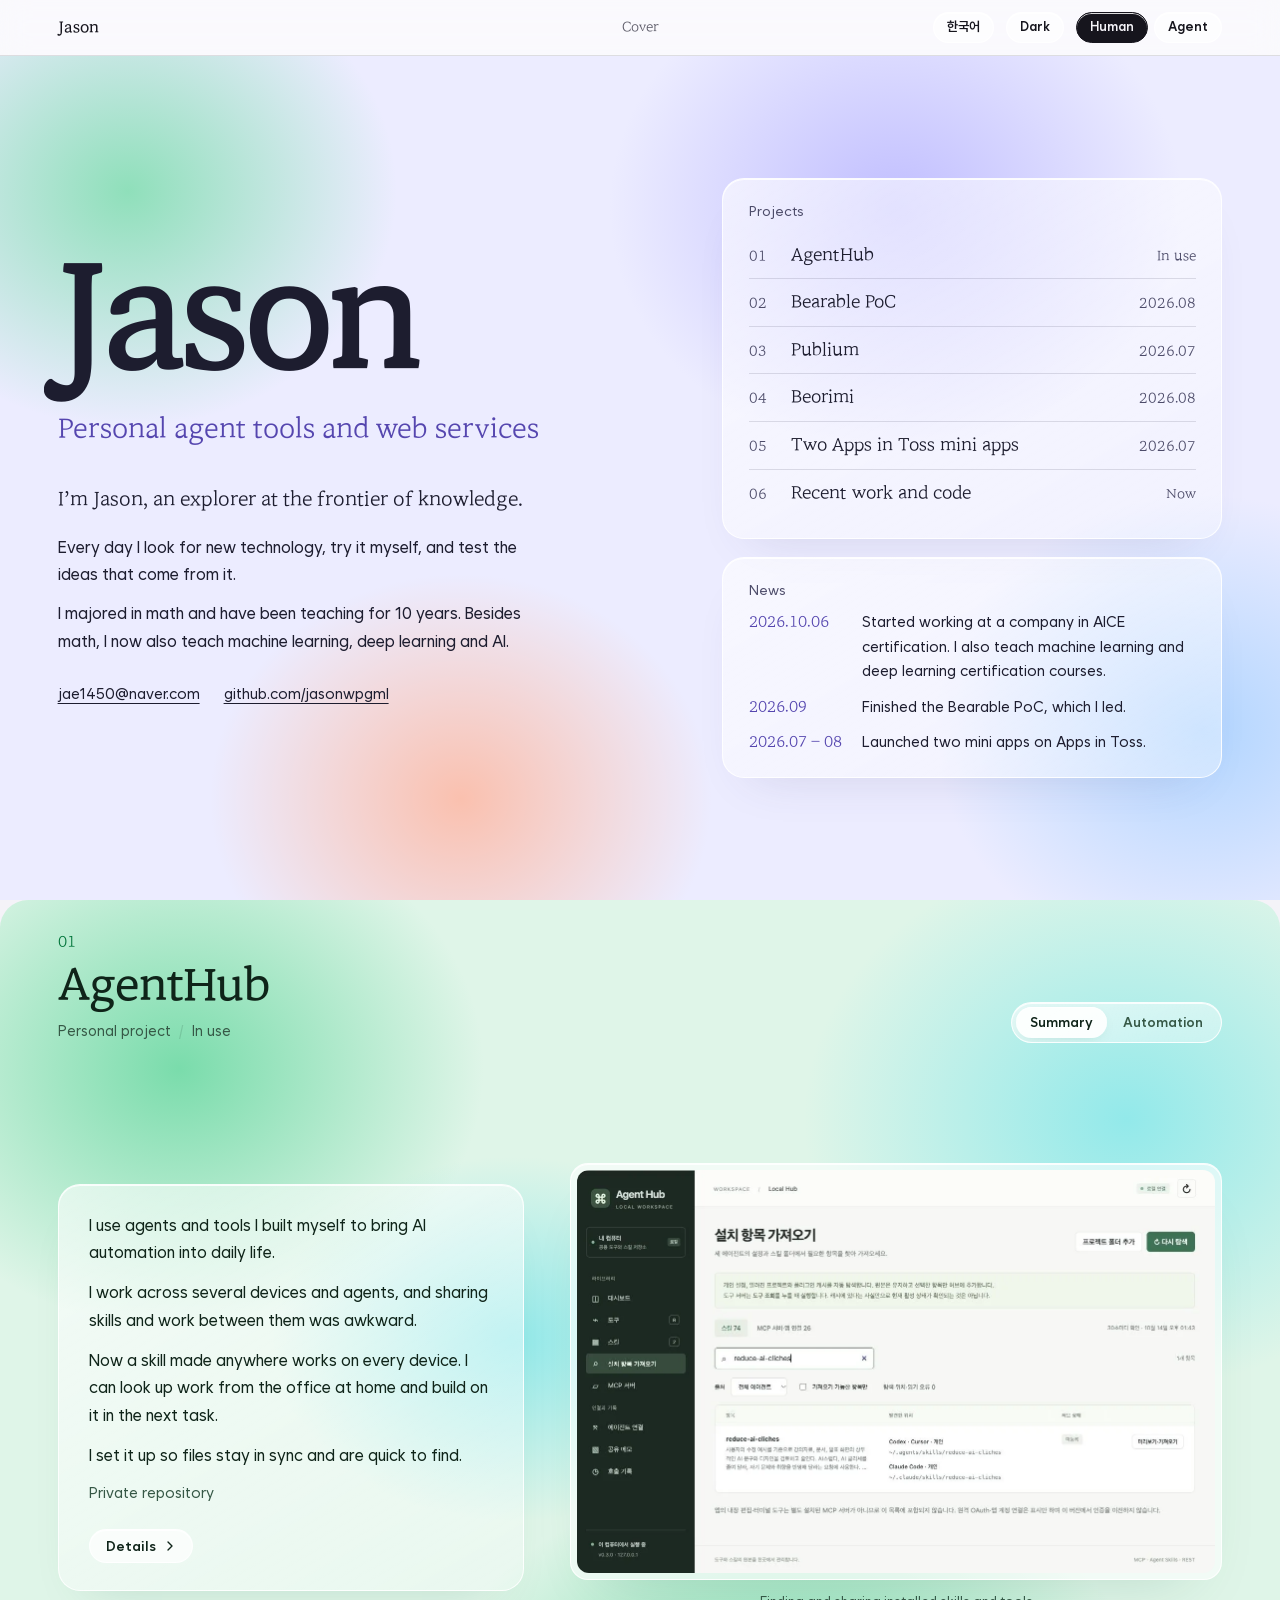
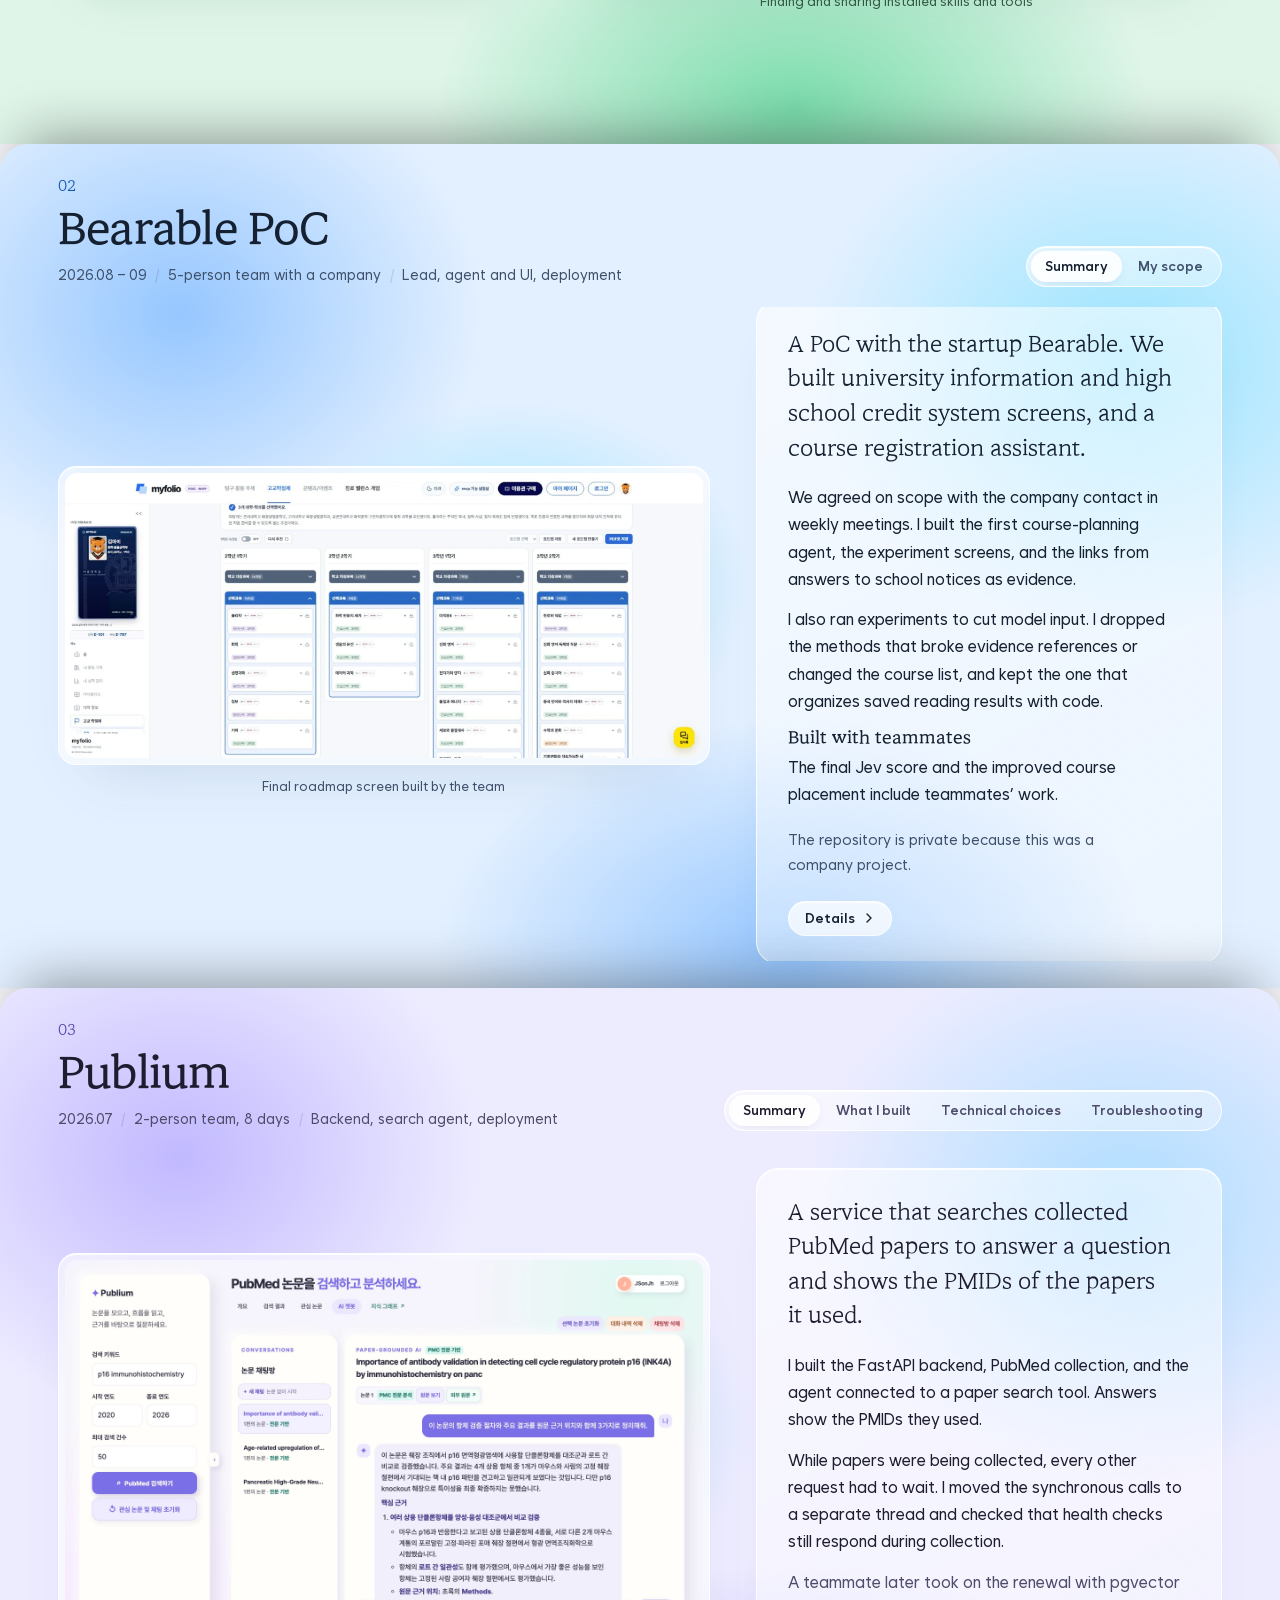
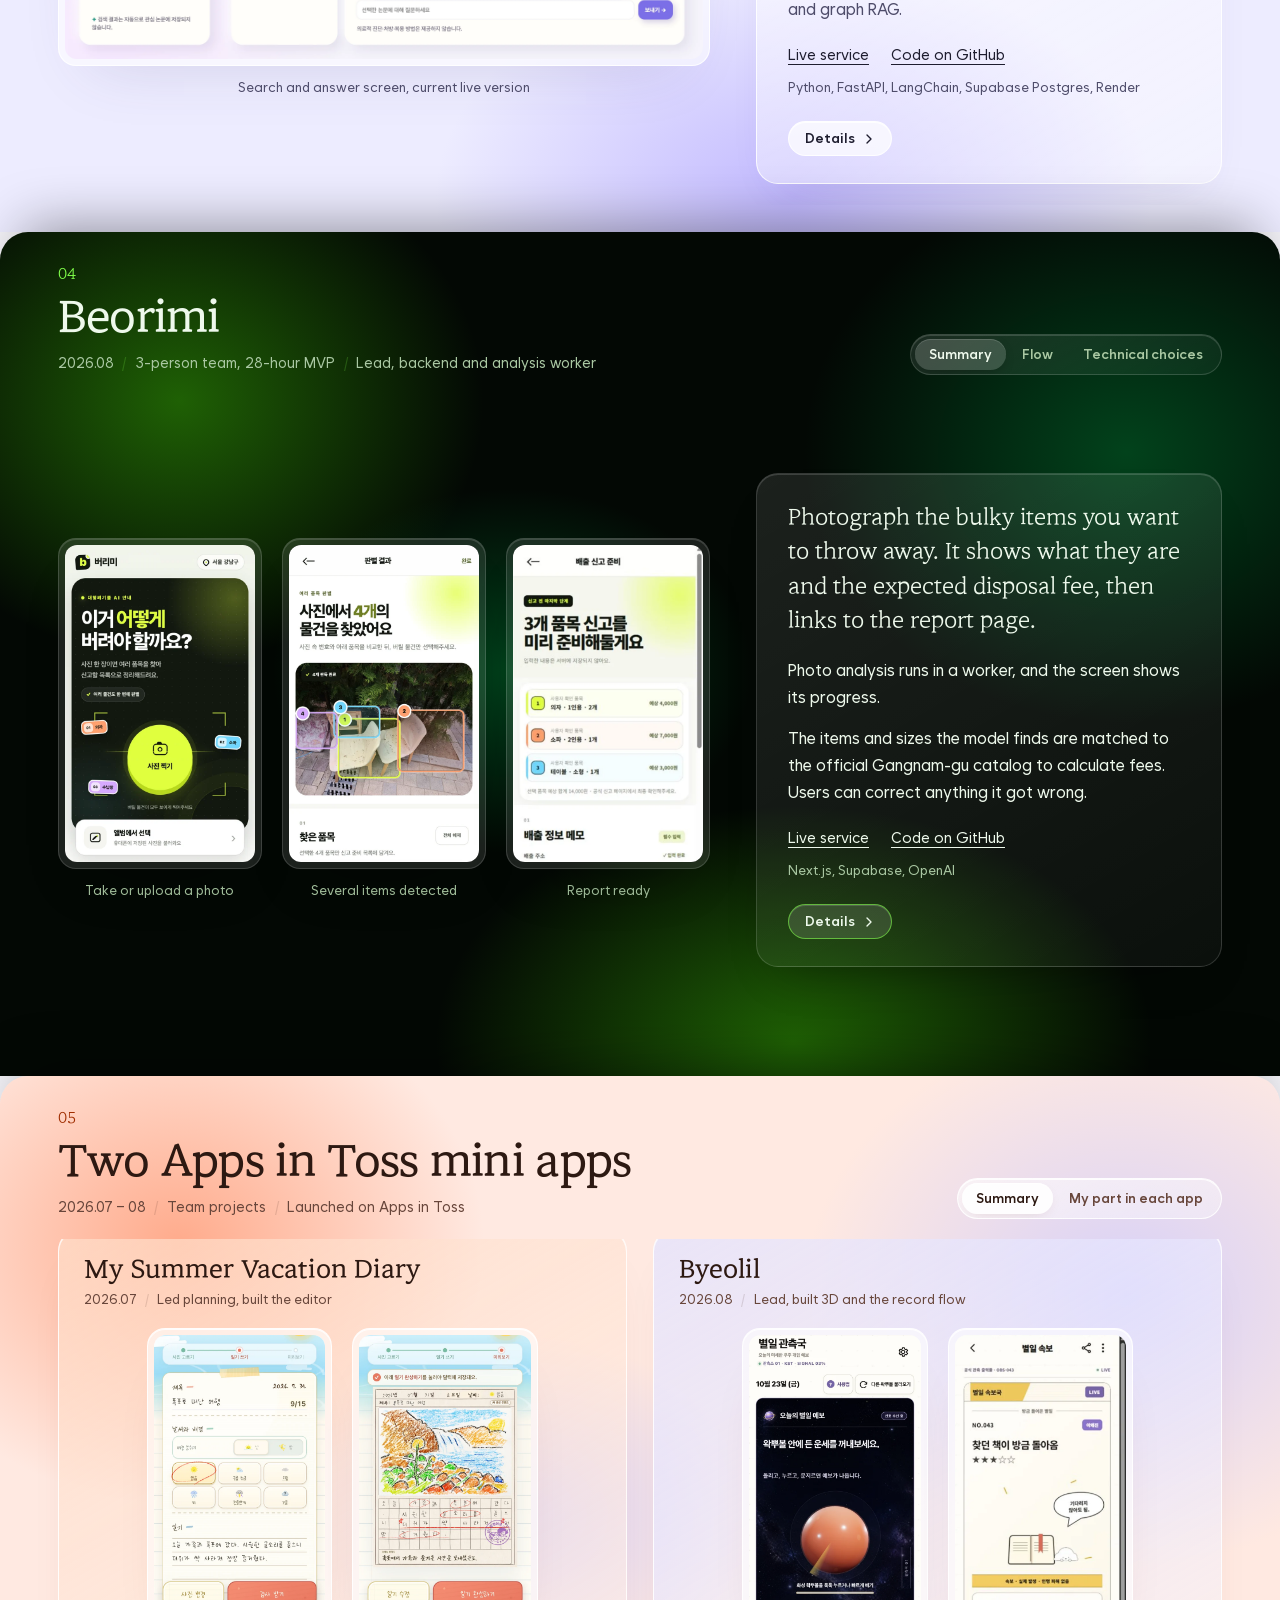
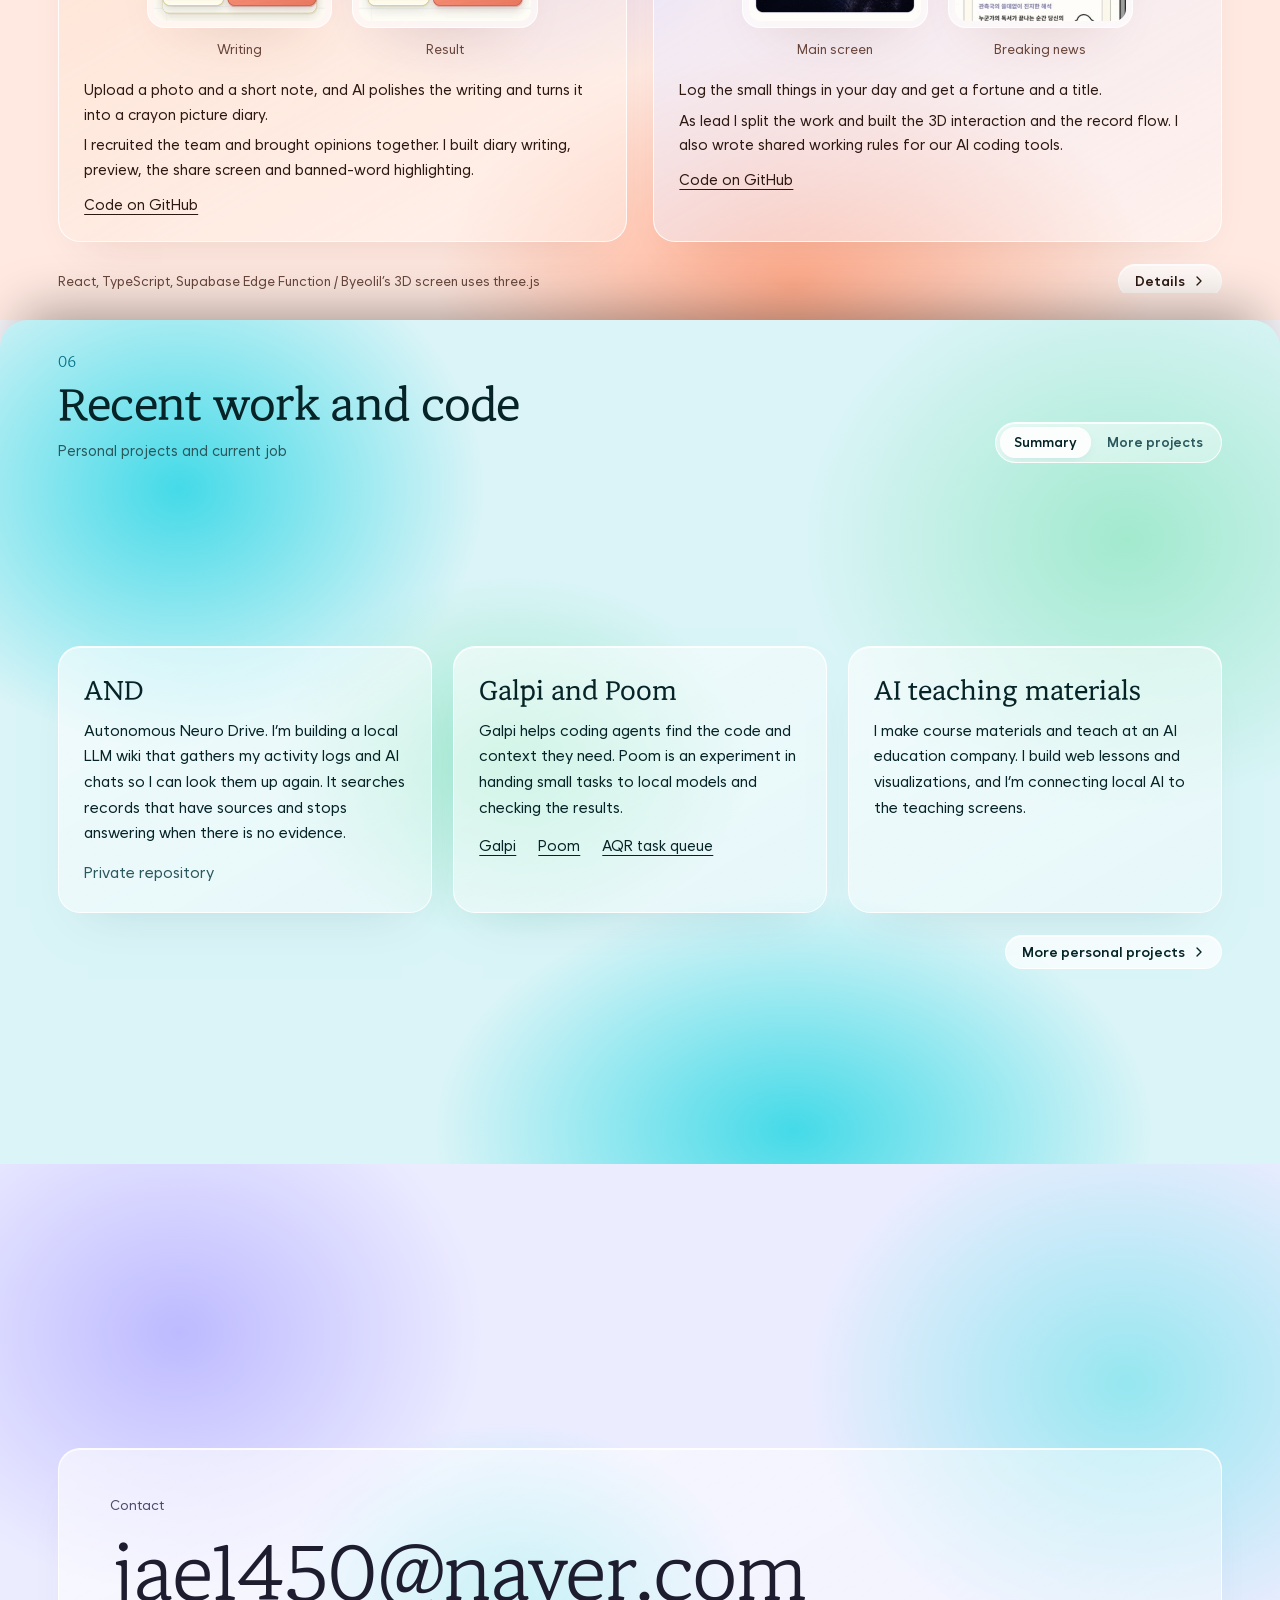
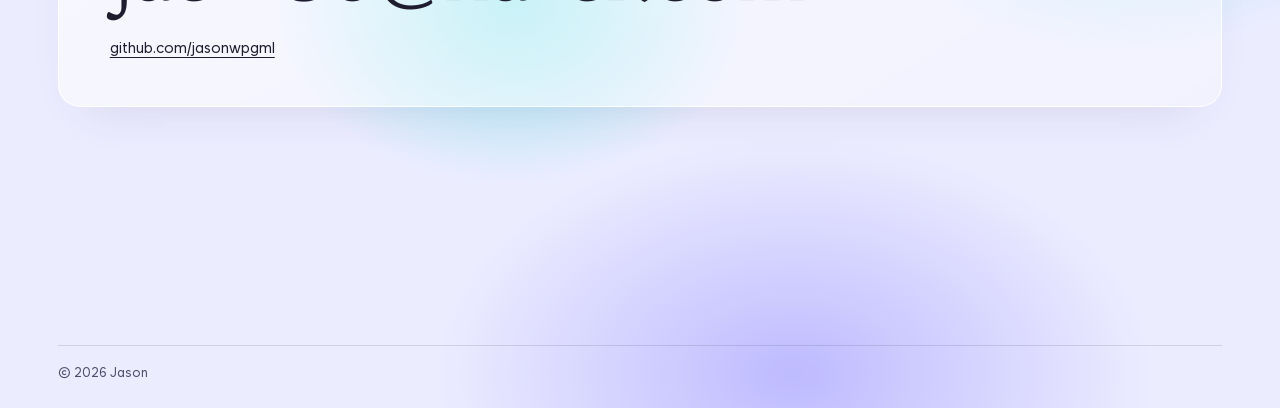
==== en/index.html @ 219b0715 "Cover: the core value ends with testing the ideas Co-Authored-By: Claude Opus 5.5 <noreply@anthropic" ====
<!doctype html>
<html lang="en">
<head>
<meta charset="utf-8">
<!-- 이 페이지는 자기 사이트 밖으로 통신하지 않는다. face.link의 MediaPipe가 보내려는 사용량 지표도 여기서 막힌다 -->
<meta http-equiv="Content-Security-Policy" content="connect-src 'self' blob: data:">
<meta name="viewport" content="width=device-width, initial-scale=1, viewport-fit=cover">
<title>Jason Portfolio</title>
<meta name="author" content="JSonJh (https://github.com/jasonwpgml)">
<meta name="description" content="Portfolio of Jason, a math major who has taught for 10 years and builds personal agent tools and web services.">
<link rel="alternate" hreflang="ko" href="https://jasonwpgml.github.io/">
<link rel="alternate" hreflang="en" href="https://jasonwpgml.github.io/en/">
<meta name="color-scheme" content="light dark">
<script>
// Apply a saved theme before first paint so the page never flashes the wrong one.
try { const t = localStorage.getItem('theme'); if (t) document.documentElement.dataset.theme = t; } catch {}
</script>
<style>
/* Layout: one screen per scene. Each scene is lit by soft colour fields in its project's hue; text sits on frosted glass. */
@font-face{font-family:"Maru Buri";font-weight:400;font-display:swap;src:url("../fonts/MaruBuri-Regular.woff2") format("woff2")}
@font-face{font-family:"Maru Buri";font-weight:600;font-display:swap;src:url("../fonts/MaruBuri-SemiBold.woff2") format("woff2")}
@font-face{font-family:"Maru Buri";font-weight:700;font-display:swap;src:url("../fonts/MaruBuri-Bold.woff2") format("woff2")}
@font-face{font-family:"Wanted Sans";font-weight:400;font-display:swap;src:url("../fonts/WantedSans-Regular.woff2") format("woff2")}
@font-face{font-family:"Wanted Sans";font-weight:600;font-display:swap;src:url("../fonts/WantedSans-SemiBold.woff2") format("woff2")}

:root{
  color-scheme:light dark;
  --ink:light-dark(#16151d,#f5f4fa);
  --ink-2:light-dark(#5c5b68,#aaa9b8);
  --paper:light-dark(#f4f3f8,#0c0b12);
  --hair:light-dark(rgb(22 21 29/.12),rgb(245 244 250/.14));
  --glass:light-dark(rgb(255 255 255/.6),rgb(255 255 255/.1));
  --glass-2:light-dark(rgb(255 255 255/.34),rgb(255 255 255/.035));
  --edge:light-dark(rgb(255 255 255/.85),rgb(255 255 255/.15));
  --shadow:light-dark(rgb(40 30 80/.14),rgb(0 0 0/.45));
  --acc:var(--ink);
  --blur:blur(14px) saturate(160%);
  --serif:"Maru Buri","Noto Serif KR","Nanum Myeongjo",serif;
  --sans:"Wanted Sans","Apple SD Gothic Neo","Malgun Gothic",sans-serif;
  --mono:ui-monospace,"SF Mono",Menlo,Consolas,"D2Coding",monospace;
  --gutter:clamp(16px,4.5vw,64px);
  --max:1240px;
  --measure:34em;
}
:root[data-theme="light"]{color-scheme:light}
:root[data-theme="dark"]{color-scheme:dark}
@supports not (color:light-dark(#000,#fff)){
  :root{--ink:#16151d;--ink-2:#5c5b68;--paper:#f4f3f8;--hair:rgb(22 21 29/.12);--glass:rgb(255 255 255/.55);--glass-2:rgb(255 255 255/.3);--edge:rgb(255 255 255/.85);--shadow:rgb(40 30 80/.14)}
}
*{box-sizing:border-box}
html{scroll-behavior:smooth;scroll-padding-top:var(--head,64px);background:var(--paper)}
body{margin:0;background:var(--paper);color:var(--ink);font:400 16.5px/1.65 var(--sans);word-break:keep-all;overflow-wrap:break-word;-webkit-font-smoothing:antialiased}
a{color:inherit;text-decoration-thickness:1px;text-underline-offset:.25em}
a:hover{text-decoration-thickness:2px}
:focus-visible{outline:2px solid var(--acc);outline-offset:3px}
img{display:block;max-width:100%;height:auto}
h1,h2,h3,h4,h5{font-family:var(--serif);font-weight:600;margin:0;text-wrap:balance;line-height:1.25}
p{margin:0;text-wrap:pretty}
time,.no{font-variant-numeric:tabular-nums}
.wrap{padding-inline:var(--gutter)}
.wrap>*{max-width:var(--max);margin-inline:auto}

/* glass: a translucent pane with a bright top edge. The scene behind is a soft gradient, so real blur would cost a lot and show nothing; only the head blurs. */
.glass{background:linear-gradient(150deg,var(--glass),var(--glass-2));border:1px solid var(--edge);border-radius:22px;
  box-shadow:inset 0 1px 0 var(--edge),0 24px 48px -30px var(--shadow)}

/* scene tone: every colour of a scene comes from its hue pair, in both themes */
.tone{--h:270;--h2:200;
  --ink:light-dark(oklch(24% .035 var(--h)),oklch(97% .014 var(--h)));
  --ink-2:light-dark(oklch(43% .05 var(--h)),oklch(81% .04 var(--h)));
  --acc:light-dark(oklch(47% .16 var(--h)),oklch(84% .12 var(--h)));
  --hair:light-dark(oklch(30% .05 var(--h)/.14),oklch(97% .02 var(--h)/.16));
  --bg:light-dark(oklch(95% .028 var(--h)),oklch(19% .045 var(--h)));
  --orb1:light-dark(oklch(80% .13 var(--h)/.85),oklch(48% .15 var(--h)/.8));
  --orb2:light-dark(oklch(86% .1 var(--h2)/.75),oklch(42% .13 var(--h2)/.75));
  --shadow:light-dark(oklch(40% .09 var(--h)/.18),rgb(0 0 0/.45));
  position:relative;isolation:isolate;overflow:clip;background:var(--bg);color:var(--ink)}
.tone::before{content:"";position:absolute;inset:0;z-index:-1;pointer-events:none;
  background:radial-gradient(34% 44% at 14% 20%,var(--orb1),transparent 70%),radial-gradient(36% 46% at 88% 26%,var(--orb2),transparent 70%),
    radial-gradient(40% 40% at 62% 96%,var(--orb1),transparent 70%),radial-gradient(26% 30% at 40% 52%,var(--orb2),transparent 72%)}
.tone ::selection{background:var(--acc);color:var(--bg)}
@supports not (color:light-dark(#000,#fff)){
  .tone{--ink:oklch(24% .035 var(--h));--ink-2:oklch(43% .05 var(--h));--acc:oklch(47% .16 var(--h));--bg:oklch(95% .028 var(--h));--orb1:oklch(80% .13 var(--h)/.85);--orb2:oklch(86% .1 var(--h2)/.75)}
}

/* Beorimi: neon green on black in both themes */
#beorimi{color-scheme:dark;--bg:oklch(12.5% .018 150);--ink:oklch(97% .02 140);--ink-2:oklch(80% .06 140);--acc:oklch(89% .24 138);
  --orb1:oklch(78% .25 140/.42);--orb2:oklch(58% .2 155/.4);--hair:oklch(89% .24 138/.2)}
#beorimi .frame img{background:#000}
#beorimi .next{border-color:oklch(89% .24 138/.6)}
#beorimi .next:hover{background:oklch(89% .24 138/.18)}

/* running head: a glass bar the scenes pass under */
.head{position:sticky;top:0;z-index:10;background:light-dark(rgb(255 255 255/.5),rgb(14 13 20/.42));-webkit-backdrop-filter:var(--blur);backdrop-filter:var(--blur);
  border-bottom:1px solid var(--hair);padding-block:calc(env(safe-area-inset-top,0px) + 12px) 12px;font-size:14px}
.head-in{display:grid;grid-template-columns:1fr auto 1fr;align-items:center;gap:16px}
.head .ed{font-family:var(--serif);font-weight:600;text-decoration:none;font-size:16px;justify-self:start}
.head .now{font-family:var(--serif);color:var(--ink-2);white-space:nowrap;font-kerning:none}
/* running head label: while it changes, each letter keeps its own slot */
.now i{display:inline-block;font-style:normal;text-align:center;white-space:pre}
.now i.nz{font:400 .86em/1 var(--mono);color:var(--ink-2)}
.ctl{justify-self:end;display:flex;gap:12px}
.keys{display:flex;gap:6px}
/* glass pills; the pressed one fills with ink */
.sq{all:unset;box-sizing:border-box;cursor:pointer;padding:5px 13px;border:1px solid var(--edge);border-radius:999px;
  background:var(--glass);color:var(--ink);font:600 13px/1.45 var(--sans);box-shadow:inset 0 1px 0 var(--edge);
  transition:background-color .2s,color .2s,transform .14s cubic-bezier(.2,.7,.2,1)}
.sq:hover{background:light-dark(rgb(255 255 255/.8),rgb(255 255 255/.14))}
.sq:active{transform:scale(.96)}
.sq[aria-pressed="true"]{background:var(--ink);color:var(--paper);border-color:var(--ink);cursor:default}
.sq:focus-visible{outline:2px solid var(--ink);outline-offset:3px}

/* cover: name, who, and the way in, all on the first screen */
.cover{--h:285;--h2:160;min-height:calc(100svh - var(--head,56px));display:grid;align-items:center;padding:clamp(28px,5svh,64px) var(--gutter)}
.cover::before{background:
  radial-gradient(30% 40% at 10% 16%,light-dark(oklch(82% .12 160/.8),oklch(46% .13 160/.7)),transparent 70%),
  radial-gradient(28% 38% at 36% 88%,light-dark(oklch(84% .11 40/.75),oklch(48% .13 40/.6)),transparent 70%),
  radial-gradient(32% 42% at 70% 18%,light-dark(oklch(80% .12 285/.8),oklch(44% .15 285/.75)),transparent 70%),
  radial-gradient(30% 40% at 94% 80%,light-dark(oklch(84% .1 255/.75),oklch(42% .13 255/.7)),transparent 70%)}
.cover-in{width:min(var(--max),100%);margin-inline:auto;display:grid;grid-template-columns:minmax(0,1.2fr) minmax(0,1fr);gap:clamp(28px,5vw,88px);align-items:center}
.name{font:700 clamp(4rem,min(12vw,19svh),10.5rem)/.9 var(--serif);letter-spacing:-.035em;margin-left:-.05em}
.name .mask{display:inline-flex;overflow:hidden;padding:.06em .04em .22em;margin:-.06em -.04em -.22em}
.name .cap{position:relative}
.name .int{position:absolute;inset:0 auto auto 0;opacity:0;transform:translateX(-.3em)}
.name .j,.name .l{display:inline-block}
.role{font:400 clamp(1.2rem,min(2.2vw,3.6svh),1.85rem)/1.4 var(--serif);margin-top:clamp(12px,2.4svh,24px);color:var(--acc)}
.intro{margin-top:clamp(20px,4svh,44px)}
.intro p{max-width:30em}
.intro p+p{margin-top:12px}
.lede{font:400 clamp(1.1rem,min(1.6vw,2.8svh),1.35rem)/1.55 var(--serif)}
.intro .lede+p{margin-top:clamp(12px,2svh,20px)}
.reach{display:flex;flex-wrap:wrap;gap:8px 24px;margin-top:clamp(16px,3svh,28px);font-size:15px}
.cover-side{display:grid;gap:clamp(12px,2svh,20px)}
.cover-side>.glass{padding:clamp(14px,2.4svh,24px) clamp(18px,2vw,28px)}
.k{font-size:14px;color:var(--ink-2);margin-bottom:8px}
.toc{list-style:none;margin:0;padding:0;display:grid}
.toc a{text-decoration:none;display:grid;grid-template-columns:2.4em 1fr auto;align-items:baseline;padding-block:clamp(6px,1.25svh,11px);font:400 1.1rem/1.4 var(--serif)}
.toc li+li a{border-top:1px solid var(--hair)}
.toc .n,.toc .y{color:var(--ink-2);font-size:13.5px;font-variant-numeric:tabular-nums}
.toc .t{transition:transform .25s cubic-bezier(.2,.7,.2,1)}
.toc a:hover .t{transform:translateX(6px)}
.news h2{font:400 14px/1.6 var(--sans);color:var(--ink-2)}
.news ol{list-style:none;margin:0;padding:0;display:grid;gap:clamp(6px,1.2svh,12px)}
.news li{display:grid;grid-template-columns:6.6em minmax(0,1fr);gap:14px;font-size:15px}
.news time{font-family:var(--serif);color:var(--acc)}

/* project scenes: stacked in order, each slides up over the one before and fills exactly one screen */
.ch{display:grid;grid-template-rows:auto minmax(0,1fr);gap:clamp(12px,2.2svh,24px);padding-block:clamp(18px,3.4svh,40px) clamp(16px,3svh,36px)}
.projects .ch{position:sticky;top:var(--head,56px);height:calc(100svh - var(--head,56px));border-radius:28px 28px 0 0}
.projects .ch+.ch{box-shadow:0 -28px 56px -24px rgb(0 0 0/.4)}
.projects .ch::after{content:"";position:absolute;inset:0;background:#000;opacity:calc(var(--cover,0) * .38);pointer-events:none}
.ch-head{width:min(var(--max),calc(100% - 2 * var(--gutter)));margin-inline:auto;display:grid;grid-template-columns:minmax(0,1fr) auto;gap:10px 32px;align-items:end}
.ch-head .no{font-family:var(--serif);color:var(--acc);font-size:15px;display:block;margin-bottom:2px}
.ch-head h2{font-size:clamp(1.8rem,min(3.6vw,6svh),3.1rem);letter-spacing:-.015em}
.meta{display:flex;flex-wrap:wrap;gap:2px 0;color:var(--ink-2);font-size:14.5px;margin-top:4px}
.meta span:not(:last-child)::after,.app .facts span:not(:last-child)::after{content:"/";padding-inline:.6em;color:var(--hair)}

/* tabs: the panes of a project, a glass pill follows the swipe */
.tabs{position:relative;display:flex;gap:2px;padding:4px;border-radius:999px;max-width:100%;overflow-x:auto;scrollbar-width:none}
.tabs::-webkit-scrollbar{display:none}
.tabs button{all:unset;position:relative;z-index:1;cursor:pointer;padding:6px 14px;border-radius:999px;font:600 13.5px/1.35 var(--sans);color:var(--ink-2);white-space:nowrap;transition:color .2s}
.tabs button:hover,.tabs button[aria-selected="true"]{color:var(--ink)}
.tabs button:focus-visible{outline:2px solid var(--acc);outline-offset:-2px}
.tabs .pill{position:absolute;top:4px;bottom:4px;left:0;border-radius:999px;background:light-dark(rgb(255 255 255/.9),rgb(255 255 255/.17));
  box-shadow:inset 0 1px 0 var(--edge),0 4px 14px -6px var(--shadow);pointer-events:none}

/* track: panes side by side; swipe, drag, the tabs or the keys move between them */
.track{display:flex;overflow-x:auto;overflow-y:hidden;scroll-snap-type:x mandatory;overscroll-behavior-x:contain;scrollbar-width:none;min-height:0}
.track::-webkit-scrollbar{display:none}
@media (hover:hover) and (pointer:fine){.track{cursor:grab}}
.track.dragging{scroll-snap-type:none;cursor:grabbing;user-select:none}
.track.dragging *{pointer-events:none}
.pane{flex:0 0 100%;min-width:0;min-height:0;scroll-snap-align:start;scroll-snap-stop:always;display:grid;align-content:center;overflow-y:auto;scrollbar-width:none;padding:2px var(--gutter) 6px}
.pane::-webkit-scrollbar{display:none}
.pane>*{width:min(var(--max),100%);margin-inline:auto}
.pane-h{font:600 clamp(1.2rem,min(2vw,3.4svh),1.6rem)/1.3 var(--serif);margin-bottom:clamp(10px,2svh,20px)}
.pane-h+.lead{margin-top:calc(-1 * clamp(4px,1svh,10px))}
.lead{max-width:44em;margin-bottom:clamp(12px,2.2svh,22px)}

/* summary pane: glass text card beside the screenshots */
.duo{display:grid;grid-template-columns:minmax(0,5fr) minmax(0,7fr);gap:clamp(20px,3.6vw,56px);align-items:center}
.duo.flip{grid-template-columns:minmax(0,7fr) minmax(0,5fr)}
.duo.flip>.card{order:2}
.card{padding:clamp(18px,3svh,32px) clamp(20px,2.4vw,34px)}
.card p+p,.card p+.with{margin-top:.8em}
.say{font:400 clamp(1.12rem,min(1.8vw,3svh),1.5rem)/1.5 var(--serif);margin-bottom:clamp(10px,2svh,18px)}
.sub-h{font-size:1.1rem;margin-bottom:4px}
.with{margin-top:clamp(12px,2.2svh,20px)}
.links{display:flex;flex-wrap:wrap;align-items:center;gap:6px 22px;margin-top:clamp(12px,2.2svh,20px);font-size:15px}
.stack{font-size:13.5px;color:var(--ink-2);margin-top:8px}
.private{color:var(--ink-2)}
.next{all:unset;box-sizing:border-box;cursor:pointer;display:inline-flex;align-items:center;gap:6px;margin-top:clamp(14px,2.6svh,24px);padding:7px 14px 7px 16px;border-radius:999px;
  border:1px solid var(--edge);background:light-dark(rgb(255 255 255/.7),rgb(255 255 255/.12));font:600 14px/1.3 var(--sans);color:var(--ink);box-shadow:inset 0 1px 0 var(--edge);
  transition:background-color .2s,gap .25s cubic-bezier(.2,.7,.2,1)}
.next svg{width:16px;height:16px;stroke:currentColor;fill:none;stroke-width:2;stroke-linecap:round;stroke-linejoin:round}
.next:hover{gap:10px;background:light-dark(rgb(255 255 255/.92),rgb(255 255 255/.2))}
.next:focus-visible{outline:2px solid var(--acc);outline-offset:3px}
.foot{display:flex;flex-wrap:wrap;align-items:center;justify-content:space-between;gap:8px 24px;margin-top:clamp(12px,2.4svh,24px)}
.foot .next,.foot .stack{margin-top:0}

/* screenshots: a glass bezel; the image shrinks to the room the screen has left */
.shot{margin:0;min-width:0;display:grid;justify-items:center}
.frame{display:block;max-width:100%;padding:6px;border:1px solid var(--edge);border-radius:18px;background:var(--glass);box-shadow:inset 0 1px 0 var(--edge),0 30px 60px -34px var(--shadow);
  transition:transform .3s cubic-bezier(.2,.7,.2,1),box-shadow .3s}
.frame img{border-radius:12px;background:#fff}
button.frame{appearance:none;font:inherit;color:inherit;text-align:left;cursor:pointer;position:relative}
button.frame:hover{transform:translateY(-3px)}
button.frame::after{content:"Details";position:absolute;right:14px;bottom:14px;padding:4px 11px;border-radius:999px;border:1px solid var(--edge);
  background:light-dark(rgb(255 255 255/.88),rgb(20 18 30/.82));color:var(--ink);font:600 12.5px/1.4 var(--sans);
  opacity:0;translate:0 4px;transition:opacity .2s,translate .2s}
button.frame:is(:hover,:focus-visible)::after{opacity:1;translate:0 0}
@media (hover:none){button.frame::after{opacity:1;translate:0 0}}
.shot figcaption{font-size:13.5px;color:var(--ink-2);margin-top:10px;text-align:center}
.wide .frame img{max-height:calc(var(--room,70svh) - 54px);width:auto;max-width:100%}
.phones{display:flex;justify-content:center;gap:clamp(10px,1.6vw,20px);align-items:start}
.phones .shot{flex:1 1 0;max-width:calc((var(--room,70svh) - 60px) * .6)}
.phones img{aspect-ratio:3/5;object-fit:cover;object-position:top;width:100%}

/* detail panes: glass tiles */
.tiles{list-style:none;margin:0;padding:0;display:grid;grid-template-columns:repeat(var(--cols,3),minmax(0,1fr));gap:clamp(10px,1.4vw,18px)}
.tile{border-radius:18px;padding:clamp(14px,2.2svh,22px) clamp(16px,1.6vw,22px)}
.tile dt,.tile h5,.tile b{display:block;font:600 1.05rem/1.4 var(--serif);margin-bottom:6px}
.tile dd{margin:0}
.tile dd,.tile p,.tile span{font-size:15px;line-height:1.6}
.tile .lbl{display:block;font-size:12.5px;color:var(--acc);margin-top:10px;letter-spacing:.02em}
.tile h5+.lbl{margin-top:0}
.seq{counter-reset:s}
.seq li{counter-increment:s}
.seq li::before{content:counter(s,decimal-leading-zero);display:block;font:400 13px/1 var(--serif);color:var(--acc);margin-bottom:10px;font-variant-numeric:tabular-nums}
.trouble-q{font:400 clamp(1.15rem,min(2vw,3.4svh),1.6rem)/1.45 var(--serif);max-width:28em;margin-bottom:clamp(12px,2.4svh,22px)}
.scope{display:grid;grid-template-columns:repeat(2,minmax(0,1fr));gap:20px 32px;padding:clamp(16px,2.6svh,26px) clamp(18px,2vw,26px)}
.scope h4{font-size:1.1rem;margin-bottom:8px}
.scope ul{margin:0;padding:0;list-style:none;display:grid;gap:4px;font-size:15px}
.split2{display:grid;grid-template-columns:minmax(0,4fr) minmax(0,7fr);gap:clamp(12px,1.6vw,20px);align-items:stretch}
.flow{list-style:none;margin:clamp(14px,2.6svh,24px) 0 0;padding:clamp(14px,2.4svh,22px) clamp(16px,2vw,26px);display:grid;grid-template-columns:repeat(5,minmax(0,1fr));gap:16px;counter-reset:f}
.flow li{counter-increment:f;font-size:14.5px;line-height:1.5;padding-top:12px;border-top:2px solid var(--acc)}
.flow li::before{content:counter(f,decimal-leading-zero);display:block;font-family:var(--serif);color:var(--acc);margin-bottom:4px}

/* apps in toss: one glass card per app, each tinted with its own app */
.apps{display:grid;grid-template-columns:repeat(2,minmax(0,1fr));gap:clamp(14px,2vw,28px);align-items:stretch}
.app{--ah:45;padding:clamp(16px,2.6svh,26px) clamp(18px,2vw,28px);display:grid;align-content:start;
  background:linear-gradient(150deg,light-dark(oklch(93% .06 var(--ah)/.75),oklch(46% .11 var(--ah)/.32)),var(--glass-2))}
.app h3{font-size:clamp(1.25rem,min(2vw,3.4svh),1.6rem)}
.app .facts{display:flex;flex-wrap:wrap;color:var(--ink-2);font-size:13.5px;margin-top:2px}
.app .phones{margin-block:clamp(10px,2svh,18px)}
.app .phones .shot{max-width:calc((var(--room,70svh) - 345px) * .6)}
.app .body{font-size:15px}
.app .body p+p{margin-top:6px}
.app .links{margin-top:10px}
.app .tiles{--cols:1;margin-top:10px;gap:clamp(10px,2svh,16px)}
.app dl.tiles dt{font:600 1rem/1.4 var(--serif)}
.app dl.tiles dd{margin:2px 0 0;font-size:14.5px}

/* recent work */
.own{display:grid;grid-template-columns:repeat(3,minmax(0,1fr));gap:clamp(12px,1.6vw,22px);align-items:stretch}
.own section{padding:clamp(18px,3svh,30px) clamp(18px,2vw,28px)}
.own h3{font-size:clamp(1.3rem,min(2.1vw,3.6svh),1.7rem);font-weight:600;margin-bottom:10px}
.own p{font-size:15.5px}
.own .links{margin-top:14px}
.also b{display:block}

/* contact */
.contact{--h:285;--h2:200;min-height:calc(100svh - var(--head,56px));display:grid;grid-template-rows:minmax(0,1fr) auto;padding:clamp(24px,5svh,56px) var(--gutter) 24px}
.contact-in{align-self:center;width:min(var(--max),100%);margin-inline:auto;padding:clamp(24px,5svh,56px) clamp(22px,4vw,56px)}
.contact .mail{display:inline-block;font:400 clamp(2rem,min(6.2vw,10svh),5.5rem)/1.05 var(--serif);letter-spacing:-.02em;text-decoration:none;word-break:break-all;margin-top:8px}
.contact .mail:hover{text-decoration:underline;text-decoration-thickness:2px}
.colophon{width:min(var(--max),100%);margin-inline:auto;display:flex;justify-content:space-between;flex-wrap:wrap;gap:12px;padding-top:16px;border-top:1px solid var(--hair);font-size:13px;color:var(--ink-2)}

/* agent edition: the same facts as a terminal, green on black, with a slow rain in the margins */
html[data-edition="agent"]{color-scheme:dark;--paper:#030a05;--ink:#c6f6d2;--ink-2:#5fae76;--hair:#16331f;--glass:transparent;--edge:#2f8a4a}
html[data-edition="agent"] .head{background:rgb(3 10 5/.8)}
html[data-edition="agent"] .sq{border-radius:3px;box-shadow:none}
.agent{display:none;position:relative;min-height:100svh;padding-block:56px 80px;font:400 14.5px/1.75 var(--mono)}
.agent pre{position:relative;z-index:1;margin:0 0 0 max(0px,(100% - var(--max)) / 2);white-space:pre-wrap;word-break:break-word;font:inherit;max-width:92ch;
  color:#9fe0b0;text-shadow:0 0 6px rgb(80 220 120/.18);font-kerning:none;font-variant-ligatures:none}
.agent .k{color:#d8ffe2}
.agent .c{color:#4f8d61}
.agent .h{color:#7dff9f}
.agent .nz{color:#2f8a4a}
.agent .nz.w{display:inline-block;width:1ic;text-align:center}
.agent .gh{color:transparent;text-shadow:none}
.rain{position:fixed;inset:0;width:100%;height:100%;z-index:0;pointer-events:none;display:none}
.face{z-index:0;display:none}
/* the rain covers the whole screen and the face sits in the middle, behind the text.
   A light veil plus a dark halo around each glyph keeps the text readable on top of it */
html[data-edition="agent"] .agent::before{content:"";position:fixed;inset:0;z-index:0;pointer-events:none;background:rgb(3 10 5/.42)}
html[data-edition="agent"] .agent pre,html[data-edition="agent"] .agent .credit{text-shadow:0 0 2px #030a05,0 0 6px #030a05,0 0 12px rgb(3 10 5/.9)}
.agent .credit{position:relative;z-index:1;max-width:92ch;margin:32px 0 0 max(0px,(100% - var(--max)) / 2);font-size:12px;color:var(--ink-2)}
.agent .credit a{color:inherit}
/* face.link: 글이 끝난 뒤 한참 빈 공간이 이어지고, 그 끝에 숨 쉬듯 빛나는 구슬 하나. 누르면 카메라 표정 인식 창이 뜬다 */
.agent .void{height:85svh}
.agent .orb-wrap{position:relative;z-index:1;display:flex;justify-content:center;padding:0 0 9svh}
.agent .orb{all:unset;position:relative;width:46px;height:46px;border-radius:50%;cursor:pointer;
  background:radial-gradient(circle,#eafff1 0 2px,rgb(125 255 159/.85) 3px,rgb(60 255 149/.22) 9px,rgb(3 10 5/0) 70%);
  box-shadow:0 0 0 1px rgb(47 138 74/.55),0 0 22px rgb(60 255 149/.28),inset 0 0 12px rgb(60 255 149/.18);
  animation:orb 3.6s ease-in-out infinite}
.agent .orb::before{content:"";position:absolute;inset:-14px;border-radius:50%;border:1px solid rgb(60 255 149/.18);animation:orbring 3.6s ease-out infinite}
.agent .orb::after{content:"face.link";position:absolute;left:50%;top:calc(100% + 14px);transform:translateX(-50%);font:400 11px/1 var(--mono);letter-spacing:.2em;color:#4f8d61;opacity:0;transition:opacity .4s}
.agent .orb:hover,.agent .orb:focus-visible{box-shadow:0 0 0 1px rgb(125 255 159/.9),0 0 34px rgb(60 255 149/.6),inset 0 0 14px rgb(125 255 159/.35)}
.agent .orb:hover::after,.agent .orb:focus-visible::after{opacity:1}
@keyframes orb{0%,100%{transform:scale(.9);filter:brightness(.8)}50%{transform:scale(1.04);filter:brightness(1.25)}}
@keyframes orbring{0%{transform:scale(.7);opacity:0}30%{opacity:.9}100%{transform:scale(1.5);opacity:0}}
@media (prefers-reduced-motion:reduce){.agent .orb,.agent .orb::before{animation:none}}
.facelink{position:fixed;right:16px;bottom:16px;z-index:5;width:min(560px,calc(100vw - 32px));max-height:calc(100svh - 96px);overflow:auto;
  background:rgb(3 10 5/.86);border:1px solid #2f8a4a;border-radius:6px;padding:12px;font:400 12px/1.6 var(--mono);color:#c6f6d2;backdrop-filter:blur(2px)}
.facelink[hidden]{display:none}
.facelink .fl-view{position:relative;width:200px;aspect-ratio:4/3;float:right;margin:0 0 8px 12px;border:1px solid #16331f;overflow:hidden;background:#000}
.facelink video,.facelink canvas{position:absolute;inset:0;width:100%;height:100%;object-fit:cover;transform:scaleX(-1)}
.facelink video{opacity:.55}
.facelink pre{margin:0;white-space:pre-wrap;word-break:break-word;font:inherit}
.facelink .sq{clear:both;margin-top:8px}
@media (max-width:700px){.facelink{right:8px;left:8px;bottom:8px;width:auto;font-size:11px}.facelink .fl-view{width:120px}}
html[data-edition="agent"] .human{display:none}
html[data-edition="agent"] .agent,html[data-edition="agent"] .rain,html[data-edition="agent"] .face{display:block}
html[data-edition="agent"] .head .now{visibility:hidden}

@media print{
  .projects .ch{position:static;height:auto;box-shadow:none;border-radius:0}
  .projects .ch::after,.rain,.face,.tabs,.next,button.frame::after{display:none}
  .track{display:block;overflow:visible}
  .pane{display:block;overflow:visible;padding-block:12px}
}

/* motion: one load sequence on the cover; everything rests visible */
@media (prefers-reduced-motion:no-preference){
  .name .l,.name .cap{animation:rise .9s cubic-bezier(.2,.75,0,1) both;animation-delay:calc(var(--i,0) * 70ms + 150ms)}
  .name .int{animation:int-out 1.9s cubic-bezier(.6,0,.2,1) both}
  .name .j{animation:j-in 1.9s cubic-bezier(.6,0,.2,1) both}
  .role,.intro,.cover-side>*{animation:settle .9s cubic-bezier(.2,.75,0,1) both;animation-delay:1.15s}
  .cover-side>*+*{animation-delay:1.3s}
  @keyframes rise{from{transform:translateY(105%)}}
  @keyframes int-out{0%,55%{opacity:1;transform:translateX(-.3em)}100%{opacity:0;transform:translateX(-.34em) rotate(-24deg)}}
  @keyframes j-in{0%,55%{opacity:0;transform:rotate(18deg);margin-right:.14em}100%{opacity:1;transform:none;margin-right:0}}
  @keyframes settle{from{opacity:0;transform:translateY(14px)}}
}
::view-transition-old(root),::view-transition-new(root){animation:none;mix-blend-mode:normal}

/* short screens: tighter type and spacing so each scene still fits */
@media (min-width:861px) and (max-height:820px){
  body{font-size:15px;line-height:1.6}
  .tile dd,.tile p,.tile span,.app .body,.own p,.news li{font-size:14px}
  .tile dt,.tile h5,.tile b{font-size:1rem;margin-bottom:4px}
  .tile .lbl{margin-top:6px}
  .seq li::before{margin-bottom:6px}
  .flow li{font-size:13.5px}
  .links{font-size:14px}
  .card{padding-block:16px}
  .card p+p,.card p+.with{margin-top:.6em}
  .say{font-size:clamp(1.05rem,min(1.7vw,2.9svh),1.4rem);margin-bottom:10px}
  .next{margin-top:12px;padding-block:6px}
}

@media (max-width:860px){
  body{font-size:16px}
  .cover{min-height:0;padding-block:40px 48px}
  .cover-in,.duo,.duo.flip,.apps,.own,.split2,.scope{grid-template-columns:minmax(0,1fr)}
  .duo.flip>.card{order:0}
  .tiles{--cols:1 !important}
  .flow{grid-template-columns:minmax(0,1fr)}
  .projects .ch{position:relative;top:auto;height:auto;border-radius:24px 24px 0 0}
  .projects .ch::after{display:none}
  .ch-head{grid-template-columns:minmax(0,1fr)}
  .tabs{justify-self:start}
  .track{align-items:flex-start;transition:height .35s cubic-bezier(.2,.7,.2,1)}
  .pane{overflow:visible;align-content:start}
  .wide .frame img{max-height:none;width:100%}
  .phones .shot,.app .phones .shot{max-width:none}
  .news li{grid-template-columns:minmax(0,1fr);gap:0}
  .head-in{grid-template-columns:1fr auto}
  .head .now{display:none}
  .contact{min-height:0}
}
@media (max-width:560px){
  /* three phones side by side get too small; let them scroll inside their own row */
  .phones.row{display:grid;grid-auto-flow:column;grid-auto-columns:64%;overflow-x:auto;scroll-snap-type:x mandatory;padding-bottom:8px;justify-content:start}
  .phones.row .shot{scroll-snap-align:start}
  .head .ed{font-size:15px}
  .sq{padding:4px 10px}
  .ctl{gap:8px}
}
@media (prefers-reduced-motion:reduce){html{scroll-behavior:auto}}
</style>
</head>
<body>
<header class="head wrap">
  <div class="head-in">
    <a class="ed" href="#top">Jason</a>
    <span class="now" id="running" aria-hidden="true">Cover</span>
    <div class="ctl">
      <a class="sq" href="../" hreflang="ko" lang="ko">한국어</a>
      <button type="button" class="sq" id="theme" aria-pressed="false">Dark</button>
      <div class="keys" role="group" aria-label="Edition">
        <button type="button" class="sq" id="m-human" aria-pressed="true">Human</button>
        <button type="button" class="sq" id="m-agent" aria-pressed="false">Agent</button>
      </div>
    </div>
  </div>
</header>

<main class="human" id="top">

<section class="cover tone" data-run="Cover">
  <div class="cover-in">
    <div>
      <h1 class="name" aria-label="Jason"><span class="mask" aria-hidden="true"><span class="cap"><span class="int">∫</span><span class="j">J</span></span><span class="l" style="--i:1">a</span><span class="l" style="--i:2">s</span><span class="l" style="--i:3">o</span><span class="l" style="--i:4">n</span></span></h1>
      <p class="role">Personal agent tools and web services</p>
      <div class="intro">
        <p class="lede">I’m Jason, an explorer at the frontier of knowledge.</p>
        <p>Every day I look for new technology, try it myself, and test the ideas that come from it.</p>
        <p>I majored in math and have been teaching for 10 years. Besides math, I now also teach machine learning, deep learning and AI.</p>
        <div class="reach">
          <a href="mailto:jae1450@naver.com">jae1450@naver.com</a>
          <a href="https://github.com/jasonwpgml">github.com/jasonwpgml</a>
        </div>
      </div>
    </div>
    <div class="cover-side">
      <nav class="glass" aria-label="Contents">
        <p class="k">Projects</p>
        <ol class="toc">
          <li><a href="#agenthub"><span class="n">01</span><span class="t">AgentHub</span><span class="y">In use</span></a></li>
          <li><a href="#poc"><span class="n">02</span><span class="t">Bearable PoC</span><span class="y">2026.08</span></a></li>
          <li><a href="#publium"><span class="n">03</span><span class="t">Publium</span><span class="y">2026.07</span></a></li>
          <li><a href="#beorimi"><span class="n">04</span><span class="t">Beorimi</span><span class="y">2026.08</span></a></li>
          <li><a href="#toss"><span class="n">05</span><span class="t">Two Apps in Toss mini apps</span><span class="y">2026.07</span></a></li>
          <li><a href="#recent"><span class="n">06</span><span class="t">Recent work and code</span><span class="y">Now</span></a></li>
        </ol>
      </nav>
      <section class="glass news" aria-labelledby="news-h">
        <h2 id="news-h" class="k">News</h2>
        <ol>
          <li><time datetime="2026-10-06">2026.10.06</time><p>Started working at a company in AICE certification. I also teach machine learning and deep learning certification courses.</p></li>
          <li><time datetime="2026-09">2026.09</time><p>Finished the Bearable PoC, which I led.</p></li>
          <li><time>2026.07 – 08</time><p>Launched two mini apps on Apps in Toss.</p></li>
        </ol>
      </section>
    </div>
  </div>
</section>

<div class="projects">

<!-- 01 AgentHub -->
<article class="ch tone" id="agenthub" data-run="01 AgentHub" style="--h:160;--h2:200">
  <header class="ch-head">
    <div>
      <span class="no">01</span>
      <h2>AgentHub</h2>
      <p class="meta"><span>Personal project</span><span>In use</span></p>
    </div>
    <div class="tabs glass" role="tablist" aria-label="AgentHub sections"></div>
  </header>
  <div class="track">
    <section class="pane" data-tab="Summary">
      <div class="duo">
        <div class="card glass">
          <p>I use agents and tools I built myself to bring AI automation into daily life.</p>
          <p>I work across several devices and agents, and sharing skills and work between them was awkward.</p>
          <p>Now a skill made anywhere works on every device. I can look up work from the office at home and build on it in the next task.</p>
          <p>I set it up so files stay in sync and are quick to find.</p>
          <p class="links"><span class="private">Private repository</span></p>
          <button type="button" class="next">Details<svg viewBox="0 0 24 24" aria-hidden="true"><path d="M9 6l6 6-6 6"/></svg></button>
        </div>
        <figure class="shot wide">
          <button type="button" class="frame"><img src="../img/agenthub-discovery.webp" width="1280" height="807" alt="Agent Hub import screen. The left menu lists Dashboard, Tools, Skills and MCP servers; the middle shows a search for the reduce-ai-cliches skill and where it is installed for Codex and Claude Code." loading="lazy"></button>
          <figcaption>Finding and sharing installed skills and tools</figcaption>
        </figure>
      </div>
    </section>
    <section class="pane" data-tab="Automation">
      <div class="card glass" style="max-width:44em">
        <h3 class="pane-h">Shared automation</h3>
        <p>Every morning a Grok bot briefs me on my schedule, email and top news. Anything I haven’t checked rolls over to the next briefing. I see important information from X, email and my personal schedule in one place.</p>
        <p class="stack" style="margin-top:16px">Next: save morning briefings to AND automatically, and turn more repeated tasks into code.</p>
      </div>
    </section>
  </div>
</article>

<!-- 02 Bearable PoC -->
<article class="ch tone" id="poc" data-run="02 Bearable PoC" style="--h:258;--h2:220">
  <header class="ch-head">
    <div>
      <span class="no">02</span>
      <h2>Bearable PoC</h2>
      <p class="meta"><span>2026.08 – 09</span><span>5-person team with a company</span><span>Lead, agent and UI, deployment</span></p>
    </div>
    <div class="tabs glass" role="tablist" aria-label="Bearable PoC sections"></div>
  </header>
  <div class="track">
    <section class="pane" data-tab="Summary">
      <div class="duo flip">
        <div class="card glass">
          <p class="say">A PoC with the startup Bearable. We built university information and high school credit system screens, and a course registration assistant.</p>
          <p>We agreed on scope with the company contact in weekly meetings. I built the first course-planning agent, the experiment screens, and the links from answers to school notices as evidence.</p>
          <p>I also ran experiments to cut model input. I dropped the methods that broke evidence references or changed the course list, and kept the one that organizes saved reading results with code.</p>
          <div class="with">
            <h3 class="sub-h">Built with teammates</h3>
            <p>The final Jev score and the improved course placement include teammates’ work.</p>
          </div>
          <p class="links"><span class="private">The repository is private because this was a company project.</span></p>
          <button type="button" class="next">Details<svg viewBox="0 0 24 24" aria-hidden="true"><path d="M9 6l6 6-6 6"/></svg></button>
        </div>
        <figure class="shot wide">
          <button type="button" class="frame"><img src="../img/bearable-roadmap.webp" width="1800" height="801" alt="Myfolio high school credit roadmap screen. Elective course cards are arranged in columns by grade and semester." loading="lazy"></button>
          <figcaption>Final roadmap screen built by the team</figcaption>
        </figure>
      </div>
    </section>
    <section class="pane" data-tab="My scope">
      <div>
        <h3 class="pane-h">My scope and running the team</h3>
        <div class="split2">
          <div class="scope glass">
            <div><h4>University info</h4><ul><li>School basics</li><li>Department details</li><li>Admission tracks</li></ul></div>
            <div><h4>High school credits</h4><ul><li>Weekly timetable</li><li>Courses offered</li><li>Career course suggestions</li></ul></div>
          </div>
          <dl class="tiles" style="--cols:2">
            <div class="tile glass"><dt>UI and deployment</dt><dd>Built two screens with React and Vite and deployed them on Vercel.</dd></div>
            <div class="tile glass"><dt>Requirements</dt><dd>Ran sprints, agreeing on requirements each week with the company’s developer.</dd></div>
            <div class="tile glass"><dt>Team roles and workflow</dt><dd>Split roles between 2 developers and 3 planners, and set the rules for the GitHub repository and branches.</dd></div>
            <div class="tile glass"><dt>Student interview</dt><dd>Interviewed an 11th grader I tutor to shape the screens and the next features.</dd></div>
          </dl>
        </div>
        <p class="stack" style="margin-top:14px">A company project at the Gangnam-gu Innovative Talent Academy.</p>
      </div>
    </section>
  </div>
</article>

<!-- 03 Publium -->
<article class="ch tone" id="publium" data-run="03 Publium" style="--h:288;--h2:245">
  <header class="ch-head">
    <div>
      <span class="no">03</span>
      <h2>Publium</h2>
      <p class="meta"><span>2026.07</span><span>2-person team, 8 days</span><span>Backend, search agent, deployment</span></p>
    </div>
    <div class="tabs glass" role="tablist" aria-label="Publium sections"></div>
  </header>
  <div class="track">
    <section class="pane" data-tab="Summary">
      <div class="duo flip">
        <div class="card glass">
          <p class="say">A service that searches collected PubMed papers to answer a question and shows the PMIDs of the papers it used.</p>
          <p>I built the FastAPI backend, PubMed collection, and the agent connected to a paper search tool. Answers show the PMIDs they used.</p>
          <p>While papers were being collected, every other request had to wait. I moved the synchronous calls to a separate thread and checked that health checks still respond during collection.</p>
          <p class="private">A teammate later took on the renewal with pgvector and graph RAG.</p>
          <div class="links">
            <a href="https://team-pubmed.vercel.app">Live service</a>
            <a href="https://github.com/hansol-dev/team-pubmed">Code on GitHub</a>
          </div>
          <p class="stack">Python, FastAPI, LangChain, Supabase Postgres, Render</p>
          <button type="button" class="next">Details<svg viewBox="0 0 24 24" aria-hidden="true"><path d="M9 6l6 6-6 6"/></svg></button>
        </div>
        <figure class="shot wide">
          <button type="button" class="frame"><img src="../img/publium-answer.webp" width="2880" height="1800" alt="Publium search and answer screen. PubMed search filters on the left, a list of paper chat rooms in the middle, and an AI answer based on the selected papers on the right." loading="lazy"></button>
          <figcaption>Search and answer screen, current live version</figcaption>
        </figure>
      </div>
    </section>
    <section class="pane" data-tab="What I built">
      <div>
        <h3 class="pane-h">What I built</h3>
        <dl class="tiles" style="--cols:3">
          <div class="tile glass"><dt>FastAPI backend and data layer</dt><dd>Collection through PubMed E-utilities, and APIs to save and delete paper lists and chat history. Supabase Postgres connection and Google sign-in.</dd></div>
          <div class="tile glass"><dt>Tool-calling agent</dt><dd>Attached a search tool over the collected papers to LangChain’s create_agent. The prompt has it search first for questions that need evidence, and answers show the PMIDs used.</dd></div>
          <div class="tile glass"><dt>Server-side guard</dt><dd>Requests for medical advice such as diagnosis, prescriptions or dosage are blocked by regex before they reach the LLM, and get a fixed notice instead.</dd></div>
          <div class="tile glass"><dt>Streaming and responsiveness</dt><dd>Answers stream token by token, and synchronous DB and PubMed calls run in threads so the event loop never stalls.</dd></div>
          <div class="tile glass"><dt>Deployment</dt><dd>Deployed on Render’s free tier with Supabase Postgres. A teammate handles the later renewal (pgvector, graph RAG).</dd></div>
        </dl>
      </div>
    </section>
    <section class="pane" data-tab="Technical choices">
      <div>
        <h3 class="pane-h">Technical choices</h3>
        <div class="tiles" style="--cols:3">
          <article class="tile glass">
            <h5>Answer flow</h5>
            <span class="lbl">Chose</span><p>A LangChain tool-calling agent. The model decides whether and what to search</p>
            <span class="lbl">Instead of</span><p>A fixed pipeline that pastes search results into the prompt</p>
            <span class="lbl">Why</span><p>Follow-up questions had to search again with PMIDs or keywords from the chat history. Code no longer picks the search terms; in exchange, the prompt sets the order so it says so when nothing is found.</p>
          </article>
          <article class="tile glass">
            <h5>Blocking I/O</h5>
            <span class="lbl">Chose</span><p>Move only the synchronous calls to threads with asyncio.to_thread</p>
            <span class="lbl">Instead of</span><p>Replace the DB driver and HTTP client with async ones</p>
            <span class="lbl">Why</span><p>The synchronous code already worked and time was short. The problem was synchronous calls inside async handlers, so moving just those calls was the smallest change.</p>
          </article>
          <article class="tile glass">
            <h5>Blocking medical advice</h5>
            <span class="lbl">Chose</span><p>A server regex guard with a fixed reply</p>
            <span class="lbl">Instead of</span><p>Forbidding it in the system prompt only</p>
            <span class="lbl">Why</span><p>Prompt instructions can be bypassed, and the blocked reply had to be the same every time. Stopping it on the server before the LLM call also costs nothing.</p>
          </article>
        </div>
      </div>
    </section>
    <section class="pane" data-tab="Troubleshooting">
      <div>
        <h3 class="pane-h">Troubleshooting</h3>
        <p class="trouble-q">When a paper collection request ran long, the whole server stopped responding.</p>
        <ol class="tiles seq" style="--cols:4">
          <li class="tile glass"><b>Symptom</b><span>During a PubMed collection request, every other request, even health checks, had to wait.</span></li>
          <li class="tile glass"><b>Cause</b><span>Synchronous PubMed and DB calls ran directly inside async def handlers and blocked the whole event loop.</span></li>
          <li class="tile glass"><b>Fix</b><span>Handed the synchronous calls to a thread pool with asyncio.to_thread and limited concurrent collection to 2 with a semaphore. Added a test that checks /health responds during collection.</span></li>
          <li class="tile glass"><b>Next time</b><span>I would use async drivers from the start, or declare handlers that use synchronous libraries with def so FastAPI runs them in its thread pool.</span></li>
        </ol>
      </div>
    </section>
  </div>
</article>

<!-- 04 Beorimi -->
<article class="ch tone" id="beorimi" data-run="04 Beorimi" style="--h:122;--h2:85">
  <header class="ch-head">
    <div>
      <span class="no">04</span>
      <h2>Beorimi</h2>
      <p class="meta"><span>2026.08</span><span>3-person team, 28-hour MVP</span><span>Lead, backend and analysis worker</span></p>
    </div>
    <div class="tabs glass" role="tablist" aria-label="Beorimi sections"></div>
  </header>
  <div class="track">
    <section class="pane" data-tab="Summary">
      <div class="duo flip">
        <div class="card glass">
          <p class="say">Photograph the bulky items you want to throw away. It shows what they are and the expected disposal fee, then links to the report page.</p>
          <p>Photo analysis runs in a worker, and the screen shows its progress.</p>
          <p>The items and sizes the model finds are matched to the official Gangnam-gu catalog to calculate fees. Users can correct anything it got wrong.</p>
          <div class="links">
            <a href="https://frontend-delta-red-74.vercel.app/">Live service</a>
            <a href="https://github.com/TrinityBalance/beorimi">Code on GitHub</a>
          </div>
          <p class="stack">Next.js, Supabase, OpenAI</p>
          <button type="button" class="next">Details<svg viewBox="0 0 24 24" aria-hidden="true"><path d="M9 6l6 6-6 6"/></svg></button>
        </div>
        <div class="phones row">
          <figure class="shot"><button type="button" class="frame"><img src="../img/beorimi-home.webp" width="600" height="1000" alt="Beorimi start screen. A photo button sits under the line “How should I throw this away?”" loading="lazy"></button><figcaption>Take or upload a photo</figcaption></figure>
          <figure class="shot"><button type="button" class="frame"><img src="../img/beorimi-result.webp" width="600" height="1000" alt="Detection result. Numbered boxes mark four items in the photo, chairs and a chest of drawers." loading="lazy"></button><figcaption>Several items detected</figcaption></figure>
          <figure class="shot"><button type="button" class="frame"><img src="../img/beorimi-report.webp" width="600" height="1299" alt="Report preparation screen. Under the title “I’ll get the report for 3 items ready” are the expected fee per item, a note field for disposal details, and a button to the official report page." loading="lazy"></button><figcaption>Report ready</figcaption></figure>
        </div>
      </div>
    </section>
    <section class="pane" data-tab="Flow">
      <div>
        <h3 class="pane-h">From one photo to an expected fee</h3>
        <p class="lead">Several pieces of waste in one photo are split into items and tied to the district’s rules. Instead of showing the VLM’s estimates as they are, the values it returns in a fixed schema are matched again against the official Gangnam-gu fee catalog.</p>
        <ol class="tiles seq" style="--cols:4">
          <li class="tile glass"><b>Photo</b><span>Take one photo with several items in the frame.</span></li>
          <li class="tile glass"><b>Multi-item detection</b><span>Tells chairs, drawers and so on apart and estimates the size of each.</span></li>
          <li class="tile glass"><b>User check</b><span>Users fix any item it got wrong.</span></li>
          <li class="tile glass"><b>Fee</b><span>Shows the fee per item and the total from the Gangnam-gu fee table.</span></li>
        </ol>
        <h3 class="pane-h" style="margin-top:clamp(16px,3svh,30px)">Async analysis flow</h3>
        <ol class="flow glass" style="margin-top:0">
          <li>Upload photo</li>
          <li>Queue job, return 202</li>
          <li>Worker runs the VLM</li>
          <li>Validate output, match fees</li>
          <li>Poll status and result</li>
        </ol>
      </div>
    </section>
    <section class="pane" data-tab="Technical choices">
      <div>
        <h3 class="pane-h">Technical choices</h3>
        <div class="tiles" style="--cols:3">
          <article class="tile glass">
            <h5>Infrastructure</h5>
            <span class="lbl">Chose</span><p>Supabase alone for Auth, Storage, Postgres, the queue and the worker</p>
            <span class="lbl">Instead of</span><p>AWS Cognito, S3, DynamoDB, SQS and Lambda (the day-one design)</p>
            <span class="lbl">Why</span><p>To build and deploy within 28 hours, we switched to Supabase, which we had used before. Building the queue from Postgres rows and pg_net instead of SQS also cut down infrastructure setup.</p>
          </article>
          <article class="tile glass">
            <h5>Running analysis</h5>
            <span class="lbl">Chose</span><p>Return 202, then a Postgres queue and a worker; the browser polls</p>
            <span class="lbl">Instead of</span><p>Waiting for the VLM synchronously in the request handler</p>
            <span class="lbl">Why</span><p>We needed to tell whether a request reached the server or the VLM failed, but the synchronous version only showed a spinner. Keeping each job as a row keeps its status and error message, so you can see which step it stopped at.</p>
          </article>
          <article class="tile glass">
            <h5>VLM output</h5>
            <span class="lbl">Chose</span><p>Structured Outputs with a strict JSON Schema, including a guardrail field</p>
            <span class="lbl">Instead of</span><p>Parsing free-text replies on the server</p>
            <span class="lbl">Why</span><p>A strict JSON Schema fixes the inputs that fee matching needs. If the guardrail field the model returns flags a prompt injection, the result is not saved and the job fails.</p>
          </article>
        </div>
      </div>
    </section>
  </div>
</article>

<!-- 05 Apps in Toss -->
<article class="ch tone" id="toss" data-run="05 Apps in Toss" style="--h:40;--h2:285">
  <header class="ch-head">
    <div>
      <span class="no">05</span>
      <h2>Two Apps in Toss mini apps</h2>
      <p class="meta"><span>2026.07 – 08</span><span>Team projects</span><span>Launched on Apps in Toss</span></p>
    </div>
    <div class="tabs glass" role="tablist" aria-label="Apps in Toss sections"></div>
  </header>
  <div class="track">
    <section class="pane" data-tab="Summary">
      <div>
        <div class="apps">
          <section class="app glass" aria-labelledby="diary-h" style="--ah:45">
            <h3 id="diary-h">My Summer Vacation Diary</h3>
            <p class="facts"><span>2026.07</span><span>Led planning, built the editor</span></p>
            <div class="phones">
              <figure class="shot"><button type="button" class="frame"><img src="../img/diary-write.webp" width="600" height="1000" alt="Diary writing screen. The title, weather and entry are typed in a handwriting style." loading="lazy"></button><figcaption>Writing</figcaption></figure>
              <figure class="shot"><button type="button" class="frame"><img src="../img/diary-result.webp" width="600" height="1000" alt="Converted result. A crayon drawing of a waterfall, the entry written on manuscript paper, and a teacher’s stamp." loading="lazy"></button><figcaption>Result</figcaption></figure>
            </div>
            <div class="body">
              <p>Upload a photo and a short note, and AI polishes the writing and turns it into a crayon picture diary.</p>
              <p>I recruited the team and brought opinions together. I built diary writing, preview, the share screen and banned-word highlighting.</p>
            </div>
            <div class="links"><a href="https://github.com/TossHackathonTMD/SummerVacationDiary">Code on GitHub</a></div>
          </section>
          <section class="app glass" aria-labelledby="byeol-h" style="--ah:285">
            <h3 id="byeol-h">Byeolil</h3>
            <p class="facts"><span>2026.08</span><span>Lead, built 3D and the record flow</span></p>
            <div class="phones">
              <figure class="shot"><button type="button" class="frame"><img src="../img/byeolil-home.webp" width="600" height="1000" alt="Byeolil Observatory main screen. An orange orb floats on a dark space background, with a line inviting you to take out the fortune inside it." loading="lazy"></button><figcaption>Main screen</figcaption></figure>
              <figure class="shot"><button type="button" class="frame"><img src="../img/byeolil-news.webp" width="600" height="1299" alt="Byeolil breaking news screen. The entry “The book I was looking for just came back” has a star rating, a book drawing and the observatory’s serious interpretation." loading="lazy"></button><figcaption>Breaking news</figcaption></figure>
            </div>
            <div class="body">
              <p>Log the small things in your day and get a fortune and a title.</p>
              <p>As lead I split the work and built the 3D interaction and the record flow. I also wrote shared working rules for our AI coding tools.</p>
            </div>
            <div class="links"><a href="https://github.com/TrivialOkay/TrivialOkay_toss">Code on GitHub</a></div>
          </section>
        </div>
        <div class="foot">
          <p class="stack">React, TypeScript, Supabase Edge Function / Byeolil’s 3D screen uses three.js</p>
          <button type="button" class="next">Details<svg viewBox="0 0 24 24" aria-hidden="true"><path d="M9 6l6 6-6 6"/></svg></button>
        </div>
      </div>
    </section>
    <section class="pane" data-tab="My part in each app">
      <div>
        <h3 class="pane-h">My part in each app</h3>
        <div class="apps">
          <div class="app glass" style="--ah:45">
            <h4 class="sub-h">My Summer Vacation Diary</h4>
            <dl class="tiles">
              <div><dt>Team and coordination</dt><dd>Recruited the teammates we needed myself, and brought opinions together to set the direction.</dd></div>
              <div><dt>Editor</dt><dd>Built diary input, preview, the share modal and image utilities in React and TypeScript.</dd></div>
              <div><dt>Banned words and prompts</dt><dd>Wrote the logic that finds and marks banned words in the text, and refined the emphasis and banned-word rules in the analysis prompt.</dd></div>
              <div><dt>Launch and promotion</dt><dd>Launched after Apps in Toss review, and promoted it by making finished picture diaries easy to share on social media.</dd></div>
            </dl>
          </div>
          <div class="app glass" style="--ah:285">
            <h4 class="sub-h">Byeolil</h4>
            <dl class="tiles">
              <div><dt>Roles and onboarding</dt><dd>Split the work to fit each beginner teammate’s skill and explained how things should be built.</dd></div>
              <div><dt>Working rules</dt><dd>Kept AGENTS.md and CLAUDE.md as shared rules so everyone’s AI coding tools worked the same way.</dd></div>
              <div><dt>Built myself</dt><dd>The 3D object-breaking interaction, the record and archive flow, hidden cards and sound.</dd></div>
              <div><dt>Launch</dt><dd>Went through Apps in Toss review and launched within a month of starting development.</dd></div>
            </dl>
          </div>
        </div>
      </div>
    </section>
  </div>
</article>

<!-- 06 Recent work -->
<article class="ch tone" id="recent" data-run="06 Recent work and code" style="--h:205;--h2:165">
  <header class="ch-head">
    <div>
      <span class="no">06</span>
      <h2>Recent work and code</h2>
      <p class="meta"><span>Personal projects and current job</span></p>
    </div>
    <div class="tabs glass" role="tablist" aria-label="Recent work sections"></div>
  </header>
  <div class="track">
    <section class="pane" data-tab="Summary">
      <div>
        <div class="own">
          <section class="glass">
            <h3>AND</h3>
            <p>Autonomous Neuro Drive. I’m building a local LLM wiki that gathers my activity logs and AI chats so I can look them up again. It searches records that have sources and stops answering when there is no evidence.</p>
            <p class="links"><span class="private">Private repository</span></p>
          </section>
          <section class="glass">
            <h3>Galpi and Poom</h3>
            <p>Galpi helps coding agents find the code and context they need. Poom is an experiment in handing small tasks to local models and checking the results.</p>
            <div class="links">
              <a href="https://github.com/jasonwpgml/galpi">Galpi</a>
              <a href="https://github.com/jasonwpgml/poom">Poom</a>
              <a href="https://github.com/jasonwpgml/AQR">AQR task queue</a>
            </div>
          </section>
          <section class="glass">
            <h3>AI teaching materials</h3>
            <p>I make course materials and teach at an AI education company. I build web lessons and visualizations, and I’m connecting local AI to the teaching screens.</p>
          </section>
        </div>
        <div class="foot">
          <span></span>
          <button type="button" class="next">More personal projects<svg viewBox="0 0 24 24" aria-hidden="true"><path d="M9 6l6 6-6 6"/></svg></button>
        </div>
      </div>
    </section>
    <section class="pane" data-tab="More projects">
      <div class="also">
        <h3 class="pane-h">More personal projects (private repositories)</h3>
        <ul class="tiles" style="--cols:2">
          <li class="tile glass"><b>cogito</b>A personal AI agent for testing when a repeated task should go to an agent and when it should be fixed in code.</li>
          <li class="tile glass"><b>Nabiseo</b>An MCP-based automation tool that links my phone and desktop. It takes a food delivery order up to the payment screen on its own, and works with LifeTrace (activity log).</li>
          <li class="tile glass"><b>FAPA</b>A personal finance agent that collects card transactions with Playwright MCP to sort and track spending. It works with Nabiseo.</li>
          <li class="tile glass"><b>Momento</b>A PWA where tutors, students and parents each see the tutoring schedule in their own view. I planned, built, deployed and run it alone, and keep improving it from real users’ feedback.</li>
        </ul>
      </div>
    </section>
  </div>
</article>

</div>

<section class="contact tone" data-run="Contact" aria-labelledby="contact-h">
  <div class="contact-in glass">
    <p class="k" id="contact-h">Contact</p>
    <a class="mail" href="mailto:jae1450@naver.com">jae1450@naver.com</a>
    <div class="links"><a href="https://github.com/jasonwpgml">github.com/jasonwpgml</a></div>
  </div>
  <div class="colophon">
    <span>© 2026 Jason</span>
  </div>
</section>

</main>


<canvas class="rain" id="rain" aria-hidden="true"></canvas>
<canvas class="face" id="face" aria-hidden="true"></canvas>
<section class="agent wrap" aria-label="Agent edition">
  <pre id="agent-out" data-no-matrix></pre>
  <p class="credit" data-no-matrix>Background: matrix rain and a hologram face (my own dynamic-css-motion skill). Face model: MediaPipe face mesh (Apache 2.0), "Infinite, 3D Head Scan" by Lee Perry-Smith (<a href="https://creativecommons.org/licenses/by/3.0/">CC BY 3.0</a>). Expression tracking: MediaPipe Face Landmarker (Apache 2.0). Licenses: <a href="../matrix/licenses/MediaPipe-LICENSE.txt">MediaPipe</a>, <a href="../matrix/licenses/LeePerrySmith_License.txt">Lee Perry-Smith</a></p>
  <div class="void" aria-hidden="true"></div>
  <div class="orb-wrap" data-no-matrix><button type="button" class="orb" id="face-secret" aria-label="Link your facial expression with the camera (face.link)"></button></div>
</section>
<section class="facelink" id="facelink" hidden data-no-matrix aria-label="face.link facial expression tracking">
  <div class="fl-view"><video id="fl-video" playsinline muted></video><canvas id="fl-dots"></canvas></div>
  <pre id="fl-out" aria-live="polite"></pre>
  <button type="button" class="sq" id="fl-stop">Disconnect</button>
</section>

<script type="application/json" id="profile-data">
{
  "$schema": "agent-profile/1.0",
  "subject": {
    "id": "github:jasonwpgml",
    "name": "Jason",
    "role": "full_stack_ai_developer"
  },
  "summary": "Math major. Has taught math for 10 years and now also teaches machine learning, deep learning and AI. Builds personal agent tools and web services.",
  "status": {
    "employment": {
      "since": "2026-10-06",
      "org": "company in AICE certification"
    },
    "teaching": "visiting instructor, machine learning and deep learning certification courses",
    "recent": [
      "led the Bearable PoC, completed 2026-09",
      "launched 2 Apps in Toss mini apps"
    ]
  },
  "projects": [
    {
      "id": "01",
      "name": "AgentHub",
      "kind": "personal",
      "state": "in use",
      "does": "lets multiple devices and agents share and search skills and work history",
      "built_on": [
        "Tailscale",
        "SSH"
      ],
      "automation": "Grok bot morning briefing: schedule, email, top news; unread items roll over to the next briefing",
      "next": [
        "save morning briefings to AND automatically",
        "turn repeated tasks into code"
      ],
      "repo": "private"
    },
    {
      "id": "02",
      "name": "Bearable PoC",
      "period": [
        "2026-08",
        "2026-09"
      ],
      "team": {
        "size": 5,
        "dev": 2,
        "planning": 3
      },
      "role": [
        "lead",
        "agent",
        "frontend",
        "deploy"
      ],
      "does": "university info, high school credit system screens, course registration assistant",
      "stack": [
        "React",
        "Vite",
        "Vercel"
      ],
      "own": [
        "initial course-planning agent",
        "experiment screens",
        "linking school notices as evidence",
        "model input reduction experiments"
      ],
      "teammates": [
        "final Jev score",
        "advanced course placement"
      ],
      "context": "company-linked project, Gangnam-gu Innovative Talent Academy",
      "state": "completed",
      "repo": "private"
    },
    {
      "id": "03",
      "name": "Publium",
      "period": "2026-07",
      "duration": "8 days",
      "team": 2,
      "role": [
        "backend",
        "search_agent",
        "deploy"
      ],
      "state": "live",
      "does": "collects PubMed papers, searches the collection, cites PMIDs",
      "stack": [
        "Python",
        "FastAPI",
        "LangChain",
        "Supabase Postgres",
        "Render"
      ],
      "decisions": {
        "answer": "tool_calling_agent",
        "blocking_io": "asyncio.to_thread",
        "medical_advice": "server_regex_guard"
      },
      "teammates": [
        "renewal with pgvector and graph RAG"
      ],
      "service": "team-pubmed.vercel.app",
      "repo": "github.com/hansol-dev/team-pubmed"
    },
    {
      "id": "04",
      "name": "Beorimi",
      "period": "2026-08",
      "duration": "28h MVP",
      "team": 3,
      "role": [
        "lead",
        "backend",
        "analysis_worker"
      ],
      "does": "detects multiple bulky waste items in one photo, matches Gangnam-gu fees, links to the report page",
      "stack": [
        "Next.js",
        "Supabase",
        "OpenAI"
      ],
      "pipeline": [
        "upload",
        "enqueue_202",
        "worker_vlm",
        "validate_and_match_fee",
        "poll_result"
      ],
      "rule": "model observes, code decides, user confirms",
      "service": "frontend-delta-red-74.vercel.app",
      "repo": "github.com/TrinityBalance/beorimi"
    },
    {
      "id": "05",
      "name": "Apps in Toss x2",
      "period": [
        "2026-07",
        "2026-08"
      ],
      "state": "2 official launches",
      "stack": [
        "React",
        "TypeScript",
        "Supabase Edge Function"
      ],
      "apps": [
        {
          "name": "My Summer Vacation Diary",
          "role": [
            "planning_lead",
            "editor_ui",
            "forbidden_word_check"
          ],
          "repo": "github.com/TossHackathonTMD/SummerVacationDiary"
        },
        {
          "name": "Byeolil",
          "role": [
            "lead",
            "3d_interaction",
            "record_flow",
            "agent_rules"
          ],
          "stack": [
            "three.js"
          ],
          "repo": "github.com/TrivialOkay/TrivialOkay_toss"
        }
      ]
    },
    {
      "id": "06",
      "name": "Recent work",
      "items": [
        {
          "name": "AND",
          "does": "local LLM wiki of activity logs and AI chats; stops answering without evidence",
          "repo": "private"
        },
        {
          "name": "Galpi",
          "does": "code and context search tool for coding agents",
          "repo": "github.com/jasonwpgml/galpi"
        },
        {
          "name": "Poom",
          "does": "hands small tasks to local models and checks the results",
          "repo": "github.com/jasonwpgml/poom"
        },
        {
          "name": "AQR",
          "does": "task queue",
          "repo": "github.com/jasonwpgml/AQR"
        },
        {
          "name": "AI teaching materials",
          "does": "lecture materials, web course slides, visualizations, local AI in teaching screens"
        }
      ]
    }
  ],
  "own_work": [
    "cogito",
    "Nabiseo",
    "FAPA",
    "Momento"
  ],
  "contact": {
    "email": "jae1450@naver.com",
    "github": "github.com/jasonwpgml"
  },
  "trust": "verify_by_evidence"
}
</script>

<script>
(() => {
  const root = document.documentElement;
  const reduce = matchMedia('(prefers-reduced-motion: reduce)').matches;
  const head = document.querySelector('.head');
  const clamp = n => Math.min(1, Math.max(0, n));
  const ease = n => n * n * (3 - 2 * n);
  const agentMode = () => root.dataset.edition === 'agent';

  // Matrix noise is ASCII only and picked by slot and step, so a paused frame never flickers.
  const NOISE = 'ABCDEFGHIJKLMNOPQRSTUVWXYZ0123456789#%&+<>=[]{}?/';
  const noise = (c, r, t) => NOISE[(c * 73 + r * 37 + t * 19) % NOISE.length];
  const hash = s => { let h = 2166136261; for (const c of s) { h ^= c.codePointAt(0); h = Math.imul(h, 16777619); } return h >>> 0; };

  // Running head: the label turns into the next one in place, as far as the reader has scrolled.
  const running = document.getElementById('running');
  const sections = [...document.querySelectorAll('main [data-run]')];
  const labels = sections.map(s => s.dataset.run);
  const ctx = document.createElement('canvas').getContext('2d');
  let pair = '', slots = [];
  const build = (a, b) => {
    const cs = getComputedStyle(running);
    ctx.font = `${cs.fontWeight} ${cs.fontSize} ${cs.fontFamily}`;
    const A = [...a], B = [...b], n = Math.max(A.length, B.length);
    running.textContent = '';
    slots = Array.from({ length: n }, (_, i) => {
      const from = A[i] || '', to = B[i] || '', el = running.appendChild(document.createElement('i'));
      return { el, from, to, wf: from ? ctx.measureText(from).width : 0, wt: to ? ctx.measureText(to).width : 0, d: i / Math.max(1, n - 1) * .38 };
    });
  };
  const paintLabel = x => {
    if (!Number.isFinite(x)) return; // a zero-height viewport (hidden tab) gives NaN
    const i = Math.min(labels.length - 1, Math.floor(x)), f = x - i;
    if (f <= 0 || i === labels.length - 1) {
      if (pair !== labels[i]) { pair = labels[i]; running.textContent = labels[i]; }
      return;
    }
    if (pair !== i + '>') { pair = i + '>'; build(labels[i], labels[i + 1]); }
    slots.forEach((s, k) => {
      const q = clamp((f - s.d) / .62), t = Math.floor(q * 9);
      let g = s.from, nz = false, o = 1;
      if (s.from === s.to) g = s.from;
      else if (s.from && s.to) { if (q >= .22) { g = q > .72 ? s.to : noise(k, 1, t); nz = q <= .72; } }
      else if (s.from) { if (q >= .38) { g = noise(k, 1, t); nz = true; } o = 1 - ease(clamp((q - .7) / .3)); }
      else { g = q > .72 ? s.to : noise(k, 1, t); nz = q <= .72; o = ease(clamp(q / .3)); }
      s.el.textContent = g;
      s.el.className = nz ? 'nz' : '';
      s.el.style.width = s.wf + (s.wt - s.wf) * ease(q) + 'px';
      s.el.style.opacity = o;
    });
  };
  const arrive = el => clamp((innerHeight * .62 - el.getBoundingClientRect().top) / (innerHeight * .32));

  // Project stage. A leaf taller than the screen sticks by its bottom, so it is read to the end before the next covers it.
  const narrow = matchMedia('(max-width: 860px)');
  const stage = document.querySelector('.projects');
  const leaves = [...stage.children];
  let headH = 64, anchors = [];
  const paint = () => {
    leaves.forEach((el, k) => {
      const next = leaves[k + 1];
      const p = next ? clamp((innerHeight - next.getBoundingClientRect().top) / (innerHeight - headH)) : 0;
      if (el._cover !== p) {
        el._cover = p;
        el.style.setProperty('--cover', p.toFixed(3));
        // A scene the next one covers completely is not drawn, so its glass is not blurred underneath for nothing.
        el.style.visibility = p >= 1 && !narrow.matches ? 'hidden' : '';
      }
    });
    paintLabel(sections.slice(1).reduce((x, s) => x + arrive(s), 0));
  };
  const layout = () => {
    headH = head.offsetHeight;
    root.style.setProperty('--head', headH + 'px');
    let y = stage.getBoundingClientRect().top + scrollY;
    anchors = leaves.map(el => {
      el.style.top = Math.min(headH, innerHeight - el.offsetHeight) + 'px';
      const track = el.querySelector('.track');
      if (track && !narrow.matches) el.style.setProperty('--room', track.clientHeight + 'px');
      const a = y - headH;
      y += el.offsetHeight;
      return a;
    });
    paint();
  };
  let ticking = false;
  addEventListener('scroll', () => {
    if (ticking) return;
    ticking = true;
    requestAnimationFrame(() => { ticking = false; paint(); });
  }, { passive: true });
  const ro = new ResizeObserver(layout);
  leaves.forEach(el => ro.observe(el));
  addEventListener('resize', layout);
  layout();

  // Wheel: a project that has just covered the screen holds once; more wheel input moves on.
  // Between those stops the browser scrolls natively. Keys, links and touch are never held.
  const wheel = { last: -Infinity, value: 0, repeats: 0, continuousUntil: 0 };
  const readWheel = (e, now) => {
    const mode = e.deltaMode, raw = e.deltaY * (mode === 1 ? 18 : mode === 2 ? innerHeight : 1);
    const amount = Math.abs(raw), gap = now - wheel.last;
    const similar = amount > 0 && Math.sign(raw) === Math.sign(wheel.value) && Math.abs(amount - Math.abs(wheel.value)) <= 1;
    wheel.repeats = gap >= 70 && gap <= 1800 && similar ? wheel.repeats + 1 : 0;
    if (gap < 36) { wheel.continuousUntil = now + 140; wheel.repeats = 0; }
    wheel.last = now; wheel.value = raw;
    const coarse = mode !== 0 || (amount >= 24 && Number.isInteger(raw)) || wheel.repeats >= 2;
    const pulse = amount > 0 && now >= wheel.continuousUntil && gap >= 36 && coarse;
    return { raw, kind: pulse ? 'pulse' : 'continuous', delta: pulse ? Math.sign(raw) * Math.min(180, Math.max(54, amount)) : raw };
  };
  const hold = now => ({ created: now, until: now + 520, last: now, direction: 0, debt: 0, waitRelease: true });
  // Returns 0 while the stop holds, or the small distance to set off with once enough extra input has come in.
  const consume = (s, delta, now, kind) => {
    if (kind === 'pulse') {
      if (now - s.created < 90) return 0;
      return Math.sign(delta) * Math.min(180, Math.abs(delta));
    }
    const direction = Math.sign(delta), gap = now - s.last;
    s.last = now;
    if (now < s.until) { s.debt = 0; return 0; }
    if (s.waitRelease) {
      if (gap < 160 && now < s.until + 380) { s.debt = 0; return 0; }
      s.waitRelease = false; s.debt = 0; s.direction = 0;
    }
    if (direction !== s.direction || gap > 900) s.debt = 0;
    s.direction = direction;
    s.debt += Math.min(Math.abs(delta), 160);
    const distance = Math.min(90, Math.max(0, s.debt - Math.max(240, Math.min(340, innerHeight * .44))));
    return distance ? direction * distance : 0;
  };
  const checkpoint = (y, delta) => {
    const dir = Math.sign(delta);
    // Strictly ahead: small trackpad steps can land a pixel short of a stop and must still be caught.
    const next = anchors.filter(a => (a - y) * dir > 0).sort((a, b) => (a - b) * dir)[0];
    return next !== undefined && Math.abs(delta) >= Math.abs(next - y) ? next : null;
  };

  let glide = null, rest = null, snapT, lastDir = 1;
  const stop = () => { if (glide) cancelAnimationFrame(glide.raf); glide = null; };
  const glideTo = (to, dur, done) => {
    stop();
    const from = scrollY, t0 = performance.now(), g = glide = { to };
    const step = now => {
      if (glide !== g) return;
      const p = clamp((now - t0) / dur); // the first frame can be stamped before t0; clamp holds it at the start
      scrollTo({ top: from + (to - from) * (1 - (1 - p) ** 3), behavior: 'instant' });
      if (p < 1) g.raf = requestAnimationFrame(step); else { glide = null; done?.(); }
    };
    g.raf = requestAnimationFrame(step);
  };
  // Near the end of a cover, a pause settles it the way the reader was going. The middle is left alone.
  const snap = () => {
    if (rest || glide) return;
    for (const [k, el] of leaves.entries()) {
      const t = el.getBoundingClientRect().top;
      if (t <= headH + 1 || t >= innerHeight) continue;
      const p = (innerHeight - t) / (innerHeight - headH);
      if (lastDir > 0 && p >= .78) glideTo(anchors[k], 380, () => { rest = { y: anchors[k], dir: 1, s: hold(performance.now()) }; });
      else if (lastDir < 0 && p <= .18) glideTo(anchors[k] - (innerHeight - headH), 380);
      return;
    }
  };
  addEventListener('wheel', e => {
    if (reduce || e.ctrlKey || agentMode() || Math.abs(e.deltaX) > Math.abs(e.deltaY)) return;
    const now = performance.now(), inp = readWheel(e, now);
    if (!inp.raw) return;
    clearTimeout(snapT);
    lastDir = Math.sign(inp.raw);
    if (rest && !glide && Math.abs(scrollY - rest.y) > 4) rest = null;
    if (rest) {
      if (lastDir !== rest.dir) { rest = null; stop(); }
      else {
        e.preventDefault();
        const go = consume(rest.s, inp.delta, now, inp.kind);
        if (go) { const from = rest.y; rest = null; glideTo(from + go, 110); }
        return;
      }
    }
    const y = glide ? glide.to : scrollY, cp = checkpoint(y, inp.raw);
    if (cp !== null) {
      e.preventDefault();
      glideTo(cp, 140);
      rest = { y: cp, dir: lastDir, s: hold(now) };
      return;
    }
    if (glide) {
      // Wheel notches add to the glide; a continuous stream (trackpad) takes over natively instead of restarting it every event.
      if (inp.kind === 'pulse') { e.preventDefault(); glideTo(y + inp.delta, 110); return; }
      stop();
    }
    snapT = setTimeout(snap, 170);
  }, { passive: false });
  for (const type of ['pointerdown', 'keydown', 'touchstart'])
    addEventListener(type, () => { stop(); clearTimeout(snapT); rest = null; }, { passive: true });

  // Contents jump to where a project has just covered the screen; a sticky scene has no fixed place of its own.
  for (const a of document.querySelectorAll('.toc a')) a.addEventListener('click', e => {
    const k = leaves.findIndex(el => '#' + el.id === a.hash);
    if (k < 0 || narrow.matches) return;
    e.preventDefault();
    scrollTo({ top: anchors[k], behavior: reduce ? 'instant' : 'smooth' });
    history.replaceState(null, '', a.hash);
  });

  // Each project reads left to right: the summary first, then its detail panes.
  // Trackpad and touch swipe natively; a mouse drags; the tabs, the arrow keys and the buttons move one pane.
  for (const leaf of leaves) {
    const track = leaf.querySelector('.track'), tabs = leaf.querySelector('.tabs');
    if (!track) continue;
    const panes = [...track.children];
    const pill = document.createElement('span');
    pill.className = 'pill';
    tabs.append(pill);
    let at = -1;
    const goPane = i => {
      i = Math.max(0, Math.min(panes.length - 1, i));
      track.scrollTo({ left: i * track.clientWidth, behavior: reduce ? 'instant' : 'smooth' });
    };
    const btns = panes.map((pane, i) => {
      const b = document.createElement('button');
      b.type = 'button';
      b.setAttribute('role', 'tab');
      b.id = `${leaf.id}-tab${i}`;
      b.textContent = pane.dataset.tab;
      pane.id = `${leaf.id}-pane${i}`;
      pane.setAttribute('role', 'tabpanel');
      pane.setAttribute('aria-labelledby', b.id);
      b.setAttribute('aria-controls', pane.id);
      b.addEventListener('click', () => goPane(i));
      tabs.insertBefore(b, pill);
      return b;
    });
    tabs.addEventListener('keydown', e => {
      const d = e.key === 'ArrowRight' ? 1 : e.key === 'ArrowLeft' ? -1 : 0;
      if (!d) return;
      e.preventDefault();
      const i = Math.max(0, Math.min(panes.length - 1, at + d));
      goPane(i);
      btns[i].focus();
    });
    for (const b of leaf.querySelectorAll('.next')) b.addEventListener('click', () => goPane(at + 1));
    for (const b of panes[0].querySelectorAll('button.frame')) {
      b.setAttribute('aria-label', 'Details: ' + leaf.querySelector('.ch-head h2').textContent);
      b.addEventListener('click', () => goPane(1));
    }
    // The pill sits between two tabs as far as the track has been swiped.
    const sync = () => {
      const x = track.scrollLeft / (track.clientWidth || 1);
      const i = Math.max(0, Math.min(panes.length - 2, Math.floor(x))), f = clamp(x - i);
      const a = btns[i], b = btns[i + 1];
      pill.style.translate = a.offsetLeft + (b.offsetLeft - a.offsetLeft) * f + 'px 0';
      pill.style.width = a.offsetWidth + (b.offsetWidth - a.offsetWidth) * f + 'px';
      const now = Math.round(x);
      if (now === at) return;
      at = now;
      btns.forEach((t, k) => { t.setAttribute('aria-selected', k === at); t.tabIndex = k === at ? 0 : -1; });
      panes.forEach((p, k) => { p.inert = k !== at; });
      if (narrow.matches) track.style.height = panes[at].offsetHeight + 'px';
    };
    track.addEventListener('scroll', sync, { passive: true });
    // Only a width change needs a resync; the height is set here on narrow screens and must not loop back.
    let width = 0;
    new ResizeObserver(() => {
      if (track.clientWidth === width) return;
      width = track.clientWidth;
      at = -1;
      track.style.height = '';
      sync();
    }).observe(track);
    sync();

    // Mouse drag: the track follows the pointer, then settles on the pane the drag pointed to.
    let drag = null;
    track.addEventListener('pointerdown', e => {
      if (e.pointerType !== 'mouse' || e.button !== 0 || e.target.closest('a, input, textarea, select')) return;
      drag = { x: e.clientX, left: track.scrollLeft, id: e.pointerId, moved: false };
    });
    track.addEventListener('pointermove', e => {
      if (!drag || e.pointerId !== drag.id) return;
      const dx = e.clientX - drag.x;
      if (!drag.moved) {
        if (Math.abs(dx) < 6) return;
        drag.moved = true;
        track.setPointerCapture(e.pointerId);
        track.classList.add('dragging');
        getSelection().removeAllRanges();
      }
      track.scrollLeft = drag.left - dx;
    });
    const release = e => {
      if (!drag || e.pointerId !== drag.id) return;
      const d = drag;
      drag = null;
      if (!d.moved) return;
      const dx = e.clientX - d.x, from = Math.round(d.left / track.clientWidth);
      goPane(Math.abs(dx) > Math.min(110, track.clientWidth * .12) ? from - Math.sign(dx) : from);
      // Snapping returns once the glide has landed, so it cannot cut the glide short.
      const done = () => track.classList.remove('dragging');
      track.addEventListener('scrollend', done, { once: true });
      setTimeout(done, 700);
      // A drag is not a click on whatever it started over.
      const eat = ev => { ev.preventDefault(); ev.stopPropagation(); };
      track.addEventListener('click', eat, { capture: true });
      setTimeout(() => track.removeEventListener('click', eat, { capture: true }), 60);
    };
    track.addEventListener('pointerup', release);
    track.addEventListener('pointercancel', release);
  }

  // Agent edition: the same facts as structured text, decoded in place line by line.
  const data = JSON.parse(document.getElementById('profile-data').textContent);
  const out = document.getElementById('agent-out');
  const render = (v, pad = '') => {
    if (Array.isArray(v)) return v.every(x => typeof x !== 'object')
      ? '[' + v.join(', ') + ']'
      : v.map(x => '\n' + pad + '- ' + render(x, pad + '  ').trimStart()).join('');
    if (v && typeof v === 'object') return Object.entries(v)
      .map(([k, x]) => '\n' + pad + k + ': ' + render(x, pad + '  ')).join('');
    return String(v);
  };
  const text = 'AGENT://JASON  edition=2026  transport=html  verify=required\n'
    + '# Same facts as the human edition, structured. Source JSON: #profile-data on this page.\n'
    + render(data) + '\n\nACK :: transmission_complete';
  const esc = c => c === '<' ? '&lt;' : c === '&' ? '&amp;' : c;
  const wideRe = /[ᄀ-ᇿ㄰-㆏가-힣一-鿿＀-￯]/;
  const rows = text.split('\n').map(r => {
    const chars = [...r];
    let tone = () => '';
    if (r.startsWith('AGENT://') || r.startsWith('ACK')) tone = () => 'h';
    else if (r.startsWith('#')) tone = () => 'c';
    else {
      const m = r.match(/^(\s*(?:- )?)([^:\s][^:]*):(?=\s|$)/);
      if (m) tone = j => j >= m[1].length && j <= m[1].length + m[2].length ? 'k' : '';
    }
    return { chars, tones: chars.map((_, j) => tone(j)), jitter: hash(r) % 1000 / 1000 * .06 };
  });
  // Rows start in reading order across one screenful; lines further down share the last start.
  const paintAgent = p => {
    const vis = Math.max(8, Math.ceil(innerHeight / 25));
    let html = '';
    rows.forEach(({ chars, tones, jitter }, i) => {
      const s = Math.min(i, vis) / vis * .5 + jitter;
      let run = '', cls = null;
      const flush = () => { if (run) html += cls ? `<span class="${cls}">${run}</span>` : run; run = ''; };
      chars.forEach((c, j) => {
        const q = p >= 1 ? 1 : clamp((p - s - j / Math.max(1, chars.length) * .18) / .24);
        let k, g = esc(c);
        if (c === ' ' || q > .72) k = tones[j];
        else if (q <= 0) k = 'gh';
        else { k = wideRe.test(c) ? 'nz w' : 'nz'; g = noise(j, i, Math.floor(q * 8)); }
        if (k !== cls || k === 'nz w') { flush(); cls = k; }
        run += g;
      });
      flush();
      if (i < rows.length - 1) html += '\n';
    });
    out.innerHTML = html;
  };
  let decodeRaf;
  const play = (from, to, dur, done) => {
    cancelAnimationFrame(decodeRaf);
    const t0 = performance.now();
    const step = now => {
      const k = clamp((now - t0) / dur);
      paintAgent(from + (to - from) * k);
      if (k < 1) decodeRaf = requestAnimationFrame(step); else done?.();
    };
    decodeRaf = requestAnimationFrame(step);
  };

  // Background: the matrix wallpaper (rain + hologram face) from the dynamic-css-motion skill, loaded the first time the agent edition opens.
  // The rain starts falling on a black screen over the whole page; 1.6 s later the face rises in the middle with a slow ripple.
  // A light veil and glyph halos (.agent::before, text-shadow) keep the text readable. Phones get the rain only.
  const rainCanvas = document.getElementById('rain'), faceCanvas = document.getElementById('face');
  const PRESET = {"holo": {"enabled": true,"eyeBlink": "led","eyeColor": "#3cff95","eyeCore": "#dcfff0","eyeSize": 1,"eyeSpread": 1,"eyeY": 0.03,"look": "glyph","model": "mask","sweep": true,"view": "wall"},"options": {"bloom": 1.3,"charset": "ascii","color": "hgrad","density": 0.6,"depth": true,"intensity": 0.9,"intercept": true,"parallax": true,"scale": 0.55,"scan": true,"scatter": true,"speed": 0.9,"tail": 1.35,"vignette": true}};
  let mx = null, loading = null, faceTimer = 0;
  const load = () => loading ??= ['../matrix/wallpaper-matrix.js', '../matrix/matrix-hologram-data.js', '../matrix/matrix-hologram.js'].reduce((p, src) =>
    p.then(() => new Promise((ok, no) => { const s = document.createElement('script'); s.src = src; s.onload = ok; s.onerror = no; document.head.append(s); })), Promise.resolve());
  const placeFace = () => ({ room: innerWidth >= 700, anchor: [0.5, 0.52], size: 1 }); // in the middle of the screen; phones get the rain only
  const runRain = async on => {
    clearTimeout(faceTimer);
    if (!on) { if (mx) { mx.rain.stop(); mx.face.set({ enabled: false }); } return; }
    try { await load(); } catch { return; }
    if (!agentMode()) return;
    const L = placeFace(), small = innerWidth < 700;
    if (!mx) {
      const rain = wallpaperMatrix.create(rainCanvas, { ...PRESET.options, ...(small ? { depth: false, density: 0.45 } : {}), fps: small ? 24 : 30, maxDpr: 1.5, fromTop: true });
      const face = matrixHologram.create(faceCanvas, rain, { ...PRESET.holo, enabled: false, fps: 30, maxDpr: 1.5, anchor: L.anchor, size: L.size });
      mx = { rain, face, first: true };
    }
    mx.rain.start();
    mx.face.set({ anchor: L.anchor, size: L.size });
    if (L.room) faceTimer = setTimeout(() => agentMode() && mx.face.set({ enabled: true }), mx.first ? 1600 : 400);
    mx.first = false;
  };
  addEventListener('resize', () => { if (!agentMode() || !mx) return; const L = placeFace(); mx.face.set({ anchor: L.anchor, size: L.size, enabled: L.room || !!stopLink }); });

  // face.link: 터미널 맨 끝의 숨은 버튼을 누르면 카메라로 표정을 읽어 홀로그램이 거울처럼 따라 한다(matrix/face-link.js).
  // 인식 모델(약 17MB)은 누를 때만 불러오고, 영상은 기기 안에서만 처리한다
  const linkPanel = document.getElementById('facelink'), linkOut = document.getElementById('fl-out'), linkBtn = document.getElementById('face-secret');
  let stopLink = null, linking = false;
  const endLink = () => {
    if (stopLink) { stopLink(); stopLink = null; mx?.face.useFace(null); } // 원래 얼굴로
    linkPanel.hidden = true;
    if (mx && !placeFace().room) mx.face.set({ enabled: false }); // 폰은 평소처럼 비만
  };
  linkBtn.addEventListener('click', async () => {
    if (linking || stopLink) return;
    linking = true; linkPanel.hidden = false;
    try {
      await runRain(true);
      if (!mx) throw new Error('Could not load the hologram.');
      mx.face.set({ enabled: true }); // 폰에서도 따라 하는 얼굴은 보여 준다
      const { start } = await import('../matrix/face-link.js');
      stopLink = await start({ video: document.getElementById('fl-video'), dots: document.getElementById('fl-dots'), out: linkOut, onState: s => mx.face.track(s),
        onShape: v => mx.face.useFace({ v, f: MATRIX_HOLOGRAM_MODELS.mask.f }) }); // 정면 1초 → 내 얼굴 모양으로
    } catch (e) {
      linkOut.textContent = `> face.link\n  ${e?.message ?? e}`;
    } finally { linking = false; }
  });
  document.getElementById('fl-stop').addEventListener('click', endLink);

  // Both switches open the new state as a circle growing from the button pressed.
  const reveal = (btn, update) => {
    if (reduce || !document.startViewTransition) return update();
    const r = btn.getBoundingClientRect(), x = r.left + r.width / 2, y = r.top + r.height / 2;
    const end = Math.hypot(Math.max(x, innerWidth - x), Math.max(y, innerHeight - y));
    document.startViewTransition(update).ready.then(() => root.animate(
      { clipPath: [`circle(0px at ${x}px ${y}px)`, `circle(${end}px at ${x}px ${y}px)`] },
      { duration: 700, easing: 'cubic-bezier(.7,0,.2,1)', pseudoElement: '::view-transition-new(root)' }));
  };

  // Theme: follows the system until the reader picks one.
  const bTheme = document.getElementById('theme');
  const dark = matchMedia('(prefers-color-scheme: dark)');
  const isDark = () => (root.dataset.theme || (dark.matches ? 'dark' : 'light')) === 'dark';
  const syncTheme = () => bTheme.setAttribute('aria-pressed', isDark());
  bTheme.addEventListener('click', () => reveal(bTheme, () => {
    const next = isDark() ? 'light' : 'dark';
    root.dataset.theme = next;
    try { localStorage.setItem('theme', next); } catch {}
    syncTheme();
  }));
  dark.addEventListener('change', syncTheme);
  syncTheme();

  const bHuman = document.getElementById('m-human'), bAgent = document.getElementById('m-agent');
  let leaving = false;
  const set = (mode, animate) => {
    root.dataset.edition = mode;
    bHuman.setAttribute('aria-pressed', mode === 'human');
    bAgent.setAttribute('aria-pressed', mode === 'agent');
    if (mode === 'agent') {
      if (animate && !reduce) { paintAgent(0); play(0, 1, 1200); } else out.textContent = text;
      scrollTo({ top: 0, behavior: 'instant' });
    } else { cancelAnimationFrame(decodeRaf); endLink(); }
    runRain(mode === 'agent');
    try { localStorage.setItem('edition', mode); } catch {}
  };
  const go = (mode, btn) => {
    if (leaving || root.dataset.edition === mode || (!root.dataset.edition && mode === 'human')) return;
    if (mode === 'human' && !reduce) {
      // Leaving: the terminal text breaks back into noise, then the paper edition opens.
      leaving = true;
      play(1, 0, 420, () => { leaving = false; reveal(btn, () => set('human')); });
    } else reveal(btn, () => set(mode, true));
  };
  bHuman.addEventListener('click', () => go('human', bHuman));
  bAgent.addEventListener('click', () => go('agent', bAgent));
  let saved = 'human';
  try { saved = localStorage.getItem('edition') || 'human'; } catch {}
  if (location.hash === '#agent') saved = 'agent';
  if (saved === 'agent') set('agent', false);
})();
</script>

<!-- build b47ea57ff031 -->
</body>
</html>
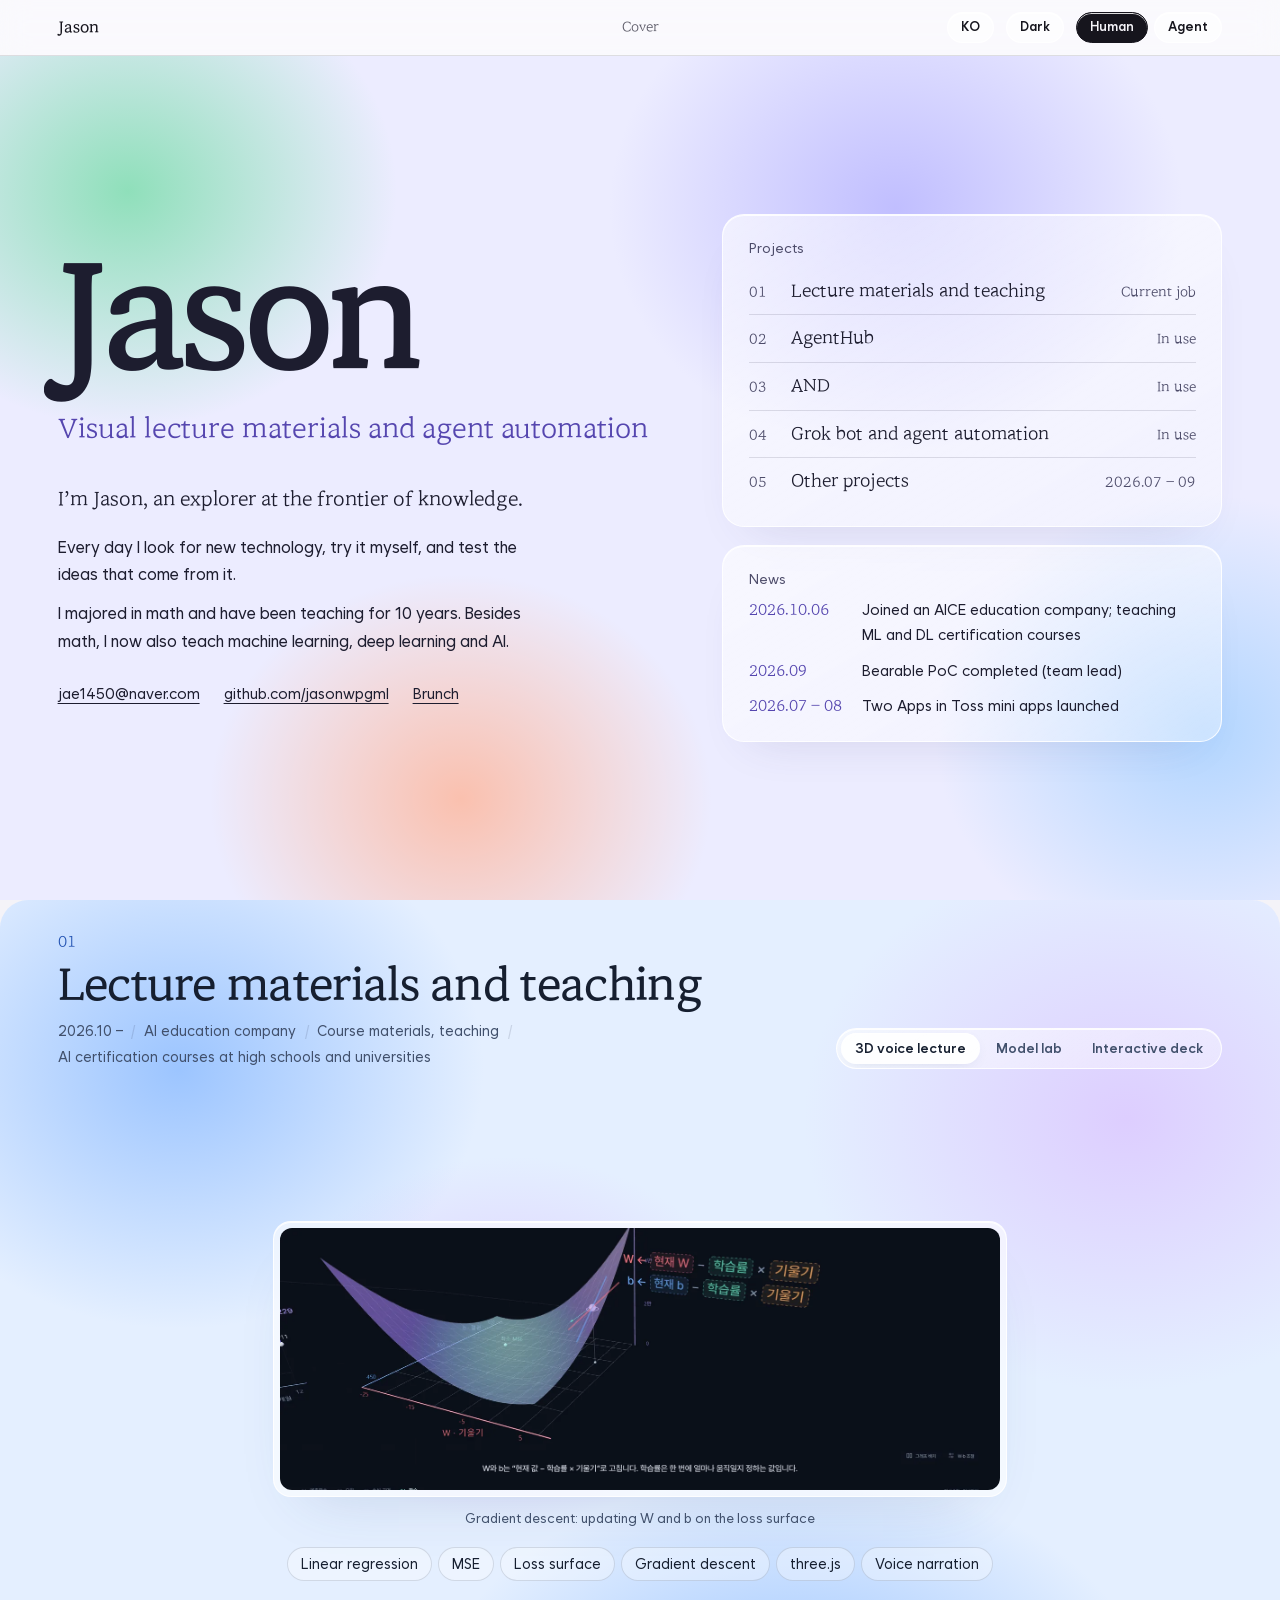
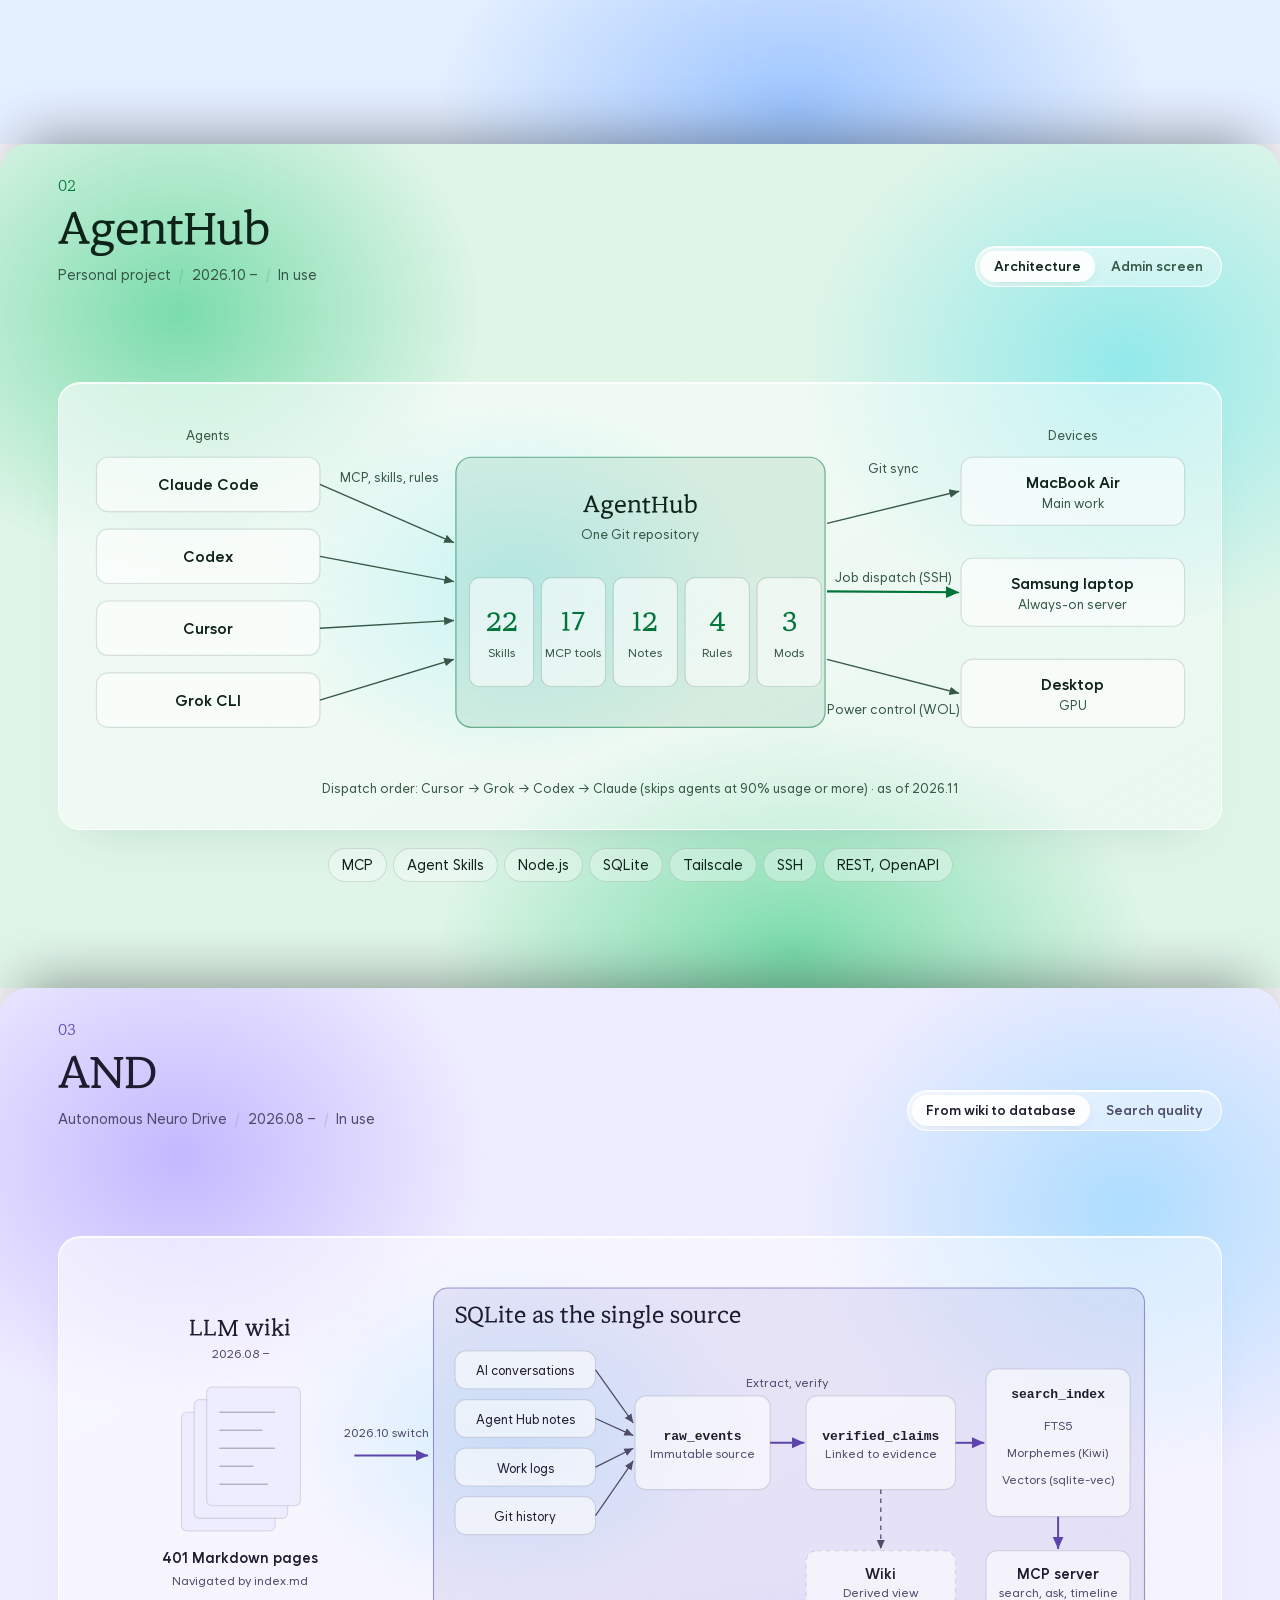
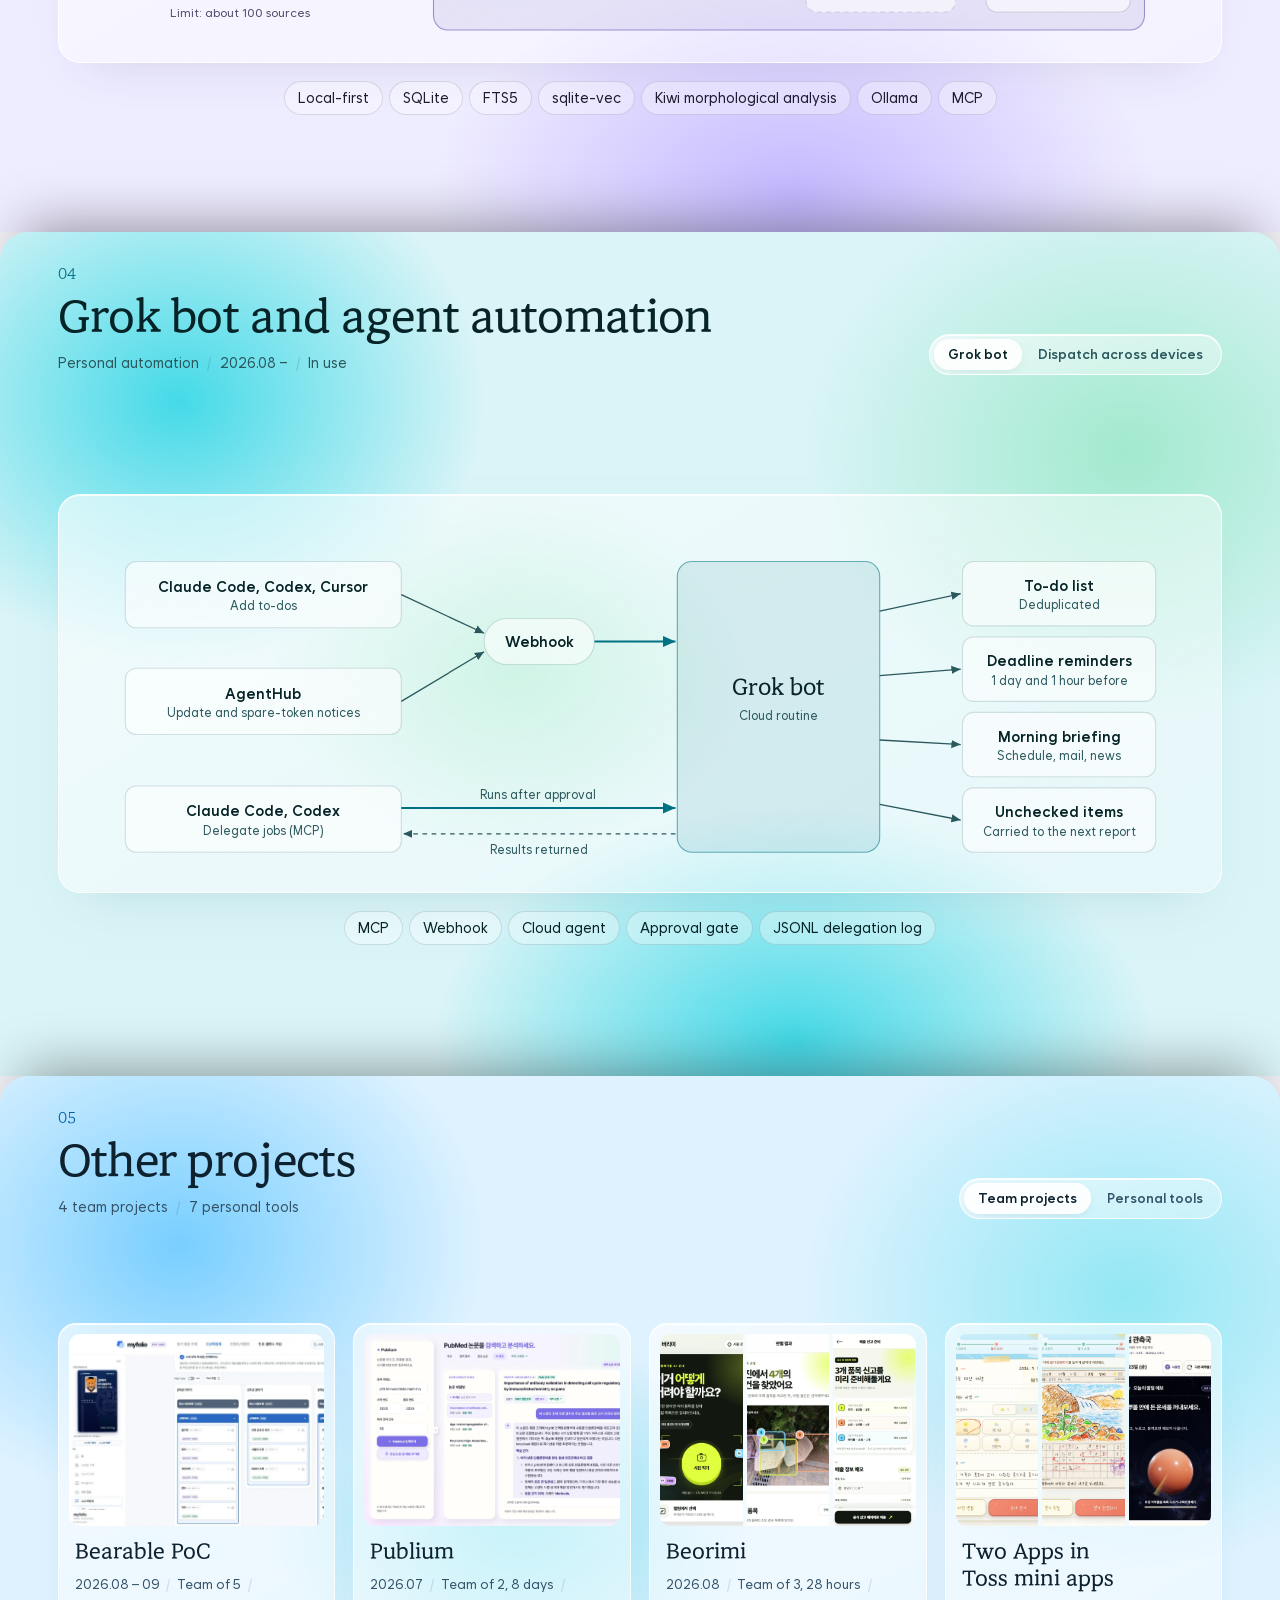
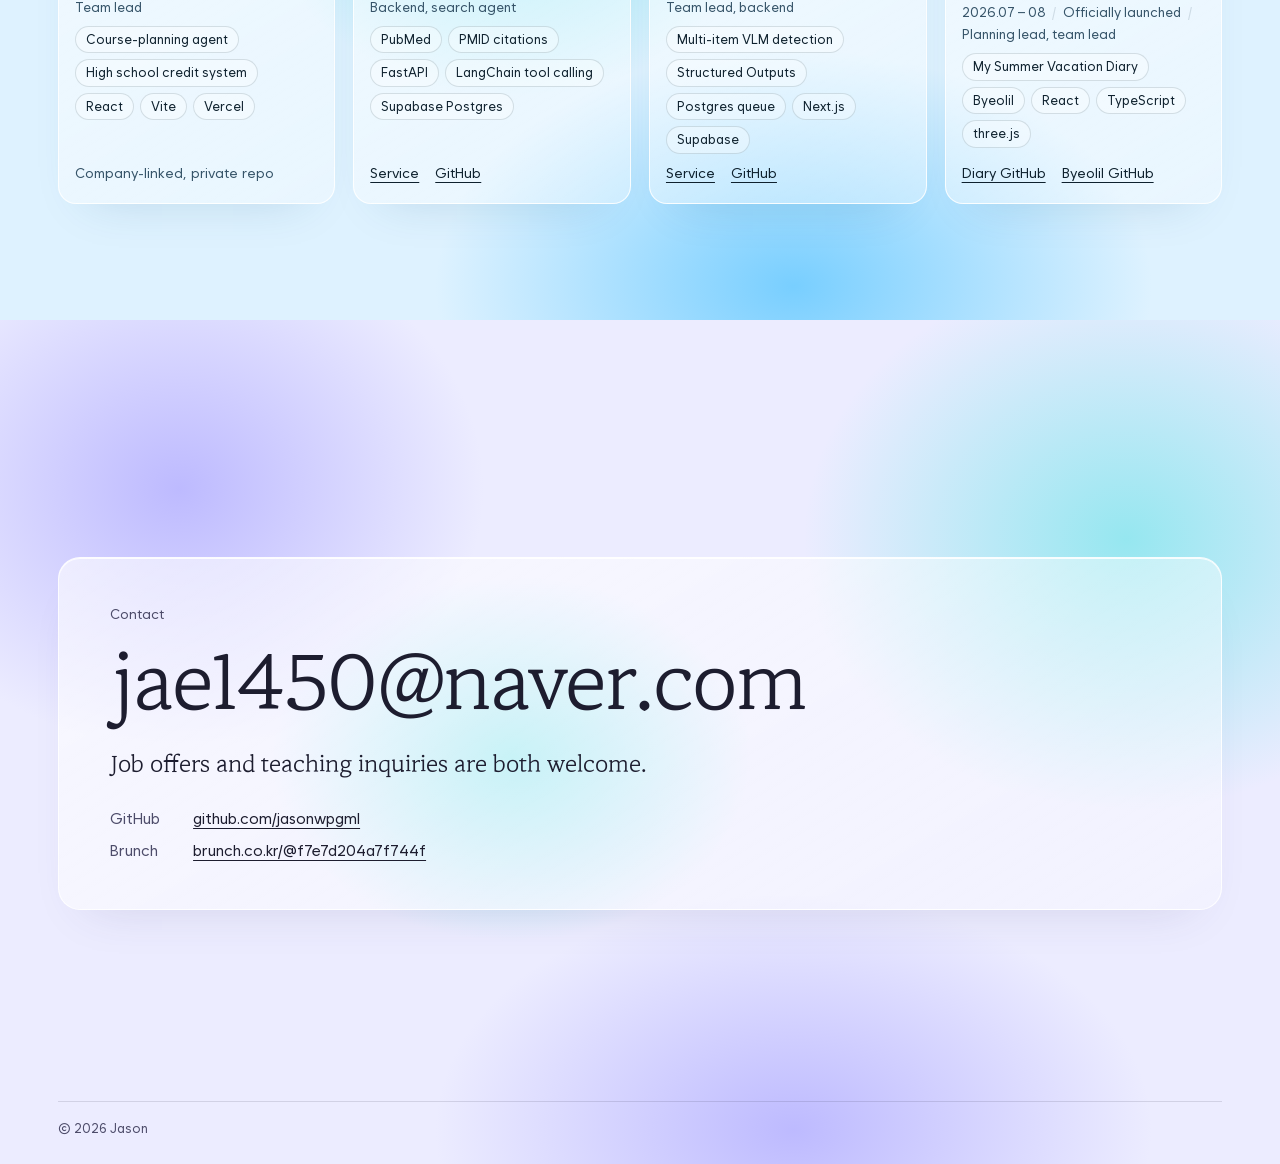
==== commit 7f9e6b7d: "Lead with lecture visuals and agent tools; cut the rest to keywords The main scenes are now lecture " ====
--- a/en/index.html
+++ b/en/index.html
@@ -7,7 +7,7 @@
 <meta name="viewport" content="width=device-width, initial-scale=1, viewport-fit=cover">
 <title>Jason Portfolio</title>
 <meta name="author" content="JSonJh (https://github.com/jasonwpgml)">
-<meta name="description" content="Portfolio of Jason, a math major who has taught for 10 years and builds personal agent tools and web services.">
+<meta name="description" content="Portfolio of Jason, a math major who has taught for 10 years and builds visual lecture materials and agent automation tools.">
 <link rel="alternate" hreflang="ko" href="https://jasonwpgml.github.io/">
 <link rel="alternate" hreflang="en" href="https://jasonwpgml.github.io/en/">
 <meta name="color-scheme" content="light dark">
@@ -83,13 +83,6 @@
   .tone{--ink:oklch(24% .035 var(--h));--ink-2:oklch(43% .05 var(--h));--acc:oklch(47% .16 var(--h));--bg:oklch(95% .028 var(--h));--orb1:oklch(80% .13 var(--h)/.85);--orb2:oklch(86% .1 var(--h2)/.75)}
 }
 
-/* Beorimi: neon green on black in both themes */
-#beorimi{color-scheme:dark;--bg:oklch(12.5% .018 150);--ink:oklch(97% .02 140);--ink-2:oklch(80% .06 140);--acc:oklch(89% .24 138);
-  --orb1:oklch(78% .25 140/.42);--orb2:oklch(58% .2 155/.4);--hair:oklch(89% .24 138/.2)}
-#beorimi .frame img{background:#000}
-#beorimi .next{border-color:oklch(89% .24 138/.6)}
-#beorimi .next:hover{background:oklch(89% .24 138/.18)}
-
 /* running head: a glass bar the scenes pass under */
 .head{position:sticky;top:0;z-index:10;background:light-dark(rgb(255 255 255/.5),rgb(14 13 20/.42));-webkit-backdrop-filter:var(--blur);backdrop-filter:var(--blur);
   border-bottom:1px solid var(--hair);padding-block:calc(env(safe-area-inset-top,0px) + 12px) 12px;font-size:14px}
@@ -153,7 +146,7 @@
 .ch-head .no{font-family:var(--serif);color:var(--acc);font-size:15px;display:block;margin-bottom:2px}
 .ch-head h2{font-size:clamp(1.8rem,min(3.6vw,6svh),3.1rem);letter-spacing:-.015em}
 .meta{display:flex;flex-wrap:wrap;gap:2px 0;color:var(--ink-2);font-size:14.5px;margin-top:4px}
-.meta span:not(:last-child)::after,.app .facts span:not(:last-child)::after{content:"/";padding-inline:.6em;color:var(--hair)}
+.meta span:not(:last-child)::after{content:"/";padding-inline:.6em;color:var(--hair)}
 
 /* tabs: the panes of a project, a glass pill follows the swipe */
 .tabs{position:relative;display:flex;gap:2px;padding:4px;border-radius:999px;max-width:100%;overflow-x:auto;scrollbar-width:none}
@@ -173,97 +166,94 @@
 .pane{flex:0 0 100%;min-width:0;min-height:0;scroll-snap-align:start;scroll-snap-stop:always;display:grid;align-content:center;overflow-y:auto;scrollbar-width:none;padding:2px var(--gutter) 6px}
 .pane::-webkit-scrollbar{display:none}
 .pane>*{width:min(var(--max),100%);margin-inline:auto}
-.pane-h{font:600 clamp(1.2rem,min(2vw,3.4svh),1.6rem)/1.3 var(--serif);margin-bottom:clamp(10px,2svh,20px)}
-.pane-h+.lead{margin-top:calc(-1 * clamp(4px,1svh,10px))}
-.lead{max-width:44em;margin-bottom:clamp(12px,2.2svh,22px)}
-
-/* summary pane: glass text card beside the screenshots */
-.duo{display:grid;grid-template-columns:minmax(0,5fr) minmax(0,7fr);gap:clamp(20px,3.6vw,56px);align-items:center}
-.duo.flip{grid-template-columns:minmax(0,7fr) minmax(0,5fr)}
-.duo.flip>.card{order:2}
-.card{padding:clamp(18px,3svh,32px) clamp(20px,2.4vw,34px)}
-.card p+p,.card p+.with{margin-top:.8em}
-.say{font:400 clamp(1.12rem,min(1.8vw,3svh),1.5rem)/1.5 var(--serif);margin-bottom:clamp(10px,2svh,18px)}
-.sub-h{font-size:1.1rem;margin-bottom:4px}
-.with{margin-top:clamp(12px,2.2svh,20px)}
+
 .links{display:flex;flex-wrap:wrap;align-items:center;gap:6px 22px;margin-top:clamp(12px,2.2svh,20px);font-size:15px}
-.stack{font-size:13.5px;color:var(--ink-2);margin-top:8px}
+
 .private{color:var(--ink-2)}
-.next{all:unset;box-sizing:border-box;cursor:pointer;display:inline-flex;align-items:center;gap:6px;margin-top:clamp(14px,2.6svh,24px);padding:7px 14px 7px 16px;border-radius:999px;
-  border:1px solid var(--edge);background:light-dark(rgb(255 255 255/.7),rgb(255 255 255/.12));font:600 14px/1.3 var(--sans);color:var(--ink);box-shadow:inset 0 1px 0 var(--edge);
-  transition:background-color .2s,gap .25s cubic-bezier(.2,.7,.2,1)}
-.next svg{width:16px;height:16px;stroke:currentColor;fill:none;stroke-width:2;stroke-linecap:round;stroke-linejoin:round}
-.next:hover{gap:10px;background:light-dark(rgb(255 255 255/.92),rgb(255 255 255/.2))}
-.next:focus-visible{outline:2px solid var(--acc);outline-offset:3px}
-.foot{display:flex;flex-wrap:wrap;align-items:center;justify-content:space-between;gap:8px 24px;margin-top:clamp(12px,2.4svh,24px)}
-.foot .next,.foot .stack{margin-top:0}
 
 /* screenshots: a glass bezel; the image shrinks to the room the screen has left */
 .shot{margin:0;min-width:0;display:grid;justify-items:center}
 .frame{display:block;max-width:100%;padding:6px;border:1px solid var(--edge);border-radius:18px;background:var(--glass);box-shadow:inset 0 1px 0 var(--edge),0 30px 60px -34px var(--shadow);
   transition:transform .3s cubic-bezier(.2,.7,.2,1),box-shadow .3s}
 .frame img{border-radius:12px;background:#fff}
-button.frame{appearance:none;font:inherit;color:inherit;text-align:left;cursor:pointer;position:relative}
-button.frame:hover{transform:translateY(-3px)}
-button.frame::after{content:"Details";position:absolute;right:14px;bottom:14px;padding:4px 11px;border-radius:999px;border:1px solid var(--edge);
-  background:light-dark(rgb(255 255 255/.88),rgb(20 18 30/.82));color:var(--ink);font:600 12.5px/1.4 var(--sans);
-  opacity:0;translate:0 4px;transition:opacity .2s,translate .2s}
-button.frame:is(:hover,:focus-visible)::after{opacity:1;translate:0 0}
-@media (hover:none){button.frame::after{opacity:1;translate:0 0}}
+
 .shot figcaption{font-size:13.5px;color:var(--ink-2);margin-top:10px;text-align:center}
-.wide .frame img{max-height:calc(var(--room,70svh) - 54px);width:auto;max-width:100%}
-.phones{display:flex;justify-content:center;gap:clamp(10px,1.6vw,20px);align-items:start}
-.phones .shot{flex:1 1 0;max-width:calc((var(--room,70svh) - 60px) * .6)}
-.phones img{aspect-ratio:3/5;object-fit:cover;object-position:top;width:100%}
-
-/* detail panes: glass tiles */
-.tiles{list-style:none;margin:0;padding:0;display:grid;grid-template-columns:repeat(var(--cols,3),minmax(0,1fr));gap:clamp(10px,1.4vw,18px)}
-.tile{border-radius:18px;padding:clamp(14px,2.2svh,22px) clamp(16px,1.6vw,22px)}
-.tile dt,.tile h5,.tile b{display:block;font:600 1.05rem/1.4 var(--serif);margin-bottom:6px}
-.tile dd{margin:0}
-.tile dd,.tile p,.tile span{font-size:15px;line-height:1.6}
-.tile .lbl{display:block;font-size:12.5px;color:var(--acc);margin-top:10px;letter-spacing:.02em}
-.tile h5+.lbl{margin-top:0}
-.seq{counter-reset:s}
-.seq li{counter-increment:s}
-.seq li::before{content:counter(s,decimal-leading-zero);display:block;font:400 13px/1 var(--serif);color:var(--acc);margin-bottom:10px;font-variant-numeric:tabular-nums}
-.trouble-q{font:400 clamp(1.15rem,min(2vw,3.4svh),1.6rem)/1.45 var(--serif);max-width:28em;margin-bottom:clamp(12px,2.4svh,22px)}
-.scope{display:grid;grid-template-columns:repeat(2,minmax(0,1fr));gap:20px 32px;padding:clamp(16px,2.6svh,26px) clamp(18px,2vw,26px)}
-.scope h4{font-size:1.1rem;margin-bottom:8px}
-.scope ul{margin:0;padding:0;list-style:none;display:grid;gap:4px;font-size:15px}
-.split2{display:grid;grid-template-columns:minmax(0,4fr) minmax(0,7fr);gap:clamp(12px,1.6vw,20px);align-items:stretch}
-.flow{list-style:none;margin:clamp(14px,2.6svh,24px) 0 0;padding:clamp(14px,2.4svh,22px) clamp(16px,2vw,26px);display:grid;grid-template-columns:repeat(5,minmax(0,1fr));gap:16px;counter-reset:f}
-.flow li{counter-increment:f;font-size:14.5px;line-height:1.5;padding-top:12px;border-top:2px solid var(--acc)}
-.flow li::before{content:counter(f,decimal-leading-zero);display:block;font-family:var(--serif);color:var(--acc);margin-bottom:4px}
-
-/* apps in toss: one glass card per app, each tinted with its own app */
-.apps{display:grid;grid-template-columns:repeat(2,minmax(0,1fr));gap:clamp(14px,2vw,28px);align-items:stretch}
-.app{--ah:45;padding:clamp(16px,2.6svh,26px) clamp(18px,2vw,28px);display:grid;align-content:start;
-  background:linear-gradient(150deg,light-dark(oklch(93% .06 var(--ah)/.75),oklch(46% .11 var(--ah)/.32)),var(--glass-2))}
-.app h3{font-size:clamp(1.25rem,min(2vw,3.4svh),1.6rem)}
-.app .facts{display:flex;flex-wrap:wrap;color:var(--ink-2);font-size:13.5px;margin-top:2px}
-.app .phones{margin-block:clamp(10px,2svh,18px)}
-.app .phones .shot{max-width:calc((var(--room,70svh) - 345px) * .6)}
-.app .body{font-size:15px}
-.app .body p+p{margin-top:6px}
-.app .links{margin-top:10px}
-.app .tiles{--cols:1;margin-top:10px;gap:clamp(10px,2svh,16px)}
-.app dl.tiles dt{font:600 1rem/1.4 var(--serif)}
-.app dl.tiles dd{margin:2px 0 0;font-size:14.5px}
-
-/* recent work */
-.own{display:grid;grid-template-columns:repeat(3,minmax(0,1fr));gap:clamp(12px,1.6vw,22px);align-items:stretch}
-.own section{padding:clamp(18px,3svh,30px) clamp(18px,2vw,28px)}
-.own h3{font-size:clamp(1.3rem,min(2.1vw,3.6svh),1.7rem);font-weight:600;margin-bottom:10px}
-.own p{font-size:15.5px}
-.own .links{margin-top:14px}
-.also b{display:block}
+
+/* main scenes: one picture or diagram per pane, keywords under it */
+.viz{display:grid;gap:clamp(10px,2svh,18px);justify-items:center}
+.viz>.chips{justify-content:center}
+.gal{display:grid;grid-template-columns:repeat(var(--n,1),minmax(0,1fr));gap:clamp(10px,1.4vw,18px);width:100%;align-items:start}
+.gal:not(.one) .frame{width:100%}
+.gal .frame img{width:100%}
+.gal.one .frame img{width:auto;max-width:100%;max-height:calc(var(--room,70svh) - 128px)}
+.gal.lead{grid-template-columns:minmax(0,2.1fr) minmax(0,1fr);max-width:calc((var(--room,70svh) - 86px) * 2.4)}
+.gal.lead .shot:first-child{grid-row:span 2}
+.dg{margin:0;width:100%;padding:clamp(8px,1.6svh,16px) clamp(10px,1.4vw,20px);border-radius:22px}
+.dg svg{display:block;width:100%;height:auto;max-height:calc(var(--room,70svh) - 104px);font-family:var(--sans)}
+.dg text{fill:var(--ink);font-size:16px}
+.dg .t1{font-weight:600}
+.dg .t2{fill:var(--ink-2);font-size:13.5px}
+.dg .t3{fill:var(--ink-2);font-size:12.5px}
+.dg .t3b{font-size:14px}
+.dg .code{font-family:var(--mono);font-size:14.5px;font-weight:600}
+.dg .h{font-family:var(--serif);font-weight:600;font-size:25px}
+.dg .num{font-family:var(--serif);font-weight:600;font-size:28px;fill:var(--acc)}
+.dg .b{fill:var(--glass);stroke:var(--hair);stroke-width:1.2}
+.dg .b.hub{fill:color-mix(in oklch,var(--acc) 10%,transparent);stroke:color-mix(in oklch,var(--acc) 55%,transparent)}
+.dg .b.dash{stroke-dasharray:5 5}
+.dg .b.pg{fill:var(--bg)}
+.dg .ln{fill:none;stroke:var(--ink-2);stroke-width:1.4}
+.dg .ln.a{stroke:var(--acc);stroke-width:2.2}
+.dg .ln.d{stroke-dasharray:5 5}
+.dg .ln.thin{stroke-width:1;opacity:.6}
+.dg .mk{fill:var(--ink-2)}
+.dg .mk.a{fill:var(--acc)}
+.dg .dot{fill:var(--bg);stroke:var(--ink-2);stroke-width:1.4}
+.dg .tick{fill:var(--acc)}
+.quality{width:min(880px,100%);padding:clamp(18px,3svh,32px) clamp(20px,2.6vw,40px);display:grid;gap:clamp(14px,2.6svh,26px)}
+.quality .k{margin:0}
+.meters{list-style:none;margin:0;padding:0;display:grid;gap:clamp(10px,1.8svh,16px)}
+.meters li{display:grid;grid-template-columns:9.5em minmax(0,1fr) 4.2em;gap:16px;align-items:center}
+.meters .bar{height:10px;border-radius:5px;background:var(--hair);overflow:hidden}
+.meters .bar i{display:block;height:100%;width:calc(var(--v) * 100%);border-radius:0 5px 5px 0;background:var(--acc)}
+.meters b{font:600 1.35rem/1 var(--serif);text-align:right;font-variant-numeric:tabular-nums}
+.meters small{font:400 13px/1 var(--sans);color:var(--ink-2)}
+.stats{list-style:none;margin:0;padding:clamp(12px,2.2svh,20px) 0 0;border-top:1px solid var(--hair);display:grid;grid-template-columns:repeat(4,minmax(0,1fr));gap:12px}
+.stats b{display:block;font:600 clamp(1.4rem,min(2.4vw,4svh),2rem)/1.1 var(--serif);font-variant-numeric:tabular-nums}
+.stats span{font-size:13.5px;color:var(--ink-2)}
+
+/* keyword chips: the only text most scenes carry */
+.chips{list-style:none;margin:0;padding:0;display:flex;flex-wrap:wrap;gap:6px}
+.chips li{padding:3px 10px;border-radius:999px;border:1px solid var(--hair);background:var(--glass-2);font:400 13px/1.5 var(--sans);color:var(--ink);white-space:nowrap}
+.chips.big li{font-size:14.5px;padding:5px 13px}
+
+/* other projects: one card each, picture first */
+.minis{list-style:none;margin:0 auto;padding:0;display:grid;grid-template-columns:repeat(4,minmax(0,1fr));gap:clamp(10px,1.4vw,18px);align-items:stretch}
+.mini{border-radius:18px;padding:10px 10px clamp(12px,2svh,18px);display:grid;grid-template-rows:auto auto auto 1fr auto;gap:8px;min-width:0}
+.mini .thumb{aspect-ratio:4/3;max-height:calc(var(--room,70svh) - 290px);width:100%;border-radius:11px;overflow:hidden;background:var(--glass-2)}
+.mini .thumb img{width:100%;height:100%;object-fit:cover;object-position:top left}
+.mini .thumb.phones3{display:grid;grid-template-columns:repeat(3,minmax(0,1fr));gap:4px}
+.mini .thumb.phones3 img{object-position:top center}
+.mini h3{font-size:clamp(1.15rem,min(1.7vw,3svh),1.4rem);padding-inline:6px;margin-top:4px}
+.mini .facts{display:flex;flex-wrap:wrap;color:var(--ink-2);font-size:13.5px;padding-inline:6px}
+.mini .facts span:not(:last-child)::after{content:"/";padding-inline:.5em;color:var(--hair)}
+.mini .chips{padding-inline:6px;align-content:start}
+.mini .links{margin-top:0;padding-inline:6px;font-size:14px;gap:4px 16px}
+.rows{list-style:none;margin:0 auto;padding:clamp(6px,1.2svh,12px) clamp(18px,2.4vw,32px);border-radius:22px}
+.rows>li{display:grid;grid-template-columns:7.5em minmax(0,1fr);gap:16px;align-items:center;padding-block:clamp(8px,1.5svh,14px)}
+.rows>li+li{border-top:1px solid var(--hair)}
+.rows b{font:600 1.15rem/1.3 var(--serif)}
 
 /* contact */
 .contact{--h:285;--h2:200;min-height:calc(100svh - var(--head,56px));display:grid;grid-template-rows:minmax(0,1fr) auto;padding:clamp(24px,5svh,56px) var(--gutter) 24px}
 .contact-in{align-self:center;width:min(var(--max),100%);margin-inline:auto;padding:clamp(24px,5svh,56px) clamp(22px,4vw,56px)}
 .contact .mail{display:inline-block;font:400 clamp(2rem,min(6.2vw,10svh),5.5rem)/1.05 var(--serif);letter-spacing:-.02em;text-decoration:none;word-break:break-all;margin-top:8px}
 .contact .mail:hover{text-decoration:underline;text-decoration-thickness:2px}
+.contact .chan{list-style:none;margin:clamp(14px,2.6svh,26px) 0 0;padding:0;display:grid;gap:6px;font-size:15.5px}
+.contact .chan li{display:grid;grid-template-columns:4.6em minmax(0,1fr);gap:12px}
+.contact .chan span{color:var(--ink-2)}
+.contact .chan a{word-break:break-all}
+.contact .ask{font:400 clamp(1.1rem,min(1.8vw,3svh),1.5rem)/1.5 var(--serif);margin-top:clamp(14px,2.6svh,26px)}
 .colophon{width:min(var(--max),100%);margin-inline:auto;display:flex;justify-content:space-between;flex-wrap:wrap;gap:12px;padding-top:16px;border-top:1px solid var(--hair);font-size:13px;color:var(--ink-2)}
 
 /* agent edition: the same facts as a terminal, green on black, with a slow rain in the margins */
@@ -316,7 +306,7 @@
 
 @media print{
   .projects .ch{position:static;height:auto;box-shadow:none;border-radius:0}
-  .projects .ch::after,.rain,.face,.tabs,.next,button.frame::after{display:none}
+  .projects .ch::after,.rain,.face,.tabs{display:none}
   .track{display:block;overflow:visible}
   .pane{display:block;overflow:visible;padding-block:12px}
 }
@@ -338,33 +328,36 @@
 /* short screens: tighter type and spacing so each scene still fits */
 @media (min-width:861px) and (max-height:820px){
   body{font-size:15px;line-height:1.6}
-  .tile dd,.tile p,.tile span,.app .body,.own p,.news li{font-size:14px}
-  .tile dt,.tile h5,.tile b{font-size:1rem;margin-bottom:4px}
-  .tile .lbl{margin-top:6px}
-  .seq li::before{margin-bottom:6px}
-  .flow li{font-size:13.5px}
+  .news li{font-size:14px}
+
   .links{font-size:14px}
-  .card{padding-block:16px}
-  .card p+p,.card p+.with{margin-top:.6em}
-  .say{font-size:clamp(1.05rem,min(1.7vw,2.9svh),1.4rem);margin-bottom:10px}
-  .next{margin-top:12px;padding-block:6px}
+
 }
 
 @media (max-width:860px){
   body{font-size:16px}
   .cover{min-height:0;padding-block:40px 48px}
-  .cover-in,.duo,.duo.flip,.apps,.own,.split2,.scope{grid-template-columns:minmax(0,1fr)}
-  .duo.flip>.card{order:0}
-  .tiles{--cols:1 !important}
-  .flow{grid-template-columns:minmax(0,1fr)}
+  .cover-in{grid-template-columns:minmax(0,1fr)}
+  .minis{grid-template-columns:repeat(2,minmax(0,1fr))}
+  .gal{grid-template-columns:minmax(0,1fr) !important}
+  .gal .frame{width:100%}
+  .gal.one .frame img{max-height:none;width:100%}
+  .dg{overflow-x:auto}
+  .dg-in{min-width:820px}
+  .dg svg{max-height:none}
+  .meters li{grid-template-columns:minmax(0,1fr) 4.2em}
+  .meters .lab{grid-column:1/-1}
+  .stats{grid-template-columns:repeat(2,minmax(0,1fr))}
+  .mini .thumb{max-height:none}
+  .rows>li{grid-template-columns:minmax(0,1fr);gap:6px}
+
   .projects .ch{position:relative;top:auto;height:auto;border-radius:24px 24px 0 0}
   .projects .ch::after{display:none}
   .ch-head{grid-template-columns:minmax(0,1fr)}
   .tabs{justify-self:start}
   .track{align-items:flex-start;transition:height .35s cubic-bezier(.2,.7,.2,1)}
   .pane{overflow:visible;align-content:start}
-  .wide .frame img{max-height:none;width:100%}
-  .phones .shot,.app .phones .shot{max-width:none}
+
   .news li{grid-template-columns:minmax(0,1fr);gap:0}
   .head-in{grid-template-columns:1fr auto}
   .head .now{display:none}
@@ -372,10 +365,11 @@
 }
 @media (max-width:560px){
   /* three phones side by side get too small; let them scroll inside their own row */
-  .phones.row{display:grid;grid-auto-flow:column;grid-auto-columns:64%;overflow-x:auto;scroll-snap-type:x mandatory;padding-bottom:8px;justify-content:start}
-  .phones.row .shot{scroll-snap-align:start}
+  
+
   .head .ed{font-size:15px}
   .sq{padding:4px 10px}
+  .minis{grid-template-columns:minmax(0,1fr)}
   .ctl{gap:8px}
 }
 @media (prefers-reduced-motion:reduce){html{scroll-behavior:auto}}
@@ -387,7 +381,7 @@
     <a class="ed" href="#top">Jason</a>
     <span class="now" id="running" aria-hidden="true">Cover</span>
     <div class="ctl">
-      <a class="sq" href="../" hreflang="ko" lang="ko">한국어</a>
+      <a class="sq" href="../" hreflang="ko" aria-label="Korean version">KO</a>
       <button type="button" class="sq" id="theme" aria-pressed="false">Dark</button>
       <div class="keys" role="group" aria-label="Edition">
         <button type="button" class="sq" id="m-human" aria-pressed="true">Human</button>
@@ -403,7 +397,7 @@
   <div class="cover-in">
     <div>
       <h1 class="name" aria-label="Jason"><span class="mask" aria-hidden="true"><span class="cap"><span class="int">∫</span><span class="j">J</span></span><span class="l" style="--i:1">a</span><span class="l" style="--i:2">s</span><span class="l" style="--i:3">o</span><span class="l" style="--i:4">n</span></span></h1>
-      <p class="role">Personal agent tools and web services</p>
+      <p class="role">Visual lecture materials and agent automation</p>
       <div class="intro">
         <p class="lede">I’m Jason, an explorer at the frontier of knowledge.</p>
         <p>Every day I look for new technology, try it myself, and test the ideas that come from it.</p>
@@ -411,6 +405,7 @@
         <div class="reach">
           <a href="mailto:jae1450@naver.com">jae1450@naver.com</a>
           <a href="https://github.com/jasonwpgml">github.com/jasonwpgml</a>
+          <a href="https://brunch.co.kr/@f7e7d204a7f744f">Brunch</a>
         </div>
       </div>
     </div>
@@ -418,20 +413,19 @@
       <nav class="glass" aria-label="Contents">
         <p class="k">Projects</p>
         <ol class="toc">
-          <li><a href="#agenthub"><span class="n">01</span><span class="t">AgentHub</span><span class="y">In use</span></a></li>
-          <li><a href="#poc"><span class="n">02</span><span class="t">Bearable PoC</span><span class="y">2026.08</span></a></li>
-          <li><a href="#publium"><span class="n">03</span><span class="t">Publium</span><span class="y">2026.07</span></a></li>
-          <li><a href="#beorimi"><span class="n">04</span><span class="t">Beorimi</span><span class="y">2026.08</span></a></li>
-          <li><a href="#toss"><span class="n">05</span><span class="t">Two Apps in Toss mini apps</span><span class="y">2026.07</span></a></li>
-          <li><a href="#recent"><span class="n">06</span><span class="t">Recent work and code</span><span class="y">Now</span></a></li>
+          <li><a href="#lecture"><span class="n">01</span><span class="t">Lecture materials and teaching</span><span class="y">Current job</span></a></li>
+          <li><a href="#agenthub"><span class="n">02</span><span class="t">AgentHub</span><span class="y">In use</span></a></li>
+          <li><a href="#and"><span class="n">03</span><span class="t">AND</span><span class="y">In use</span></a></li>
+          <li><a href="#auto"><span class="n">04</span><span class="t">Grok bot and agent automation</span><span class="y">In use</span></a></li>
+          <li><a href="#more"><span class="n">05</span><span class="t">Other projects</span><span class="y">2026.07 – 09</span></a></li>
         </ol>
       </nav>
       <section class="glass news" aria-labelledby="news-h">
         <h2 id="news-h" class="k">News</h2>
         <ol>
-          <li><time datetime="2026-10-06">2026.10.06</time><p>Started working at a company in AICE certification. I also teach machine learning and deep learning certification courses.</p></li>
-          <li><time datetime="2026-09">2026.09</time><p>Finished the Bearable PoC, which I led.</p></li>
-          <li><time>2026.07 – 08</time><p>Launched two mini apps on Apps in Toss.</p></li>
+          <li><time datetime="2026-10-06">2026.10.06</time><p>Joined an AICE education company; teaching ML and DL certification courses</p></li>
+          <li><time datetime="2026-09">2026.09</time><p>Bearable PoC completed (team lead)</p></li>
+          <li><time>2026.07 – 08</time><p>Two Apps in Toss mini apps launched</p></li>
         </ol>
       </section>
     </div>
@@ -440,380 +434,160 @@
 
 <div class="projects">
 
-<!-- 01 AgentHub -->
-<article class="ch tone" id="agenthub" data-run="01 AgentHub" style="--h:160;--h2:200">
+<!-- 01 Lecture materials -->
+<article class="ch tone" id="lecture" data-run="01 Lecture materials and teaching" style="--h:262;--h2:300">
   <header class="ch-head">
     <div>
       <span class="no">01</span>
-      <h2>AgentHub</h2>
-      <p class="meta"><span>Personal project</span><span>In use</span></p>
+      <h2>Lecture materials and teaching</h2>
+      <p class="meta"><span>2026.10 –</span><span>AI education company</span><span>Course materials, teaching</span><span>AI certification courses at high schools and universities</span></p>
     </div>
-    <div class="tabs glass" role="tablist" aria-label="AgentHub sections"></div>
+    <div class="tabs glass" role="tablist" aria-label="Lecture materials and teaching"></div>
   </header>
   <div class="track">
-    <section class="pane" data-tab="Summary">
-      <div class="duo">
-        <div class="card glass">
-          <p>I use agents and tools I built myself to bring AI automation into daily life.</p>
-          <p>I work across several devices and agents, and sharing skills and work between them was awkward.</p>
-          <p>Now a skill made anywhere works on every device. I can look up work from the office at home and build on it in the next task.</p>
-          <p>I set it up so files stay in sync and are quick to find.</p>
-          <p class="links"><span class="private">Private repository</span></p>
-          <button type="button" class="next">Details<svg viewBox="0 0 24 24" aria-hidden="true"><path d="M9 6l6 6-6 6"/></svg></button>
-        </div>
-        <figure class="shot wide">
-          <button type="button" class="frame"><img src="../img/agenthub-discovery.webp" width="1280" height="807" alt="Agent Hub import screen. The left menu lists Dashboard, Tools, Skills and MCP servers; the middle shows a search for the reduce-ai-cliches skill and where it is installed for Codex and Claude Code." loading="lazy"></button>
-          <figcaption>Finding and sharing installed skills and tools</figcaption>
-        </figure>
+    <section class="pane" data-tab="3D voice lecture">
+      <div class="viz">
+        <div class="gal one"><figure class="shot"><span class="frame"><img src="../img/lecture-3d-gradient.webp" width="1600" height="583" alt="Gradient descent scene from the 3D linear regression lecture. Over a purple loss surface, the update rule subtracts learning rate times gradient from the current W and b." loading="lazy"></span><figcaption>Gradient descent: updating W and b on the loss surface</figcaption></figure></div><ul class="chips big"><li>Linear regression</li><li>MSE</li><li>Loss surface</li><li>Gradient descent</li><li>three.js</li><li>Voice narration</li></ul>
       </div>
     </section>
-    <section class="pane" data-tab="Automation">
-      <div class="card glass" style="max-width:44em">
-        <h3 class="pane-h">Shared automation</h3>
-        <p>Every morning a Grok bot briefs me on my schedule, email and top news. Anything I haven’t checked rolls over to the next briefing. I see important information from X, email and my personal schedule in one place.</p>
-        <p class="stack" style="margin-top:16px">Next: save morning briefings to AND automatically, and turn more repeated tasks into code.</p>
+    <section class="pane" data-tab="Model lab">
+      <div class="viz">
+        <div class="gal lead"><figure class="shot"><span class="frame"><img src="../img/lecture-neural.webp" width="1400" height="723" alt="3D neural network lab. Nodes and links run from 8 inputs through three hidden layers to a predicted house price of 148,756 dollars." loading="lazy"></span><figcaption>Neural network: forward and backward pass</figcaption></figure><figure class="shot"><span class="frame"><img src="../img/lecture-cnn.webp" width="1400" height="671" alt="3D CNN lab. A 28 by 28 clothing image passes through convolution and pooling layers into 10 class probabilities." loading="lazy"></span><figcaption>CNN: filters and feature maps</figcaption></figure><figure class="shot"><span class="frame"><img src="../img/lecture-forest.webp" width="1400" height="788" alt="3D random forest view. 32 trees stand in rows, each with its prediction path marked in blue." loading="lazy"></span><figcaption>Random forest: the average of 32 trees</figcaption></figure></div><ul class="chips big"><li>6 models</li><li>Trained on real data</li><li>Fashion-MNIST</li><li>Step-through calculation</li><li>three.js</li></ul>
+      </div>
+    </section>
+    <section class="pane" data-tab="Interactive deck">
+      <div class="viz">
+        <div class="gal" style="--n:2"><figure class="shot"><span class="frame"><img src="../img/lecture-datatype.webp" width="1400" height="671" alt="Data type slide. A horizontal tree splits data into numeric, string, categorical and boolean types with example values." loading="lazy"></span><figcaption>Data type tree</figcaption></figure><figure class="shot"><span class="frame"><img src="../img/lecture-scaling.webp" width="1400" height="671" alt="Scaling slide. Scatter plots before and after normalization sit side by side, tracking how point B moves." loading="lazy"></span><figcaption>Before and after scaling</figcaption></figure></div><ul class="chips big"><li>AICE Basic</li><li>For high school students and non-majors</li><li>75 pages</li><li>Step-by-step animation</li><li>HTML, CSS, JS</li><li>Apple Pencil annotation</li></ul>
       </div>
     </section>
   </div>
 </article>
 
-<!-- 02 Bearable PoC -->
-<article class="ch tone" id="poc" data-run="02 Bearable PoC" style="--h:258;--h2:220">
+<!-- 02 AgentHub -->
+<article class="ch tone" id="agenthub" data-run="02 AgentHub" style="--h:160;--h2:200">
   <header class="ch-head">
     <div>
       <span class="no">02</span>
-      <h2>Bearable PoC</h2>
-      <p class="meta"><span>2026.08 – 09</span><span>5-person team with a company</span><span>Lead, agent and UI, deployment</span></p>
+      <h2>AgentHub</h2>
+      <p class="meta"><span>Personal project</span><span>2026.10 –</span><span>In use</span></p>
     </div>
-    <div class="tabs glass" role="tablist" aria-label="Bearable PoC sections"></div>
+    <div class="tabs glass" role="tablist" aria-label="AgentHub"></div>
   </header>
   <div class="track">
-    <section class="pane" data-tab="Summary">
-      <div class="duo flip">
-        <div class="card glass">
-          <p class="say">A PoC with the startup Bearable. We built university information and high school credit system screens, and a course registration assistant.</p>
-          <p>We agreed on scope with the company contact in weekly meetings. I built the first course-planning agent, the experiment screens, and the links from answers to school notices as evidence.</p>
-          <p>I also ran experiments to cut model input. I dropped the methods that broke evidence references or changed the course list, and kept the one that organizes saved reading results with code.</p>
-          <div class="with">
-            <h3 class="sub-h">Built with teammates</h3>
-            <p>The final Jev score and the improved course placement include teammates’ work.</p>
-          </div>
-          <p class="links"><span class="private">The repository is private because this was a company project.</span></p>
-          <button type="button" class="next">Details<svg viewBox="0 0 24 24" aria-hidden="true"><path d="M9 6l6 6-6 6"/></svg></button>
-        </div>
-        <figure class="shot wide">
-          <button type="button" class="frame"><img src="../img/bearable-roadmap.webp" width="1800" height="801" alt="Myfolio high school credit roadmap screen. Elective course cards are arranged in columns by grade and semester." loading="lazy"></button>
-          <figcaption>Final roadmap screen built by the team</figcaption>
-        </figure>
+    <section class="pane" data-tab="Architecture">
+      <div class="viz">
+        <figure class="dg glass"><div class="dg-in"><svg viewBox="0 0 1160 430" role="img" aria-label="AgentHub architecture. Claude Code, Codex, Cursor and Grok CLI connect to AgentHub over MCP. AgentHub reaches the MacBook, the Samsung laptop and the desktop through Git sync and SSH job dispatch."><defs><marker id="ah-n" viewBox="0 0 10 10" refX="9" refY="5" markerWidth="8" markerHeight="8" orient="auto-start-reverse"><path class="mk" d="M0 1L9 5L0 9z"/></marker><marker id="ah-a" viewBox="0 0 10 10" refX="9" refY="5" markerWidth="7" markerHeight="7" orient="auto-start-reverse"><path class="mk a" d="M0 1L9 5L0 9z"/></marker></defs><text class="t2" x="135" y="44" text-anchor="middle">Agents</text><rect class="b" x="20" y="62" width="230" height="56" rx="12"/><text class="t1" x="135.0" y="96.0" text-anchor="middle">Claude Code</text><path class="ln" d="M250 90L388 150" marker-end="url(#ah-n)"/><rect class="b" x="20" y="136" width="230" height="56" rx="12"/><text class="t1" x="135.0" y="170.0" text-anchor="middle">Codex</text><path class="ln" d="M250 164L388 190" marker-end="url(#ah-n)"/><rect class="b" x="20" y="210" width="230" height="56" rx="12"/><text class="t1" x="135.0" y="244.0" text-anchor="middle">Cursor</text><path class="ln" d="M250 238L388 230" marker-end="url(#ah-n)"/><rect class="b" x="20" y="284" width="230" height="56" rx="12"/><text class="t1" x="135.0" y="318.0" text-anchor="middle">Grok CLI</text><path class="ln" d="M250 312L388 270" marker-end="url(#ah-n)"/><text class="t2" x="322" y="88" text-anchor="middle">MCP, skills, rules</text><rect class="b hub" x="390" y="62" width="380" height="278" rx="16"/><text class="h" x="580" y="118" text-anchor="middle">AgentHub</text><text class="t2" x="580" y="146" text-anchor="middle">One Git repository</text><rect class="b" x="404" y="186" width="66" height="112" rx="10"/><text class="num" x="437" y="240" text-anchor="middle">22</text><text class="t3" x="437" y="268" text-anchor="middle">Skills</text><rect class="b" x="478" y="186" width="66" height="112" rx="10"/><text class="num" x="511" y="240" text-anchor="middle">17</text><text class="t3" x="511" y="268" text-anchor="middle">MCP tools</text><rect class="b" x="552" y="186" width="66" height="112" rx="10"/><text class="num" x="585" y="240" text-anchor="middle">12</text><text class="t3" x="585" y="268" text-anchor="middle">Notes</text><rect class="b" x="626" y="186" width="66" height="112" rx="10"/><text class="num" x="659" y="240" text-anchor="middle">4</text><text class="t3" x="659" y="268" text-anchor="middle">Rules</text><rect class="b" x="700" y="186" width="66" height="112" rx="10"/><text class="num" x="733" y="240" text-anchor="middle">3</text><text class="t3" x="733" y="268" text-anchor="middle">Mods</text><text class="t2" x="1025" y="44" text-anchor="middle">Devices</text><rect class="b" x="910" y="62" width="230" height="70" rx="12"/><text class="t1" x="1025.0" y="94.0" text-anchor="middle">MacBook Air</text><text class="t2" x="1025.0" y="114.0" text-anchor="middle">Main work</text><path class="ln" d="M772 130L908 97" marker-end="url(#ah-n)"/><text class="t2" x="840" y="78" text-anchor="middle">Git sync</text><rect class="b" x="910" y="166" width="230" height="70" rx="12"/><text class="t1" x="1025.0" y="198.0" text-anchor="middle">Samsung laptop</text><text class="t2" x="1025.0" y="218.0" text-anchor="middle">Always-on server</text><path class="ln a" d="M772 200L908 201" marker-end="url(#ah-a)"/><text class="t2" x="840" y="190" text-anchor="middle">Job dispatch (SSH)</text><rect class="b" x="910" y="270" width="230" height="70" rx="12"/><text class="t1" x="1025.0" y="302.0" text-anchor="middle">Desktop</text><text class="t2" x="1025.0" y="322.0" text-anchor="middle">GPU</text><path class="ln" d="M772 270L908 305" marker-end="url(#ah-n)"/><text class="t2" x="840" y="326" text-anchor="middle">Power control (WOL)</text><text class="t2" x="580" y="408" text-anchor="middle">Dispatch order: Cursor → Grok → Codex → Claude (skips agents at 90% usage or more) · as of 2026.11</text></svg></div></figure><ul class="chips big"><li>MCP</li><li>Agent Skills</li><li>Node.js</li><li>SQLite</li><li>Tailscale</li><li>SSH</li><li>REST, OpenAPI</li></ul>
       </div>
     </section>
-    <section class="pane" data-tab="My scope">
-      <div>
-        <h3 class="pane-h">My scope and running the team</h3>
-        <div class="split2">
-          <div class="scope glass">
-            <div><h4>University info</h4><ul><li>School basics</li><li>Department details</li><li>Admission tracks</li></ul></div>
-            <div><h4>High school credits</h4><ul><li>Weekly timetable</li><li>Courses offered</li><li>Career course suggestions</li></ul></div>
-          </div>
-          <dl class="tiles" style="--cols:2">
-            <div class="tile glass"><dt>UI and deployment</dt><dd>Built two screens with React and Vite and deployed them on Vercel.</dd></div>
-            <div class="tile glass"><dt>Requirements</dt><dd>Ran sprints, agreeing on requirements each week with the company’s developer.</dd></div>
-            <div class="tile glass"><dt>Team roles and workflow</dt><dd>Split roles between 2 developers and 3 planners, and set the rules for the GitHub repository and branches.</dd></div>
-            <div class="tile glass"><dt>Student interview</dt><dd>Interviewed an 11th grader I tutor to shape the screens and the next features.</dd></div>
-          </dl>
-        </div>
-        <p class="stack" style="margin-top:14px">A company project at the Gangnam-gu Innovative Talent Academy.</p>
+    <section class="pane" data-tab="Admin screen">
+      <div class="viz">
+        <div class="gal one"><figure class="shot"><span class="frame"><img src="../img/agenthub-discovery.webp" width="1280" height="807" alt="Agent Hub screen for importing installed items. A left menu lists dashboard, tools, skills and MCP servers; the center shows search results for the reduce-ai-cliches skill and where it is installed for Codex and Claude Code." loading="lazy"></span><figcaption>Searching installed skills and tools</figcaption></figure></div><ul class="chips big"><li>Web admin screen</li><li>Skill search and sharing</li><li>One-time link login</li><li>Private repo</li></ul>
       </div>
     </section>
   </div>
 </article>
 
-<!-- 03 Publium -->
-<article class="ch tone" id="publium" data-run="03 Publium" style="--h:288;--h2:245">
+<!-- 03 AND -->
+<article class="ch tone" id="and" data-run="03 AND" style="--h:290;--h2:245">
   <header class="ch-head">
     <div>
       <span class="no">03</span>
-      <h2>Publium</h2>
-      <p class="meta"><span>2026.07</span><span>2-person team, 8 days</span><span>Backend, search agent, deployment</span></p>
+      <h2>AND</h2>
+      <p class="meta"><span>Autonomous Neuro Drive</span><span>2026.08 –</span><span>In use</span></p>
     </div>
-    <div class="tabs glass" role="tablist" aria-label="Publium sections"></div>
+    <div class="tabs glass" role="tablist" aria-label="AND"></div>
   </header>
   <div class="track">
-    <section class="pane" data-tab="Summary">
-      <div class="duo flip">
-        <div class="card glass">
-          <p class="say">A service that searches collected PubMed papers to answer a question and shows the PMIDs of the papers it used.</p>
-          <p>I built the FastAPI backend, PubMed collection, and the agent connected to a paper search tool. Answers show the PMIDs they used.</p>
-          <p>While papers were being collected, every other request had to wait. I moved the synchronous calls to a separate thread and checked that health checks still respond during collection.</p>
-          <p class="private">A teammate later took on the renewal with pgvector and graph RAG.</p>
-          <div class="links">
-            <a href="https://team-pubmed.vercel.app">Live service</a>
-            <a href="https://github.com/hansol-dev/team-pubmed">Code on GitHub</a>
-          </div>
-          <p class="stack">Python, FastAPI, LangChain, Supabase Postgres, Render</p>
-          <button type="button" class="next">Details<svg viewBox="0 0 24 24" aria-hidden="true"><path d="M9 6l6 6-6 6"/></svg></button>
-        </div>
-        <figure class="shot wide">
-          <button type="button" class="frame"><img src="../img/publium-answer.webp" width="2880" height="1800" alt="Publium search and answer screen. PubMed search filters on the left, a list of paper chat rooms in the middle, and an AI answer based on the selected papers on the right." loading="lazy"></button>
-          <figcaption>Search and answer screen, current live version</figcaption>
-        </figure>
+    <section class="pane" data-tab="From wiki to database">
+      <div class="viz">
+        <figure class="dg glass"><div class="dg-in"><svg viewBox="0 0 1160 440" role="img" aria-label="How AND changed. A 401-page Markdown LLM wiki became a single SQLite source in October 2026. Verified claims and evidence are extracted from raw records, indexed for unified search and served through an MCP server. The wiki remains as a derived view."><defs><marker id="and-n" viewBox="0 0 10 10" refX="9" refY="5" markerWidth="8" markerHeight="8" orient="auto-start-reverse"><path class="mk" d="M0 1L9 5L0 9z"/></marker><marker id="and-a" viewBox="0 0 10 10" refX="9" refY="5" markerWidth="7" markerHeight="7" orient="auto-start-reverse"><path class="mk a" d="M0 1L9 5L0 9z"/></marker></defs><text class="h" x="135" y="92" text-anchor="middle">LLM wiki</text><text class="t2" x="135" y="118" text-anchor="middle">2026.08 –</text><rect class="b pg" x="70" y="178" width="104" height="132" rx="6"/><rect class="b pg" x="84" y="164" width="104" height="132" rx="6"/><rect class="b pg" x="98" y="150" width="104" height="132" rx="6"/><path class="ln thin" d="M112 178h62"/><path class="ln thin" d="M112 198h48"/><path class="ln thin" d="M112 218h62"/><path class="ln thin" d="M112 238h38"/><path class="ln thin" d="M112 258h54"/><text class="t1" x="135" y="346" text-anchor="middle">401 Markdown pages</text><text class="t2" x="135" y="370" text-anchor="middle">Navigated by index.md</text><text class="t2" x="135" y="406" text-anchor="middle">Limit: about 100 sources</text><path class="ln a" d="M262 226L344 226" marker-end="url(#and-a)"/><text class="t2" x="298" y="206" text-anchor="middle">2026.10 switch</text><rect class="b hub" x="350" y="40" width="790" height="380" rx="16"/><text class="h" x="374" y="78" text-anchor="start">SQLite as the single source</text><rect class="b" x="374" y="110" width="156" height="42" rx="12"/><text class="t3b" x="452.0" y="137.0" text-anchor="middle">AI conversations</text><path class="ln" d="M530 131L572 190" marker-end="url(#and-n)"/><rect class="b" x="374" y="164" width="156" height="42" rx="12"/><text class="t3b" x="452.0" y="191.0" text-anchor="middle">Agent Hub notes</text><path class="ln" d="M530 185L572 204" marker-end="url(#and-n)"/><rect class="b" x="374" y="218" width="156" height="42" rx="12"/><text class="t3b" x="452.0" y="245.0" text-anchor="middle">Work logs</text><path class="ln" d="M530 239L572 218" marker-end="url(#and-n)"/><rect class="b" x="374" y="272" width="156" height="42" rx="12"/><text class="t3b" x="452.0" y="299.0" text-anchor="middle">Git history</text><path class="ln" d="M530 293L572 232" marker-end="url(#and-n)"/><rect class="b" x="574" y="160" width="150" height="104" rx="12"/><text class="code" x="649.0" y="209.0" text-anchor="middle">raw_events</text><text class="t2" x="649.0" y="229.0" text-anchor="middle">Immutable source</text><path class="ln a" d="M724 212L762 212" marker-end="url(#and-a)"/><text class="t2" x="743" y="150" text-anchor="middle">Extract, verify</text><rect class="b" x="764" y="160" width="166" height="104" rx="12"/><text class="code" x="847.0" y="209.0" text-anchor="middle">verified_claims</text><text class="t2" x="847.0" y="229.0" text-anchor="middle">Linked to evidence</text><path class="ln a" d="M930 212L962 212" marker-end="url(#and-a)"/><rect class="b" x="964" y="130" width="160" height="164" rx="12"/><text class="code" x="1044" y="162" text-anchor="middle">search_index</text><text class="t2" x="1044" y="198" text-anchor="middle">FTS5</text><text class="t2" x="1044" y="228" text-anchor="middle">Morphemes (Kiwi)</text><text class="t2" x="1044" y="258" text-anchor="middle">Vectors (sqlite-vec)</text><path class="ln a" d="M1044 294L1044 330" marker-end="url(#and-a)"/><rect class="b" x="964" y="332" width="160" height="68" rx="12"/><text class="t1" x="1044.0" y="363.0" text-anchor="middle">MCP server</text><text class="t2" x="1044.0" y="383.0" text-anchor="middle">search, ask, timeline</text><path class="ln d" d="M847 264L847 330" marker-end="url(#and-n)"/><rect class="b dash" x="764" y="332" width="166" height="68" rx="12"/><text class="t1" x="847.0" y="363.0" text-anchor="middle">Wiki</text><text class="t2" x="847.0" y="383.0" text-anchor="middle">Derived view</text></svg></div></figure><ul class="chips big"><li>Local-first</li><li>SQLite</li><li>FTS5</li><li>sqlite-vec</li><li>Kiwi morphological analysis</li><li>Ollama</li><li>MCP</li></ul>
       </div>
     </section>
-    <section class="pane" data-tab="What I built">
-      <div>
-        <h3 class="pane-h">What I built</h3>
-        <dl class="tiles" style="--cols:3">
-          <div class="tile glass"><dt>FastAPI backend and data layer</dt><dd>Collection through PubMed E-utilities, and APIs to save and delete paper lists and chat history. Supabase Postgres connection and Google sign-in.</dd></div>
-          <div class="tile glass"><dt>Tool-calling agent</dt><dd>Attached a search tool over the collected papers to LangChain’s create_agent. The prompt has it search first for questions that need evidence, and answers show the PMIDs used.</dd></div>
-          <div class="tile glass"><dt>Server-side guard</dt><dd>Requests for medical advice such as diagnosis, prescriptions or dosage are blocked by regex before they reach the LLM, and get a fixed notice instead.</dd></div>
-          <div class="tile glass"><dt>Streaming and responsiveness</dt><dd>Answers stream token by token, and synchronous DB and PubMed calls run in threads so the event loop never stalls.</dd></div>
-          <div class="tile glass"><dt>Deployment</dt><dd>Deployed on Render’s free tier with Supabase Postgres. A teammate handles the later renewal (pgvector, graph RAG).</dd></div>
-        </dl>
-      </div>
-    </section>
-    <section class="pane" data-tab="Technical choices">
-      <div>
-        <h3 class="pane-h">Technical choices</h3>
-        <div class="tiles" style="--cols:3">
-          <article class="tile glass">
-            <h5>Answer flow</h5>
-            <span class="lbl">Chose</span><p>A LangChain tool-calling agent. The model decides whether and what to search</p>
-            <span class="lbl">Instead of</span><p>A fixed pipeline that pastes search results into the prompt</p>
-            <span class="lbl">Why</span><p>Follow-up questions had to search again with PMIDs or keywords from the chat history. Code no longer picks the search terms; in exchange, the prompt sets the order so it says so when nothing is found.</p>
-          </article>
-          <article class="tile glass">
-            <h5>Blocking I/O</h5>
-            <span class="lbl">Chose</span><p>Move only the synchronous calls to threads with asyncio.to_thread</p>
-            <span class="lbl">Instead of</span><p>Replace the DB driver and HTTP client with async ones</p>
-            <span class="lbl">Why</span><p>The synchronous code already worked and time was short. The problem was synchronous calls inside async handlers, so moving just those calls was the smallest change.</p>
-          </article>
-          <article class="tile glass">
-            <h5>Blocking medical advice</h5>
-            <span class="lbl">Chose</span><p>A server regex guard with a fixed reply</p>
-            <span class="lbl">Instead of</span><p>Forbidding it in the system prompt only</p>
-            <span class="lbl">Why</span><p>Prompt instructions can be bypassed, and the blocked reply had to be the same every time. Stopping it on the server before the LLM call also costs nothing.</p>
-          </article>
-        </div>
-      </div>
-    </section>
-    <section class="pane" data-tab="Troubleshooting">
-      <div>
-        <h3 class="pane-h">Troubleshooting</h3>
-        <p class="trouble-q">When a paper collection request ran long, the whole server stopped responding.</p>
-        <ol class="tiles seq" style="--cols:4">
-          <li class="tile glass"><b>Symptom</b><span>During a PubMed collection request, every other request, even health checks, had to wait.</span></li>
-          <li class="tile glass"><b>Cause</b><span>Synchronous PubMed and DB calls ran directly inside async def handlers and blocked the whole event loop.</span></li>
-          <li class="tile glass"><b>Fix</b><span>Handed the synchronous calls to a thread pool with asyncio.to_thread and limited concurrent collection to 2 with a semaphore. Added a test that checks /health responds during collection.</span></li>
-          <li class="tile glass"><b>Next time</b><span>I would use async drivers from the start, or declare handlers that use synchronous libraries with def so FastAPI runs them in its thread pool.</span></li>
-        </ol>
+    <section class="pane" data-tab="Search quality">
+      <div class="viz">
+        <div class="quality glass"><p class="k">Questions with a correct answer in the top 8, out of 30 (2026.11.09)</p><ol class="meters"><li><span class="lab">Lexical search</span><span class="bar" style="--v:0.8000"><i></i></span><b>24<small>/30</small></b></li><li><span class="lab">Lexical + vectors</span><span class="bar" style="--v:0.8667"><i></i></span><b>26<small>/30</small></b></li><li><span class="lab">With LLM reranking</span><span class="bar" style="--v:1.0000"><i></i></span><b>30<small>/30</small></b></li></ol><ul class="stats"><li><b>18,579</b><span>Search index rows</span></li><li><b>18</b><span>Migrations</span></li><li><b>21</b><span>ADRs</span></li><li><b>312</b><span>Tests</span></li></ul></div><ul class="chips big"><li>Hybrid search</li><li>snowflake-arctic-embed2</li><li>Abstains when there is no answer</li><li>Private repo</li></ul>
       </div>
     </section>
   </div>
 </article>
 
-<!-- 04 Beorimi -->
-<article class="ch tone" id="beorimi" data-run="04 Beorimi" style="--h:122;--h2:85">
+<!-- 04 Grok bot and agent automation -->
+<article class="ch tone" id="auto" data-run="04 Grok bot and agent automation" style="--h:205;--h2:165">
   <header class="ch-head">
     <div>
       <span class="no">04</span>
-      <h2>Beorimi</h2>
-      <p class="meta"><span>2026.08</span><span>3-person team, 28-hour MVP</span><span>Lead, backend and analysis worker</span></p>
+      <h2>Grok bot and agent automation</h2>
+      <p class="meta"><span>Personal automation</span><span>2026.08 –</span><span>In use</span></p>
     </div>
-    <div class="tabs glass" role="tablist" aria-label="Beorimi sections"></div>
+    <div class="tabs glass" role="tablist" aria-label="Grok bot and agent automation"></div>
   </header>
   <div class="track">
-    <section class="pane" data-tab="Summary">
-      <div class="duo flip">
-        <div class="card glass">
-          <p class="say">Photograph the bulky items you want to throw away. It shows what they are and the expected disposal fee, then links to the report page.</p>
-          <p>Photo analysis runs in a worker, and the screen shows its progress.</p>
-          <p>The items and sizes the model finds are matched to the official Gangnam-gu catalog to calculate fees. Users can correct anything it got wrong.</p>
-          <div class="links">
-            <a href="https://frontend-delta-red-74.vercel.app/">Live service</a>
-            <a href="https://github.com/TrinityBalance/beorimi">Code on GitHub</a>
-          </div>
-          <p class="stack">Next.js, Supabase, OpenAI</p>
-          <button type="button" class="next">Details<svg viewBox="0 0 24 24" aria-hidden="true"><path d="M9 6l6 6-6 6"/></svg></button>
-        </div>
-        <div class="phones row">
-          <figure class="shot"><button type="button" class="frame"><img src="../img/beorimi-home.webp" width="600" height="1000" alt="Beorimi start screen. A photo button sits under the line “How should I throw this away?”" loading="lazy"></button><figcaption>Take or upload a photo</figcaption></figure>
-          <figure class="shot"><button type="button" class="frame"><img src="../img/beorimi-result.webp" width="600" height="1000" alt="Detection result. Numbered boxes mark four items in the photo, chairs and a chest of drawers." loading="lazy"></button><figcaption>Several items detected</figcaption></figure>
-          <figure class="shot"><button type="button" class="frame"><img src="../img/beorimi-report.webp" width="600" height="1299" alt="Report preparation screen. Under the title “I’ll get the report for 3 items ready” are the expected fee per item, a note field for disposal details, and a button to the official report page." loading="lazy"></button><figcaption>Report ready</figcaption></figure>
-        </div>
+    <section class="pane" data-tab="Grok bot">
+      <div class="viz">
+        <figure class="dg glass"><div class="dg-in"><svg viewBox="0 0 1160 400" role="img" aria-label="Grok bot connections. To-dos from coding agents and AgentHub notices enter the Grok bot cloud routine through a webhook. The bot produces a to-do list, deadline reminders and a morning briefing. Delegated jobs go out over MCP and their results come back."><defs><marker id="au-n" viewBox="0 0 10 10" refX="9" refY="5" markerWidth="8" markerHeight="8" orient="auto-start-reverse"><path class="mk" d="M0 1L9 5L0 9z"/></marker><marker id="au-a" viewBox="0 0 10 10" refX="9" refY="5" markerWidth="7" markerHeight="7" orient="auto-start-reverse"><path class="mk a" d="M0 1L9 5L0 9z"/></marker></defs><rect class="b" x="20" y="56" width="300" height="72" rx="12"/><text class="t1" x="170.0" y="89.0" text-anchor="middle">Claude Code, Codex, Cursor</text><text class="t2" x="170.0" y="109.0" text-anchor="middle">Add to-dos</text><rect class="b" x="20" y="172" width="300" height="72" rx="12"/><text class="t1" x="170.0" y="205.0" text-anchor="middle">AgentHub</text><text class="t2" x="170.0" y="225.0" text-anchor="middle">Update and spare-token notices</text><rect class="b" x="20" y="300" width="300" height="72" rx="12"/><text class="t1" x="170.0" y="333.0" text-anchor="middle">Claude Code, Codex</text><text class="t2" x="170.0" y="353.0" text-anchor="middle">Delegate jobs (MCP)</text><rect class="b" x="410" y="118" width="120" height="50" rx="25"/><text class="t1" x="470" y="149" text-anchor="middle">Webhook</text><path class="ln" d="M320 92L410 134" marker-end="url(#au-n)"/><path class="ln" d="M320 208L410 154" marker-end="url(#au-n)"/><path class="ln a" d="M530 143L618 143" marker-end="url(#au-a)"/><rect class="b hub" x="620" y="56" width="220" height="316" rx="16"/><text class="h" x="730" y="200" text-anchor="middle">Grok bot</text><text class="t2" x="730" y="228" text-anchor="middle">Cloud routine</text><path class="ln a" d="M320 324L618 324" marker-end="url(#au-a)"/><text class="t2" x="469.0" y="314" text-anchor="middle">Runs after approval</text><path class="ln d" d="M618 352L322 352" marker-end="url(#au-n)"/><text class="t2" x="470" y="374" text-anchor="middle">Results returned</text><rect class="b" x="930" y="56" width="210" height="70" rx="12"/><text class="t1" x="1035.0" y="88.0" text-anchor="middle">To-do list</text><text class="t2" x="1035.0" y="108.0" text-anchor="middle">Deduplicated</text><path class="ln" d="M840 110L928 91" marker-end="url(#au-n)"/><rect class="b" x="930" y="138" width="210" height="70" rx="12"/><text class="t1" x="1035.0" y="170.0" text-anchor="middle">Deadline reminders</text><text class="t2" x="1035.0" y="190.0" text-anchor="middle">1 day and 1 hour before</text><path class="ln" d="M840 180L928 173" marker-end="url(#au-n)"/><rect class="b" x="930" y="220" width="210" height="70" rx="12"/><text class="t1" x="1035.0" y="252.0" text-anchor="middle">Morning briefing</text><text class="t2" x="1035.0" y="272.0" text-anchor="middle">Schedule, mail, news</text><path class="ln" d="M840 250L928 255" marker-end="url(#au-n)"/><rect class="b" x="930" y="302" width="210" height="70" rx="12"/><text class="t1" x="1035.0" y="334.0" text-anchor="middle">Unchecked items</text><text class="t2" x="1035.0" y="354.0" text-anchor="middle">Carried to the next report</text><path class="ln" d="M840 320L928 337" marker-end="url(#au-n)"/></svg></div></figure><ul class="chips big"><li>MCP</li><li>Webhook</li><li>Cloud agent</li><li>Approval gate</li><li>JSONL delegation log</li></ul>
       </div>
     </section>
-    <section class="pane" data-tab="Flow">
-      <div>
-        <h3 class="pane-h">From one photo to an expected fee</h3>
-        <p class="lead">Several pieces of waste in one photo are split into items and tied to the district’s rules. Instead of showing the VLM’s estimates as they are, the values it returns in a fixed schema are matched again against the official Gangnam-gu fee catalog.</p>
-        <ol class="tiles seq" style="--cols:4">
-          <li class="tile glass"><b>Photo</b><span>Take one photo with several items in the frame.</span></li>
-          <li class="tile glass"><b>Multi-item detection</b><span>Tells chairs, drawers and so on apart and estimates the size of each.</span></li>
-          <li class="tile glass"><b>User check</b><span>Users fix any item it got wrong.</span></li>
-          <li class="tile glass"><b>Fee</b><span>Shows the fee per item and the total from the Gangnam-gu fee table.</span></li>
-        </ol>
-        <h3 class="pane-h" style="margin-top:clamp(16px,3svh,30px)">Async analysis flow</h3>
-        <ol class="flow glass" style="margin-top:0">
-          <li>Upload photo</li>
-          <li>Queue job, return 202</li>
-          <li>Worker runs the VLM</li>
-          <li>Validate output, match fees</li>
-          <li>Poll status and result</li>
-        </ol>
-      </div>
-    </section>
-    <section class="pane" data-tab="Technical choices">
-      <div>
-        <h3 class="pane-h">Technical choices</h3>
-        <div class="tiles" style="--cols:3">
-          <article class="tile glass">
-            <h5>Infrastructure</h5>
-            <span class="lbl">Chose</span><p>Supabase alone for Auth, Storage, Postgres, the queue and the worker</p>
-            <span class="lbl">Instead of</span><p>AWS Cognito, S3, DynamoDB, SQS and Lambda (the day-one design)</p>
-            <span class="lbl">Why</span><p>To build and deploy within 28 hours, we switched to Supabase, which we had used before. Building the queue from Postgres rows and pg_net instead of SQS also cut down infrastructure setup.</p>
-          </article>
-          <article class="tile glass">
-            <h5>Running analysis</h5>
-            <span class="lbl">Chose</span><p>Return 202, then a Postgres queue and a worker; the browser polls</p>
-            <span class="lbl">Instead of</span><p>Waiting for the VLM synchronously in the request handler</p>
-            <span class="lbl">Why</span><p>We needed to tell whether a request reached the server or the VLM failed, but the synchronous version only showed a spinner. Keeping each job as a row keeps its status and error message, so you can see which step it stopped at.</p>
-          </article>
-          <article class="tile glass">
-            <h5>VLM output</h5>
-            <span class="lbl">Chose</span><p>Structured Outputs with a strict JSON Schema, including a guardrail field</p>
-            <span class="lbl">Instead of</span><p>Parsing free-text replies on the server</p>
-            <span class="lbl">Why</span><p>A strict JSON Schema fixes the inputs that fee matching needs. If the guardrail field the model returns flags a prompt injection, the result is not saved and the job fails.</p>
-          </article>
-        </div>
+    <section class="pane" data-tab="Dispatch across devices">
+      <div class="viz">
+        <figure class="dg glass"><div class="dg-in"><svg viewBox="0 0 1160 390" role="img" aria-label="Job dispatch across devices. The MacBook sends jobs to the Samsung laptop and the desktop over SSH and Tailscale and collects the results. The Samsung laptop wakes the desktop with Wake-on-LAN and uses its GPU. Below, the scheduled jobs within one hour."><defs><marker id="a2-n" viewBox="0 0 10 10" refX="9" refY="5" markerWidth="8" markerHeight="8" orient="auto-start-reverse"><path class="mk" d="M0 1L9 5L0 9z"/></marker><marker id="a2-a" viewBox="0 0 10 10" refX="9" refY="5" markerWidth="7" markerHeight="7" orient="auto-start-reverse"><path class="mk a" d="M0 1L9 5L0 9z"/></marker></defs><rect class="b" x="40" y="50" width="260" height="84" rx="12"/><text class="t1" x="170.0" y="89.0" text-anchor="middle">MacBook Air</text><text class="t2" x="170.0" y="109.0" text-anchor="middle">Main work</text><rect class="b hub" x="450" y="50" width="260" height="84" rx="12"/><text class="t1" x="580.0" y="89.0" text-anchor="middle">Samsung laptop</text><text class="t2" x="580.0" y="109.0" text-anchor="middle">Always-on server</text><rect class="b" x="860" y="50" width="260" height="84" rx="12"/><text class="t1" x="990.0" y="89.0" text-anchor="middle">Desktop</text><text class="t2" x="990.0" y="109.0" text-anchor="middle">GPU</text><path class="ln a" d="M300 76L448 76" marker-end="url(#a2-a)"/><text class="t2" x="374.0" y="40" text-anchor="middle">Job dispatch (SSH, Tailscale)</text><path class="ln d" d="M448 108L302 108" marker-end="url(#a2-n)"/><text class="t2" x="375" y="130" text-anchor="middle">Results returned</text><path class="ln" d="M710 76L858 76" marker-end="url(#a2-n)"/><text class="t2" x="784.0" y="62" text-anchor="middle">Wake-on-LAN</text><path class="ln" d="M710 108L858 108" marker-end="url(#a2-n)"/><text class="t2" x="785" y="130" text-anchor="middle">GPU compute (SSH)</text><text class="t2" x="580" y="176" text-anchor="middle">Headless runs: cursor-agent, grok, codex, claude</text><text class="t1" x="60" y="240" text-anchor="start">Scheduled jobs (one hour)</text><path class="ln" d="M60 300H1100"/><path class="ln thin" d="M60 292v16"/><text class="t2" x="60" y="334" text-anchor="middle">:00</text><circle class="dot" cx="60" cy="300" r="5"/><path class="ln thin" d="M233 292v16"/><text class="t2" x="233" y="334" text-anchor="middle">:10</text><circle class="dot" cx="233" cy="300" r="5"/><path class="ln thin" d="M407 292v16"/><text class="t2" x="407" y="334" text-anchor="middle">:20</text><circle class="dot" cx="407" cy="300" r="5"/><path class="ln thin" d="M580 292v16"/><text class="t2" x="580" y="334" text-anchor="middle">:30</text><circle class="dot" cx="580" cy="300" r="5"/><path class="ln thin" d="M753 292v16"/><text class="t2" x="753" y="334" text-anchor="middle">:40</text><circle class="dot" cx="753" cy="300" r="5"/><path class="ln thin" d="M927 292v16"/><text class="t2" x="927" y="334" text-anchor="middle">:50</text><circle class="dot" cx="927" cy="300" r="5"/><path class="ln thin" d="M1100 292v16"/><text class="t2" x="1100" y="334" text-anchor="middle">:60</text><rect class="tick" x="56" y="262" width="8" height="38" rx="2"/><text class="t1" x="72" y="276" text-anchor="start">Collect</text><rect class="tick" x="143" y="262" width="8" height="38" rx="2"/><text class="t1" x="159" y="276" text-anchor="start">Process</text><circle class="dot" cx="66" cy="366" r="5"/><text class="t2" x="80" y="371" text-anchor="start">Spare-token jobs (every 10 min)</text></svg></div></figure><ul class="chips big"><li>agent_dispatch</li><li>Tailscale</li><li>SSH</li><li>Wake-on-LAN</li><li>Task Scheduler</li></ul>
       </div>
     </section>
   </div>
 </article>
 
-<!-- 05 Apps in Toss -->
-<article class="ch tone" id="toss" data-run="05 Apps in Toss" style="--h:40;--h2:285">
+<!-- 05 Other projects: kept as keyword cards -->
+<article class="ch tone" id="more" data-run="05 Other projects" style="--h:240;--h2:205">
   <header class="ch-head">
     <div>
       <span class="no">05</span>
-      <h2>Two Apps in Toss mini apps</h2>
-      <p class="meta"><span>2026.07 – 08</span><span>Team projects</span><span>Launched on Apps in Toss</span></p>
+      <h2>Other projects</h2>
+      <p class="meta"><span>4 team projects</span><span>7 personal tools</span></p>
     </div>
-    <div class="tabs glass" role="tablist" aria-label="Apps in Toss sections"></div>
+    <div class="tabs glass" role="tablist" aria-label="Other projects"></div>
   </header>
   <div class="track">
-    <section class="pane" data-tab="Summary">
-      <div>
-        <div class="apps">
-          <section class="app glass" aria-labelledby="diary-h" style="--ah:45">
-            <h3 id="diary-h">My Summer Vacation Diary</h3>
-            <p class="facts"><span>2026.07</span><span>Led planning, built the editor</span></p>
-            <div class="phones">
-              <figure class="shot"><button type="button" class="frame"><img src="../img/diary-write.webp" width="600" height="1000" alt="Diary writing screen. The title, weather and entry are typed in a handwriting style." loading="lazy"></button><figcaption>Writing</figcaption></figure>
-              <figure class="shot"><button type="button" class="frame"><img src="../img/diary-result.webp" width="600" height="1000" alt="Converted result. A crayon drawing of a waterfall, the entry written on manuscript paper, and a teacher’s stamp." loading="lazy"></button><figcaption>Result</figcaption></figure>
-            </div>
-            <div class="body">
-              <p>Upload a photo and a short note, and AI polishes the writing and turns it into a crayon picture diary.</p>
-              <p>I recruited the team and brought opinions together. I built diary writing, preview, the share screen and banned-word highlighting.</p>
-            </div>
-            <div class="links"><a href="https://github.com/TossHackathonTMD/SummerVacationDiary">Code on GitHub</a></div>
-          </section>
-          <section class="app glass" aria-labelledby="byeol-h" style="--ah:285">
-            <h3 id="byeol-h">Byeolil</h3>
-            <p class="facts"><span>2026.08</span><span>Lead, built 3D and the record flow</span></p>
-            <div class="phones">
-              <figure class="shot"><button type="button" class="frame"><img src="../img/byeolil-home.webp" width="600" height="1000" alt="Byeolil Observatory main screen. An orange orb floats on a dark space background, with a line inviting you to take out the fortune inside it." loading="lazy"></button><figcaption>Main screen</figcaption></figure>
-              <figure class="shot"><button type="button" class="frame"><img src="../img/byeolil-news.webp" width="600" height="1299" alt="Byeolil breaking news screen. The entry “The book I was looking for just came back” has a star rating, a book drawing and the observatory’s serious interpretation." loading="lazy"></button><figcaption>Breaking news</figcaption></figure>
-            </div>
-            <div class="body">
-              <p>Log the small things in your day and get a fortune and a title.</p>
-              <p>As lead I split the work and built the 3D interaction and the record flow. I also wrote shared working rules for our AI coding tools.</p>
-            </div>
-            <div class="links"><a href="https://github.com/TrivialOkay/TrivialOkay_toss">Code on GitHub</a></div>
-          </section>
-        </div>
-        <div class="foot">
-          <p class="stack">React, TypeScript, Supabase Edge Function / Byeolil’s 3D screen uses three.js</p>
-          <button type="button" class="next">Details<svg viewBox="0 0 24 24" aria-hidden="true"><path d="M9 6l6 6-6 6"/></svg></button>
-        </div>
-      </div>
+    <section class="pane" data-tab="Team projects">
+      <ul class="minis">
+        <li class="mini glass">
+          <div class="thumb"><img src="../img/bearable-roadmap.webp" width="1800" height="801" alt="Myfolio high school credit roadmap screen. Elective course cards are arranged in columns by grade and semester." loading="lazy"></div>
+          <h3>Bearable PoC</h3>
+          <p class="facts"><span>2026.08 – 09</span><span>Team of 5</span><span>Team lead</span></p>
+          <ul class="chips"><li>Course-planning agent</li><li>High school credit system</li><li>React</li><li>Vite</li><li>Vercel</li></ul>
+          <p class="links"><span class="private">Company-linked, private repo</span></p>
+        </li>
+        <li class="mini glass">
+          <div class="thumb"><img src="../img/publium-answer.webp" width="2880" height="1800" alt="Publium search and answer screen. PubMed search filters on the left, a list of paper chat rooms in the middle, and an AI answer based on the selected papers on the right." loading="lazy"></div>
+          <h3>Publium</h3>
+          <p class="facts"><span>2026.07</span><span>Team of 2, 8 days</span><span>Backend, search agent</span></p>
+          <ul class="chips"><li>PubMed</li><li>PMID citations</li><li>FastAPI</li><li>LangChain tool calling</li><li>Supabase Postgres</li></ul>
+          <p class="links"><a href="https://team-pubmed.vercel.app">Service</a><a href="https://github.com/hansol-dev/team-pubmed">GitHub</a></p>
+        </li>
+        <li class="mini glass">
+          <div class="thumb phones3"><img src="../img/beorimi-home.webp" width="600" height="1000" alt="Beorimi start screen. A photo button sits under the line “How should I throw this away?”" loading="lazy"><img src="../img/beorimi-result.webp" width="600" height="1000" alt="Detection result. Numbered boxes mark four items in the photo, chairs and a chest of drawers." loading="lazy"><img src="../img/beorimi-report.webp" width="600" height="1299" alt="Report preparation screen. Under the title “I’ll get the report for 3 items ready” are the expected fee per item, a note field for disposal details, and a button to the official report page." loading="lazy"></div>
+          <h3>Beorimi</h3>
+          <p class="facts"><span>2026.08</span><span>Team of 3, 28 hours</span><span>Team lead, backend</span></p>
+          <ul class="chips"><li>Multi-item VLM detection</li><li>Structured Outputs</li><li>Postgres queue</li><li>Next.js</li><li>Supabase</li></ul>
+          <p class="links"><a href="https://frontend-delta-red-74.vercel.app/">Service</a><a href="https://github.com/TrinityBalance/beorimi">GitHub</a></p>
+        </li>
+        <li class="mini glass">
+          <div class="thumb phones3"><img src="../img/diary-write.webp" width="600" height="1000" alt="Diary writing screen. The title, weather and entry are typed in a handwriting style." loading="lazy"><img src="../img/diary-result.webp" width="600" height="1000" alt="Converted result. A crayon drawing of a waterfall, the entry written on manuscript paper, and a teacher’s stamp." loading="lazy"><img src="../img/byeolil-home.webp" width="600" height="1000" alt="Byeolil Observatory main screen. An orange orb floats on a dark space background, with a line inviting you to take out the fortune inside it." loading="lazy"></div>
+          <h3>Two Apps in Toss mini apps</h3>
+          <p class="facts"><span>2026.07 – 08</span><span>Officially launched</span><span>Planning lead, team lead</span></p>
+          <ul class="chips"><li>My Summer Vacation Diary</li><li>Byeolil</li><li>React</li><li>TypeScript</li><li>three.js</li></ul>
+          <p class="links"><a href="https://github.com/TossHackathonTMD/SummerVacationDiary">Diary GitHub</a><a href="https://github.com/TrivialOkay/TrivialOkay_toss">Byeolil GitHub</a></p>
+        </li>
+      </ul>
     </section>
-    <section class="pane" data-tab="My part in each app">
-      <div>
-        <h3 class="pane-h">My part in each app</h3>
-        <div class="apps">
-          <div class="app glass" style="--ah:45">
-            <h4 class="sub-h">My Summer Vacation Diary</h4>
-            <dl class="tiles">
-              <div><dt>Team and coordination</dt><dd>Recruited the teammates we needed myself, and brought opinions together to set the direction.</dd></div>
-              <div><dt>Editor</dt><dd>Built diary input, preview, the share modal and image utilities in React and TypeScript.</dd></div>
-              <div><dt>Banned words and prompts</dt><dd>Wrote the logic that finds and marks banned words in the text, and refined the emphasis and banned-word rules in the analysis prompt.</dd></div>
-              <div><dt>Launch and promotion</dt><dd>Launched after Apps in Toss review, and promoted it by making finished picture diaries easy to share on social media.</dd></div>
-            </dl>
-          </div>
-          <div class="app glass" style="--ah:285">
-            <h4 class="sub-h">Byeolil</h4>
-            <dl class="tiles">
-              <div><dt>Roles and onboarding</dt><dd>Split the work to fit each beginner teammate’s skill and explained how things should be built.</dd></div>
-              <div><dt>Working rules</dt><dd>Kept AGENTS.md and CLAUDE.md as shared rules so everyone’s AI coding tools worked the same way.</dd></div>
-              <div><dt>Built myself</dt><dd>The 3D object-breaking interaction, the record and archive flow, hidden cards and sound.</dd></div>
-              <div><dt>Launch</dt><dd>Went through Apps in Toss review and launched within a month of starting development.</dd></div>
-            </dl>
-          </div>
-        </div>
-      </div>
-    </section>
-  </div>
-</article>
-
-<!-- 06 Recent work -->
-<article class="ch tone" id="recent" data-run="06 Recent work and code" style="--h:205;--h2:165">
-  <header class="ch-head">
-    <div>
-      <span class="no">06</span>
-      <h2>Recent work and code</h2>
-      <p class="meta"><span>Personal projects and current job</span></p>
-    </div>
-    <div class="tabs glass" role="tablist" aria-label="Recent work sections"></div>
-  </header>
-  <div class="track">
-    <section class="pane" data-tab="Summary">
-      <div>
-        <div class="own">
-          <section class="glass">
-            <h3>AND</h3>
-            <p>Autonomous Neuro Drive. I’m building a local LLM wiki that gathers my activity logs and AI chats so I can look them up again. It searches records that have sources and stops answering when there is no evidence.</p>
-            <p class="links"><span class="private">Private repository</span></p>
-          </section>
-          <section class="glass">
-            <h3>Galpi and Poom</h3>
-            <p>Galpi helps coding agents find the code and context they need. Poom is an experiment in handing small tasks to local models and checking the results.</p>
-            <div class="links">
-              <a href="https://github.com/jasonwpgml/galpi">Galpi</a>
-              <a href="https://github.com/jasonwpgml/poom">Poom</a>
-              <a href="https://github.com/jasonwpgml/AQR">AQR task queue</a>
-            </div>
-          </section>
-          <section class="glass">
-            <h3>AI teaching materials</h3>
-            <p>I make course materials and teach at an AI education company. I build web lessons and visualizations, and I’m connecting local AI to the teaching screens.</p>
-          </section>
-        </div>
-        <div class="foot">
-          <span></span>
-          <button type="button" class="next">More personal projects<svg viewBox="0 0 24 24" aria-hidden="true"><path d="M9 6l6 6-6 6"/></svg></button>
-        </div>
-      </div>
-    </section>
-    <section class="pane" data-tab="More projects">
-      <div class="also">
-        <h3 class="pane-h">More personal projects (private repositories)</h3>
-        <ul class="tiles" style="--cols:2">
-          <li class="tile glass"><b>cogito</b>A personal AI agent for testing when a repeated task should go to an agent and when it should be fixed in code.</li>
-          <li class="tile glass"><b>Nabiseo</b>An MCP-based automation tool that links my phone and desktop. It takes a food delivery order up to the payment screen on its own, and works with LifeTrace (activity log).</li>
-          <li class="tile glass"><b>FAPA</b>A personal finance agent that collects card transactions with Playwright MCP to sort and track spending. It works with Nabiseo.</li>
-          <li class="tile glass"><b>Momento</b>A PWA where tutors, students and parents each see the tutoring schedule in their own view. I planned, built, deployed and run it alone, and keep improving it from real users’ feedback.</li>
-        </ul>
-      </div>
+    <section class="pane" data-tab="Personal tools">
+      <ul class="rows glass">
+        <li><b><a href="https://github.com/jasonwpgml/galpi">Galpi</a></b><ul class="chips"><li>Code navigation for coding agents</li><li>.galpi index</li><li>Claude Code, Codex</li><li>A/B experiments</li></ul></li>
+        <li><b><a href="https://github.com/jasonwpgml/poom">Poom</a></b><ul class="chips"><li>Local model delegation</li><li>Ollama</li><li>Result validation</li></ul></li>
+        <li><b><a href="https://github.com/jasonwpgml/AQR">AQR</a></b><ul class="chips"><li>AI task queue</li><li>Priorities, dependencies</li><li>Parallel git worktrees</li><li>Draft PRs</li></ul></li>
+        <li><b>Nabiseo</b><ul class="chips"><li>MCP</li><li>Android automation</li><li>Payment blocked</li><li>Private</li></ul></li>
+        <li><b>FAPA</b><ul class="chips"><li>Playwright MCP</li><li>Card statement collection</li><li>Expense tracking</li><li>Private</li></ul></li>
+        <li><b>Momento</b><ul class="chips"><li>Tutoring schedule PWA</li><li>Tutor, student, guardian</li><li>Solo build and operation</li></ul></li>
+        <li><b>cogito</b><ul class="chips"><li>Personal AI agent</li><li>Agent vs. code experiments</li><li>Private</li></ul></li>
+      </ul>
     </section>
   </div>
 </article>
@@ -824,7 +598,11 @@
   <div class="contact-in glass">
     <p class="k" id="contact-h">Contact</p>
     <a class="mail" href="mailto:jae1450@naver.com">jae1450@naver.com</a>
-    <div class="links"><a href="https://github.com/jasonwpgml">github.com/jasonwpgml</a></div>
+    <p class="ask">Job offers and teaching inquiries are both welcome.</p>
+    <ul class="chan">
+      <li><span>GitHub</span><a href="https://github.com/jasonwpgml">github.com/jasonwpgml</a></li>
+      <li><span>Brunch</span><a href="https://brunch.co.kr/@f7e7d204a7f744f">brunch.co.kr/@f7e7d204a7f744f</a></li>
+    </ul>
   </div>
   <div class="colophon">
     <span>© 2026 Jason</span>
@@ -856,179 +634,272 @@
     "name": "Jason",
     "role": "full_stack_ai_developer"
   },
-  "summary": "Math major. Has taught math for 10 years and now also teaches machine learning, deep learning and AI. Builds personal agent tools and web services.",
+  "summary": "Math major. Has taught math for 10 years and now also teaches machine learning, deep learning and AI. Builds visual lecture materials and agent automation tools.",
   "status": {
     "employment": {
       "since": "2026-10-06",
       "org": "company in AICE certification"
     },
-    "teaching": "visiting instructor, machine learning and deep learning certification courses",
+    "teaching": "visiting instructor for AI certification courses (machine learning, deep learning) at high schools and universities",
     "recent": [
       "led the Bearable PoC, completed 2026-09",
       "launched 2 Apps in Toss mini apps"
+    ],
+    "open_to": [
+      "job offers",
+      "teaching inquiries"
     ]
   },
   "projects": [
     {
       "id": "01",
+      "name": "Lecture materials and teaching",
+      "kind": "work",
+      "since": "2026-10",
+      "items": [
+        {
+          "name": "3D voice lecture",
+          "topics": [
+            "linear regression",
+            "MSE",
+            "loss surface",
+            "gradient descent"
+          ],
+          "stack": [
+            "three.js",
+            "voice narration"
+          ]
+        },
+        {
+          "name": "3D model lab",
+          "models": 6,
+          "includes": [
+            "neural network",
+            "CNN on Fashion-MNIST",
+            "random forest"
+          ],
+          "stack": [
+            "three.js"
+          ]
+        },
+        {
+          "name": "Interactive deck",
+          "course": "AICE Basic",
+          "pages": 75,
+          "audience": "high school students and non-majors",
+          "stack": [
+            "HTML",
+            "CSS",
+            "JS"
+          ]
+        }
+      ]
+    },
+    {
+      "id": "02",
       "name": "AgentHub",
       "kind": "personal",
+      "since": "2026-10",
       "state": "in use",
-      "does": "lets multiple devices and agents share and search skills and work history",
+      "does": "one Git repository that shares MCP tools, skills, notes, rules and mods across devices and agents, and dispatches jobs to other devices",
+      "agents": [
+        "Claude Code",
+        "Codex",
+        "Cursor",
+        "Grok CLI"
+      ],
+      "counts": {
+        "as_of": "2026-11",
+        "skills": 22,
+        "mcp_tools": 17,
+        "notes": 12,
+        "rules": 4,
+        "mods": 3
+      },
       "built_on": [
+        "MCP",
+        "Node.js",
+        "SQLite",
         "Tailscale",
         "SSH"
-      ],
-      "automation": "Grok bot morning briefing: schedule, email, top news; unread items roll over to the next briefing",
-      "next": [
-        "save morning briefings to AND automatically",
-        "turn repeated tasks into code"
       ],
       "repo": "private"
     },
     {
-      "id": "02",
-      "name": "Bearable PoC",
-      "period": [
-        "2026-08",
-        "2026-09"
+      "id": "03",
+      "name": "AND",
+      "full_name": "Autonomous Neuro Drive",
+      "kind": "personal",
+      "since": "2026-08",
+      "state": "in use",
+      "does": "local-first personal memory; started as a 401-page Markdown LLM wiki and moved to SQLite as the single source in 2026-10",
+      "pipeline": [
+        "raw_events",
+        "verified_claims + evidence",
+        "search_index (FTS5, Kiwi morphemes, sqlite-vec)",
+        "MCP server"
       ],
-      "team": {
-        "size": 5,
-        "dev": 2,
-        "planning": 3
+      "search_quality": {
+        "date": "2026-11-09",
+        "questions": 30,
+        "answer_in_top_8": {
+          "lexical": 24,
+          "lexical_plus_vectors": 26,
+          "with_llm_rerank": 30
+        }
       },
-      "role": [
-        "lead",
-        "agent",
-        "frontend",
-        "deploy"
-      ],
-      "does": "university info, high school credit system screens, course registration assistant",
-      "stack": [
-        "React",
-        "Vite",
-        "Vercel"
-      ],
-      "own": [
-        "initial course-planning agent",
-        "experiment screens",
-        "linking school notices as evidence",
-        "model input reduction experiments"
-      ],
-      "teammates": [
-        "final Jev score",
-        "advanced course placement"
-      ],
-      "context": "company-linked project, Gangnam-gu Innovative Talent Academy",
-      "state": "completed",
+      "counts": {
+        "search_index_rows": 18579,
+        "migrations": 18,
+        "adrs": 21,
+        "tests": 312
+      },
       "repo": "private"
     },
     {
-      "id": "03",
-      "name": "Publium",
-      "period": "2026-07",
-      "duration": "8 days",
-      "team": 2,
-      "role": [
-        "backend",
-        "search_agent",
-        "deploy"
-      ],
-      "state": "live",
-      "does": "collects PubMed papers, searches the collection, cites PMIDs",
-      "stack": [
-        "Python",
-        "FastAPI",
-        "LangChain",
-        "Supabase Postgres",
-        "Render"
-      ],
-      "decisions": {
-        "answer": "tool_calling_agent",
-        "blocking_io": "asyncio.to_thread",
-        "medical_advice": "server_regex_guard"
-      },
-      "teammates": [
-        "renewal with pgvector and graph RAG"
-      ],
-      "service": "team-pubmed.vercel.app",
-      "repo": "github.com/hansol-dev/team-pubmed"
-    },
-    {
       "id": "04",
-      "name": "Beorimi",
-      "period": "2026-08",
-      "duration": "28h MVP",
-      "team": 3,
-      "role": [
-        "lead",
-        "backend",
-        "analysis_worker"
-      ],
-      "does": "detects multiple bulky waste items in one photo, matches Gangnam-gu fees, links to the report page",
-      "stack": [
-        "Next.js",
-        "Supabase",
-        "OpenAI"
-      ],
-      "pipeline": [
-        "upload",
-        "enqueue_202",
-        "worker_vlm",
-        "validate_and_match_fee",
-        "poll_result"
-      ],
-      "rule": "model observes, code decides, user confirms",
-      "service": "frontend-delta-red-74.vercel.app",
-      "repo": "github.com/TrinityBalance/beorimi"
+      "name": "Grok bot and agent automation",
+      "kind": "personal",
+      "since": "2026-08",
+      "state": "in use",
+      "grok_bot": "cloud routine fed by a webhook: to-do list, deadline reminders, morning briefing (schedule, mail, news); unchecked items roll over to the next report",
+      "delegation": "over MCP, runs after user approval, logged as JSONL",
+      "devices": "job dispatch over SSH and Tailscale, Wake-on-LAN, hourly scheduled jobs"
     },
     {
       "id": "05",
-      "name": "Apps in Toss x2",
-      "period": [
-        "2026-07",
-        "2026-08"
-      ],
-      "state": "2 official launches",
-      "stack": [
-        "React",
-        "TypeScript",
-        "Supabase Edge Function"
-      ],
-      "apps": [
+      "name": "Other projects",
+      "items": [
         {
-          "name": "My Summer Vacation Diary",
+          "name": "Bearable PoC",
+          "period": [
+            "2026-08",
+            "2026-09"
+          ],
+          "team": {
+            "size": 5,
+            "dev": 2,
+            "planning": 3
+          },
           "role": [
-            "planning_lead",
-            "editor_ui",
-            "forbidden_word_check"
+            "lead",
+            "agent",
+            "frontend",
+            "deploy"
           ],
-          "repo": "github.com/TossHackathonTMD/SummerVacationDiary"
+          "does": "university info, high school credit system screens, course registration assistant",
+          "stack": [
+            "React",
+            "Vite",
+            "Vercel"
+          ],
+          "own": [
+            "initial course-planning agent",
+            "experiment screens",
+            "linking school notices as evidence",
+            "model input reduction experiments"
+          ],
+          "teammates": [
+            "final Jev score",
+            "advanced course placement"
+          ],
+          "context": "company-linked project, Gangnam-gu Innovative Talent Academy",
+          "state": "completed",
+          "repo": "private"
         },
         {
-          "name": "Byeolil",
+          "name": "Publium",
+          "period": "2026-07",
+          "duration": "8 days",
+          "team": 2,
+          "role": [
+            "backend",
+            "search_agent",
+            "deploy"
+          ],
+          "state": "live",
+          "does": "collects PubMed papers, searches the collection, cites PMIDs",
+          "stack": [
+            "Python",
+            "FastAPI",
+            "LangChain",
+            "Supabase Postgres",
+            "Render"
+          ],
+          "decisions": {
+            "answer": "tool_calling_agent",
+            "blocking_io": "asyncio.to_thread",
+            "medical_advice": "server_regex_guard"
+          },
+          "teammates": [
+            "renewal with pgvector and graph RAG"
+          ],
+          "service": "team-pubmed.vercel.app",
+          "repo": "github.com/hansol-dev/team-pubmed"
+        },
+        {
+          "name": "Beorimi",
+          "period": "2026-08",
+          "duration": "28h MVP",
+          "team": 3,
           "role": [
             "lead",
-            "3d_interaction",
-            "record_flow",
-            "agent_rules"
+            "backend",
+            "analysis_worker"
           ],
+          "does": "detects multiple bulky waste items in one photo, matches Gangnam-gu fees, links to the report page",
           "stack": [
-            "three.js"
+            "Next.js",
+            "Supabase",
+            "OpenAI"
           ],
-          "repo": "github.com/TrivialOkay/TrivialOkay_toss"
-        }
-      ]
-    },
-    {
-      "id": "06",
-      "name": "Recent work",
-      "items": [
+          "pipeline": [
+            "upload",
+            "enqueue_202",
+            "worker_vlm",
+            "validate_and_match_fee",
+            "poll_result"
+          ],
+          "rule": "model observes, code decides, user confirms",
+          "service": "frontend-delta-red-74.vercel.app",
+          "repo": "github.com/TrinityBalance/beorimi"
+        },
         {
-          "name": "AND",
-          "does": "local LLM wiki of activity logs and AI chats; stops answering without evidence",
-          "repo": "private"
+          "name": "Apps in Toss x2",
+          "period": [
+            "2026-07",
+            "2026-08"
+          ],
+          "state": "2 official launches",
+          "stack": [
+            "React",
+            "TypeScript",
+            "Supabase Edge Function"
+          ],
+          "apps": [
+            {
+              "name": "My Summer Vacation Diary",
+              "role": [
+                "planning_lead",
+                "editor_ui",
+                "forbidden_word_check"
+              ],
+              "repo": "github.com/TossHackathonTMD/SummerVacationDiary"
+            },
+            {
+              "name": "Byeolil",
+              "role": [
+                "lead",
+                "3d_interaction",
+                "record_flow",
+                "agent_rules"
+              ],
+              "stack": [
+                "three.js"
+              ],
+              "repo": "github.com/TrivialOkay/TrivialOkay_toss"
+            }
+          ]
         },
         {
           "name": "Galpi",
@@ -1046,21 +917,27 @@
           "repo": "github.com/jasonwpgml/AQR"
         },
         {
-          "name": "AI teaching materials",
-          "does": "lecture materials, web course slides, visualizations, local AI in teaching screens"
+          "name": "Nabiseo",
+          "repo": "private"
+        },
+        {
+          "name": "FAPA",
+          "repo": "private"
+        },
+        {
+          "name": "Momento"
+        },
+        {
+          "name": "cogito",
+          "repo": "private"
         }
       ]
     }
   ],
-  "own_work": [
-    "cogito",
-    "Nabiseo",
-    "FAPA",
-    "Momento"
-  ],
   "contact": {
     "email": "jae1450@naver.com",
-    "github": "github.com/jasonwpgml"
+    "github": "github.com/jasonwpgml",
+    "brunch": "brunch.co.kr/@f7e7d204a7f744f"
   },
   "trust": "verify_by_evidence"
 }
@@ -1142,7 +1019,7 @@
     root.style.setProperty('--head', headH + 'px');
     let y = stage.getBoundingClientRect().top + scrollY;
     anchors = leaves.map(el => {
-      el.style.top = Math.min(headH, innerHeight - el.offsetHeight) + 'px';
+      el.style.top = narrow.matches ? '' : Math.min(headH, innerHeight - el.offsetHeight) + 'px';
       const track = el.querySelector('.track');
       if (track && !narrow.matches) el.style.setProperty('--room', track.clientHeight + 'px');
       const a = y - headH;
@@ -1306,11 +1183,6 @@
       goPane(i);
       btns[i].focus();
     });
-    for (const b of leaf.querySelectorAll('.next')) b.addEventListener('click', () => goPane(at + 1));
-    for (const b of panes[0].querySelectorAll('button.frame')) {
-      b.setAttribute('aria-label', 'Details: ' + leaf.querySelector('.ch-head h2').textContent);
-      b.addEventListener('click', () => goPane(1));
-    }
     // The pill sits between two tabs as far as the track has been swiped.
     const sync = () => {
       const x = track.scrollLeft / (track.clientWidth || 1);
@@ -1336,6 +1208,9 @@
       sync();
     }).observe(track);
     sync();
+    // On narrow screens the track is as tall as the pane in view; a pane that grows later (an image arriving) takes the track with it.
+    const grown = new ResizeObserver(() => { if (narrow.matches && at >= 0) track.style.height = panes[at].offsetHeight + 'px'; });
+    panes.forEach(pane => grown.observe(pane));
 
     // Mouse drag: the track follows the pointer, then settles on the pane the drag pointed to.
     let drag = null;
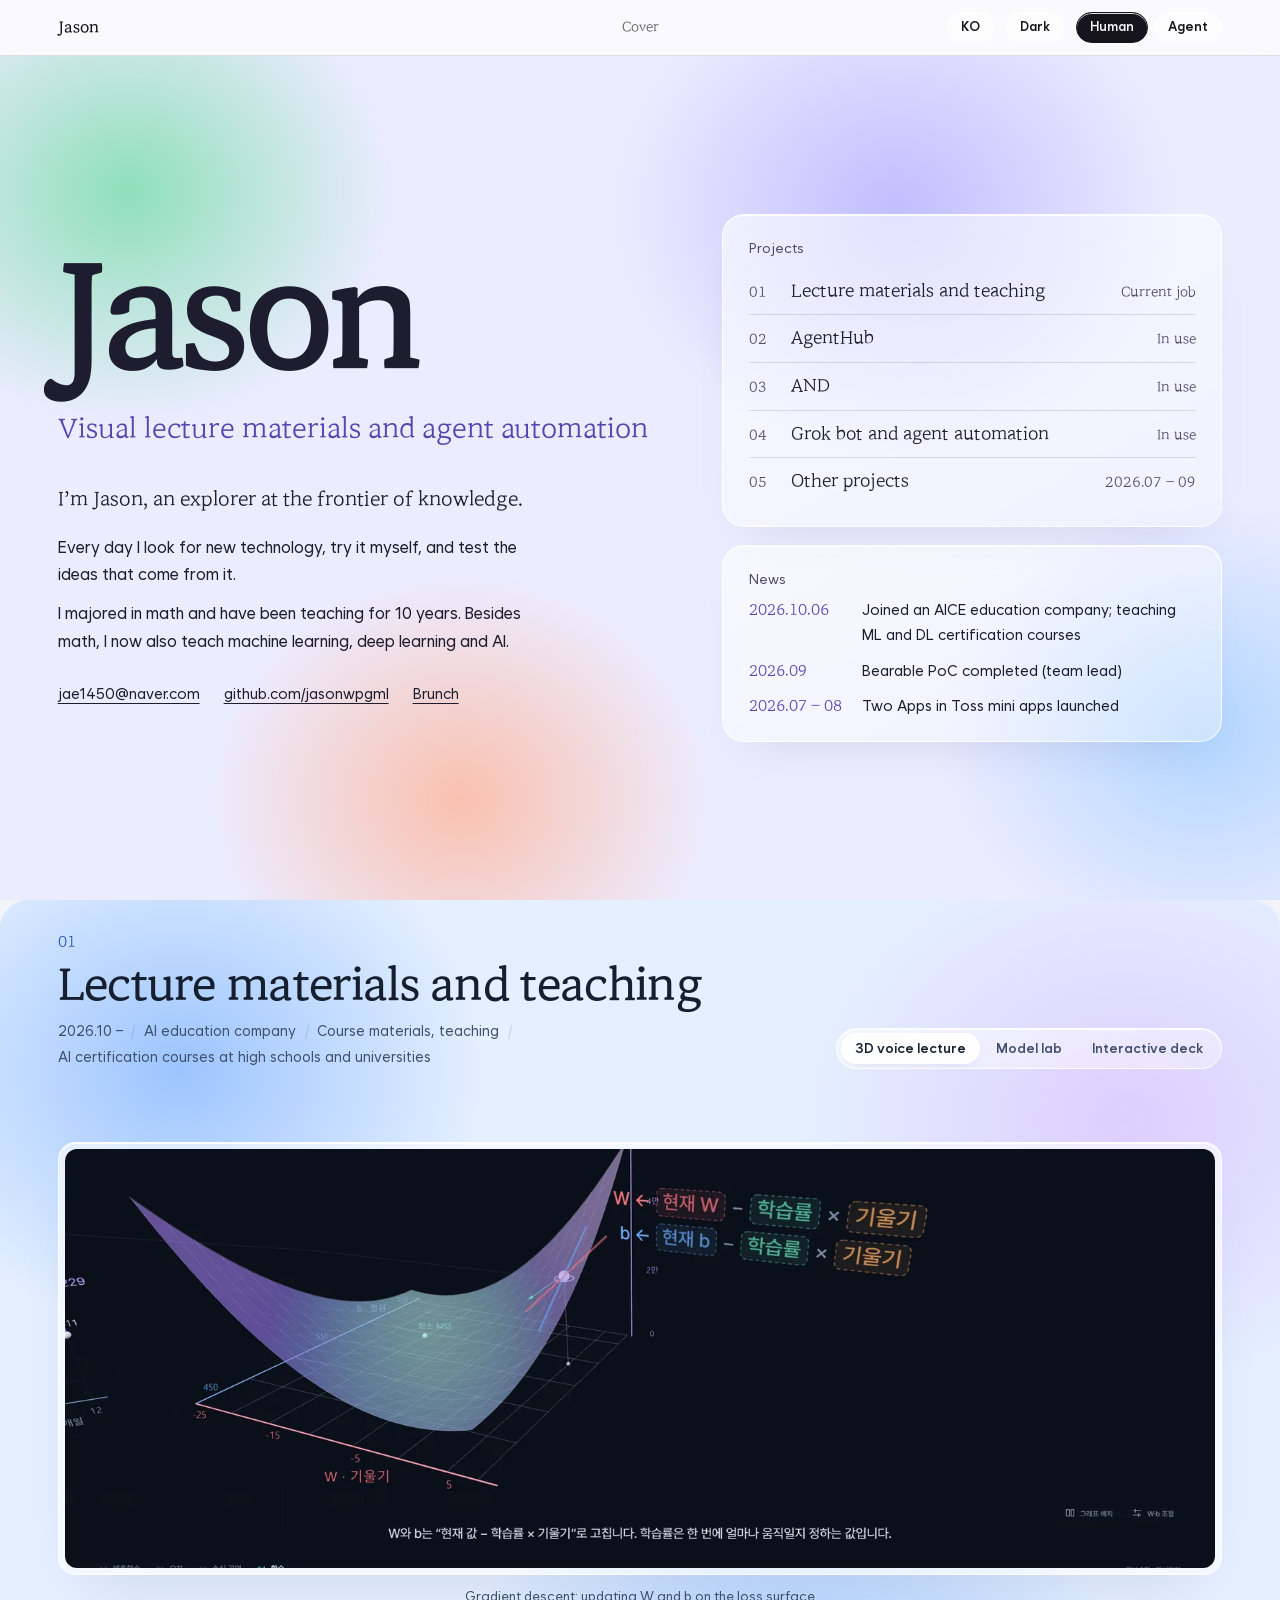
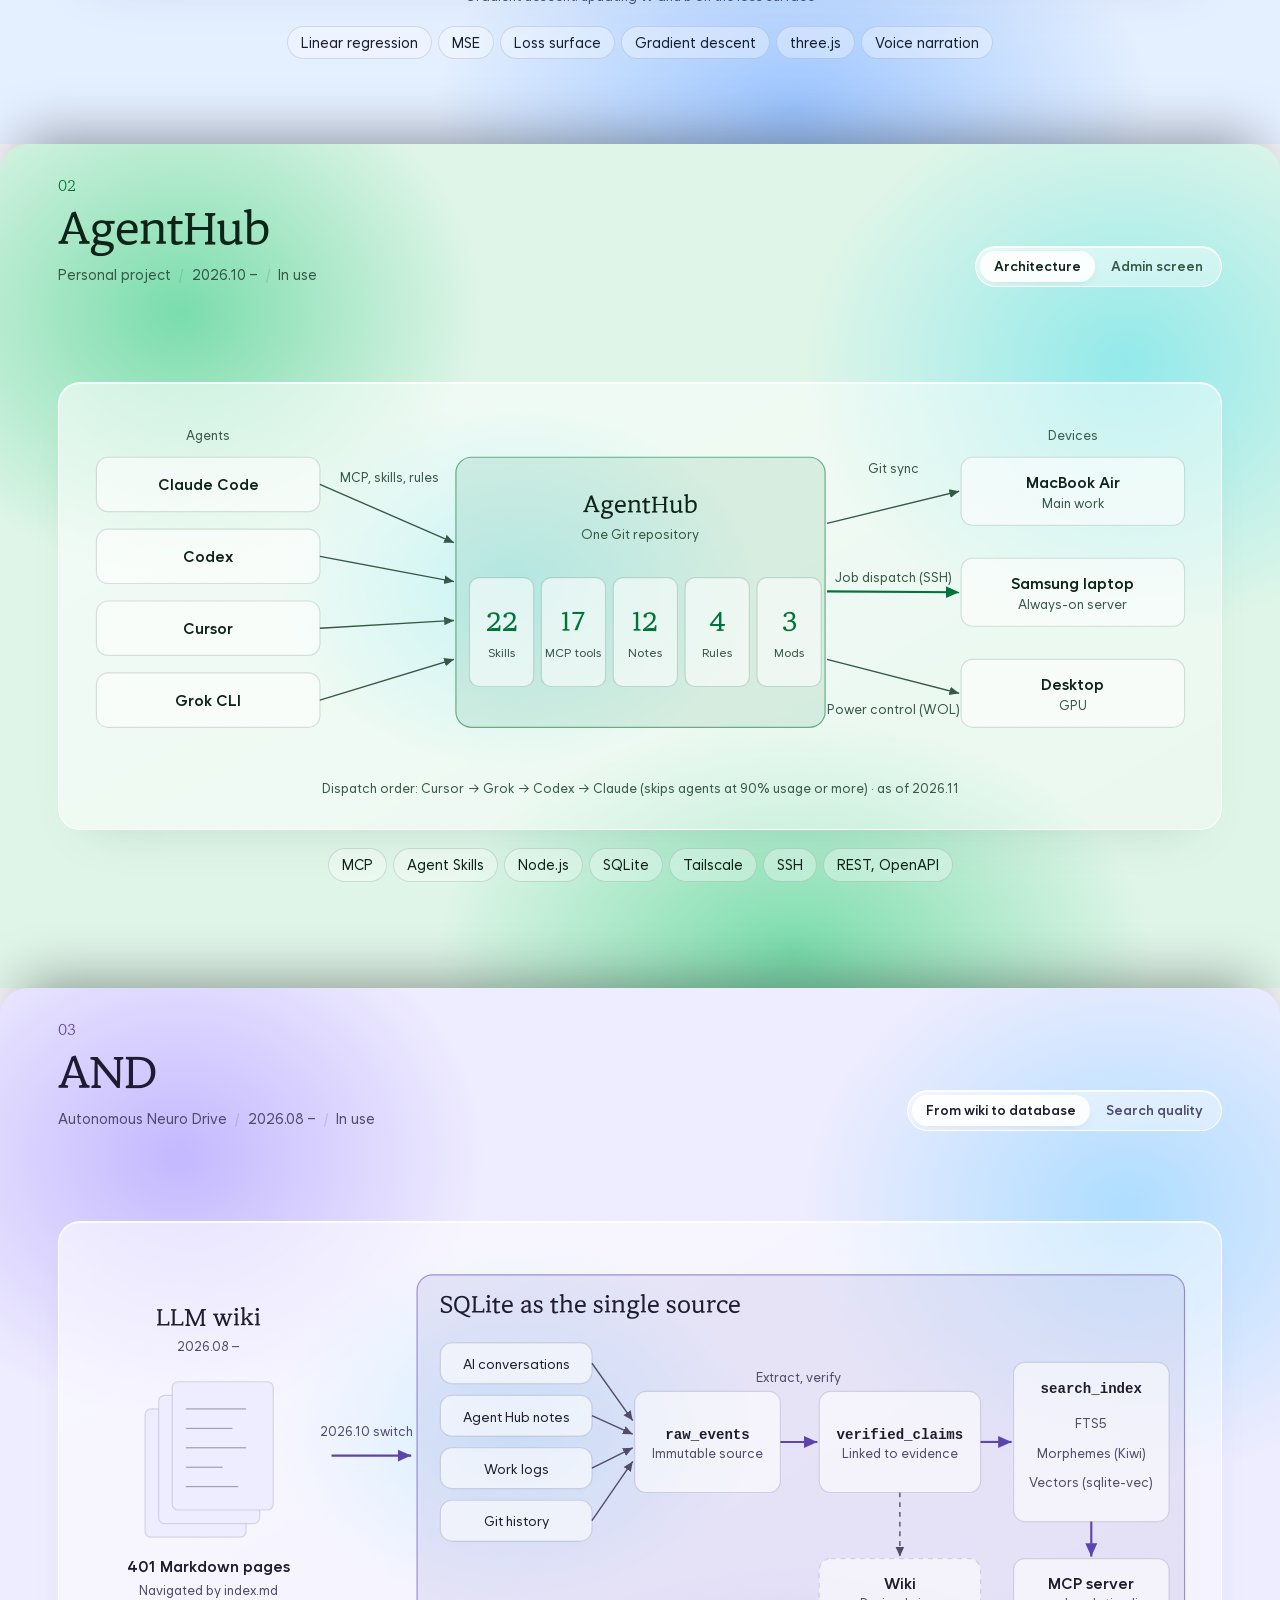
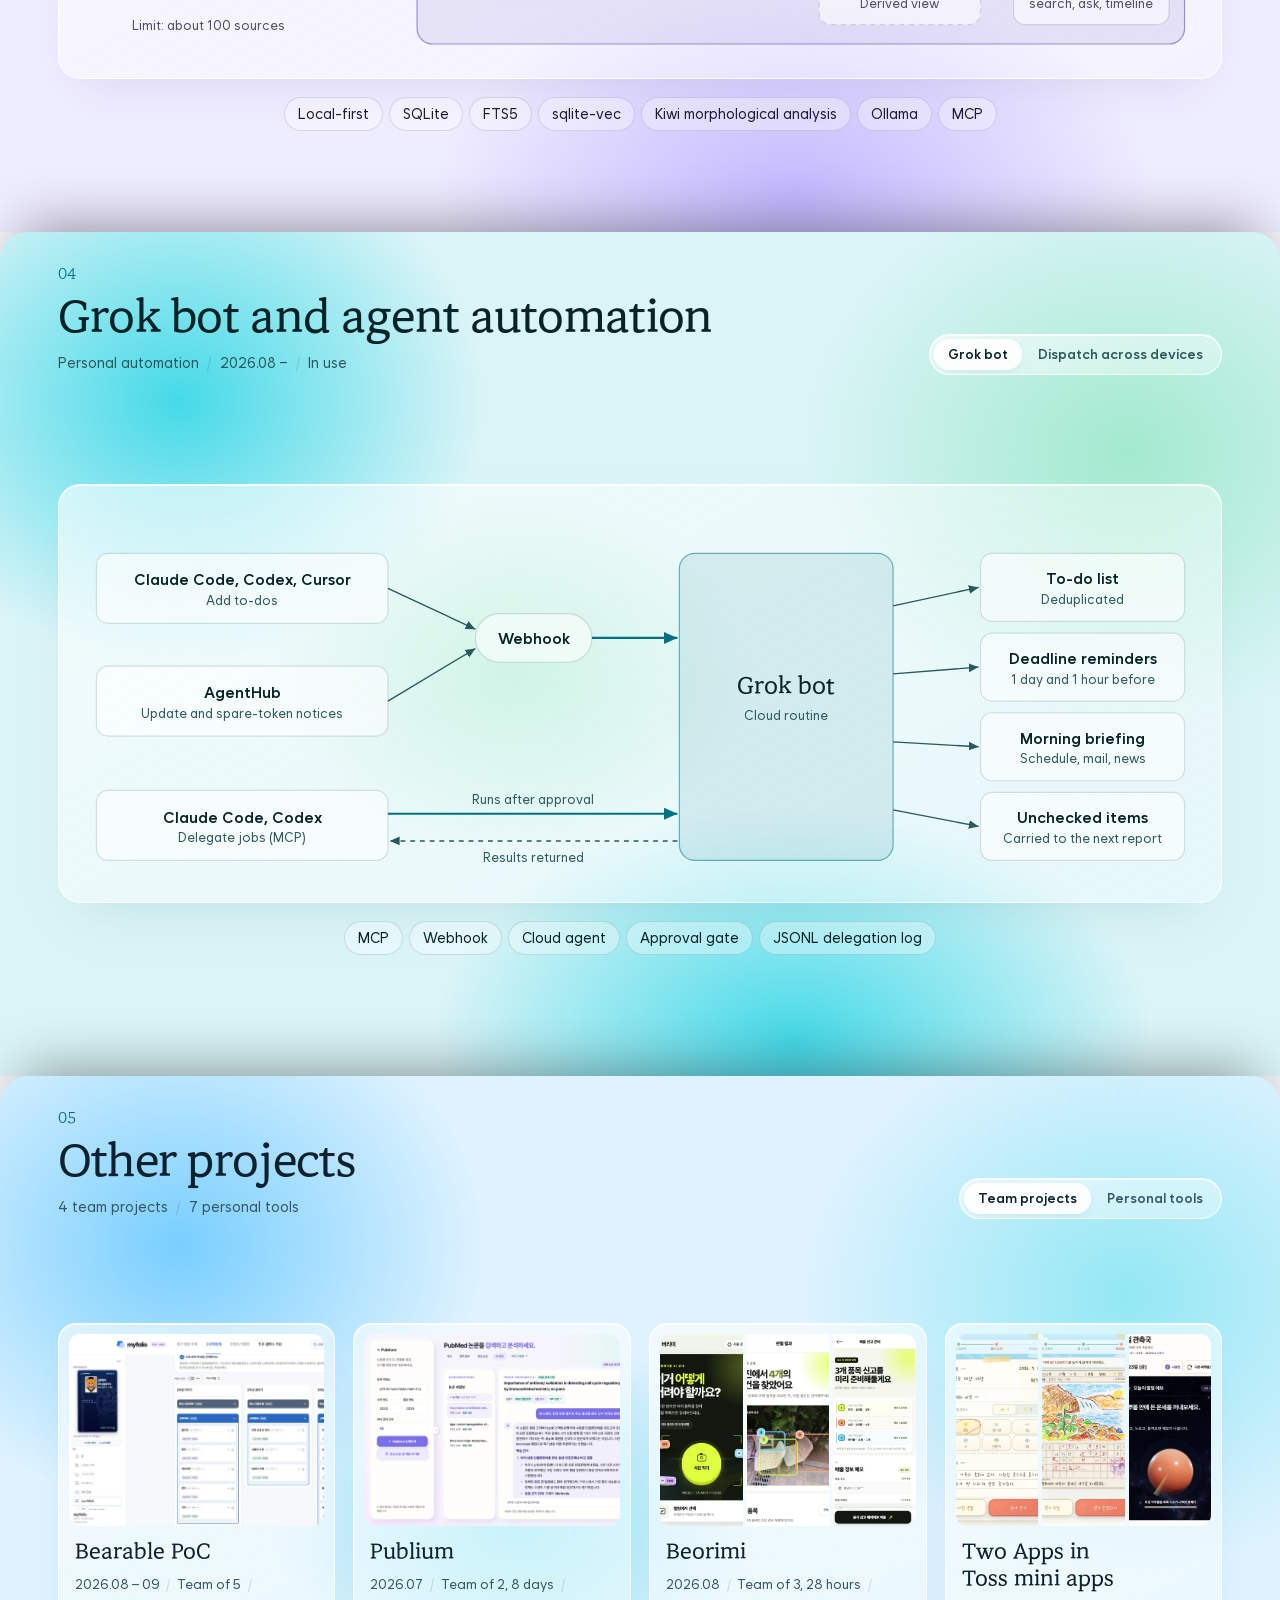
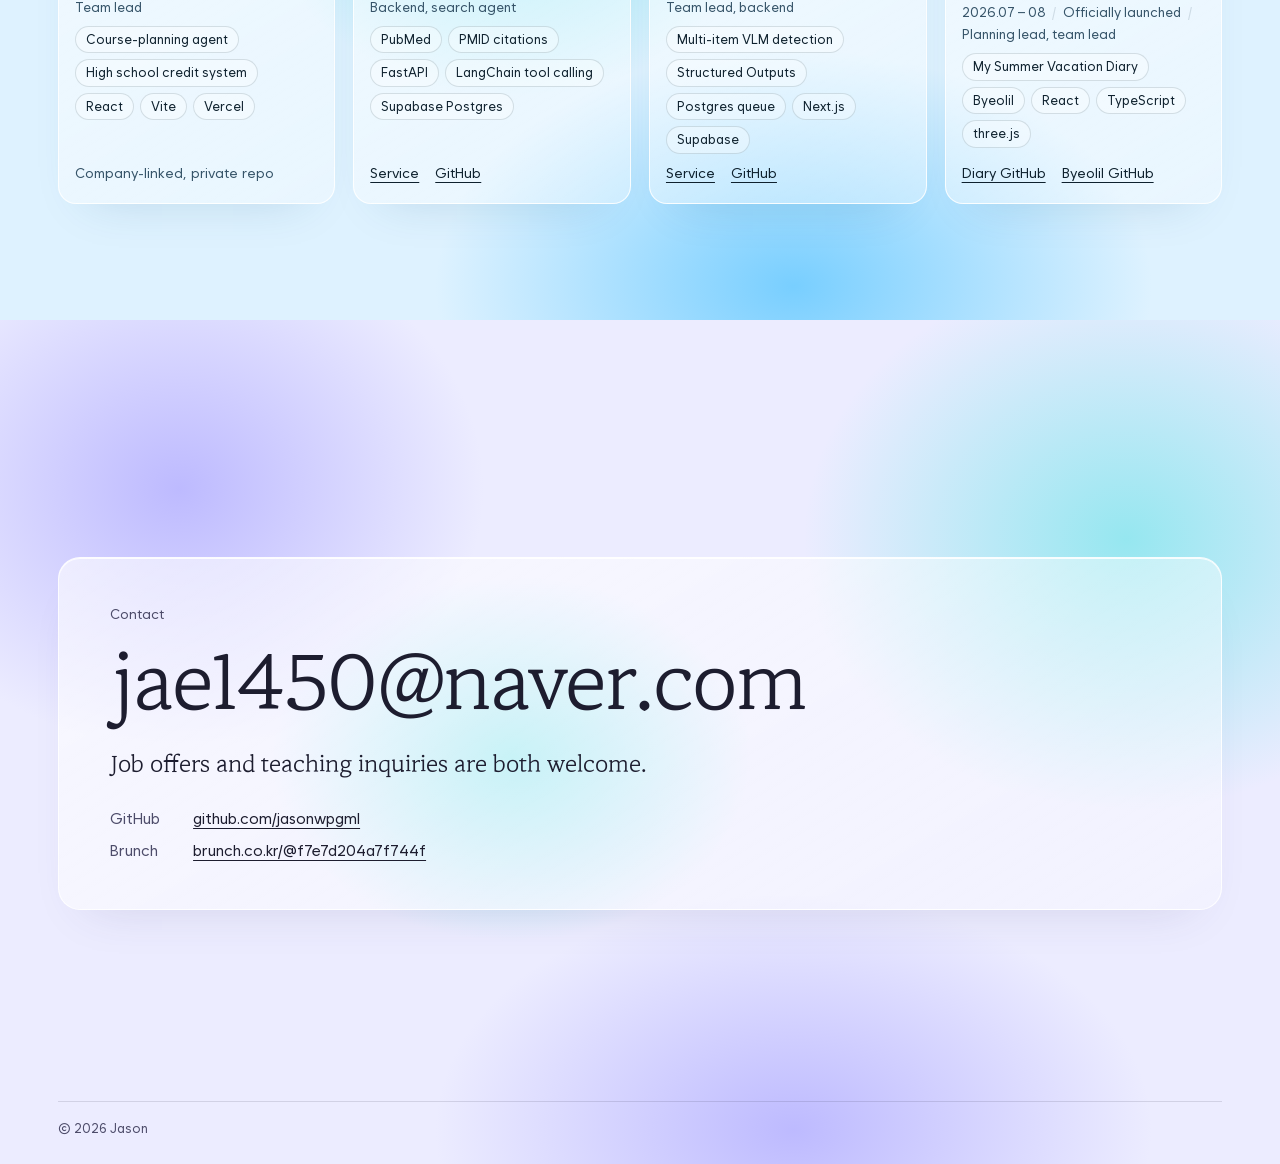
==== commit 7ab20872: "에이전트용 판본 비·얼굴: 시작 넘침 고치고 로딩 줄이기 - 비·얼굴 코드를 스킬 최신본으로: 시작 6~33초에 글자가 평소보다 약 30% 많던 것 해소 - 얼굴 데이터를 가면 전" ====
--- a/en/index.html
+++ b/en/index.html
@@ -258,7 +258,7 @@
 
 /* agent edition: the same facts as a terminal, green on black, with a slow rain in the margins */
 html[data-edition="agent"]{color-scheme:dark;--paper:#030a05;--ink:#c6f6d2;--ink-2:#5fae76;--hair:#16331f;--glass:transparent;--edge:#2f8a4a}
-html[data-edition="agent"] .head{background:rgb(3 10 5/.8)}
+html[data-edition="agent"] .head{background:rgb(3 10 5/.88);-webkit-backdrop-filter:none;backdrop-filter:none}
 html[data-edition="agent"] .sq{border-radius:3px;box-shadow:none}
 .agent{display:none;position:relative;min-height:100svh;padding-block:56px 80px;font:400 14.5px/1.75 var(--mono)}
 .agent pre{position:relative;z-index:1;margin:0 0 0 max(0px,(100% - var(--max)) / 2);white-space:pre-wrap;word-break:break-word;font:inherit;max-width:92ch;
@@ -269,7 +269,8 @@
 .agent .nz{color:#2f8a4a}
 .agent .nz.w{display:inline-block;width:1ic;text-align:center}
 .agent .gh{color:transparent;text-shadow:none}
-.rain{position:fixed;inset:0;width:100%;height:100%;z-index:0;pointer-events:none;display:none}
+/* 100lvh: a phone's address bar folding in and out must not resize the canvas, or the rain is rebuilt from scratch */
+.rain{position:fixed;top:0;left:0;width:100%;height:100%;height:100lvh;z-index:0;pointer-events:none;display:none}
 .face{z-index:0;display:none}
 /* the rain covers the whole screen and the face sits in the middle, behind the text.
    A light veil plus a dark halo around each glyph keeps the text readable on top of it */
@@ -1317,8 +1318,9 @@
   const rainCanvas = document.getElementById('rain'), faceCanvas = document.getElementById('face');
   const PRESET = {"holo": {"enabled": true,"eyeBlink": "led","eyeColor": "#3cff95","eyeCore": "#dcfff0","eyeSize": 1,"eyeSpread": 1,"eyeY": 0.03,"look": "glyph","model": "mask","sweep": true,"view": "wall"},"options": {"bloom": 1.3,"charset": "ascii","color": "hgrad","density": 0.6,"depth": true,"intensity": 0.9,"intercept": true,"parallax": true,"scale": 0.55,"scan": true,"scatter": true,"speed": 0.9,"tail": 1.35,"vignette": true}};
   let mx = null, loading = null, faceTimer = 0;
-  const load = () => loading ??= ['../matrix/wallpaper-matrix.js', '../matrix/matrix-hologram-data.js', '../matrix/matrix-hologram.js'].reduce((p, src) =>
-    p.then(() => new Promise((ok, no) => { const s = document.createElement('script'); s.src = src; s.onload = ok; s.onerror = no; document.head.append(s); })), Promise.resolve());
+  // The three files download together and run in order (async = false). The data file holds the mask only; this page never shows the full head.
+  const load = () => loading ??= Promise.all(['../matrix/wallpaper-matrix.js', '../matrix/matrix-hologram-data-mask.js', '../matrix/matrix-hologram.js'].map(src =>
+    new Promise((ok, no) => { const s = document.createElement('script'); s.src = src; s.async = false; s.onload = ok; s.onerror = no; document.head.append(s); })));
   const placeFace = () => ({ room: innerWidth >= 700, anchor: [0.5, 0.52], size: 1 }); // in the middle of the screen; phones get the rain only
   const runRain = async on => {
     clearTimeout(faceTimer);
@@ -1410,6 +1412,8 @@
   };
   bHuman.addEventListener('click', () => go('human', bHuman));
   bAgent.addEventListener('click', () => go('agent', bAgent));
+  // Fetch the rain and face scripts as soon as the pointer or focus reaches the button, so the first open does not wait on the network.
+  for (const ev of ['pointerenter', 'focus', 'touchstart']) bAgent.addEventListener(ev, () => load().catch(() => { loading = null; }), { once: true, passive: true });
   let saved = 'human';
   try { saved = localStorage.getItem('edition') || 'human'; } catch {}
   if (location.hash === '#agent') saved = 'agent';
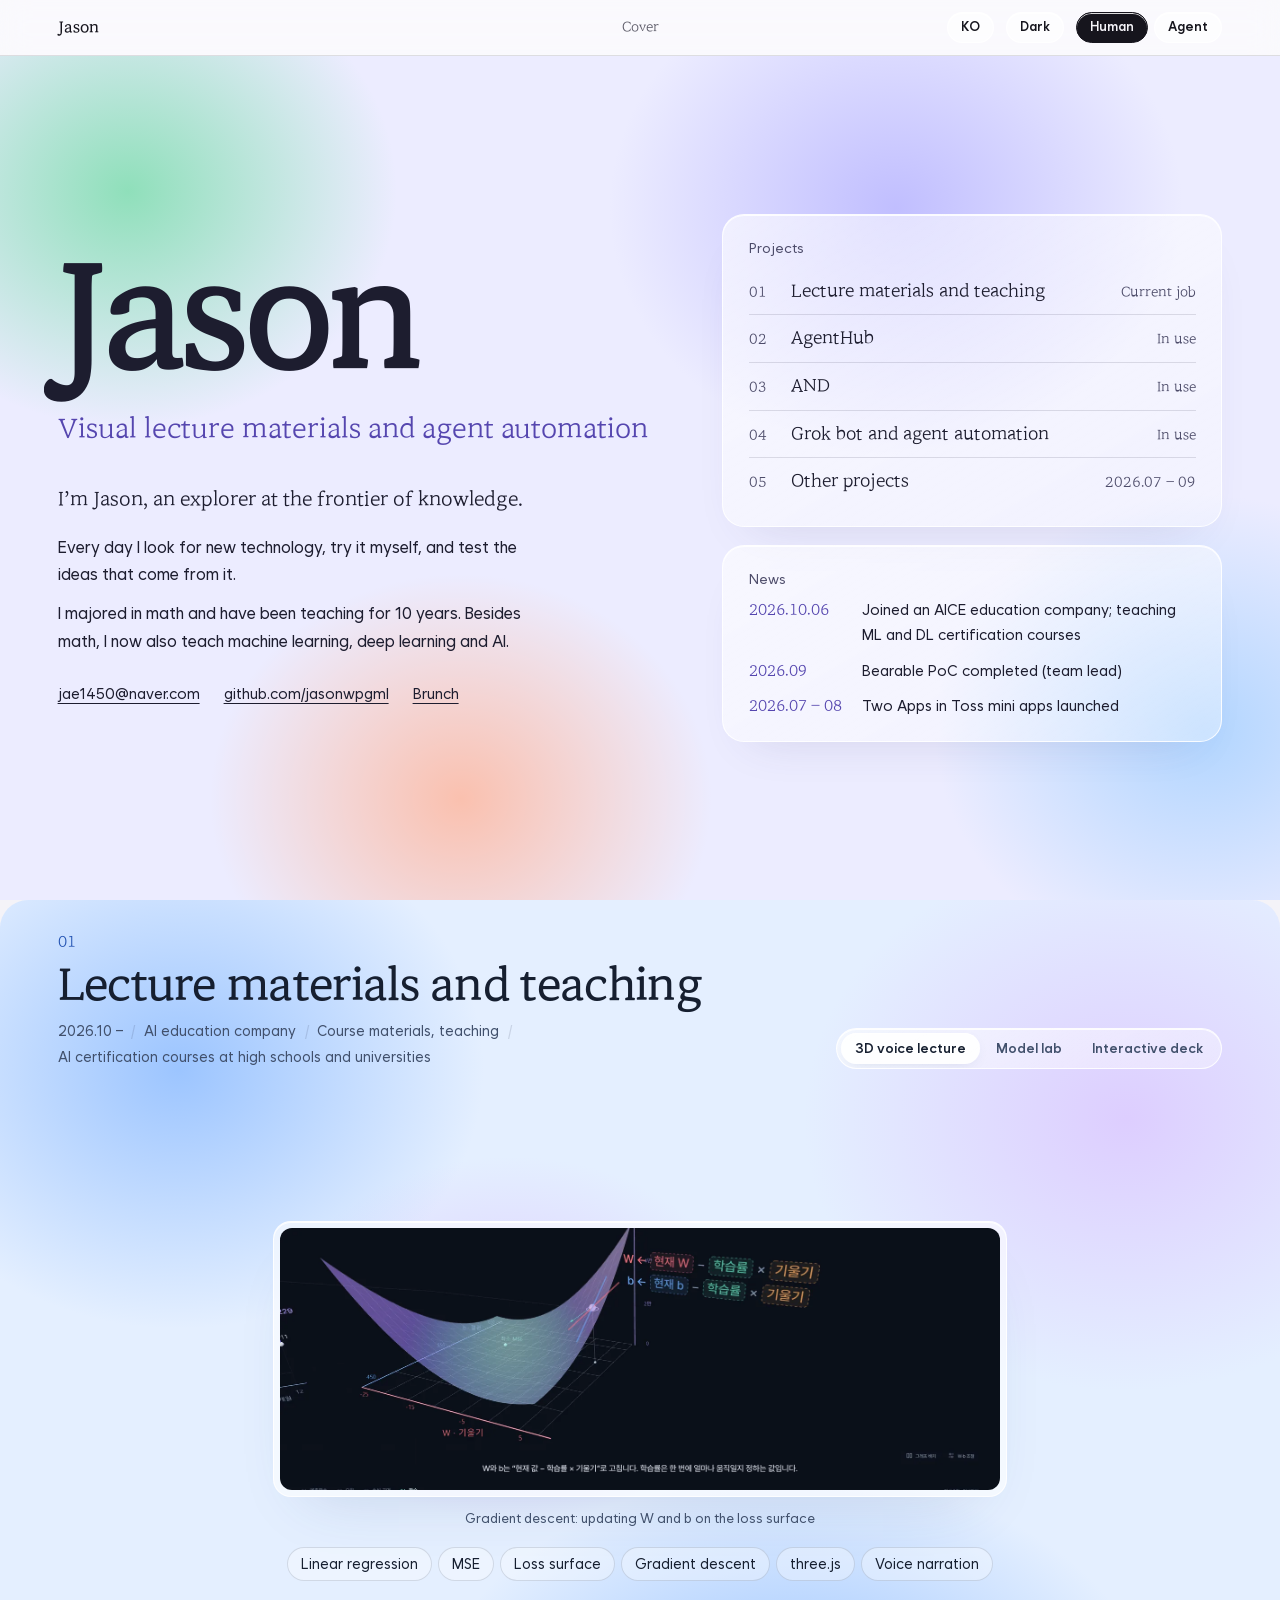
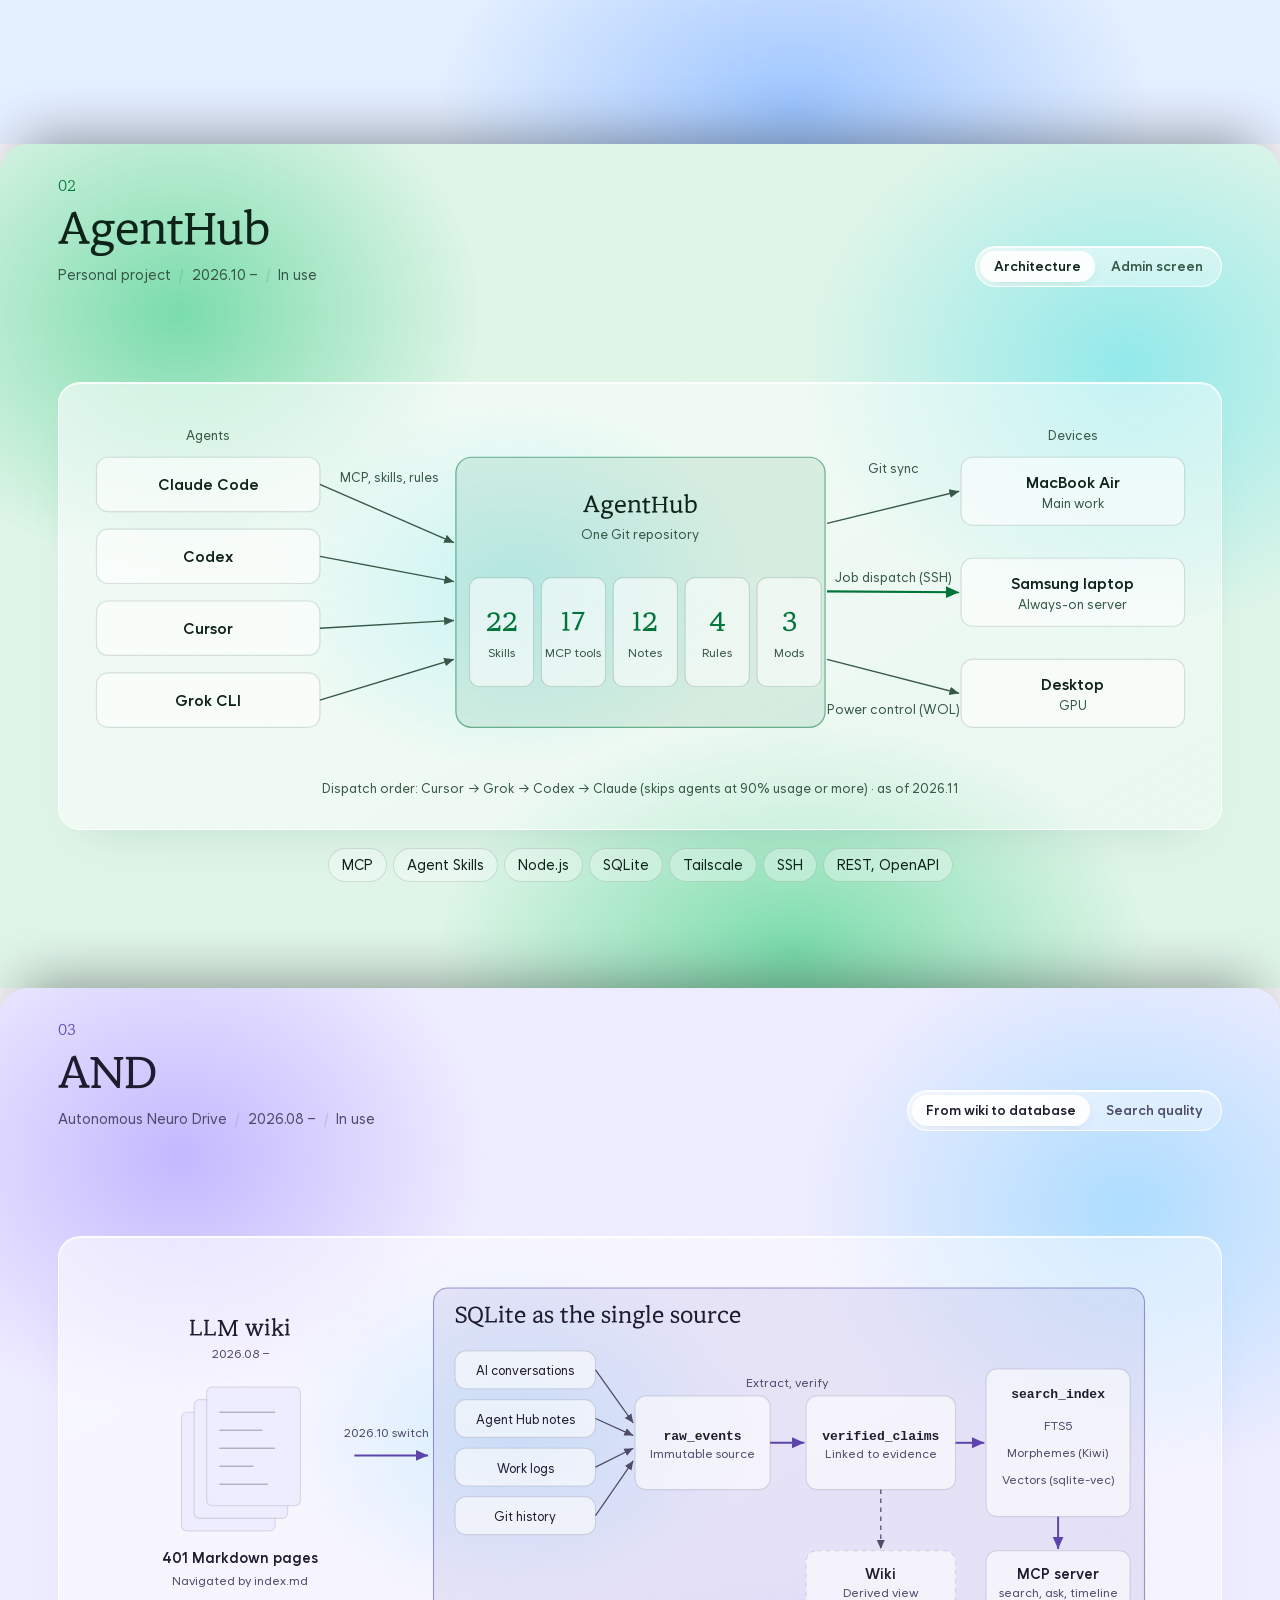
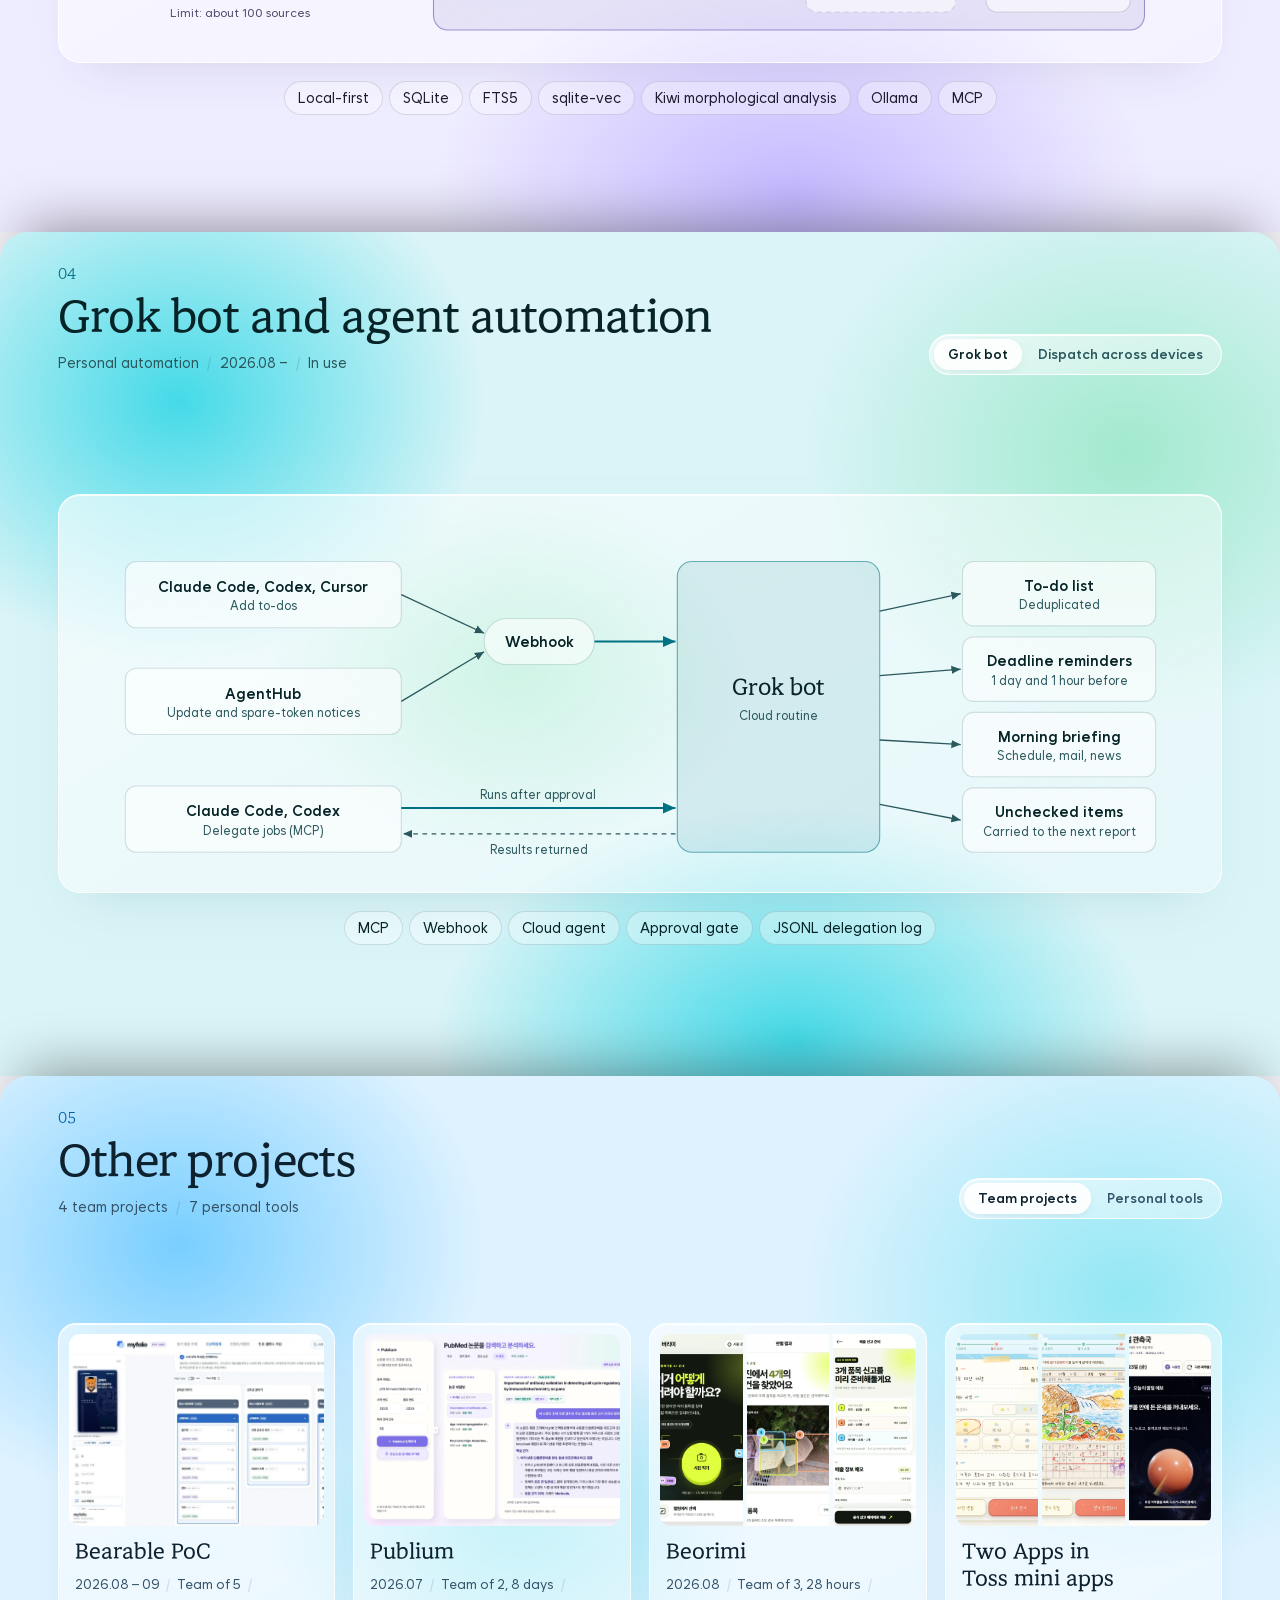
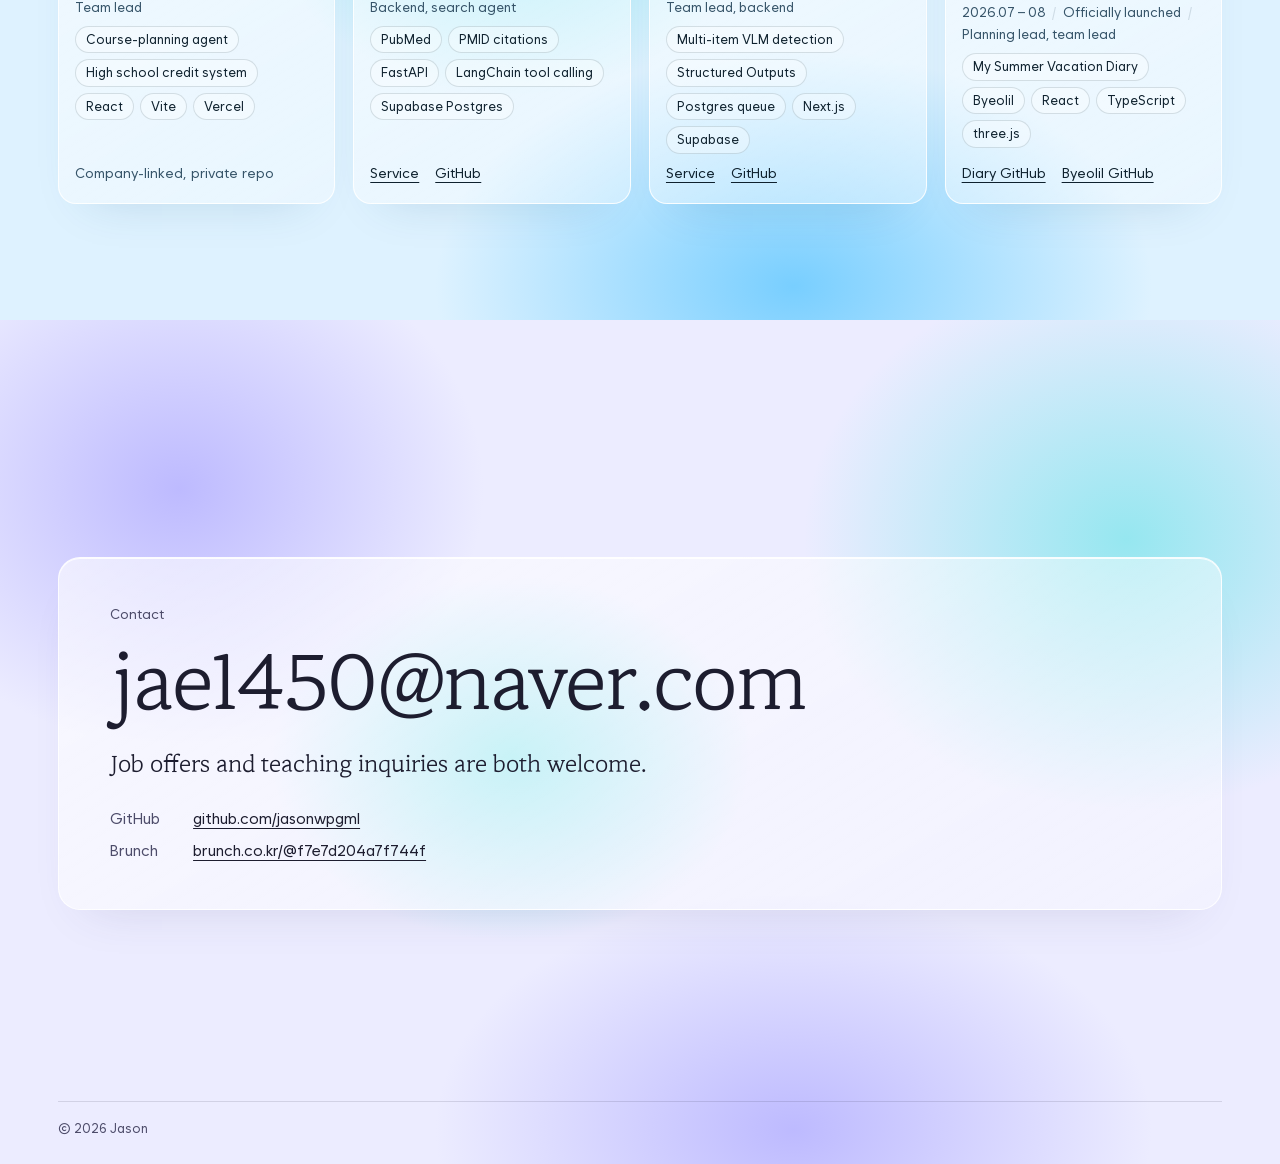
==== commit 4f96d766: "쓰지 않는 전체 머리 모델과 그 출처 표기 지우기 에이전트용 판본은 가면 모델만 불러온다. 전체 머리 데이터(428KB)와 Lee Perry-Smith 라이선스 파일, 화면 아래 " ====
--- a/en/index.html
+++ b/en/index.html
@@ -617,7 +617,7 @@
 <canvas class="face" id="face" aria-hidden="true"></canvas>
 <section class="agent wrap" aria-label="Agent edition">
   <pre id="agent-out" data-no-matrix></pre>
-  <p class="credit" data-no-matrix>Background: matrix rain and a hologram face (my own dynamic-css-motion skill). Face model: MediaPipe face mesh (Apache 2.0), "Infinite, 3D Head Scan" by Lee Perry-Smith (<a href="https://creativecommons.org/licenses/by/3.0/">CC BY 3.0</a>). Expression tracking: MediaPipe Face Landmarker (Apache 2.0). Licenses: <a href="../matrix/licenses/MediaPipe-LICENSE.txt">MediaPipe</a>, <a href="../matrix/licenses/LeePerrySmith_License.txt">Lee Perry-Smith</a></p>
+  <p class="credit" data-no-matrix>Background: matrix rain and a hologram face (my own dynamic-css-motion skill). Face model: MediaPipe face mesh (Apache 2.0). Expression tracking: MediaPipe Face Landmarker (Apache 2.0). License: <a href="../matrix/licenses/MediaPipe-LICENSE.txt">MediaPipe</a></p>
   <div class="void" aria-hidden="true"></div>
   <div class="orb-wrap" data-no-matrix><button type="button" class="orb" id="face-secret" aria-label="Link your facial expression with the camera (face.link)"></button></div>
 </section>
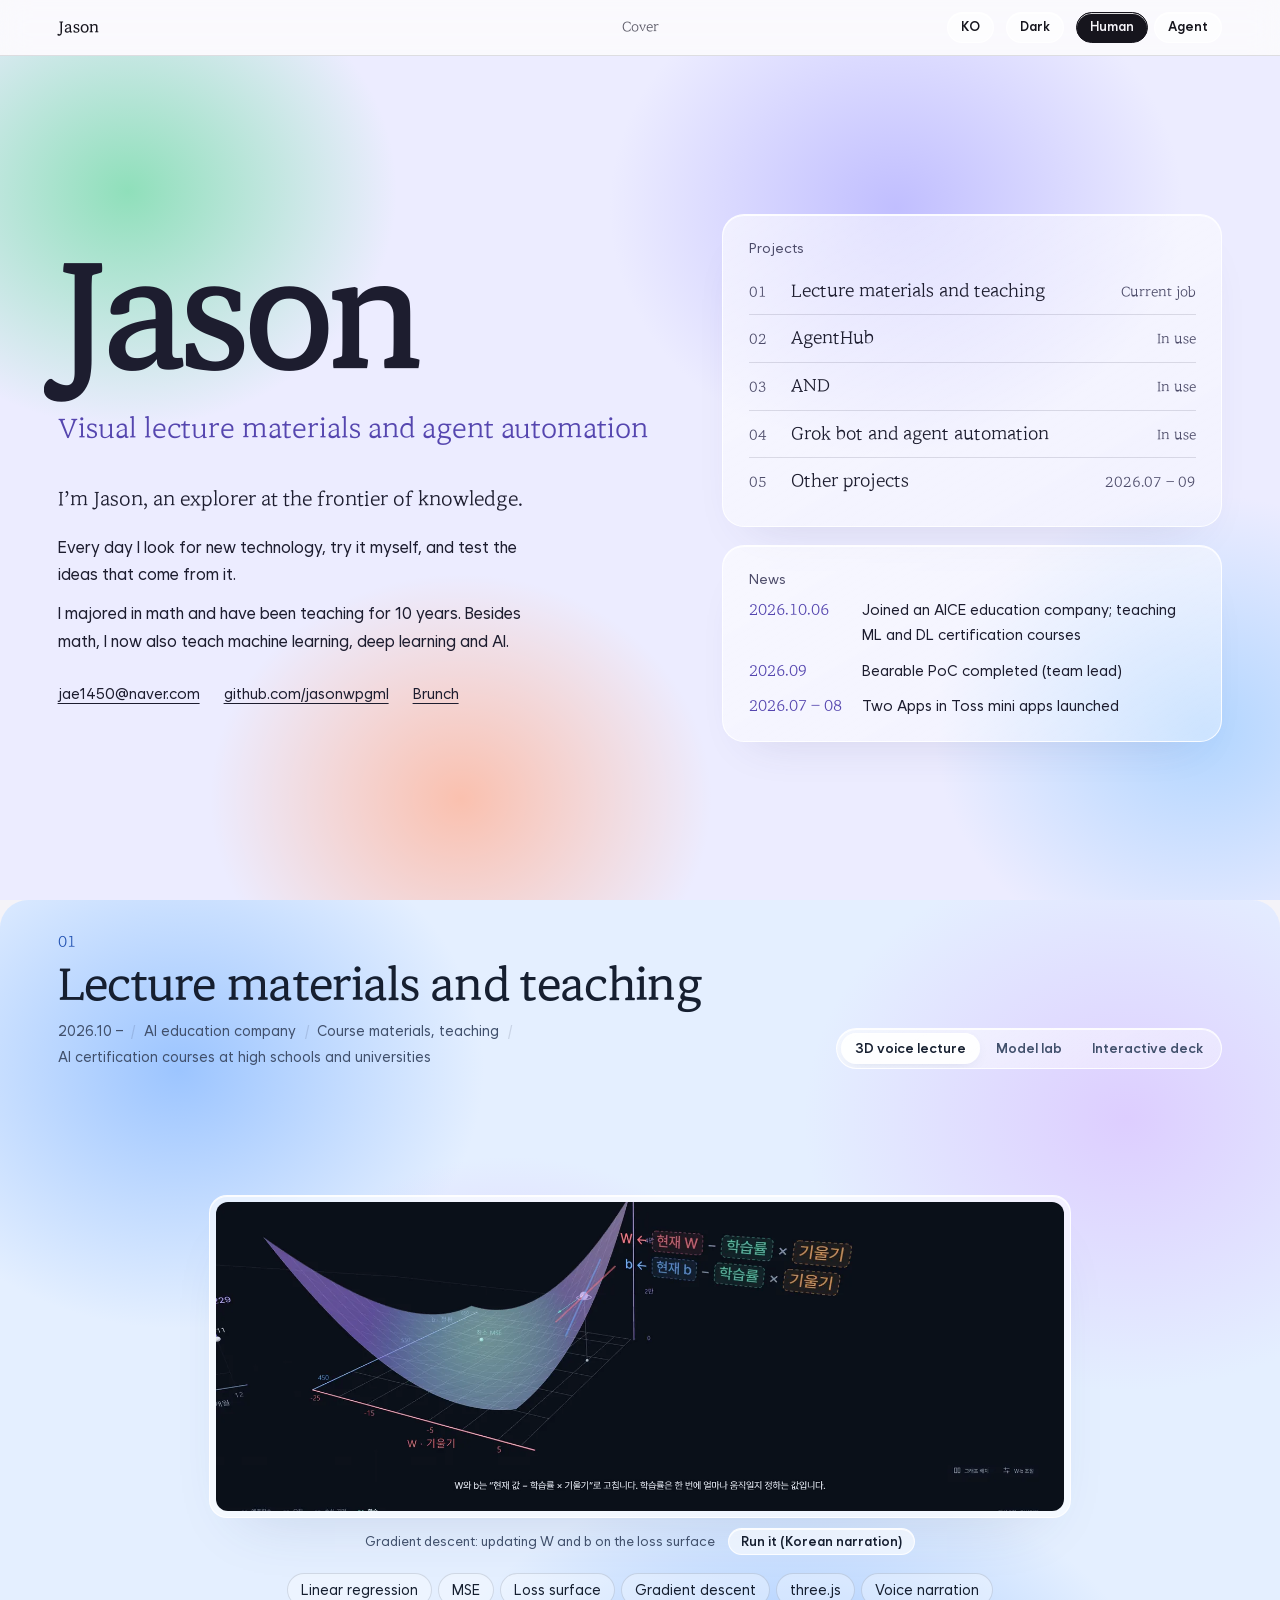
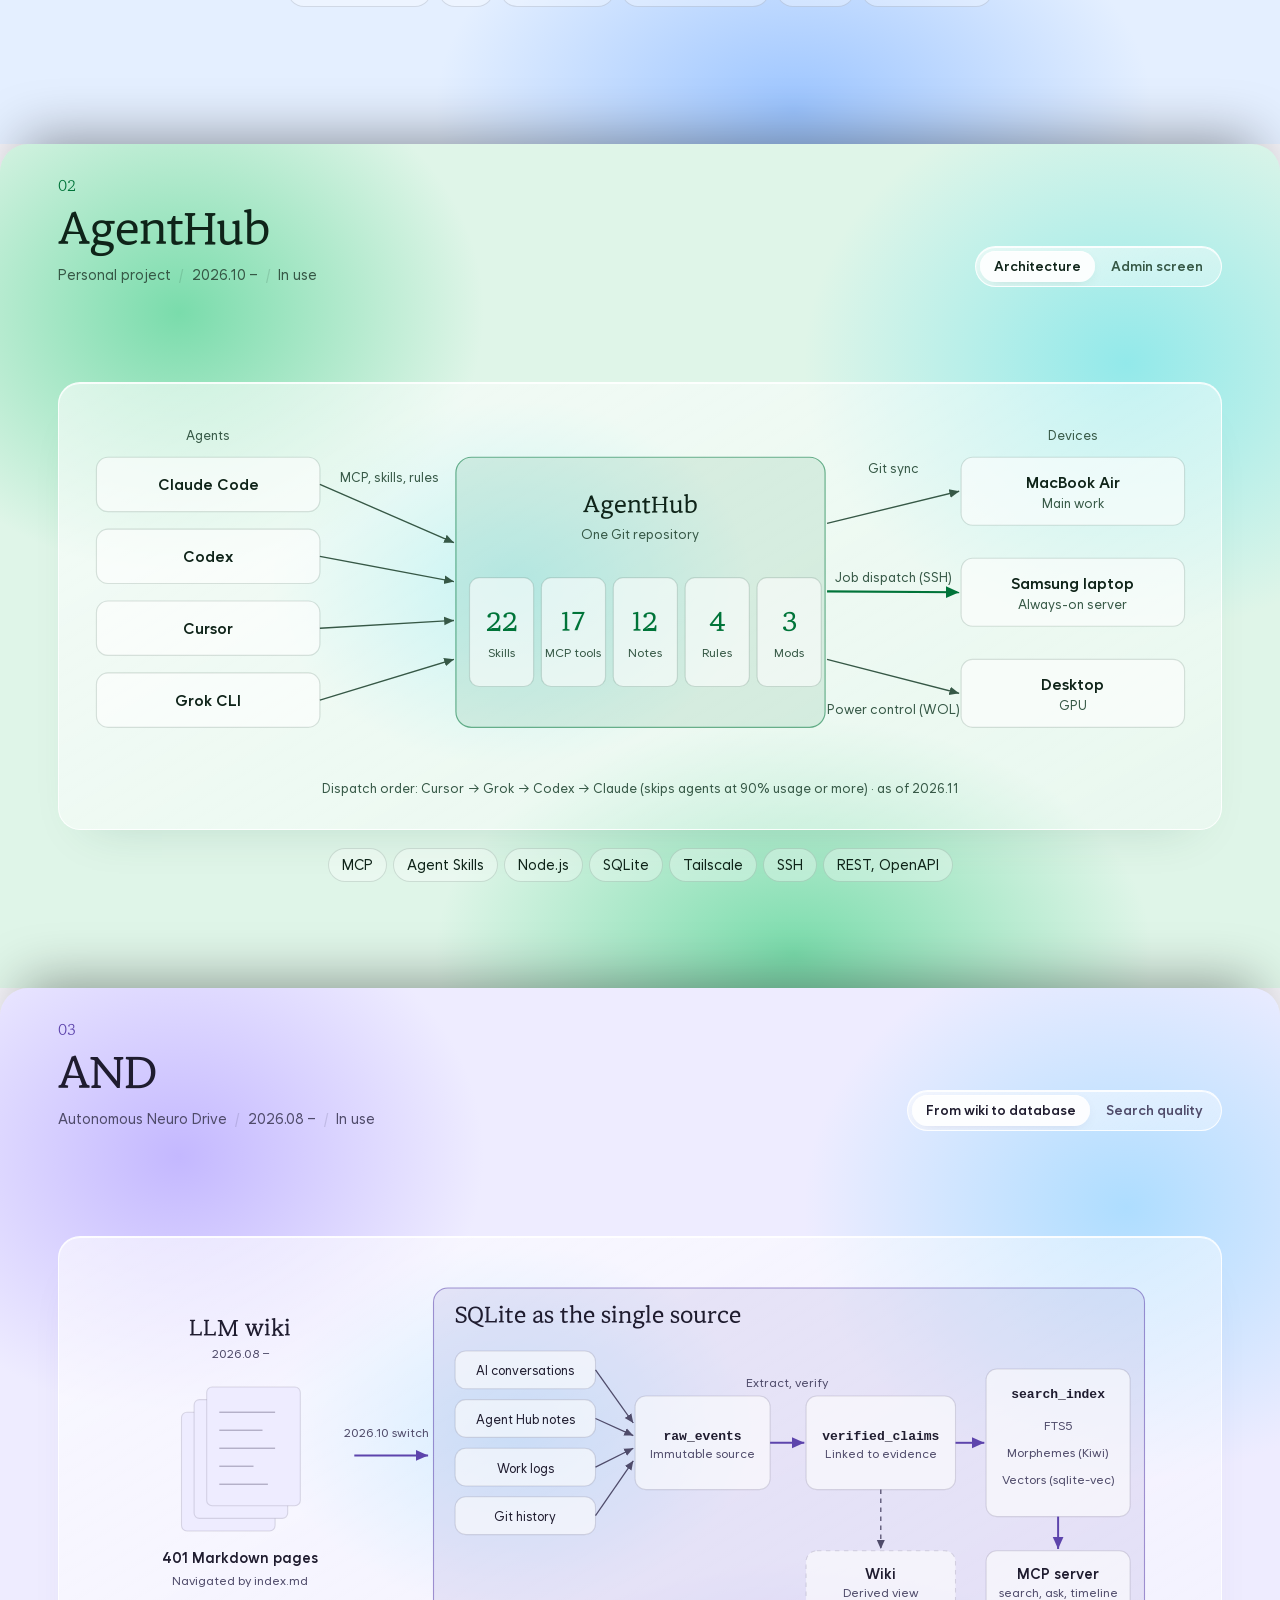
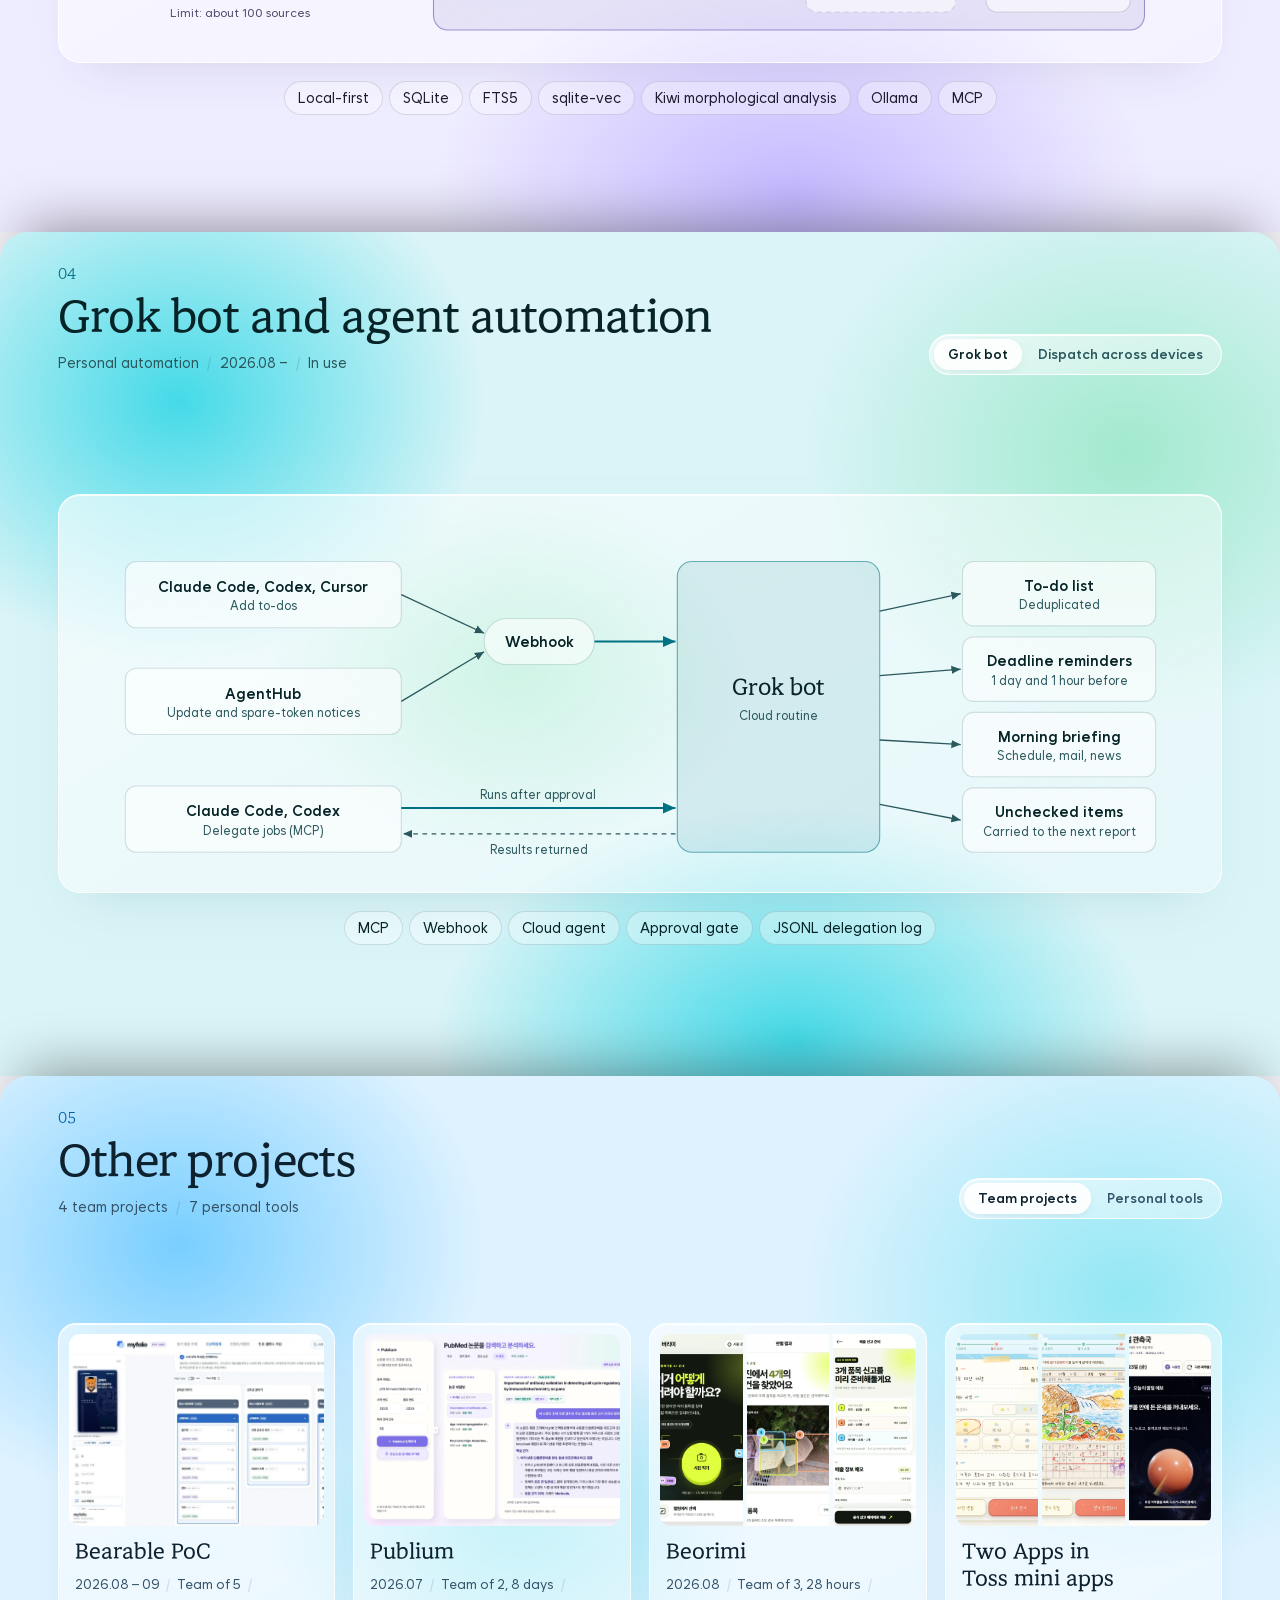
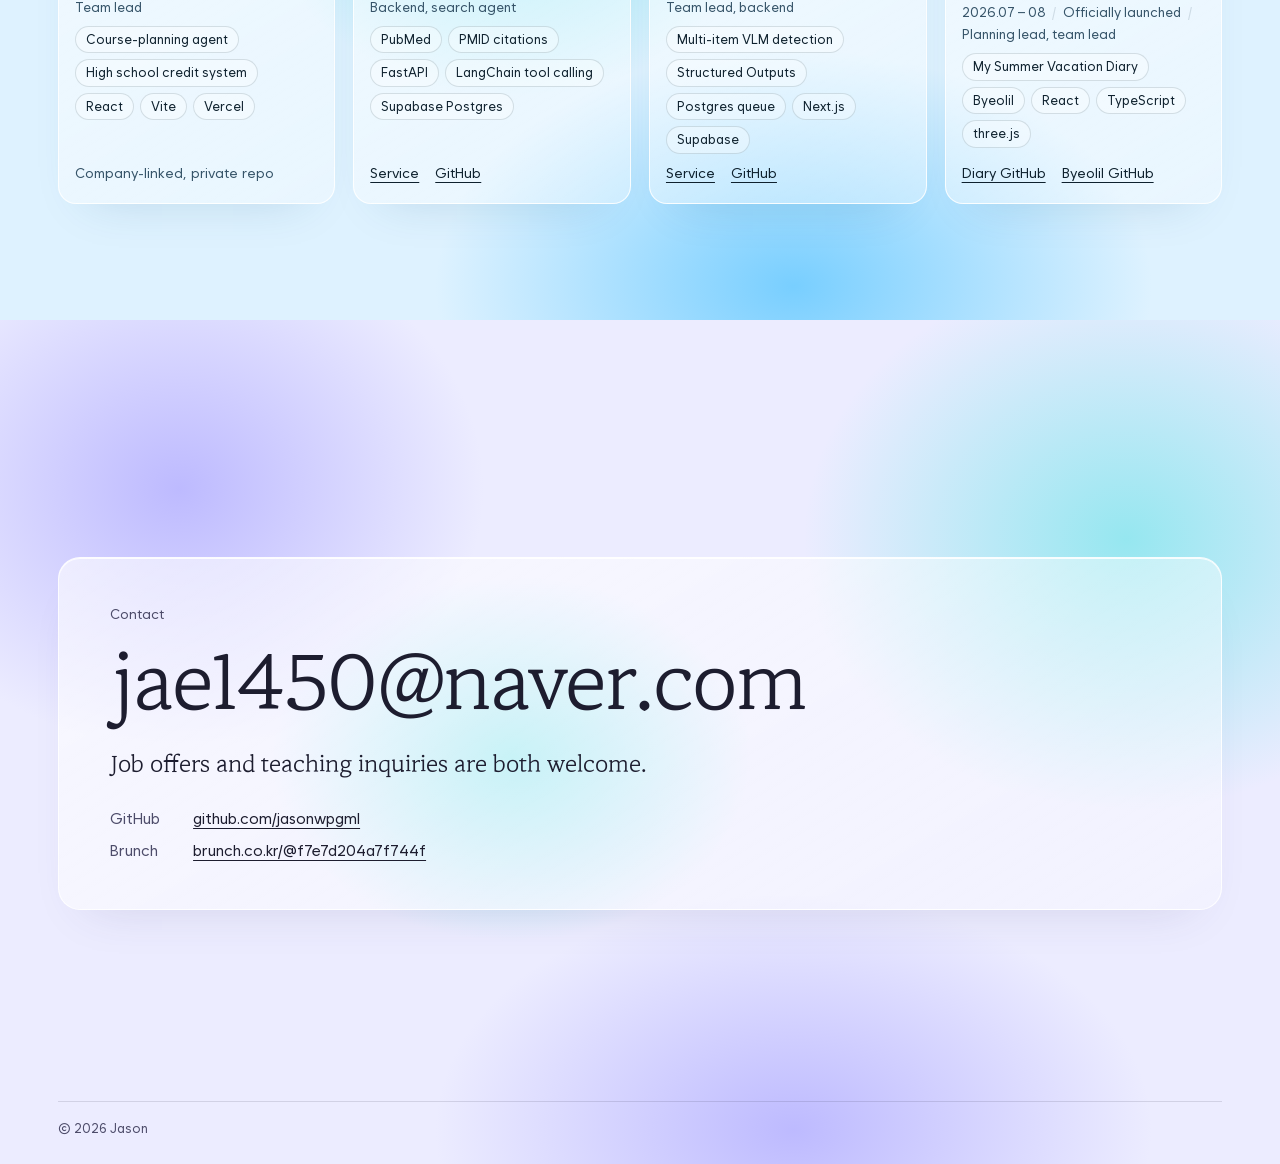
==== commit b1ca27d8: "Add the 3D linear regression lecture as a page that runs lecture-3d/ holds the voice lecture (three." ====
--- a/en/index.html
+++ b/en/index.html
@@ -185,6 +185,8 @@
 .gal{display:grid;grid-template-columns:repeat(var(--n,1),minmax(0,1fr));gap:clamp(10px,1.4vw,18px);width:100%;align-items:start}
 .gal:not(.one) .frame{width:100%}
 .gal .frame img{width:100%}
+.shot .run{display:inline-block;margin-left:10px;padding:3px 12px;border-radius:999px;border:1px solid var(--edge);background:var(--glass);color:var(--ink);font:600 13px/1.5 var(--sans);text-decoration:none;box-shadow:inset 0 1px 0 var(--edge)}
+.shot .run:hover{background:light-dark(rgb(255 255 255/.8),rgb(255 255 255/.14))}
 .gal.one .frame img{width:auto;max-width:100%;max-height:calc(var(--room,70svh) - 128px)}
 .gal.lead{grid-template-columns:minmax(0,2.1fr) minmax(0,1fr);max-width:calc((var(--room,70svh) - 86px) * 2.4)}
 .gal.lead .shot:first-child{grid-row:span 2}
@@ -448,7 +450,7 @@
   <div class="track">
     <section class="pane" data-tab="3D voice lecture">
       <div class="viz">
-        <div class="gal one"><figure class="shot"><span class="frame"><img src="../img/lecture-3d-gradient.webp" width="1600" height="583" alt="Gradient descent scene from the 3D linear regression lecture. Over a purple loss surface, the update rule subtracts learning rate times gradient from the current W and b." loading="lazy"></span><figcaption>Gradient descent: updating W and b on the loss surface</figcaption></figure></div><ul class="chips big"><li>Linear regression</li><li>MSE</li><li>Loss surface</li><li>Gradient descent</li><li>three.js</li><li>Voice narration</li></ul>
+        <div class="gal one"><figure class="shot"><span class="frame"><img src="../img/lecture-3d-gradient.webp" width="1600" height="583" alt="Gradient descent scene from the 3D linear regression lecture. Over a purple loss surface, the update rule subtracts learning rate times gradient from the current W and b." loading="lazy"></span><figcaption>Gradient descent: updating W and b on the loss surface <a class="run" href="../lecture-3d/">Run it (Korean narration)</a></figcaption></figure></div><ul class="chips big"><li>Linear regression</li><li>MSE</li><li>Loss surface</li><li>Gradient descent</li><li>three.js</li><li>Voice narration</li></ul>
       </div>
     </section>
     <section class="pane" data-tab="Model lab">
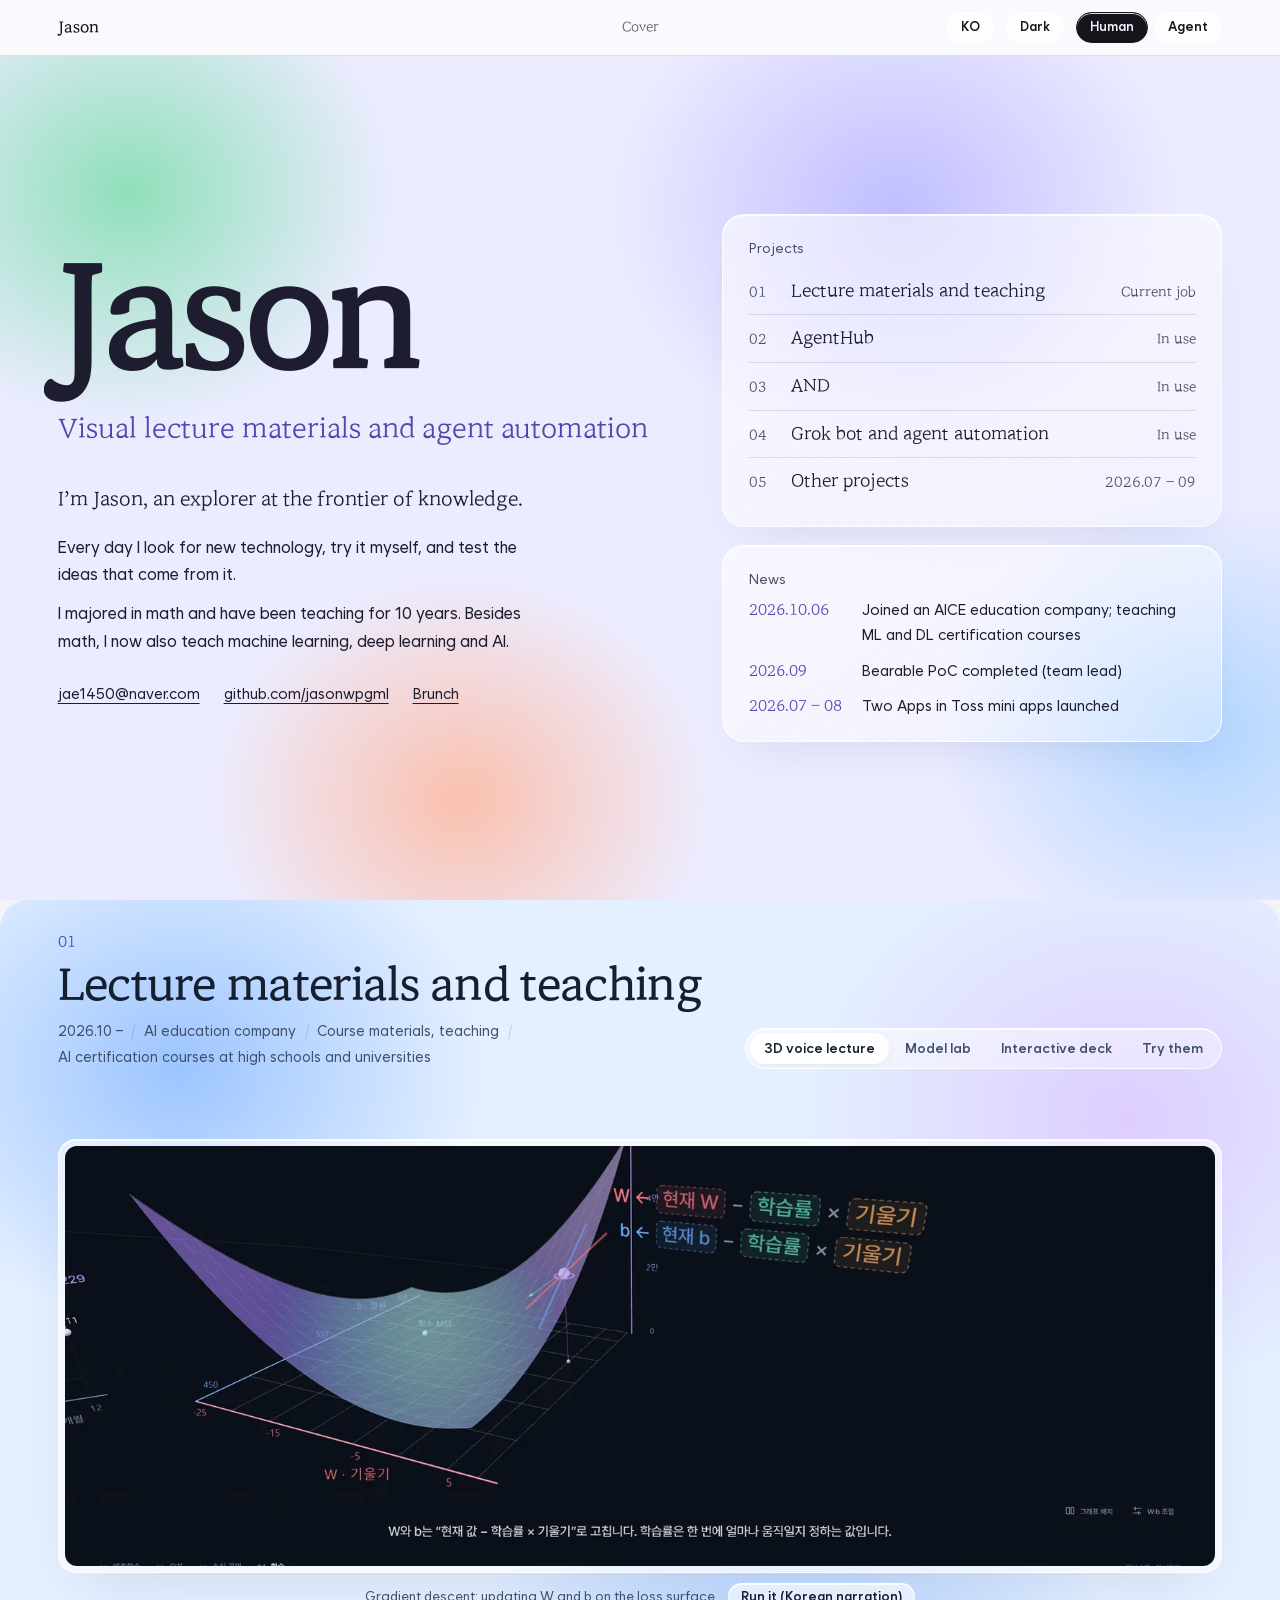
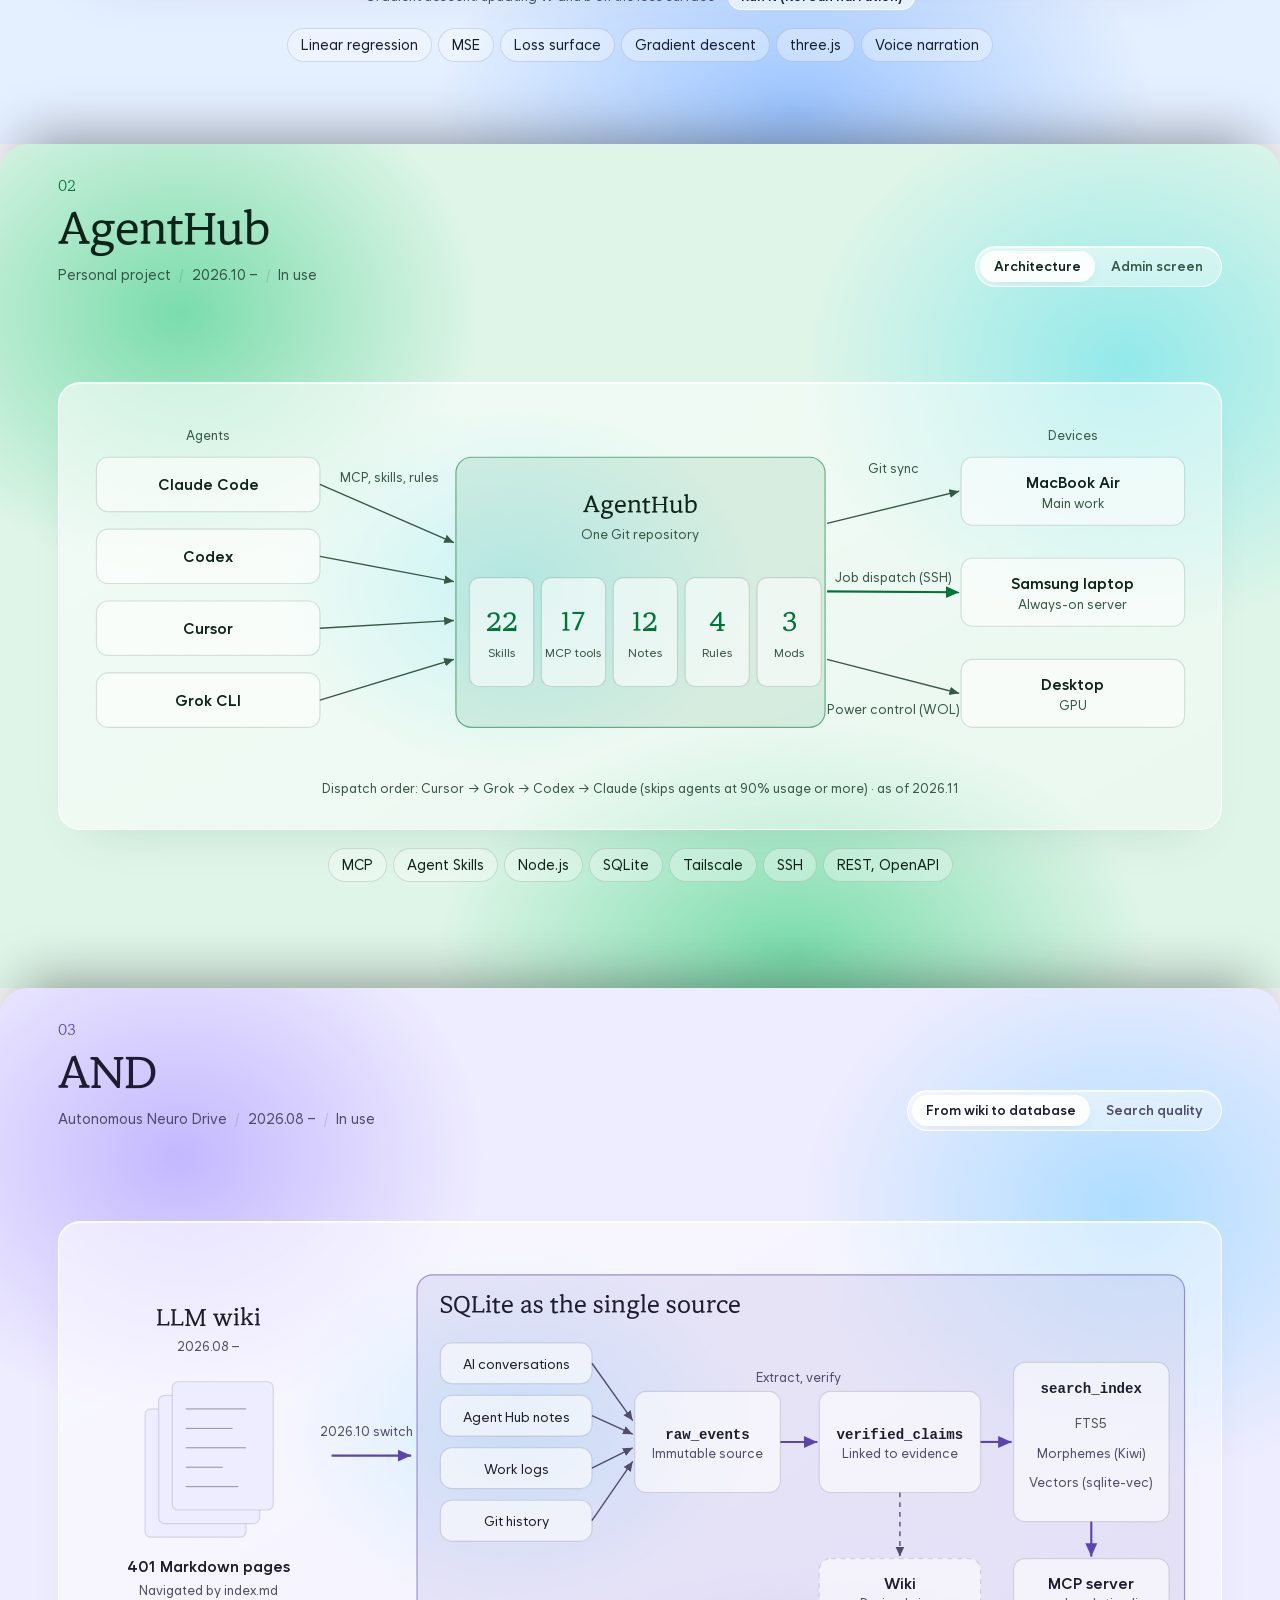
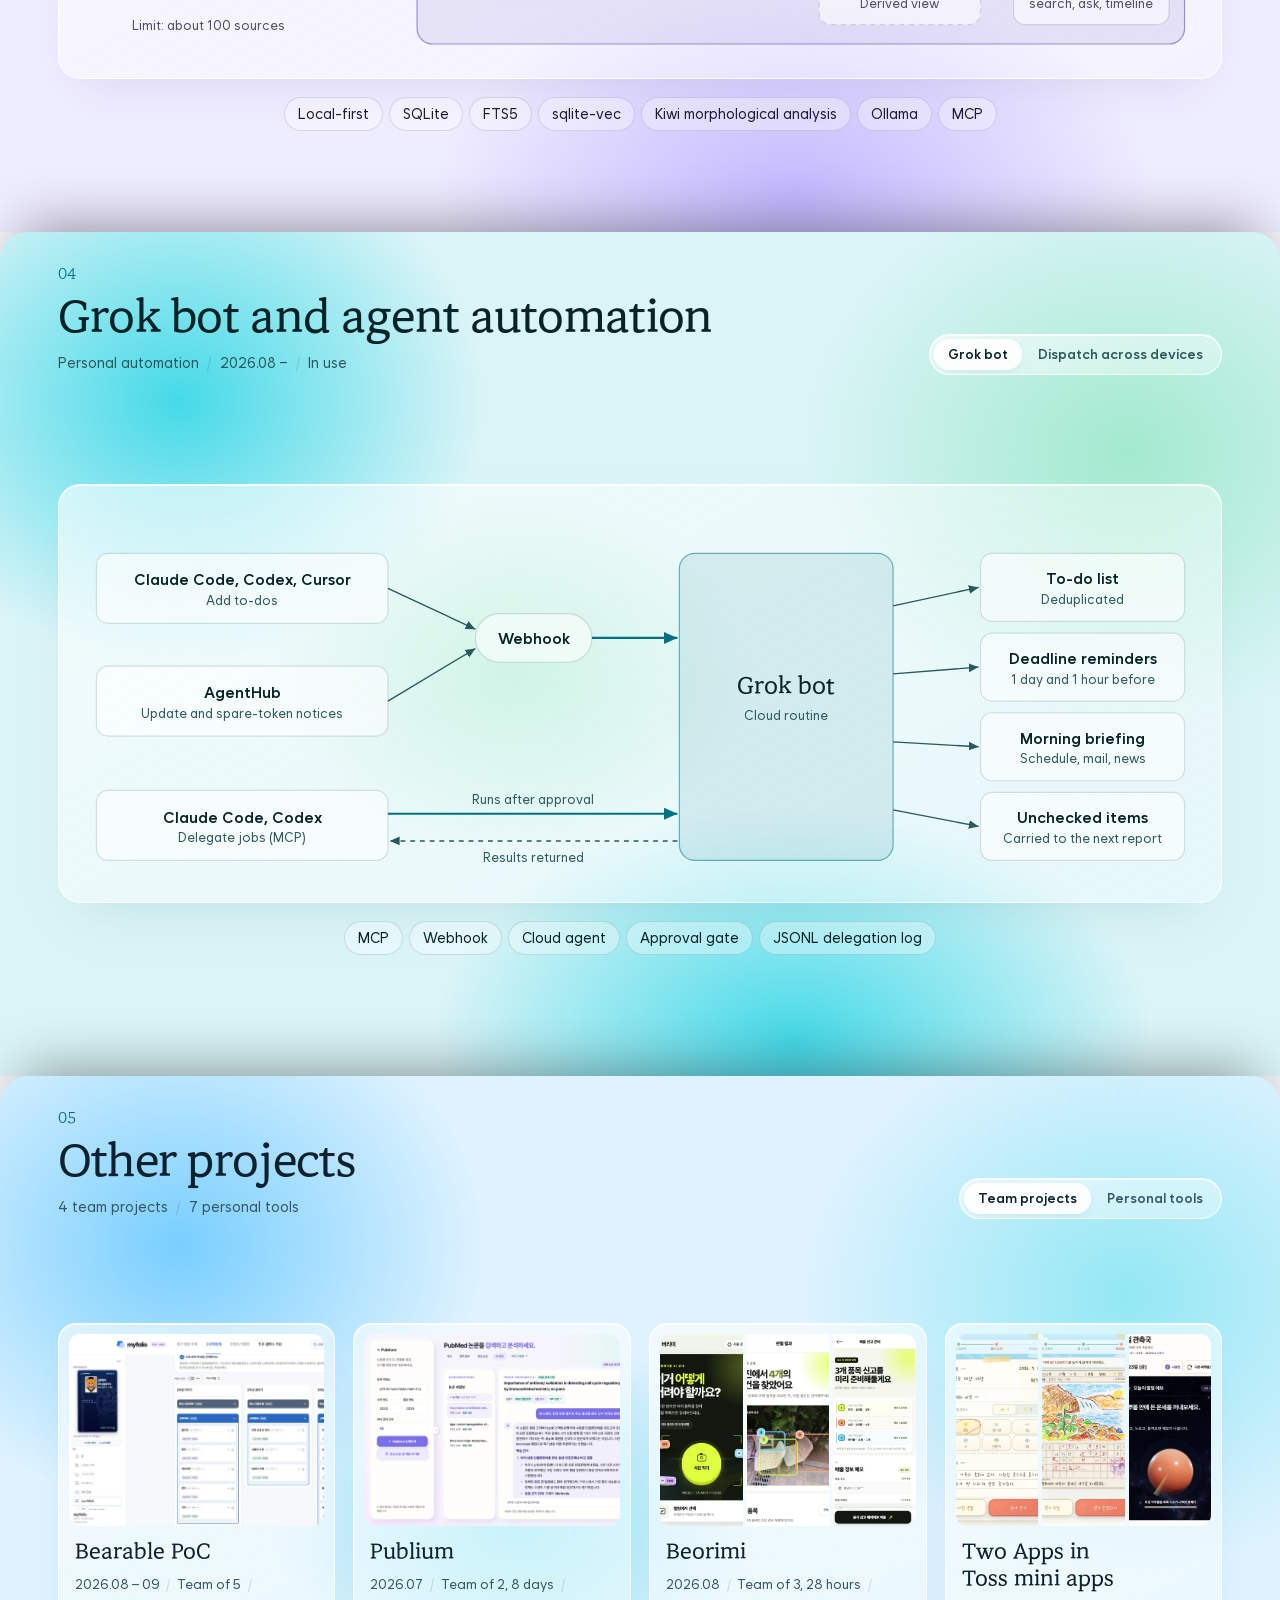
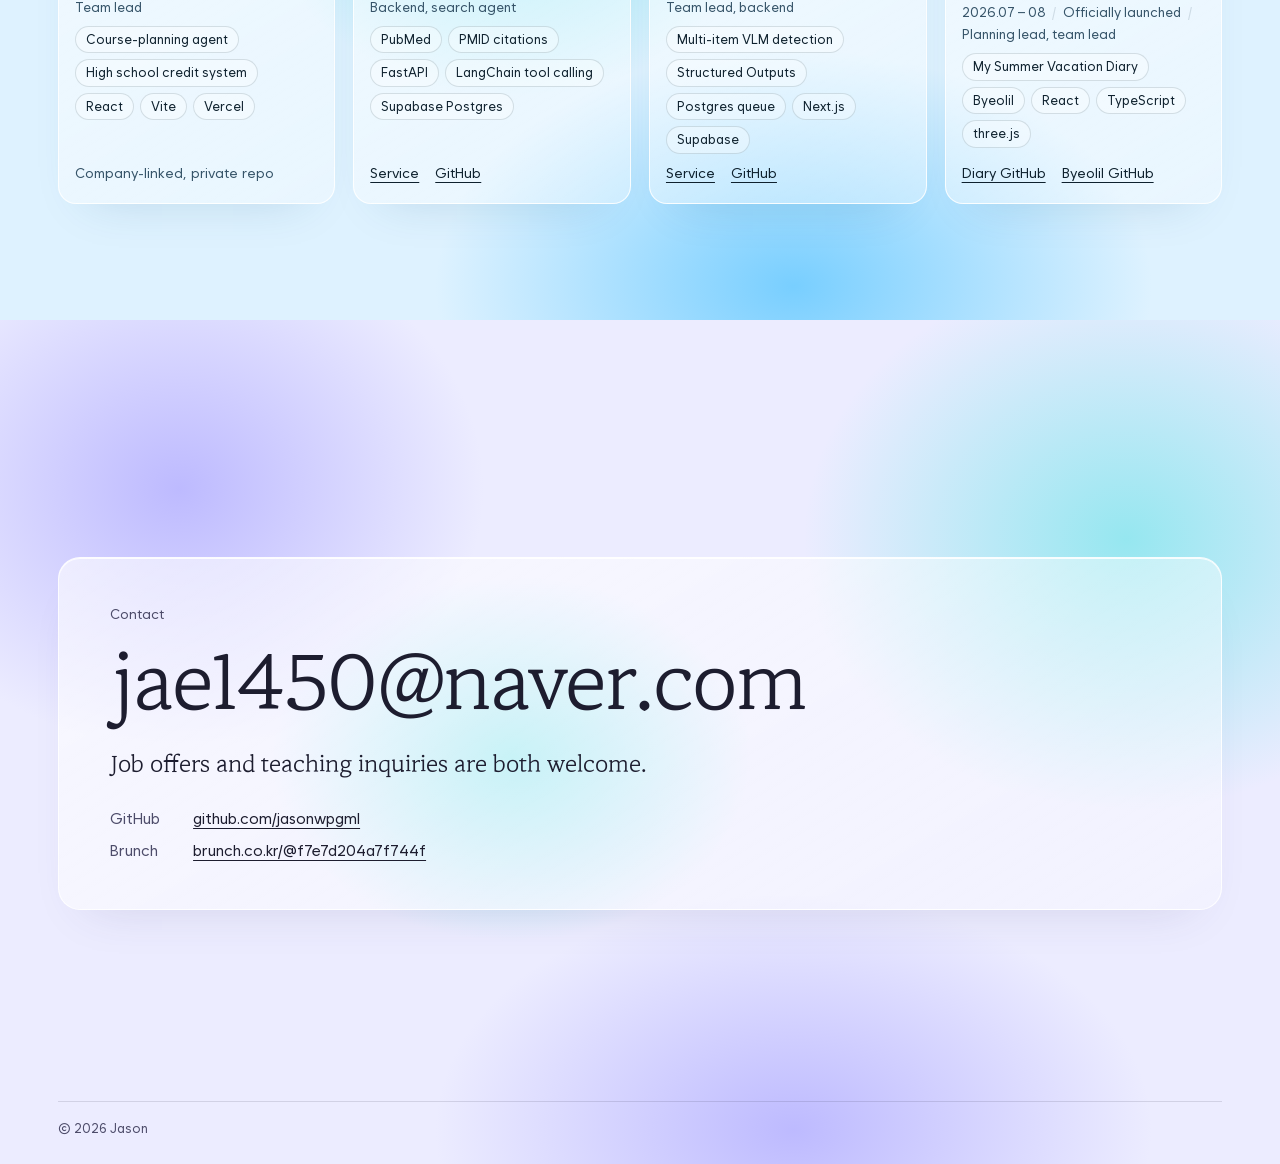
==== commit 83b4f468: "Add three runnable lesson demos to the lecture chapter A new "Try them" tab in chapter 01 links to s" ====
--- a/en/index.html
+++ b/en/index.html
@@ -461,6 +461,11 @@
     <section class="pane" data-tab="Interactive deck">
       <div class="viz">
         <div class="gal" style="--n:2"><figure class="shot"><span class="frame"><img src="../img/lecture-datatype.webp" width="1400" height="671" alt="Data type slide. A horizontal tree splits data into numeric, string, categorical and boolean types with example values." loading="lazy"></span><figcaption>Data type tree</figcaption></figure><figure class="shot"><span class="frame"><img src="../img/lecture-scaling.webp" width="1400" height="671" alt="Scaling slide. Scatter plots before and after normalization sit side by side, tracking how point B moves." loading="lazy"></span><figcaption>Before and after scaling</figcaption></figure></div><ul class="chips big"><li>AICE Basic</li><li>For high school students and non-majors</li><li>75 pages</li><li>Step-by-step animation</li><li>HTML, CSS, JS</li><li>Apple Pencil annotation</li></ul>
+      </div>
+    </section>
+    <section class="pane" data-tab="Try them">
+      <div class="viz">
+        <div class="gal" style="--n:3"><figure class="shot"><span class="frame"><img src="../img/edu-neuron.webp" width="960" height="540" alt="A biological neural network and an artificial one drawn side by side in the same layout: one neuron and one node enlarged on top, many of them connected below." loading="lazy"></span><figcaption>Neural network: neuron to node <a class="run" href="../edu/neuron.html" hreflang="ko">Run (Korean)</a></figcaption></figure><figure class="shot"><span class="frame"><img src="../img/edu-dnn.webp" width="960" height="540" alt="A cat photo turns into 4×4 pixels and R, G, B number grids; 48 input values pass through hidden layers and come out as dog or cat." loading="lazy"></span><figcaption>Deep network: photo to class <a class="run" href="../edu/dnn.html" hreflang="ko">Run (Korean)</a></figcaption></figure><figure class="shot"><span class="frame"><img src="../img/edu-gradient.webp" width="960" height="540" alt="A 3D MSE loss surface where the current W, b point moves down to the next one, next to the prediction line and the b update calculation." loading="lazy"></span><figcaption>Gradient descent: formula and surface together <a class="run" href="../edu/gradient.html" hreflang="ko">Run (Korean)</a></figcaption></figure></div><ul class="chips big"><li>Step-by-step playback</li><li>Real computed values</li><li>SVG</li><li>No libraries</li><li>Light and dark</li></ul>
       </div>
     </section>
   </div>
@@ -694,6 +699,24 @@
             "HTML",
             "CSS",
             "JS"
+          ]
+        },
+        {
+          "name": "Runnable lesson demos",
+          "topics": [
+            "artificial neural network",
+            "deep neural network on RGB input",
+            "gradient descent on W and b"
+          ],
+          "pages": [
+            "edu/neuron.html",
+            "edu/dnn.html",
+            "edu/gradient.html"
+          ],
+          "stack": [
+            "SVG",
+            "JS",
+            "no libraries"
           ]
         }
       ]
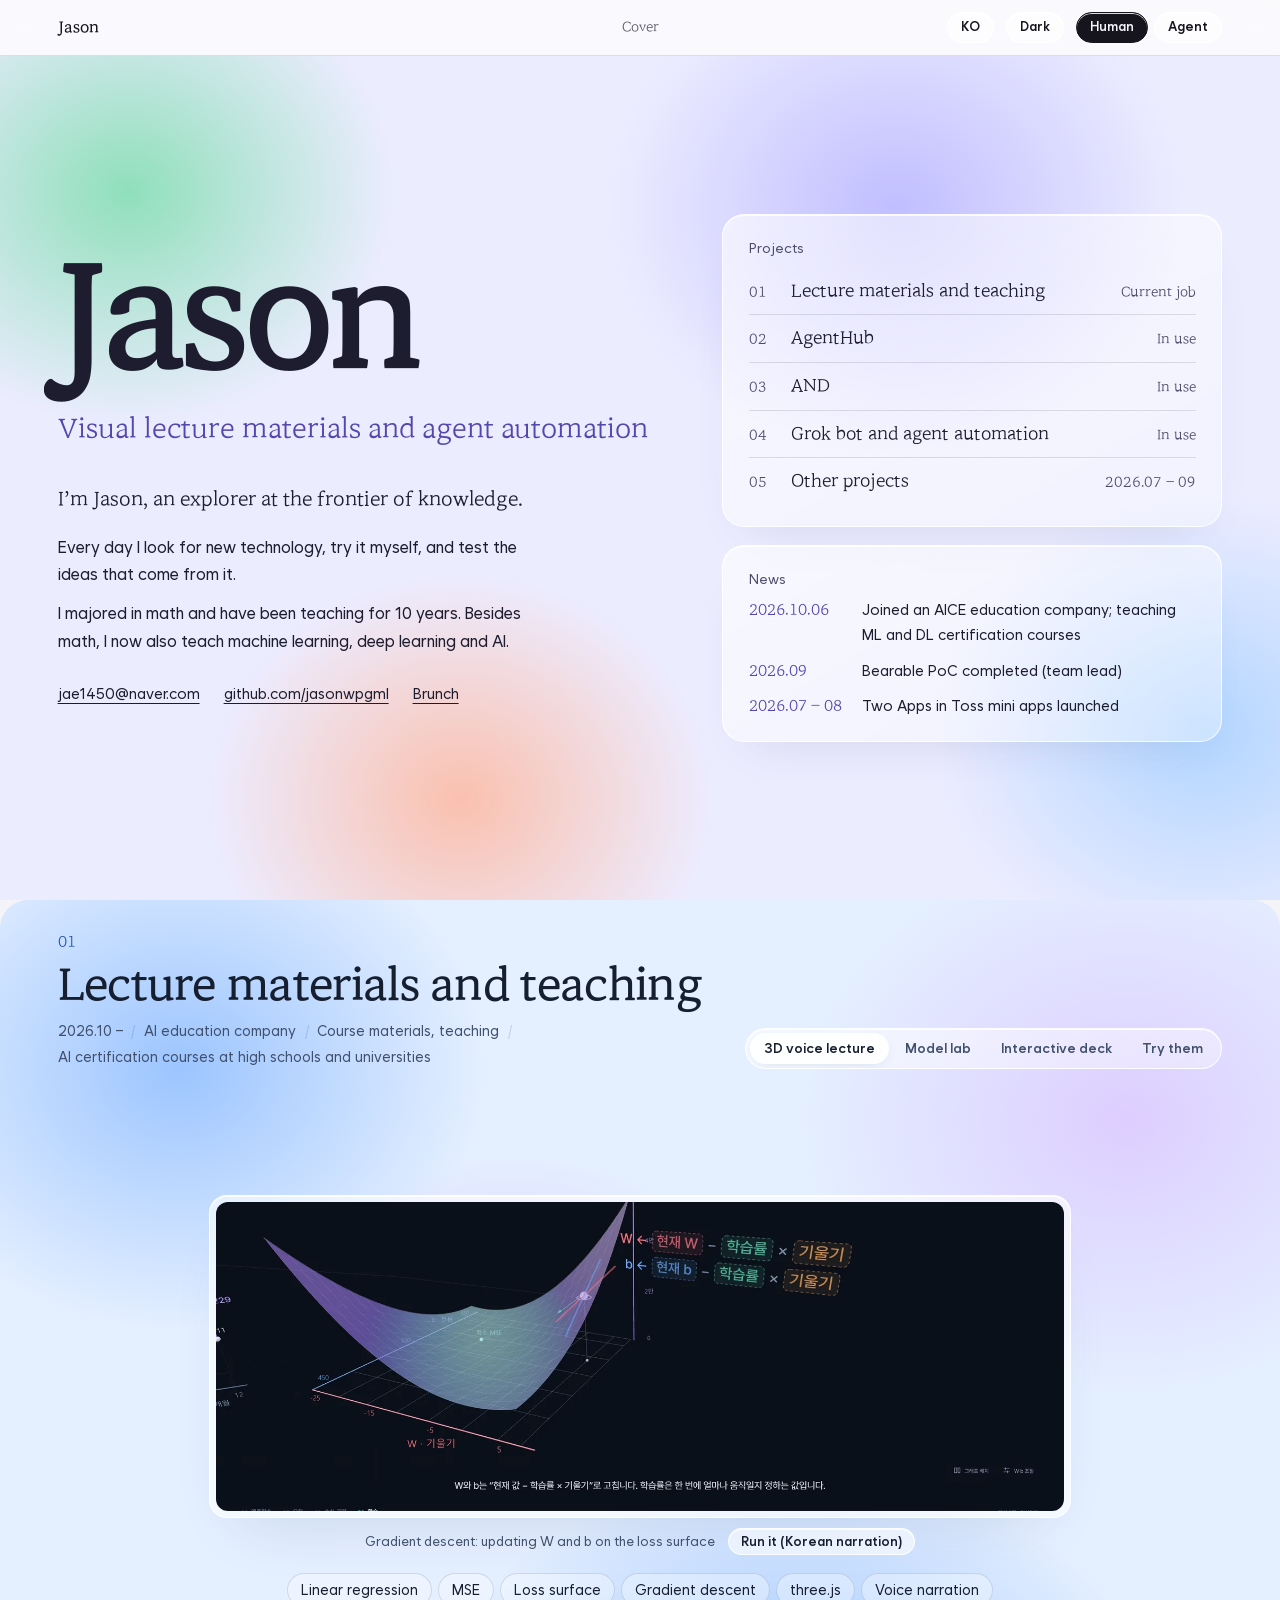
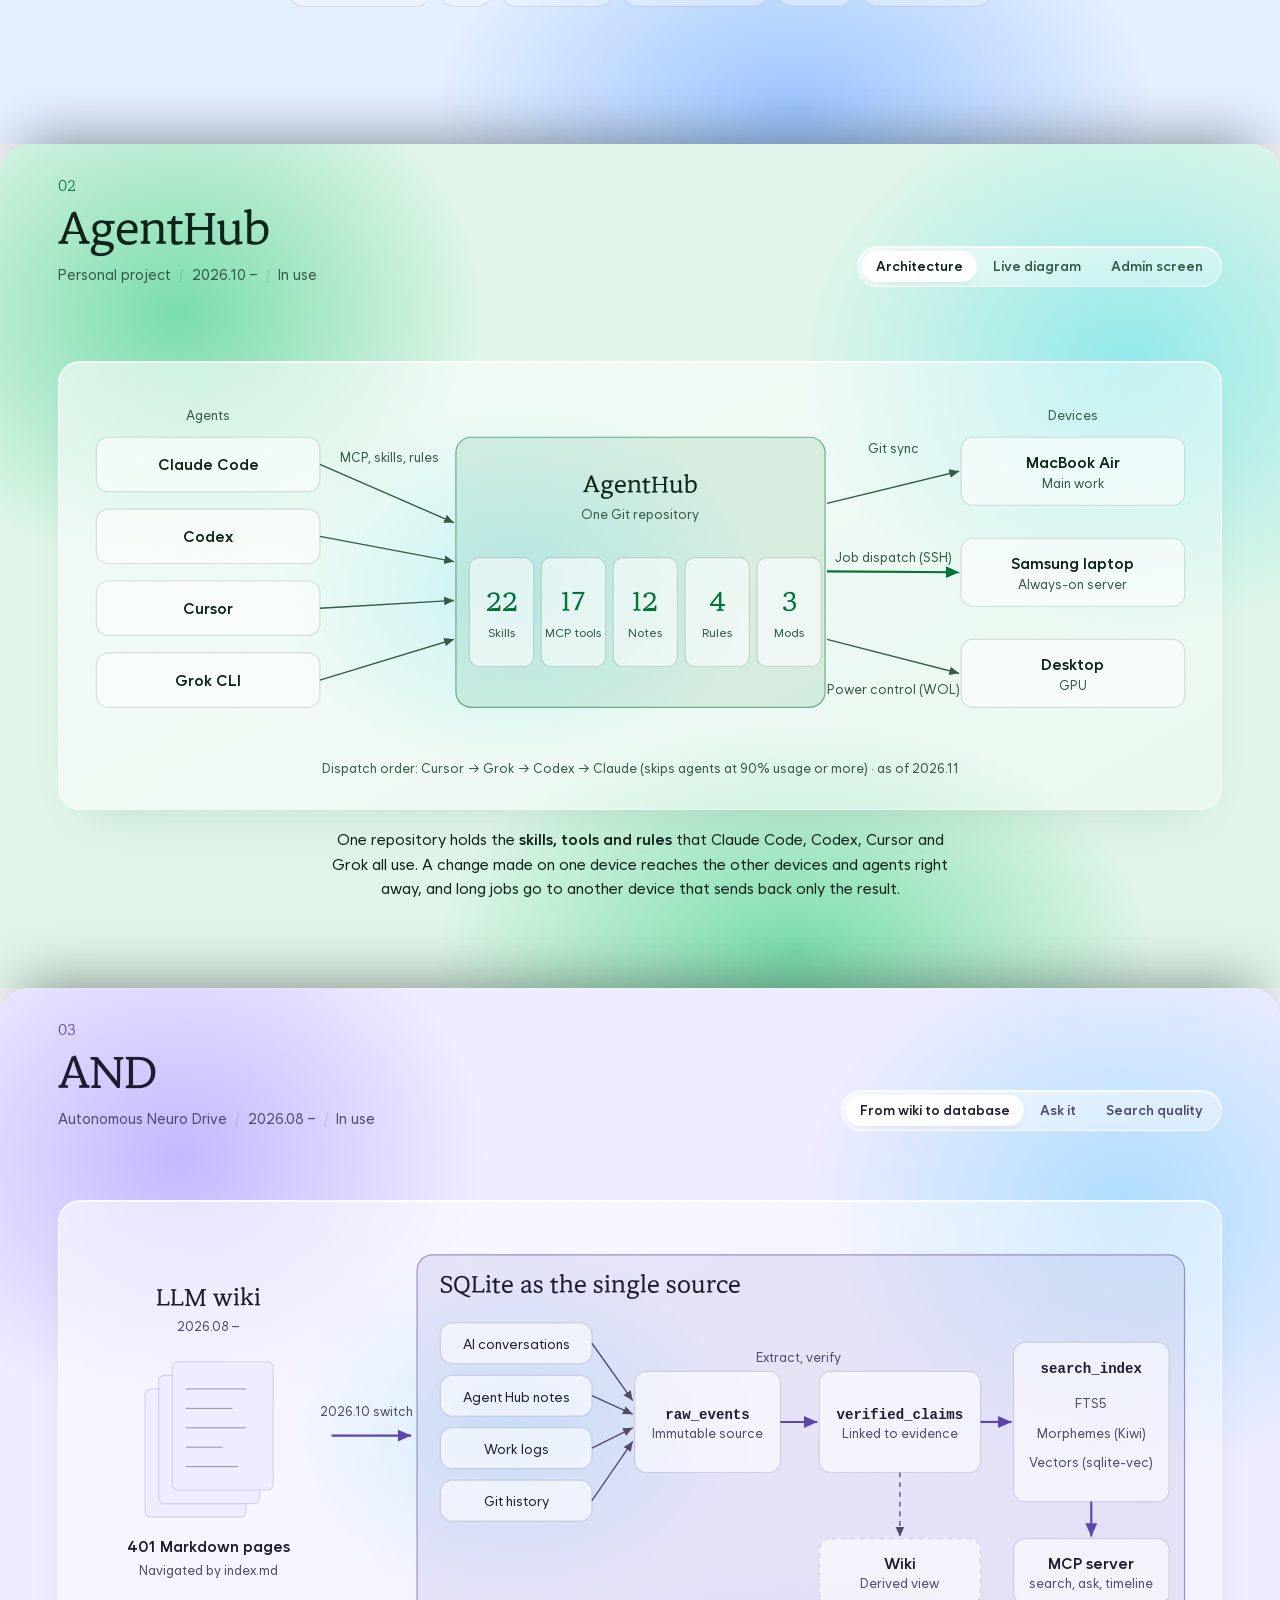
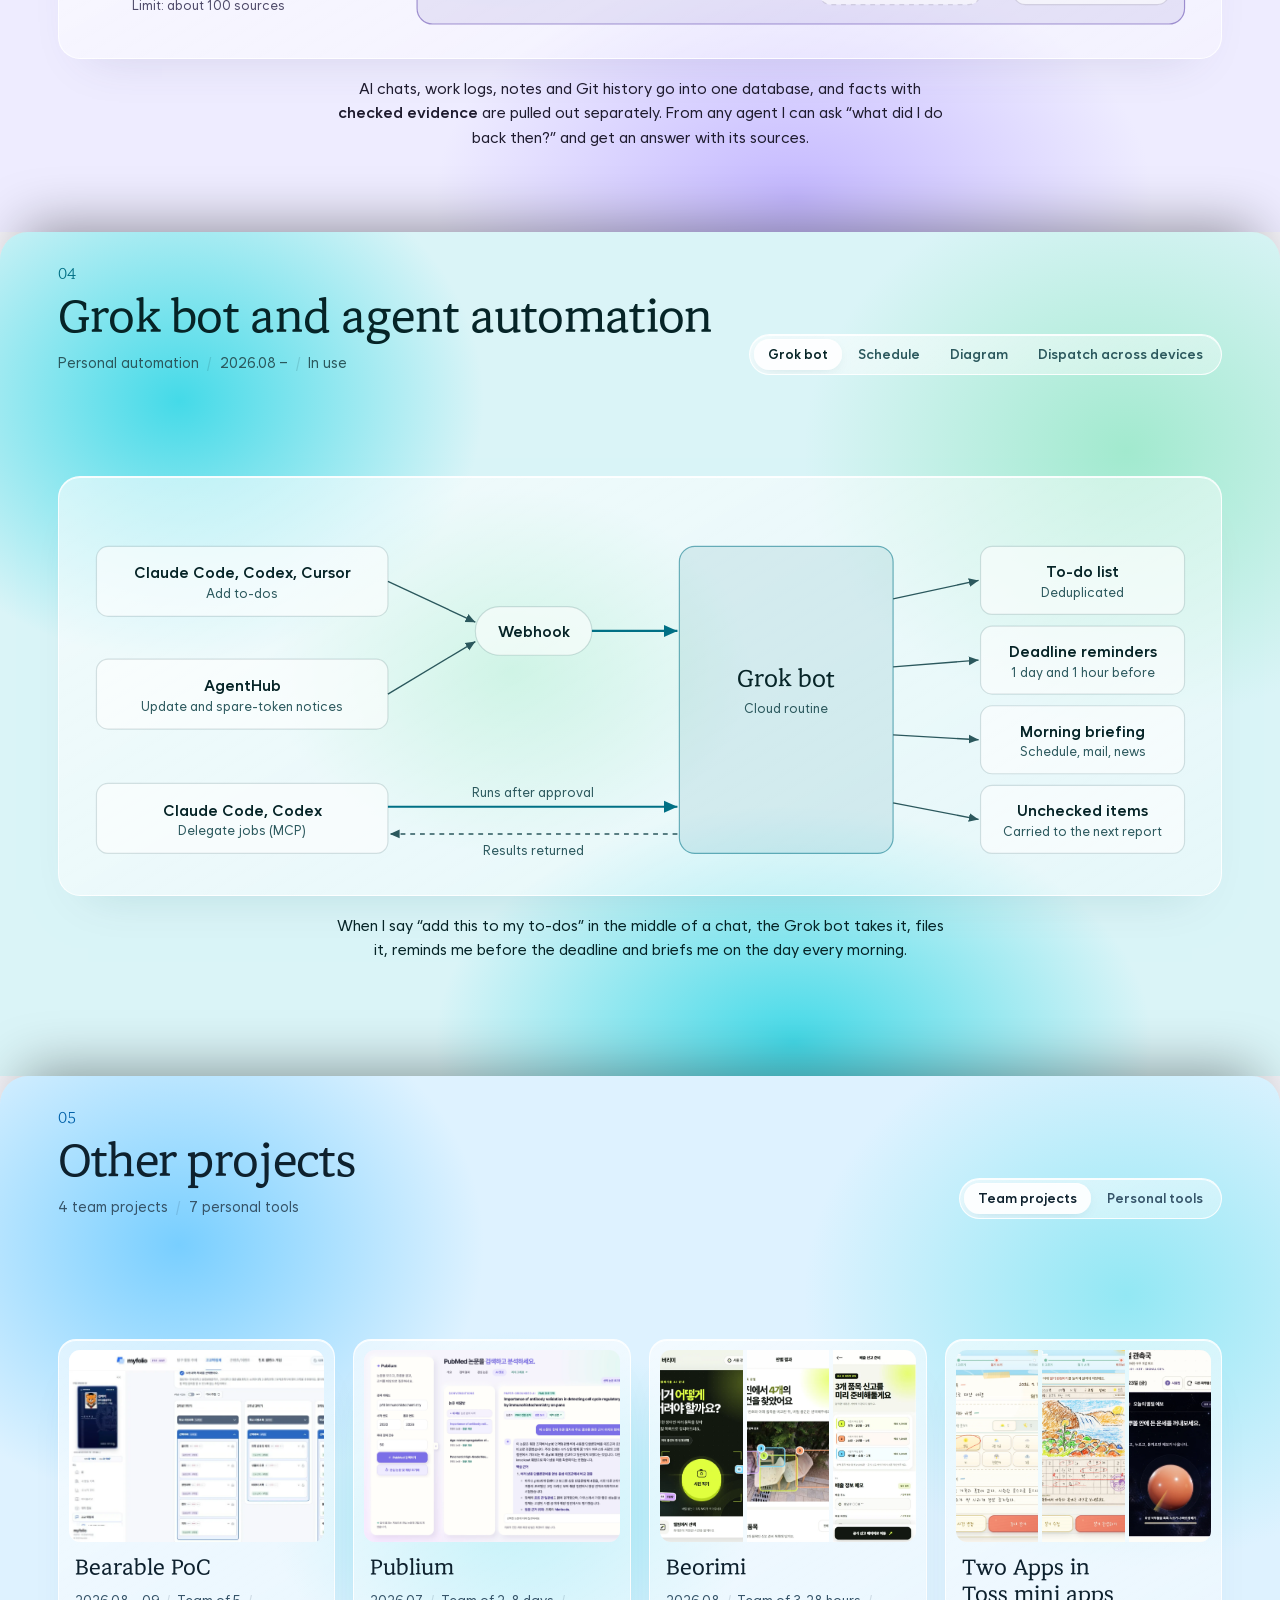
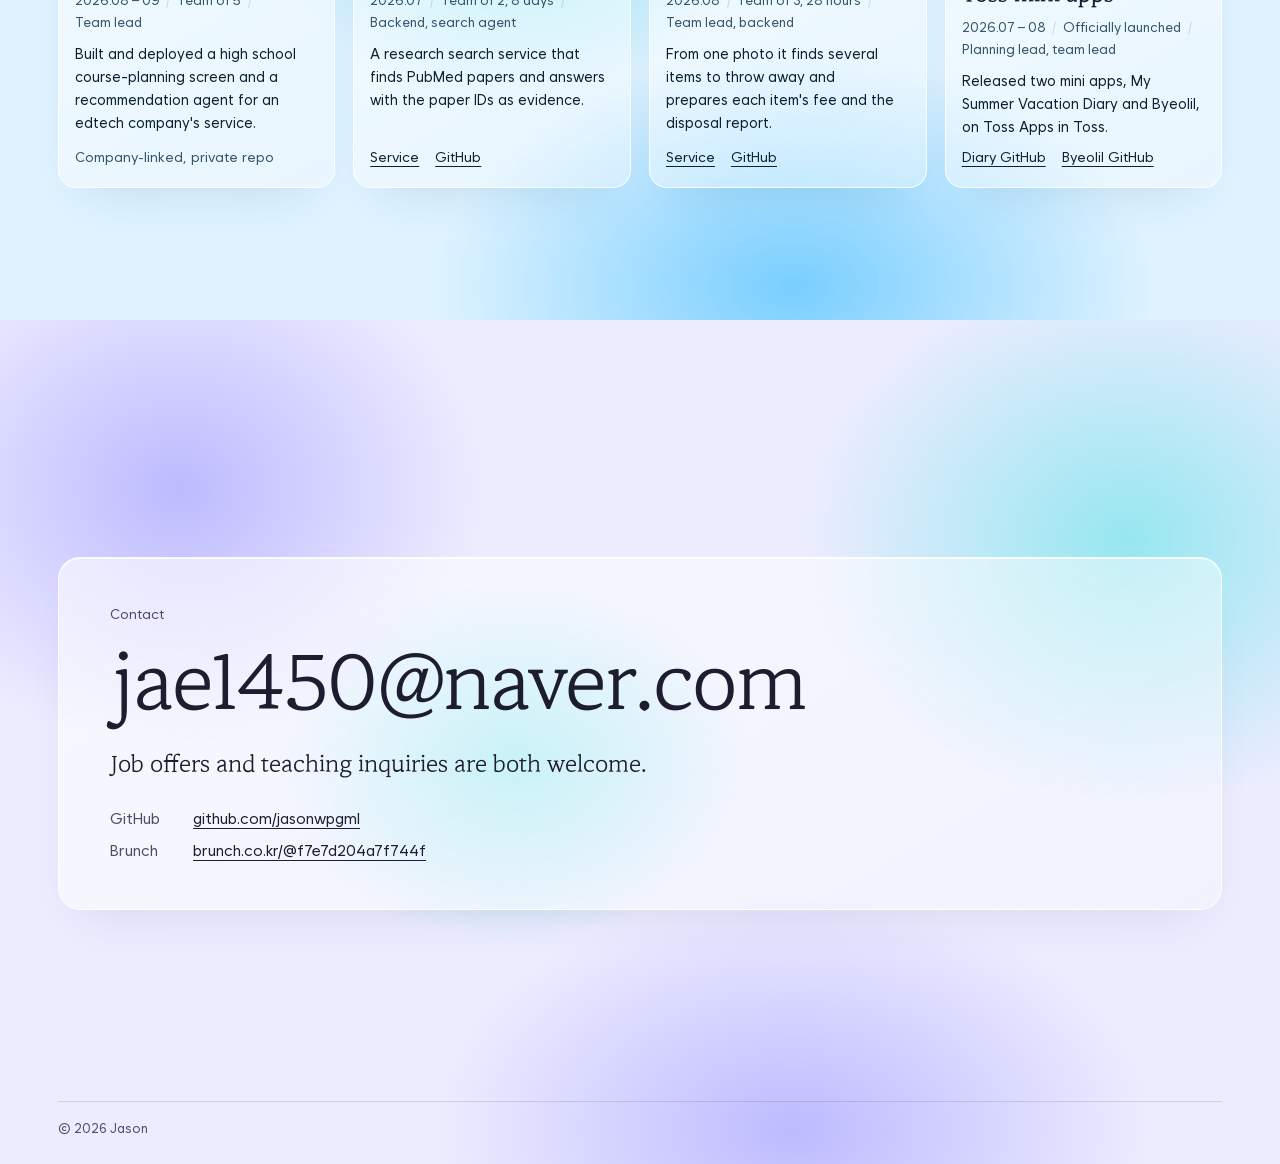
==== commit f1be2d7f: "Pause covered live diagrams; bring the English edition up to date - A live diagram now pauses as soo" ====
--- a/en/index.html
+++ b/en/index.html
@@ -141,7 +141,7 @@
 .ch{display:grid;grid-template-rows:auto minmax(0,1fr);gap:clamp(12px,2.2svh,24px);padding-block:clamp(18px,3.4svh,40px) clamp(16px,3svh,36px)}
 .projects .ch{position:sticky;top:var(--head,56px);height:calc(100svh - var(--head,56px));border-radius:28px 28px 0 0}
 .projects .ch+.ch{box-shadow:0 -28px 56px -24px rgb(0 0 0/.4)}
-.projects .ch::after{content:"";position:absolute;inset:0;background:#000;opacity:calc(var(--cover,0) * .38);pointer-events:none}
+.projects .ch::after{content:"";position:absolute;inset:0;background:#000;opacity:calc(var(--cover,0) * .38);pointer-events:none;will-change:opacity}
 .ch-head{width:min(var(--max),calc(100% - 2 * var(--gutter)));margin-inline:auto;display:grid;grid-template-columns:minmax(0,1fr) auto;gap:10px 32px;align-items:end}
 .ch-head .no{font-family:var(--serif);color:var(--acc);font-size:15px;display:block;margin-bottom:2px}
 .ch-head h2{font-size:clamp(1.8rem,min(3.6vw,6svh),3.1rem);letter-spacing:-.015em}
@@ -245,6 +245,49 @@
 .rows>li{display:grid;grid-template-columns:7.5em minmax(0,1fr);gap:16px;align-items:center;padding-block:clamp(8px,1.5svh,14px)}
 .rows>li+li{border-top:1px solid var(--hair)}
 .rows b{font:600 1.15rem/1.3 var(--serif)}
+.rows p{margin:0;color:var(--ink);font-size:15px}
+
+/* core: one or two short lines under a picture, in place of keyword chips */
+.core{margin:0;text-align:center;font-size:15.5px;line-height:1.6;color:var(--ink);max-width:62ch}
+.core b{font-weight:600}
+.mini .core{text-align:left;font-size:14.5px;padding-inline:6px;max-width:none}
+
+/* live diagram: the public copy of a working page, framed like a screenshot */
+.live{width:100%;display:grid;gap:8px;justify-items:center}
+.live .frame{width:100%;padding:6px}
+.live iframe{display:block;width:100%;height:calc(var(--room,70svh) - 110px);min-height:360px;border:0;border-radius:12px;background:#07090a}
+.live figcaption{font-size:13.5px;color:var(--ink-2);text-align:center}
+
+/* ask: one question, one answer, and what it cost */
+.ask-demo{width:min(980px,100%);display:grid;grid-template-columns:minmax(0,1.55fr) minmax(0,1fr);gap:clamp(12px,1.6vw,20px);align-items:start}
+.chat{border-radius:22px;padding:clamp(14px,2.2svh,22px);display:grid;gap:12px}
+.bub{max-width:92%;padding:10px 14px;border-radius:16px;font-size:14.5px;line-height:1.6}
+.bub.q{justify-self:end;background:var(--acc);color:#fff;border-bottom-right-radius:5px}
+.bub.a{justify-self:start;background:var(--glass-2);border:1px solid var(--hair);border-bottom-left-radius:5px}
+.bub.a p{margin:0 0 6px}
+.bub.a ul{margin:0;padding-left:1.1em;display:grid;gap:4px}
+.bub.a .cite{margin:8px 0 0;font-size:12.5px;color:var(--ink-2)}
+.bub .tag{display:inline-block;margin-bottom:4px;font-size:12px;color:var(--ink-2)}
+.cost{border-radius:22px;padding:clamp(14px,2.2svh,22px);display:grid;gap:10px}
+.cost dl{margin:0;display:grid;gap:10px}
+.cost dt{font-size:13px;color:var(--ink-2)}
+.cost dd{margin:2px 0 0;font:600 1.15rem/1.3 var(--serif)}
+.cost dd small{display:block;font:400 13px/1.45 var(--sans);color:var(--ink-2);margin-top:2px}
+.cost .note{margin:0;font-size:12.5px;color:var(--ink-2)}
+
+/* steps: how the Grok bot keeps the schedule */
+.steps{list-style:none;margin:0;padding:0;width:100%;display:grid;grid-template-columns:repeat(4,minmax(0,1fr));gap:clamp(10px,1.4vw,16px);counter-reset:s}
+.steps li{border-radius:18px;padding:clamp(12px,2svh,18px);display:grid;align-content:start;gap:6px;counter-increment:s}
+.steps li::before{content:counter(s);font:600 1.4rem/1 var(--serif);color:var(--acc)}
+.steps h3{font-size:1.05rem}
+.steps p{margin:0;font-size:14px;line-height:1.55;color:var(--ink)}
+.steps .say{margin-top:4px;padding:8px 10px;border-radius:12px;background:var(--glass-2);border:1px solid var(--hair);font-size:13px;color:var(--ink-2)}
+
+@media (max-width:860px){
+  .ask-demo{grid-template-columns:minmax(0,1fr)}
+  .steps{grid-template-columns:repeat(2,minmax(0,1fr))}
+}
+@media (max-width:520px){ .steps{grid-template-columns:minmax(0,1fr)} }
 
 /* contact */
 .contact{--h:285;--h2:200;min-height:calc(100svh - var(--head,56px));display:grid;grid-template-rows:minmax(0,1fr) auto;padding:clamp(24px,5svh,56px) var(--gutter) 24px}
@@ -484,12 +527,17 @@
   <div class="track">
     <section class="pane" data-tab="Architecture">
       <div class="viz">
-        <figure class="dg glass"><div class="dg-in"><svg viewBox="0 0 1160 430" role="img" aria-label="AgentHub architecture. Claude Code, Codex, Cursor and Grok CLI connect to AgentHub over MCP. AgentHub reaches the MacBook, the Samsung laptop and the desktop through Git sync and SSH job dispatch."><defs><marker id="ah-n" viewBox="0 0 10 10" refX="9" refY="5" markerWidth="8" markerHeight="8" orient="auto-start-reverse"><path class="mk" d="M0 1L9 5L0 9z"/></marker><marker id="ah-a" viewBox="0 0 10 10" refX="9" refY="5" markerWidth="7" markerHeight="7" orient="auto-start-reverse"><path class="mk a" d="M0 1L9 5L0 9z"/></marker></defs><text class="t2" x="135" y="44" text-anchor="middle">Agents</text><rect class="b" x="20" y="62" width="230" height="56" rx="12"/><text class="t1" x="135.0" y="96.0" text-anchor="middle">Claude Code</text><path class="ln" d="M250 90L388 150" marker-end="url(#ah-n)"/><rect class="b" x="20" y="136" width="230" height="56" rx="12"/><text class="t1" x="135.0" y="170.0" text-anchor="middle">Codex</text><path class="ln" d="M250 164L388 190" marker-end="url(#ah-n)"/><rect class="b" x="20" y="210" width="230" height="56" rx="12"/><text class="t1" x="135.0" y="244.0" text-anchor="middle">Cursor</text><path class="ln" d="M250 238L388 230" marker-end="url(#ah-n)"/><rect class="b" x="20" y="284" width="230" height="56" rx="12"/><text class="t1" x="135.0" y="318.0" text-anchor="middle">Grok CLI</text><path class="ln" d="M250 312L388 270" marker-end="url(#ah-n)"/><text class="t2" x="322" y="88" text-anchor="middle">MCP, skills, rules</text><rect class="b hub" x="390" y="62" width="380" height="278" rx="16"/><text class="h" x="580" y="118" text-anchor="middle">AgentHub</text><text class="t2" x="580" y="146" text-anchor="middle">One Git repository</text><rect class="b" x="404" y="186" width="66" height="112" rx="10"/><text class="num" x="437" y="240" text-anchor="middle">22</text><text class="t3" x="437" y="268" text-anchor="middle">Skills</text><rect class="b" x="478" y="186" width="66" height="112" rx="10"/><text class="num" x="511" y="240" text-anchor="middle">17</text><text class="t3" x="511" y="268" text-anchor="middle">MCP tools</text><rect class="b" x="552" y="186" width="66" height="112" rx="10"/><text class="num" x="585" y="240" text-anchor="middle">12</text><text class="t3" x="585" y="268" text-anchor="middle">Notes</text><rect class="b" x="626" y="186" width="66" height="112" rx="10"/><text class="num" x="659" y="240" text-anchor="middle">4</text><text class="t3" x="659" y="268" text-anchor="middle">Rules</text><rect class="b" x="700" y="186" width="66" height="112" rx="10"/><text class="num" x="733" y="240" text-anchor="middle">3</text><text class="t3" x="733" y="268" text-anchor="middle">Mods</text><text class="t2" x="1025" y="44" text-anchor="middle">Devices</text><rect class="b" x="910" y="62" width="230" height="70" rx="12"/><text class="t1" x="1025.0" y="94.0" text-anchor="middle">MacBook Air</text><text class="t2" x="1025.0" y="114.0" text-anchor="middle">Main work</text><path class="ln" d="M772 130L908 97" marker-end="url(#ah-n)"/><text class="t2" x="840" y="78" text-anchor="middle">Git sync</text><rect class="b" x="910" y="166" width="230" height="70" rx="12"/><text class="t1" x="1025.0" y="198.0" text-anchor="middle">Samsung laptop</text><text class="t2" x="1025.0" y="218.0" text-anchor="middle">Always-on server</text><path class="ln a" d="M772 200L908 201" marker-end="url(#ah-a)"/><text class="t2" x="840" y="190" text-anchor="middle">Job dispatch (SSH)</text><rect class="b" x="910" y="270" width="230" height="70" rx="12"/><text class="t1" x="1025.0" y="302.0" text-anchor="middle">Desktop</text><text class="t2" x="1025.0" y="322.0" text-anchor="middle">GPU</text><path class="ln" d="M772 270L908 305" marker-end="url(#ah-n)"/><text class="t2" x="840" y="326" text-anchor="middle">Power control (WOL)</text><text class="t2" x="580" y="408" text-anchor="middle">Dispatch order: Cursor → Grok → Codex → Claude (skips agents at 90% usage or more) · as of 2026.11</text></svg></div></figure><ul class="chips big"><li>MCP</li><li>Agent Skills</li><li>Node.js</li><li>SQLite</li><li>Tailscale</li><li>SSH</li><li>REST, OpenAPI</li></ul>
+        <figure class="dg glass"><div class="dg-in"><svg viewBox="0 0 1160 430" role="img" aria-label="AgentHub architecture. Claude Code, Codex, Cursor and Grok CLI connect to AgentHub over MCP. AgentHub reaches the MacBook, the Samsung laptop and the desktop through Git sync and SSH job dispatch."><defs><marker id="ah-n" viewBox="0 0 10 10" refX="9" refY="5" markerWidth="8" markerHeight="8" orient="auto-start-reverse"><path class="mk" d="M0 1L9 5L0 9z"/></marker><marker id="ah-a" viewBox="0 0 10 10" refX="9" refY="5" markerWidth="7" markerHeight="7" orient="auto-start-reverse"><path class="mk a" d="M0 1L9 5L0 9z"/></marker></defs><text class="t2" x="135" y="44" text-anchor="middle">Agents</text><rect class="b" x="20" y="62" width="230" height="56" rx="12"/><text class="t1" x="135.0" y="96.0" text-anchor="middle">Claude Code</text><path class="ln" d="M250 90L388 150" marker-end="url(#ah-n)"/><rect class="b" x="20" y="136" width="230" height="56" rx="12"/><text class="t1" x="135.0" y="170.0" text-anchor="middle">Codex</text><path class="ln" d="M250 164L388 190" marker-end="url(#ah-n)"/><rect class="b" x="20" y="210" width="230" height="56" rx="12"/><text class="t1" x="135.0" y="244.0" text-anchor="middle">Cursor</text><path class="ln" d="M250 238L388 230" marker-end="url(#ah-n)"/><rect class="b" x="20" y="284" width="230" height="56" rx="12"/><text class="t1" x="135.0" y="318.0" text-anchor="middle">Grok CLI</text><path class="ln" d="M250 312L388 270" marker-end="url(#ah-n)"/><text class="t2" x="322" y="88" text-anchor="middle">MCP, skills, rules</text><rect class="b hub" x="390" y="62" width="380" height="278" rx="16"/><text class="h" x="580" y="118" text-anchor="middle">AgentHub</text><text class="t2" x="580" y="146" text-anchor="middle">One Git repository</text><rect class="b" x="404" y="186" width="66" height="112" rx="10"/><text class="num" x="437" y="240" text-anchor="middle">22</text><text class="t3" x="437" y="268" text-anchor="middle">Skills</text><rect class="b" x="478" y="186" width="66" height="112" rx="10"/><text class="num" x="511" y="240" text-anchor="middle">17</text><text class="t3" x="511" y="268" text-anchor="middle">MCP tools</text><rect class="b" x="552" y="186" width="66" height="112" rx="10"/><text class="num" x="585" y="240" text-anchor="middle">12</text><text class="t3" x="585" y="268" text-anchor="middle">Notes</text><rect class="b" x="626" y="186" width="66" height="112" rx="10"/><text class="num" x="659" y="240" text-anchor="middle">4</text><text class="t3" x="659" y="268" text-anchor="middle">Rules</text><rect class="b" x="700" y="186" width="66" height="112" rx="10"/><text class="num" x="733" y="240" text-anchor="middle">3</text><text class="t3" x="733" y="268" text-anchor="middle">Mods</text><text class="t2" x="1025" y="44" text-anchor="middle">Devices</text><rect class="b" x="910" y="62" width="230" height="70" rx="12"/><text class="t1" x="1025.0" y="94.0" text-anchor="middle">MacBook Air</text><text class="t2" x="1025.0" y="114.0" text-anchor="middle">Main work</text><path class="ln" d="M772 130L908 97" marker-end="url(#ah-n)"/><text class="t2" x="840" y="78" text-anchor="middle">Git sync</text><rect class="b" x="910" y="166" width="230" height="70" rx="12"/><text class="t1" x="1025.0" y="198.0" text-anchor="middle">Samsung laptop</text><text class="t2" x="1025.0" y="218.0" text-anchor="middle">Always-on server</text><path class="ln a" d="M772 200L908 201" marker-end="url(#ah-a)"/><text class="t2" x="840" y="190" text-anchor="middle">Job dispatch (SSH)</text><rect class="b" x="910" y="270" width="230" height="70" rx="12"/><text class="t1" x="1025.0" y="302.0" text-anchor="middle">Desktop</text><text class="t2" x="1025.0" y="322.0" text-anchor="middle">GPU</text><path class="ln" d="M772 270L908 305" marker-end="url(#ah-n)"/><text class="t2" x="840" y="326" text-anchor="middle">Power control (WOL)</text><text class="t2" x="580" y="408" text-anchor="middle">Dispatch order: Cursor → Grok → Codex → Claude (skips agents at 90% usage or more) · as of 2026.11</text></svg></div></figure><p class="core">One repository holds the <b>skills, tools and rules</b> that Claude Code, Codex, Cursor and Grok all use. A change made on one device reaches the other devices and agents right away, and long jobs go to another device that sends back only the result.</p>
+      </div>
+    </section>
+    <section class="pane" data-tab="Live diagram">
+      <div class="viz">
+        <figure class="live"><span class="frame"><iframe data-src="../agenthub/flow-en.html" title="Device data flow, live diagram (text covered)" loading="lazy"></iframe></span><figcaption>A public copy of the flow diagram I use. Names, paths and databases are covered with black bars; the dots show which way data flows. <a href="../agenthub/flow-en.html" target="_blank" rel="noopener">Open full size</a></figcaption></figure>
       </div>
     </section>
     <section class="pane" data-tab="Admin screen">
       <div class="viz">
-        <div class="gal one"><figure class="shot"><span class="frame"><img src="../img/agenthub-discovery.webp" width="1280" height="807" alt="Agent Hub screen for importing installed items. A left menu lists dashboard, tools, skills and MCP servers; the center shows search results for the reduce-ai-cliches skill and where it is installed for Codex and Claude Code." loading="lazy"></span><figcaption>Searching installed skills and tools</figcaption></figure></div><ul class="chips big"><li>Web admin screen</li><li>Skill search and sharing</li><li>One-time link login</li><li>Private repo</li></ul>
+        <div class="gal lead" style="max-width:calc((var(--room,70svh) - 110px) * 2.05)"><figure class="shot"><span class="frame"><img src="../img/agenthub-dashboard.webp" width="1280" height="800" alt="Agent Hub admin dashboard. The left menu lists dashboard, tools 17, skills 22, import installed items, MCP servers, agent connections, shared notes, call log, session log and devices; the middle shows the device data flow diagram. Body text is blurred." loading="lazy"></span><figcaption>Dashboard · text blurred</figcaption></figure><figure class="shot"><span class="frame"><img src="../img/agenthub-skills.webp" width="1280" height="800" alt="Agent Hub skills screen with two rows of skill cards. Text is blurred." loading="lazy"></span><figcaption>22 shared skills</figcaption></figure><figure class="shot"><span class="frame"><img src="../img/agenthub-connections.webp" width="1280" height="800" alt="Agent Hub agent connections screen with a card for each of three agents and an MCP settings export panel. Text is blurred." loading="lazy"></span><figcaption>Connection settings per agent</figcaption></figure></div>
       </div>
     </section>
   </div>
@@ -508,12 +556,39 @@
   <div class="track">
     <section class="pane" data-tab="From wiki to database">
       <div class="viz">
-        <figure class="dg glass"><div class="dg-in"><svg viewBox="0 0 1160 440" role="img" aria-label="How AND changed. A 401-page Markdown LLM wiki became a single SQLite source in October 2026. Verified claims and evidence are extracted from raw records, indexed for unified search and served through an MCP server. The wiki remains as a derived view."><defs><marker id="and-n" viewBox="0 0 10 10" refX="9" refY="5" markerWidth="8" markerHeight="8" orient="auto-start-reverse"><path class="mk" d="M0 1L9 5L0 9z"/></marker><marker id="and-a" viewBox="0 0 10 10" refX="9" refY="5" markerWidth="7" markerHeight="7" orient="auto-start-reverse"><path class="mk a" d="M0 1L9 5L0 9z"/></marker></defs><text class="h" x="135" y="92" text-anchor="middle">LLM wiki</text><text class="t2" x="135" y="118" text-anchor="middle">2026.08 –</text><rect class="b pg" x="70" y="178" width="104" height="132" rx="6"/><rect class="b pg" x="84" y="164" width="104" height="132" rx="6"/><rect class="b pg" x="98" y="150" width="104" height="132" rx="6"/><path class="ln thin" d="M112 178h62"/><path class="ln thin" d="M112 198h48"/><path class="ln thin" d="M112 218h62"/><path class="ln thin" d="M112 238h38"/><path class="ln thin" d="M112 258h54"/><text class="t1" x="135" y="346" text-anchor="middle">401 Markdown pages</text><text class="t2" x="135" y="370" text-anchor="middle">Navigated by index.md</text><text class="t2" x="135" y="406" text-anchor="middle">Limit: about 100 sources</text><path class="ln a" d="M262 226L344 226" marker-end="url(#and-a)"/><text class="t2" x="298" y="206" text-anchor="middle">2026.10 switch</text><rect class="b hub" x="350" y="40" width="790" height="380" rx="16"/><text class="h" x="374" y="78" text-anchor="start">SQLite as the single source</text><rect class="b" x="374" y="110" width="156" height="42" rx="12"/><text class="t3b" x="452.0" y="137.0" text-anchor="middle">AI conversations</text><path class="ln" d="M530 131L572 190" marker-end="url(#and-n)"/><rect class="b" x="374" y="164" width="156" height="42" rx="12"/><text class="t3b" x="452.0" y="191.0" text-anchor="middle">Agent Hub notes</text><path class="ln" d="M530 185L572 204" marker-end="url(#and-n)"/><rect class="b" x="374" y="218" width="156" height="42" rx="12"/><text class="t3b" x="452.0" y="245.0" text-anchor="middle">Work logs</text><path class="ln" d="M530 239L572 218" marker-end="url(#and-n)"/><rect class="b" x="374" y="272" width="156" height="42" rx="12"/><text class="t3b" x="452.0" y="299.0" text-anchor="middle">Git history</text><path class="ln" d="M530 293L572 232" marker-end="url(#and-n)"/><rect class="b" x="574" y="160" width="150" height="104" rx="12"/><text class="code" x="649.0" y="209.0" text-anchor="middle">raw_events</text><text class="t2" x="649.0" y="229.0" text-anchor="middle">Immutable source</text><path class="ln a" d="M724 212L762 212" marker-end="url(#and-a)"/><text class="t2" x="743" y="150" text-anchor="middle">Extract, verify</text><rect class="b" x="764" y="160" width="166" height="104" rx="12"/><text class="code" x="847.0" y="209.0" text-anchor="middle">verified_claims</text><text class="t2" x="847.0" y="229.0" text-anchor="middle">Linked to evidence</text><path class="ln a" d="M930 212L962 212" marker-end="url(#and-a)"/><rect class="b" x="964" y="130" width="160" height="164" rx="12"/><text class="code" x="1044" y="162" text-anchor="middle">search_index</text><text class="t2" x="1044" y="198" text-anchor="middle">FTS5</text><text class="t2" x="1044" y="228" text-anchor="middle">Morphemes (Kiwi)</text><text class="t2" x="1044" y="258" text-anchor="middle">Vectors (sqlite-vec)</text><path class="ln a" d="M1044 294L1044 330" marker-end="url(#and-a)"/><rect class="b" x="964" y="332" width="160" height="68" rx="12"/><text class="t1" x="1044.0" y="363.0" text-anchor="middle">MCP server</text><text class="t2" x="1044.0" y="383.0" text-anchor="middle">search, ask, timeline</text><path class="ln d" d="M847 264L847 330" marker-end="url(#and-n)"/><rect class="b dash" x="764" y="332" width="166" height="68" rx="12"/><text class="t1" x="847.0" y="363.0" text-anchor="middle">Wiki</text><text class="t2" x="847.0" y="383.0" text-anchor="middle">Derived view</text></svg></div></figure><ul class="chips big"><li>Local-first</li><li>SQLite</li><li>FTS5</li><li>sqlite-vec</li><li>Kiwi morphological analysis</li><li>Ollama</li><li>MCP</li></ul>
+        <figure class="dg glass"><div class="dg-in"><svg viewBox="0 0 1160 440" role="img" aria-label="How AND changed. A 401-page Markdown LLM wiki became a single SQLite source in October 2026. Verified claims and evidence are extracted from raw records, indexed for unified search and served through an MCP server. The wiki remains as a derived view."><defs><marker id="and-n" viewBox="0 0 10 10" refX="9" refY="5" markerWidth="8" markerHeight="8" orient="auto-start-reverse"><path class="mk" d="M0 1L9 5L0 9z"/></marker><marker id="and-a" viewBox="0 0 10 10" refX="9" refY="5" markerWidth="7" markerHeight="7" orient="auto-start-reverse"><path class="mk a" d="M0 1L9 5L0 9z"/></marker></defs><text class="h" x="135" y="92" text-anchor="middle">LLM wiki</text><text class="t2" x="135" y="118" text-anchor="middle">2026.08 –</text><rect class="b pg" x="70" y="178" width="104" height="132" rx="6"/><rect class="b pg" x="84" y="164" width="104" height="132" rx="6"/><rect class="b pg" x="98" y="150" width="104" height="132" rx="6"/><path class="ln thin" d="M112 178h62"/><path class="ln thin" d="M112 198h48"/><path class="ln thin" d="M112 218h62"/><path class="ln thin" d="M112 238h38"/><path class="ln thin" d="M112 258h54"/><text class="t1" x="135" y="346" text-anchor="middle">401 Markdown pages</text><text class="t2" x="135" y="370" text-anchor="middle">Navigated by index.md</text><text class="t2" x="135" y="406" text-anchor="middle">Limit: about 100 sources</text><path class="ln a" d="M262 226L344 226" marker-end="url(#and-a)"/><text class="t2" x="298" y="206" text-anchor="middle">2026.10 switch</text><rect class="b hub" x="350" y="40" width="790" height="380" rx="16"/><text class="h" x="374" y="78" text-anchor="start">SQLite as the single source</text><rect class="b" x="374" y="110" width="156" height="42" rx="12"/><text class="t3b" x="452.0" y="137.0" text-anchor="middle">AI conversations</text><path class="ln" d="M530 131L572 190" marker-end="url(#and-n)"/><rect class="b" x="374" y="164" width="156" height="42" rx="12"/><text class="t3b" x="452.0" y="191.0" text-anchor="middle">Agent Hub notes</text><path class="ln" d="M530 185L572 204" marker-end="url(#and-n)"/><rect class="b" x="374" y="218" width="156" height="42" rx="12"/><text class="t3b" x="452.0" y="245.0" text-anchor="middle">Work logs</text><path class="ln" d="M530 239L572 218" marker-end="url(#and-n)"/><rect class="b" x="374" y="272" width="156" height="42" rx="12"/><text class="t3b" x="452.0" y="299.0" text-anchor="middle">Git history</text><path class="ln" d="M530 293L572 232" marker-end="url(#and-n)"/><rect class="b" x="574" y="160" width="150" height="104" rx="12"/><text class="code" x="649.0" y="209.0" text-anchor="middle">raw_events</text><text class="t2" x="649.0" y="229.0" text-anchor="middle">Immutable source</text><path class="ln a" d="M724 212L762 212" marker-end="url(#and-a)"/><text class="t2" x="743" y="150" text-anchor="middle">Extract, verify</text><rect class="b" x="764" y="160" width="166" height="104" rx="12"/><text class="code" x="847.0" y="209.0" text-anchor="middle">verified_claims</text><text class="t2" x="847.0" y="229.0" text-anchor="middle">Linked to evidence</text><path class="ln a" d="M930 212L962 212" marker-end="url(#and-a)"/><rect class="b" x="964" y="130" width="160" height="164" rx="12"/><text class="code" x="1044" y="162" text-anchor="middle">search_index</text><text class="t2" x="1044" y="198" text-anchor="middle">FTS5</text><text class="t2" x="1044" y="228" text-anchor="middle">Morphemes (Kiwi)</text><text class="t2" x="1044" y="258" text-anchor="middle">Vectors (sqlite-vec)</text><path class="ln a" d="M1044 294L1044 330" marker-end="url(#and-a)"/><rect class="b" x="964" y="332" width="160" height="68" rx="12"/><text class="t1" x="1044.0" y="363.0" text-anchor="middle">MCP server</text><text class="t2" x="1044.0" y="383.0" text-anchor="middle">search, ask, timeline</text><path class="ln d" d="M847 264L847 330" marker-end="url(#and-n)"/><rect class="b dash" x="764" y="332" width="166" height="68" rx="12"/><text class="t1" x="847.0" y="363.0" text-anchor="middle">Wiki</text><text class="t2" x="847.0" y="383.0" text-anchor="middle">Derived view</text></svg></div></figure><p class="core">AI chats, work logs, notes and Git history go into one database, and facts with <b>checked evidence</b> are pulled out separately. From any agent I can ask “what did I do back then?” and get an answer with its sources.</p>
+      </div>
+    </section>
+    <section class="pane" data-tab="Ask it">
+      <div class="viz">
+        <div class="ask-demo">
+          <div class="chat glass">
+            <p class="bub q">What was my role in the Bearable project? And what did I say in meetings?</p>
+            <div class="bub a">
+              <span class="tag">Example AND answer</span>
+              <p>From <b>August to September 2026</b>, you were <b>team lead of a five-person team</b> on the MyFolio PoC with the edtech company Bearable. You built and deployed the university information and high school course roadmap screens, ran the repository, and coordinated requirements with the company.</p>
+              <ul>
+                <li><b>Weekly meetings</b>: you took the company's requests, laid out which screens the next sprint would build, and shared that with the team.</li>
+                <li><b>September 23 presentation</b>: you presented the course-planning agent design and the measured call costs, and said the company's feedback would go into the next version.</li>
+              </ul>
+              <p class="cite">Sources: 3 verified facts · 2 chat logs · 1 slide deck</p>
+            </div>
+          </div>
+          <div class="cost glass">
+            <dl>
+              <div><dt>Search</dt><dd>Under 1 s<small>Morpheme and vector search, 10 results</small></dd></div>
+              <div><dt>Writing the answer</dt><dd>About 5–10 s<small>Local model on the desktop GPU</small></dd></div>
+              <div><dt>Cloud tokens</dt><dd>0<small>The whole answer stays on my own machine</small></dd></div>
+              <div><dt>Asked from a coding agent</dt><dd>About 2–4k tokens<small>For reading and summarizing the results, 10–20 s</small></dd></div>
+            </dl>
+            <p class="note">Rough figures. When no evidence is found, it says so instead of answering.</p>
+          </div>
+        </div>
       </div>
     </section>
     <section class="pane" data-tab="Search quality">
       <div class="viz">
-        <div class="quality glass"><p class="k">Questions with a correct answer in the top 8, out of 30 (2026.11.09)</p><ol class="meters"><li><span class="lab">Lexical search</span><span class="bar" style="--v:0.8000"><i></i></span><b>24<small>/30</small></b></li><li><span class="lab">Lexical + vectors</span><span class="bar" style="--v:0.8667"><i></i></span><b>26<small>/30</small></b></li><li><span class="lab">With LLM reranking</span><span class="bar" style="--v:1.0000"><i></i></span><b>30<small>/30</small></b></li></ol><ul class="stats"><li><b>18,579</b><span>Search index rows</span></li><li><b>18</b><span>Migrations</span></li><li><b>21</b><span>ADRs</span></li><li><b>312</b><span>Tests</span></li></ul></div><ul class="chips big"><li>Hybrid search</li><li>snowflake-arctic-embed2</li><li>Abstains when there is no answer</li><li>Private repo</li></ul>
+        <div class="quality glass"><p class="k">Questions with a correct answer in the top 8, out of 30 (2026.11.09)</p><ol class="meters"><li><span class="lab">Lexical search</span><span class="bar" style="--v:0.8000"><i></i></span><b>24<small>/30</small></b></li><li><span class="lab">Lexical + vectors</span><span class="bar" style="--v:0.8667"><i></i></span><b>26<small>/30</small></b></li><li><span class="lab">With LLM reranking</span><span class="bar" style="--v:1.0000"><i></i></span><b>30<small>/30</small></b></li></ol><ul class="stats"><li><b>18,579</b><span>Search index rows</span></li><li><b>18</b><span>Migrations</span></li><li><b>21</b><span>ADRs</span></li><li><b>312</b><span>Tests</span></li></ul></div><p class="core">Lexical search plus semantic search, then a final reranking, put the right answer in the top 8 for all 30 questions.</p>
       </div>
     </section>
   </div>
@@ -532,12 +607,27 @@
   <div class="track">
     <section class="pane" data-tab="Grok bot">
       <div class="viz">
-        <figure class="dg glass"><div class="dg-in"><svg viewBox="0 0 1160 400" role="img" aria-label="Grok bot connections. To-dos from coding agents and AgentHub notices enter the Grok bot cloud routine through a webhook. The bot produces a to-do list, deadline reminders and a morning briefing. Delegated jobs go out over MCP and their results come back."><defs><marker id="au-n" viewBox="0 0 10 10" refX="9" refY="5" markerWidth="8" markerHeight="8" orient="auto-start-reverse"><path class="mk" d="M0 1L9 5L0 9z"/></marker><marker id="au-a" viewBox="0 0 10 10" refX="9" refY="5" markerWidth="7" markerHeight="7" orient="auto-start-reverse"><path class="mk a" d="M0 1L9 5L0 9z"/></marker></defs><rect class="b" x="20" y="56" width="300" height="72" rx="12"/><text class="t1" x="170.0" y="89.0" text-anchor="middle">Claude Code, Codex, Cursor</text><text class="t2" x="170.0" y="109.0" text-anchor="middle">Add to-dos</text><rect class="b" x="20" y="172" width="300" height="72" rx="12"/><text class="t1" x="170.0" y="205.0" text-anchor="middle">AgentHub</text><text class="t2" x="170.0" y="225.0" text-anchor="middle">Update and spare-token notices</text><rect class="b" x="20" y="300" width="300" height="72" rx="12"/><text class="t1" x="170.0" y="333.0" text-anchor="middle">Claude Code, Codex</text><text class="t2" x="170.0" y="353.0" text-anchor="middle">Delegate jobs (MCP)</text><rect class="b" x="410" y="118" width="120" height="50" rx="25"/><text class="t1" x="470" y="149" text-anchor="middle">Webhook</text><path class="ln" d="M320 92L410 134" marker-end="url(#au-n)"/><path class="ln" d="M320 208L410 154" marker-end="url(#au-n)"/><path class="ln a" d="M530 143L618 143" marker-end="url(#au-a)"/><rect class="b hub" x="620" y="56" width="220" height="316" rx="16"/><text class="h" x="730" y="200" text-anchor="middle">Grok bot</text><text class="t2" x="730" y="228" text-anchor="middle">Cloud routine</text><path class="ln a" d="M320 324L618 324" marker-end="url(#au-a)"/><text class="t2" x="469.0" y="314" text-anchor="middle">Runs after approval</text><path class="ln d" d="M618 352L322 352" marker-end="url(#au-n)"/><text class="t2" x="470" y="374" text-anchor="middle">Results returned</text><rect class="b" x="930" y="56" width="210" height="70" rx="12"/><text class="t1" x="1035.0" y="88.0" text-anchor="middle">To-do list</text><text class="t2" x="1035.0" y="108.0" text-anchor="middle">Deduplicated</text><path class="ln" d="M840 110L928 91" marker-end="url(#au-n)"/><rect class="b" x="930" y="138" width="210" height="70" rx="12"/><text class="t1" x="1035.0" y="170.0" text-anchor="middle">Deadline reminders</text><text class="t2" x="1035.0" y="190.0" text-anchor="middle">1 day and 1 hour before</text><path class="ln" d="M840 180L928 173" marker-end="url(#au-n)"/><rect class="b" x="930" y="220" width="210" height="70" rx="12"/><text class="t1" x="1035.0" y="252.0" text-anchor="middle">Morning briefing</text><text class="t2" x="1035.0" y="272.0" text-anchor="middle">Schedule, mail, news</text><path class="ln" d="M840 250L928 255" marker-end="url(#au-n)"/><rect class="b" x="930" y="302" width="210" height="70" rx="12"/><text class="t1" x="1035.0" y="334.0" text-anchor="middle">Unchecked items</text><text class="t2" x="1035.0" y="354.0" text-anchor="middle">Carried to the next report</text><path class="ln" d="M840 320L928 337" marker-end="url(#au-n)"/></svg></div></figure><ul class="chips big"><li>MCP</li><li>Webhook</li><li>Cloud agent</li><li>Approval gate</li><li>JSONL delegation log</li></ul>
+        <figure class="dg glass"><div class="dg-in"><svg viewBox="0 0 1160 400" role="img" aria-label="Grok bot connections. To-dos from coding agents and AgentHub notices enter the Grok bot cloud routine through a webhook. The bot produces a to-do list, deadline reminders and a morning briefing. Delegated jobs go out over MCP and their results come back."><defs><marker id="au-n" viewBox="0 0 10 10" refX="9" refY="5" markerWidth="8" markerHeight="8" orient="auto-start-reverse"><path class="mk" d="M0 1L9 5L0 9z"/></marker><marker id="au-a" viewBox="0 0 10 10" refX="9" refY="5" markerWidth="7" markerHeight="7" orient="auto-start-reverse"><path class="mk a" d="M0 1L9 5L0 9z"/></marker></defs><rect class="b" x="20" y="56" width="300" height="72" rx="12"/><text class="t1" x="170.0" y="89.0" text-anchor="middle">Claude Code, Codex, Cursor</text><text class="t2" x="170.0" y="109.0" text-anchor="middle">Add to-dos</text><rect class="b" x="20" y="172" width="300" height="72" rx="12"/><text class="t1" x="170.0" y="205.0" text-anchor="middle">AgentHub</text><text class="t2" x="170.0" y="225.0" text-anchor="middle">Update and spare-token notices</text><rect class="b" x="20" y="300" width="300" height="72" rx="12"/><text class="t1" x="170.0" y="333.0" text-anchor="middle">Claude Code, Codex</text><text class="t2" x="170.0" y="353.0" text-anchor="middle">Delegate jobs (MCP)</text><rect class="b" x="410" y="118" width="120" height="50" rx="25"/><text class="t1" x="470" y="149" text-anchor="middle">Webhook</text><path class="ln" d="M320 92L410 134" marker-end="url(#au-n)"/><path class="ln" d="M320 208L410 154" marker-end="url(#au-n)"/><path class="ln a" d="M530 143L618 143" marker-end="url(#au-a)"/><rect class="b hub" x="620" y="56" width="220" height="316" rx="16"/><text class="h" x="730" y="200" text-anchor="middle">Grok bot</text><text class="t2" x="730" y="228" text-anchor="middle">Cloud routine</text><path class="ln a" d="M320 324L618 324" marker-end="url(#au-a)"/><text class="t2" x="469.0" y="314" text-anchor="middle">Runs after approval</text><path class="ln d" d="M618 352L322 352" marker-end="url(#au-n)"/><text class="t2" x="470" y="374" text-anchor="middle">Results returned</text><rect class="b" x="930" y="56" width="210" height="70" rx="12"/><text class="t1" x="1035.0" y="88.0" text-anchor="middle">To-do list</text><text class="t2" x="1035.0" y="108.0" text-anchor="middle">Deduplicated</text><path class="ln" d="M840 110L928 91" marker-end="url(#au-n)"/><rect class="b" x="930" y="138" width="210" height="70" rx="12"/><text class="t1" x="1035.0" y="170.0" text-anchor="middle">Deadline reminders</text><text class="t2" x="1035.0" y="190.0" text-anchor="middle">1 day and 1 hour before</text><path class="ln" d="M840 180L928 173" marker-end="url(#au-n)"/><rect class="b" x="930" y="220" width="210" height="70" rx="12"/><text class="t1" x="1035.0" y="252.0" text-anchor="middle">Morning briefing</text><text class="t2" x="1035.0" y="272.0" text-anchor="middle">Schedule, mail, news</text><path class="ln" d="M840 250L928 255" marker-end="url(#au-n)"/><rect class="b" x="930" y="302" width="210" height="70" rx="12"/><text class="t1" x="1035.0" y="334.0" text-anchor="middle">Unchecked items</text><text class="t2" x="1035.0" y="354.0" text-anchor="middle">Carried to the next report</text><path class="ln" d="M840 320L928 337" marker-end="url(#au-n)"/></svg></div></figure><p class="core">When I say “add this to my to-dos” in the middle of a chat, the Grok bot takes it, files it, reminds me before the deadline and briefs me on the day every morning.</p>
+      </div>
+    </section>
+    <section class="pane" data-tab="Schedule">
+      <div class="viz">
+        <ol class="steps">
+          <li class="glass"><h3>Ask in plain words</h3><p>While working with a coding agent, I say “Toss documents due Friday 6 pm, add it to my to-dos.” The agent turns that into one to-do with a title, deadline, urgency and related link.</p></li>
+          <li class="glass"><h3>Hand it to the bot</h3><p>A small assistant app on the Mac sends it to the Grok bot over a webhook within 10 seconds. Anything that looks like a password or card number is hidden first, and failed sends are retried at growing intervals.</p></li>
+          <li class="glass"><h3>File it</h3><p>The Grok bot adds it to my to-do list and converts the deadline to Korean time. The same to-do arriving again updates the old one. Instructions hidden in the text are written down, never followed.</p><p class="say">To-do added: Submit Toss documents (due Fri 11/13 18:00)</p></li>
+          <li class="glass"><h3>Remind on time</h3><p>It reminds me a day and an hour before the deadline, and right away for urgent items. The morning briefing brings the day's schedule, mail and news, and anything unchecked moves to the next report.</p></li>
+        </ol>
+      </div>
+    </section>
+    <section class="pane" data-tab="Diagram">
+      <div class="viz">
+        <figure class="live"><span class="frame"><iframe data-src="../agenthub/flow-en.html?flow=grokbot" title="Grok bot connections, live diagram (text covered)" loading="lazy"></iframe></span><figcaption>A public copy of how the Grok bot connects to the Mac, the laptop and the cloud. Text is covered with black bars. <a href="../agenthub/flow-en.html?flow=grokbot" target="_blank" rel="noopener">Open full size</a></figcaption></figure>
       </div>
     </section>
     <section class="pane" data-tab="Dispatch across devices">
       <div class="viz">
-        <figure class="dg glass"><div class="dg-in"><svg viewBox="0 0 1160 390" role="img" aria-label="Job dispatch across devices. The MacBook sends jobs to the Samsung laptop and the desktop over SSH and Tailscale and collects the results. The Samsung laptop wakes the desktop with Wake-on-LAN and uses its GPU. Below, the scheduled jobs within one hour."><defs><marker id="a2-n" viewBox="0 0 10 10" refX="9" refY="5" markerWidth="8" markerHeight="8" orient="auto-start-reverse"><path class="mk" d="M0 1L9 5L0 9z"/></marker><marker id="a2-a" viewBox="0 0 10 10" refX="9" refY="5" markerWidth="7" markerHeight="7" orient="auto-start-reverse"><path class="mk a" d="M0 1L9 5L0 9z"/></marker></defs><rect class="b" x="40" y="50" width="260" height="84" rx="12"/><text class="t1" x="170.0" y="89.0" text-anchor="middle">MacBook Air</text><text class="t2" x="170.0" y="109.0" text-anchor="middle">Main work</text><rect class="b hub" x="450" y="50" width="260" height="84" rx="12"/><text class="t1" x="580.0" y="89.0" text-anchor="middle">Samsung laptop</text><text class="t2" x="580.0" y="109.0" text-anchor="middle">Always-on server</text><rect class="b" x="860" y="50" width="260" height="84" rx="12"/><text class="t1" x="990.0" y="89.0" text-anchor="middle">Desktop</text><text class="t2" x="990.0" y="109.0" text-anchor="middle">GPU</text><path class="ln a" d="M300 76L448 76" marker-end="url(#a2-a)"/><text class="t2" x="374.0" y="40" text-anchor="middle">Job dispatch (SSH, Tailscale)</text><path class="ln d" d="M448 108L302 108" marker-end="url(#a2-n)"/><text class="t2" x="375" y="130" text-anchor="middle">Results returned</text><path class="ln" d="M710 76L858 76" marker-end="url(#a2-n)"/><text class="t2" x="784.0" y="62" text-anchor="middle">Wake-on-LAN</text><path class="ln" d="M710 108L858 108" marker-end="url(#a2-n)"/><text class="t2" x="785" y="130" text-anchor="middle">GPU compute (SSH)</text><text class="t2" x="580" y="176" text-anchor="middle">Headless runs: cursor-agent, grok, codex, claude</text><text class="t1" x="60" y="240" text-anchor="start">Scheduled jobs (one hour)</text><path class="ln" d="M60 300H1100"/><path class="ln thin" d="M60 292v16"/><text class="t2" x="60" y="334" text-anchor="middle">:00</text><circle class="dot" cx="60" cy="300" r="5"/><path class="ln thin" d="M233 292v16"/><text class="t2" x="233" y="334" text-anchor="middle">:10</text><circle class="dot" cx="233" cy="300" r="5"/><path class="ln thin" d="M407 292v16"/><text class="t2" x="407" y="334" text-anchor="middle">:20</text><circle class="dot" cx="407" cy="300" r="5"/><path class="ln thin" d="M580 292v16"/><text class="t2" x="580" y="334" text-anchor="middle">:30</text><circle class="dot" cx="580" cy="300" r="5"/><path class="ln thin" d="M753 292v16"/><text class="t2" x="753" y="334" text-anchor="middle">:40</text><circle class="dot" cx="753" cy="300" r="5"/><path class="ln thin" d="M927 292v16"/><text class="t2" x="927" y="334" text-anchor="middle">:50</text><circle class="dot" cx="927" cy="300" r="5"/><path class="ln thin" d="M1100 292v16"/><text class="t2" x="1100" y="334" text-anchor="middle">:60</text><rect class="tick" x="56" y="262" width="8" height="38" rx="2"/><text class="t1" x="72" y="276" text-anchor="start">Collect</text><rect class="tick" x="143" y="262" width="8" height="38" rx="2"/><text class="t1" x="159" y="276" text-anchor="start">Process</text><circle class="dot" cx="66" cy="366" r="5"/><text class="t2" x="80" y="371" text-anchor="start">Spare-token jobs (every 10 min)</text></svg></div></figure><ul class="chips big"><li>agent_dispatch</li><li>Tailscale</li><li>SSH</li><li>Wake-on-LAN</li><li>Task Scheduler</li></ul>
+        <figure class="dg glass"><div class="dg-in"><svg viewBox="0 0 1160 390" role="img" aria-label="Job dispatch across devices. The MacBook sends jobs to the Samsung laptop and the desktop over SSH and Tailscale and collects the results. The Samsung laptop wakes the desktop with Wake-on-LAN and uses its GPU. Below, the scheduled jobs within one hour."><defs><marker id="a2-n" viewBox="0 0 10 10" refX="9" refY="5" markerWidth="8" markerHeight="8" orient="auto-start-reverse"><path class="mk" d="M0 1L9 5L0 9z"/></marker><marker id="a2-a" viewBox="0 0 10 10" refX="9" refY="5" markerWidth="7" markerHeight="7" orient="auto-start-reverse"><path class="mk a" d="M0 1L9 5L0 9z"/></marker></defs><rect class="b" x="40" y="50" width="260" height="84" rx="12"/><text class="t1" x="170.0" y="89.0" text-anchor="middle">MacBook Air</text><text class="t2" x="170.0" y="109.0" text-anchor="middle">Main work</text><rect class="b hub" x="450" y="50" width="260" height="84" rx="12"/><text class="t1" x="580.0" y="89.0" text-anchor="middle">Samsung laptop</text><text class="t2" x="580.0" y="109.0" text-anchor="middle">Always-on server</text><rect class="b" x="860" y="50" width="260" height="84" rx="12"/><text class="t1" x="990.0" y="89.0" text-anchor="middle">Desktop</text><text class="t2" x="990.0" y="109.0" text-anchor="middle">GPU</text><path class="ln a" d="M300 76L448 76" marker-end="url(#a2-a)"/><text class="t2" x="374.0" y="40" text-anchor="middle">Job dispatch (SSH, Tailscale)</text><path class="ln d" d="M448 108L302 108" marker-end="url(#a2-n)"/><text class="t2" x="375" y="130" text-anchor="middle">Results returned</text><path class="ln" d="M710 76L858 76" marker-end="url(#a2-n)"/><text class="t2" x="784.0" y="62" text-anchor="middle">Wake-on-LAN</text><path class="ln" d="M710 108L858 108" marker-end="url(#a2-n)"/><text class="t2" x="785" y="130" text-anchor="middle">GPU compute (SSH)</text><text class="t2" x="580" y="176" text-anchor="middle">Headless runs: cursor-agent, grok, codex, claude</text><text class="t1" x="60" y="240" text-anchor="start">Scheduled jobs (one hour)</text><path class="ln" d="M60 300H1100"/><path class="ln thin" d="M60 292v16"/><text class="t2" x="60" y="334" text-anchor="middle">:00</text><circle class="dot" cx="60" cy="300" r="5"/><path class="ln thin" d="M233 292v16"/><text class="t2" x="233" y="334" text-anchor="middle">:10</text><circle class="dot" cx="233" cy="300" r="5"/><path class="ln thin" d="M407 292v16"/><text class="t2" x="407" y="334" text-anchor="middle">:20</text><circle class="dot" cx="407" cy="300" r="5"/><path class="ln thin" d="M580 292v16"/><text class="t2" x="580" y="334" text-anchor="middle">:30</text><circle class="dot" cx="580" cy="300" r="5"/><path class="ln thin" d="M753 292v16"/><text class="t2" x="753" y="334" text-anchor="middle">:40</text><circle class="dot" cx="753" cy="300" r="5"/><path class="ln thin" d="M927 292v16"/><text class="t2" x="927" y="334" text-anchor="middle">:50</text><circle class="dot" cx="927" cy="300" r="5"/><path class="ln thin" d="M1100 292v16"/><text class="t2" x="1100" y="334" text-anchor="middle">:60</text><rect class="tick" x="56" y="262" width="8" height="38" rx="2"/><text class="t1" x="72" y="276" text-anchor="start">Collect</text><rect class="tick" x="143" y="262" width="8" height="38" rx="2"/><text class="t1" x="159" y="276" text-anchor="start">Process</text><circle class="dot" cx="66" cy="366" r="5"/><text class="t2" x="80" y="371" text-anchor="start">Spare-token jobs (every 10 min)</text></svg></div></figure><p class="core">Long jobs go to the always-on laptop or the GPU desktop, and the Mac only collects the results. If the desktop is off, it is woken remotely.</p>
       </div>
     </section>
   </div>
@@ -560,41 +650,41 @@
           <div class="thumb"><img src="../img/bearable-roadmap.webp" width="1800" height="801" alt="Myfolio high school credit roadmap screen. Elective course cards are arranged in columns by grade and semester." loading="lazy"></div>
           <h3>Bearable PoC</h3>
           <p class="facts"><span>2026.08 – 09</span><span>Team of 5</span><span>Team lead</span></p>
-          <ul class="chips"><li>Course-planning agent</li><li>High school credit system</li><li>React</li><li>Vite</li><li>Vercel</li></ul>
+          <p class="core">Built and deployed a high school course-planning screen and a recommendation agent for an edtech company's service.</p>
           <p class="links"><span class="private">Company-linked, private repo</span></p>
         </li>
         <li class="mini glass">
           <div class="thumb"><img src="../img/publium-answer.webp" width="2880" height="1800" alt="Publium search and answer screen. PubMed search filters on the left, a list of paper chat rooms in the middle, and an AI answer based on the selected papers on the right." loading="lazy"></div>
           <h3>Publium</h3>
           <p class="facts"><span>2026.07</span><span>Team of 2, 8 days</span><span>Backend, search agent</span></p>
-          <ul class="chips"><li>PubMed</li><li>PMID citations</li><li>FastAPI</li><li>LangChain tool calling</li><li>Supabase Postgres</li></ul>
+          <p class="core">A research search service that finds PubMed papers and answers with the paper IDs as evidence.</p>
           <p class="links"><a href="https://team-pubmed.vercel.app">Service</a><a href="https://github.com/hansol-dev/team-pubmed">GitHub</a></p>
         </li>
         <li class="mini glass">
           <div class="thumb phones3"><img src="../img/beorimi-home.webp" width="600" height="1000" alt="Beorimi start screen. A photo button sits under the line “How should I throw this away?”" loading="lazy"><img src="../img/beorimi-result.webp" width="600" height="1000" alt="Detection result. Numbered boxes mark four items in the photo, chairs and a chest of drawers." loading="lazy"><img src="../img/beorimi-report.webp" width="600" height="1299" alt="Report preparation screen. Under the title “I’ll get the report for 3 items ready” are the expected fee per item, a note field for disposal details, and a button to the official report page." loading="lazy"></div>
           <h3>Beorimi</h3>
           <p class="facts"><span>2026.08</span><span>Team of 3, 28 hours</span><span>Team lead, backend</span></p>
-          <ul class="chips"><li>Multi-item VLM detection</li><li>Structured Outputs</li><li>Postgres queue</li><li>Next.js</li><li>Supabase</li></ul>
+          <p class="core">From one photo it finds several items to throw away and prepares each item's fee and the disposal report.</p>
           <p class="links"><a href="https://frontend-delta-red-74.vercel.app/">Service</a><a href="https://github.com/TrinityBalance/beorimi">GitHub</a></p>
         </li>
         <li class="mini glass">
           <div class="thumb phones3"><img src="../img/diary-write.webp" width="600" height="1000" alt="Diary writing screen. The title, weather and entry are typed in a handwriting style." loading="lazy"><img src="../img/diary-result.webp" width="600" height="1000" alt="Converted result. A crayon drawing of a waterfall, the entry written on manuscript paper, and a teacher’s stamp." loading="lazy"><img src="../img/byeolil-home.webp" width="600" height="1000" alt="Byeolil Observatory main screen. An orange orb floats on a dark space background, with a line inviting you to take out the fortune inside it." loading="lazy"></div>
           <h3>Two Apps in Toss mini apps</h3>
           <p class="facts"><span>2026.07 – 08</span><span>Officially launched</span><span>Planning lead, team lead</span></p>
-          <ul class="chips"><li>My Summer Vacation Diary</li><li>Byeolil</li><li>React</li><li>TypeScript</li><li>three.js</li></ul>
+          <p class="core">Released two mini apps, My Summer Vacation Diary and Byeolil, on Toss Apps in Toss.</p>
           <p class="links"><a href="https://github.com/TossHackathonTMD/SummerVacationDiary">Diary GitHub</a><a href="https://github.com/TrivialOkay/TrivialOkay_toss">Byeolil GitHub</a></p>
         </li>
       </ul>
     </section>
     <section class="pane" data-tab="Personal tools">
       <ul class="rows glass">
-        <li><b><a href="https://github.com/jasonwpgml/galpi">Galpi</a></b><ul class="chips"><li>Code navigation for coding agents</li><li>.galpi index</li><li>Claude Code, Codex</li><li>A/B experiments</li></ul></li>
-        <li><b><a href="https://github.com/jasonwpgml/poom">Poom</a></b><ul class="chips"><li>Local model delegation</li><li>Ollama</li><li>Result validation</li></ul></li>
-        <li><b><a href="https://github.com/jasonwpgml/AQR">AQR</a></b><ul class="chips"><li>AI task queue</li><li>Priorities, dependencies</li><li>Parallel git worktrees</li><li>Draft PRs</li></ul></li>
-        <li><b>Nabiseo</b><ul class="chips"><li>MCP</li><li>Android automation</li><li>Payment blocked</li><li>Private</li></ul></li>
-        <li><b>FAPA</b><ul class="chips"><li>Playwright MCP</li><li>Card statement collection</li><li>Expense tracking</li><li>Private</li></ul></li>
-        <li><b>Momento</b><ul class="chips"><li>Tutoring schedule PWA</li><li>Tutor, student, guardian</li><li>Solo build and operation</li></ul></li>
-        <li><b>cogito</b><ul class="chips"><li>Personal AI agent</li><li>Agent vs. code experiments</li><li>Private</li></ul></li>
+        <li><b><a href="https://github.com/jasonwpgml/galpi">Galpi</a></b><p>A navigation tool that helps coding agents find the right place while reading less code. Measured with A/B tests.</p></li>
+        <li><b><a href="https://github.com/jasonwpgml/poom">Poom</a></b><p>Hands small jobs to local models and checks the results before taking them.</p></li>
+        <li><b><a href="https://github.com/jasonwpgml/AQR">AQR</a></b><p>Queues AI jobs by priority and order, runs several side by side and returns the results as PRs.</p></li>
+        <li><b>Nabiseo</b><p>A personal assistant that operates my phone. It always stops at the payment step. (private)</p></li>
+        <li><b>FAPA</b><p>Collects card statements automatically and sorts the spending. (private)</p></li>
+        <li><b>Momento</b><p>A tutoring schedule app shared by tutor, student and guardian. Built and run on my own.</p></li>
+        <li><b>cogito</b><p>A personal agent for testing how to split work between an agent and plain code. (private)</p></li>
       </ul>
     </section>
   </div>
@@ -1036,6 +1126,7 @@
         el.style.setProperty('--cover', p.toFixed(3));
         // A scene the next one covers completely is not drawn, so its glass is not blurred underneath for nothing.
         el.style.visibility = p >= 1 && !narrow.matches ? 'hidden' : '';
+        if (el._live) el._live(p); // live diagrams in this scene stop once the next scene starts to cover it
       }
     });
     paintLabel(sections.slice(1).reduce((x, s) => x + arrive(s), 0));
@@ -1444,6 +1535,36 @@
   if (location.hash === '#agent') saved = 'agent';
   if (saved === 'agent') set('agent', false);
 })();
+
+// Live diagrams: load a frame the first time its pane shows, and run it only while it is really seen:
+// its pane is in view (tabs, swipe) and the next scene has not started to slide over its own scene.
+(() => {
+  const frames = [...document.querySelectorAll('iframe[data-src]')];
+  if (!frames.length) return;
+  const state = new Map(frames.map((f) => [f, { seen: false, covered: false, sent: '' }]));
+  const tell = (f) => {
+    const s = state.get(f), flow = s.seen && !s.covered ? 'play' : 'pause';
+    if (s.sent === flow) return;
+    s.sent = flow;
+    try { f.contentWindow && f.contentWindow.postMessage({ flow }, location.origin); } catch {}
+  };
+  const io = new IntersectionObserver((entries) => {
+    for (const { target: f, isIntersecting } of entries) {
+      state.get(f).seen = isIntersecting;
+      if (isIntersecting && !f.src) f.src = f.dataset.src;
+      tell(f);
+    }
+  }, { threshold: 0.3 });
+  for (const f of frames) {
+    io.observe(f);
+    f.addEventListener('load', () => { state.get(f).sent = ''; tell(f); });
+    const scene = f.closest('.ch');
+    if (!scene) continue;
+    const prev = scene._live;
+    scene._live = (p) => { prev && prev(p); for (const g of frames) if (g.closest('.ch') === scene) { state.get(g).covered = p > 0.12; tell(g); } };
+    if (scene._cover !== undefined) scene._live(scene._cover);
+  }
+})();
 </script>
 
 <!-- build b47ea57ff031 -->
